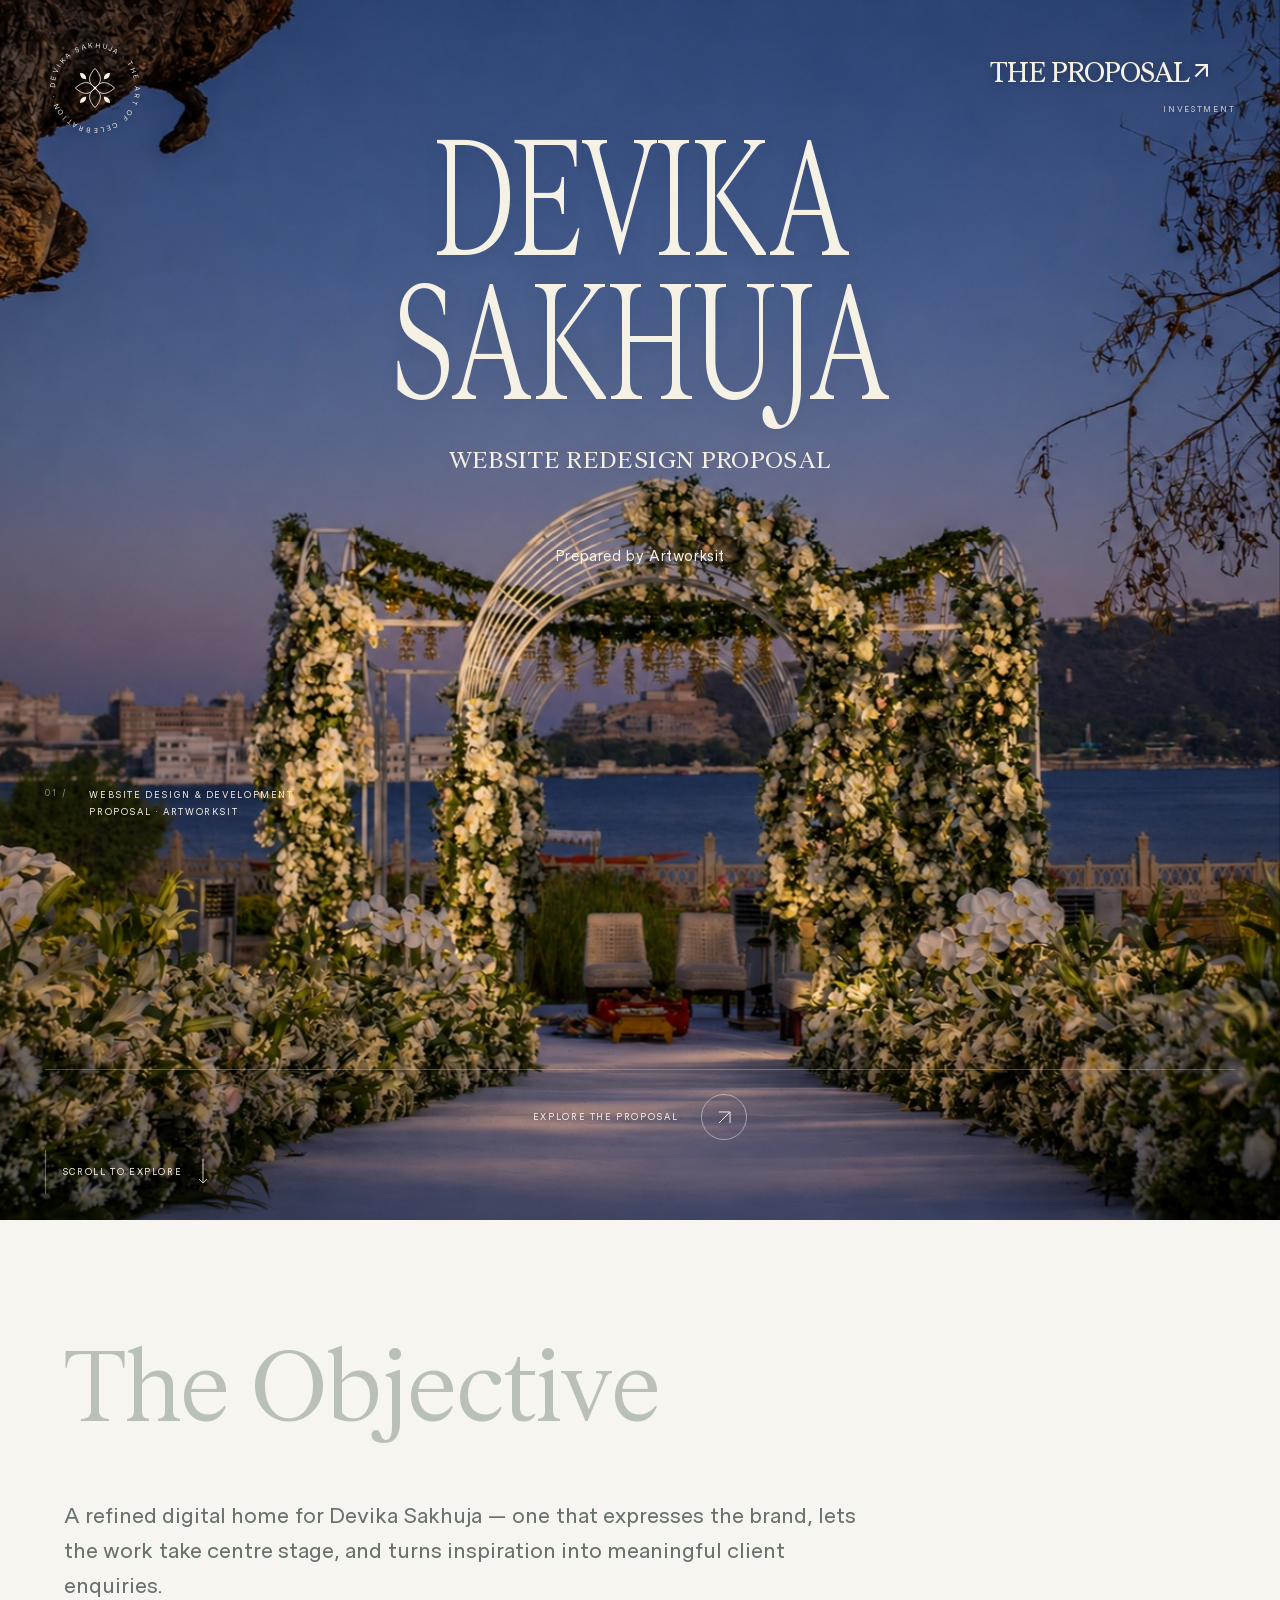
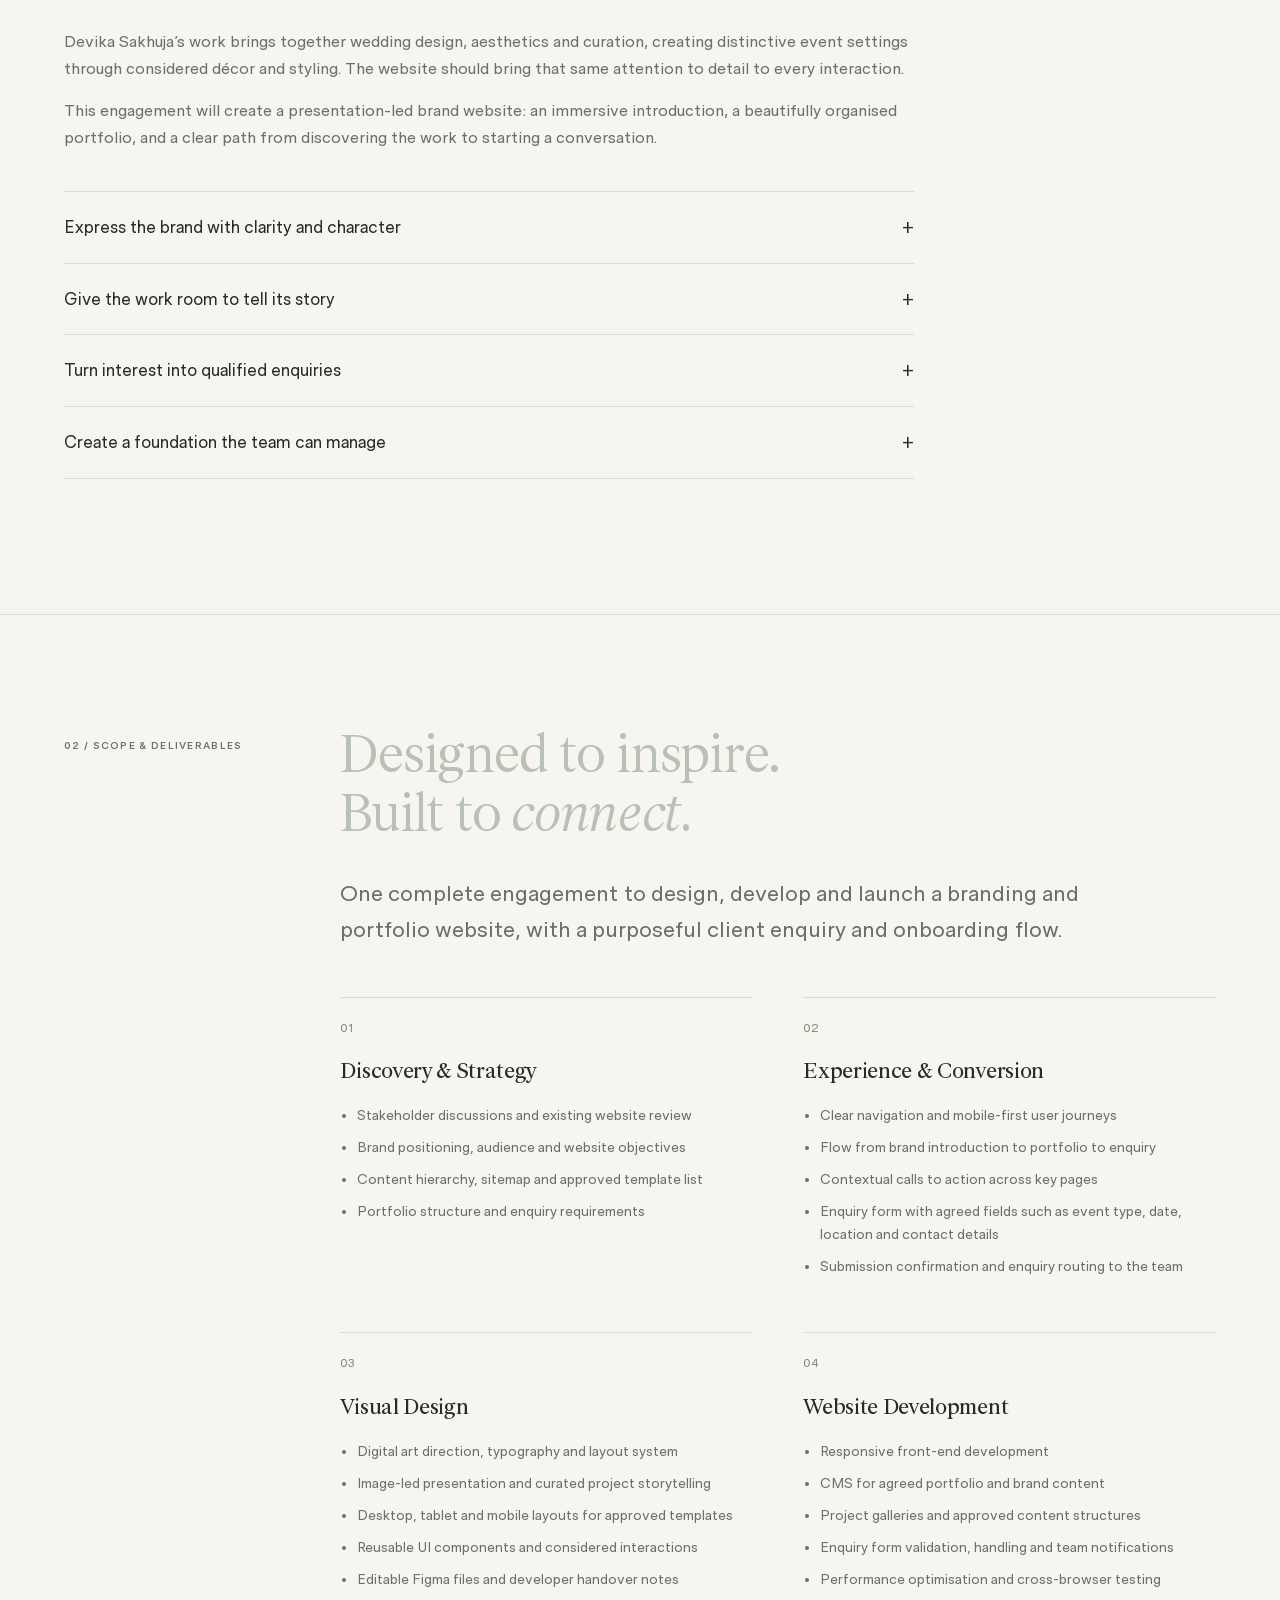
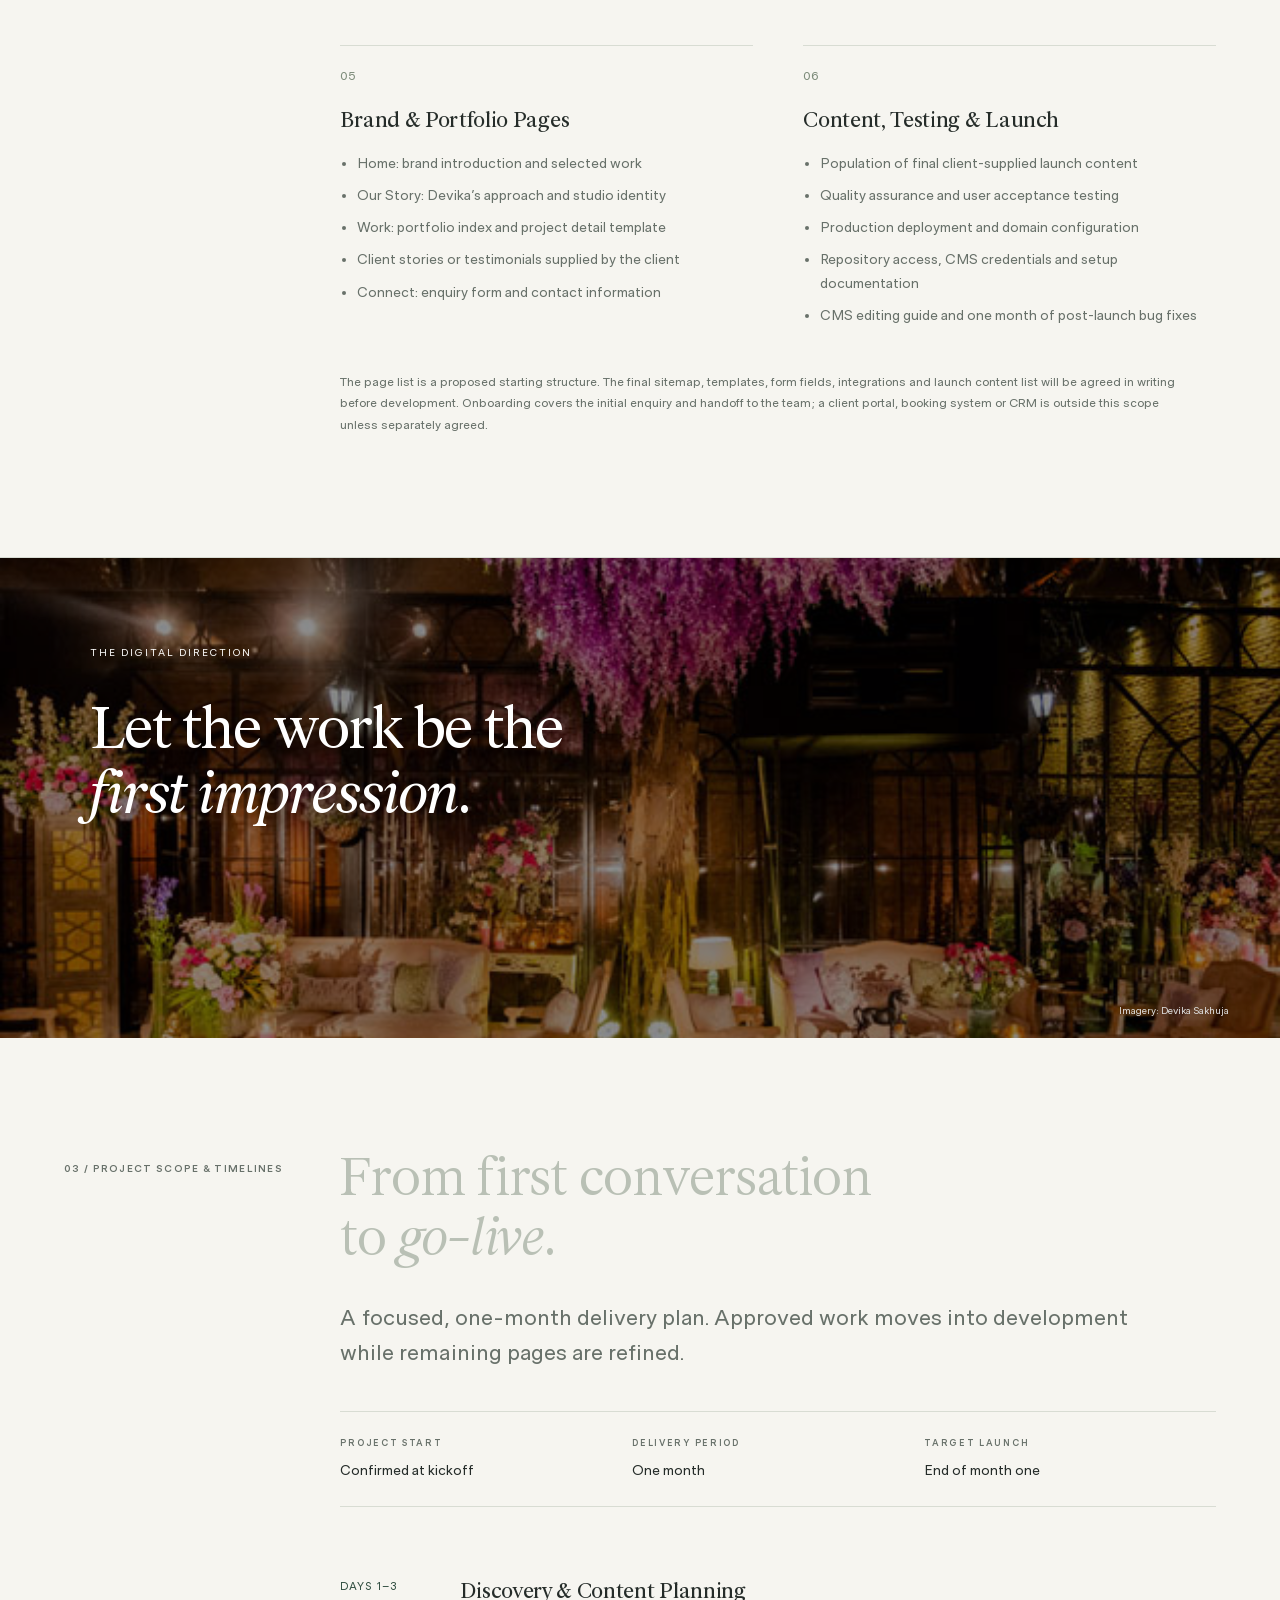
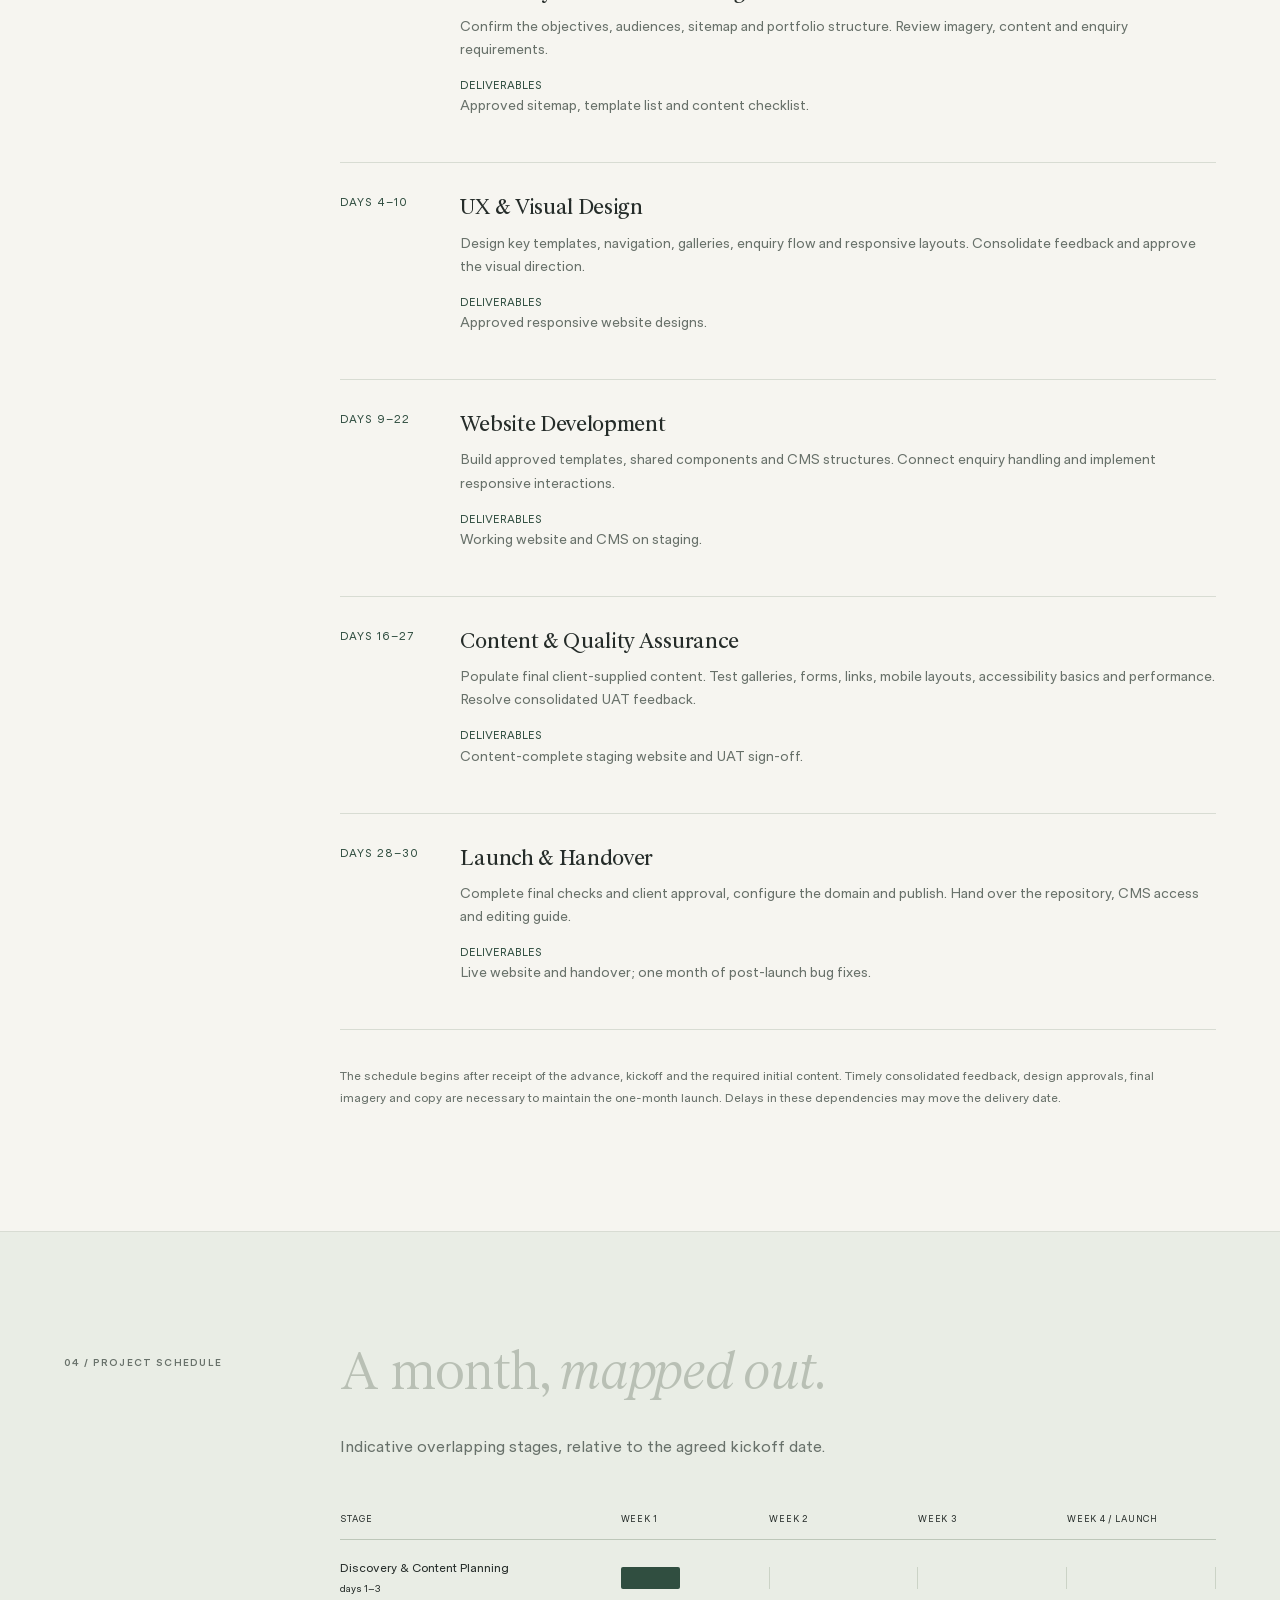
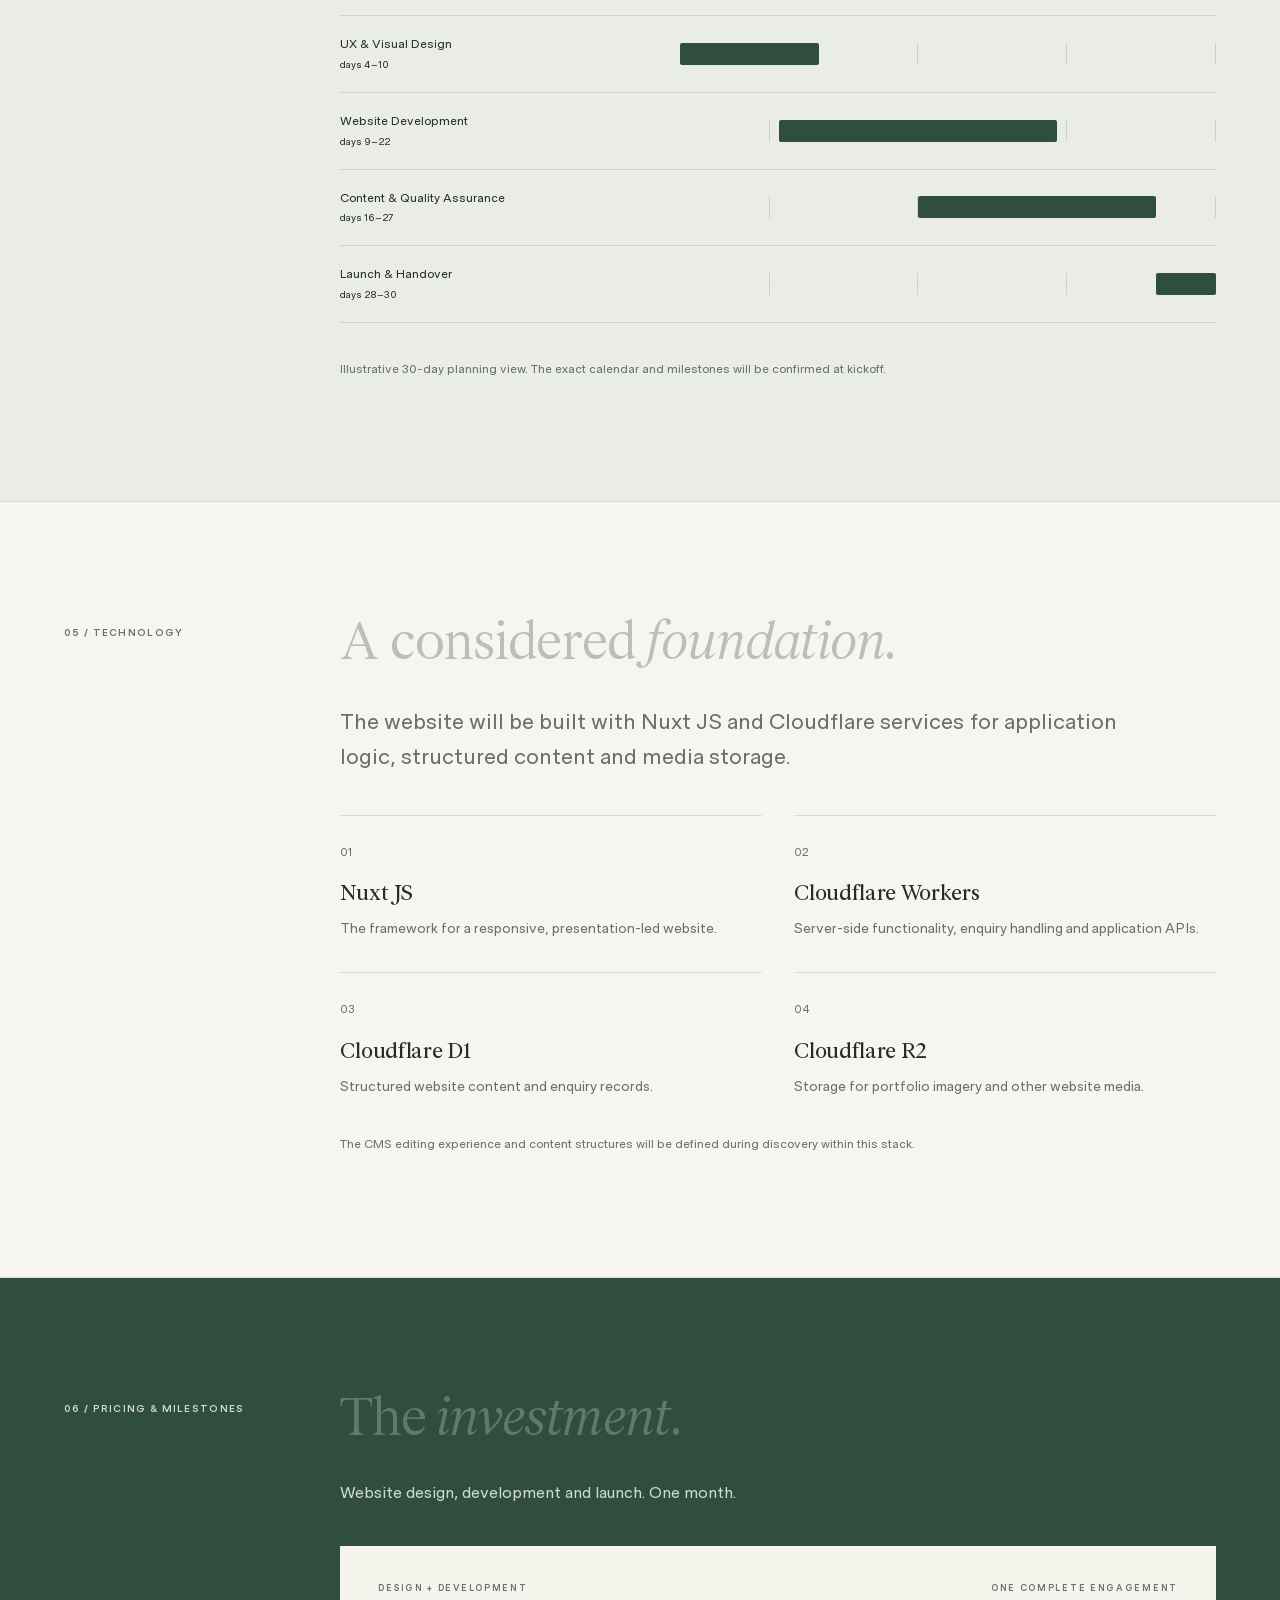
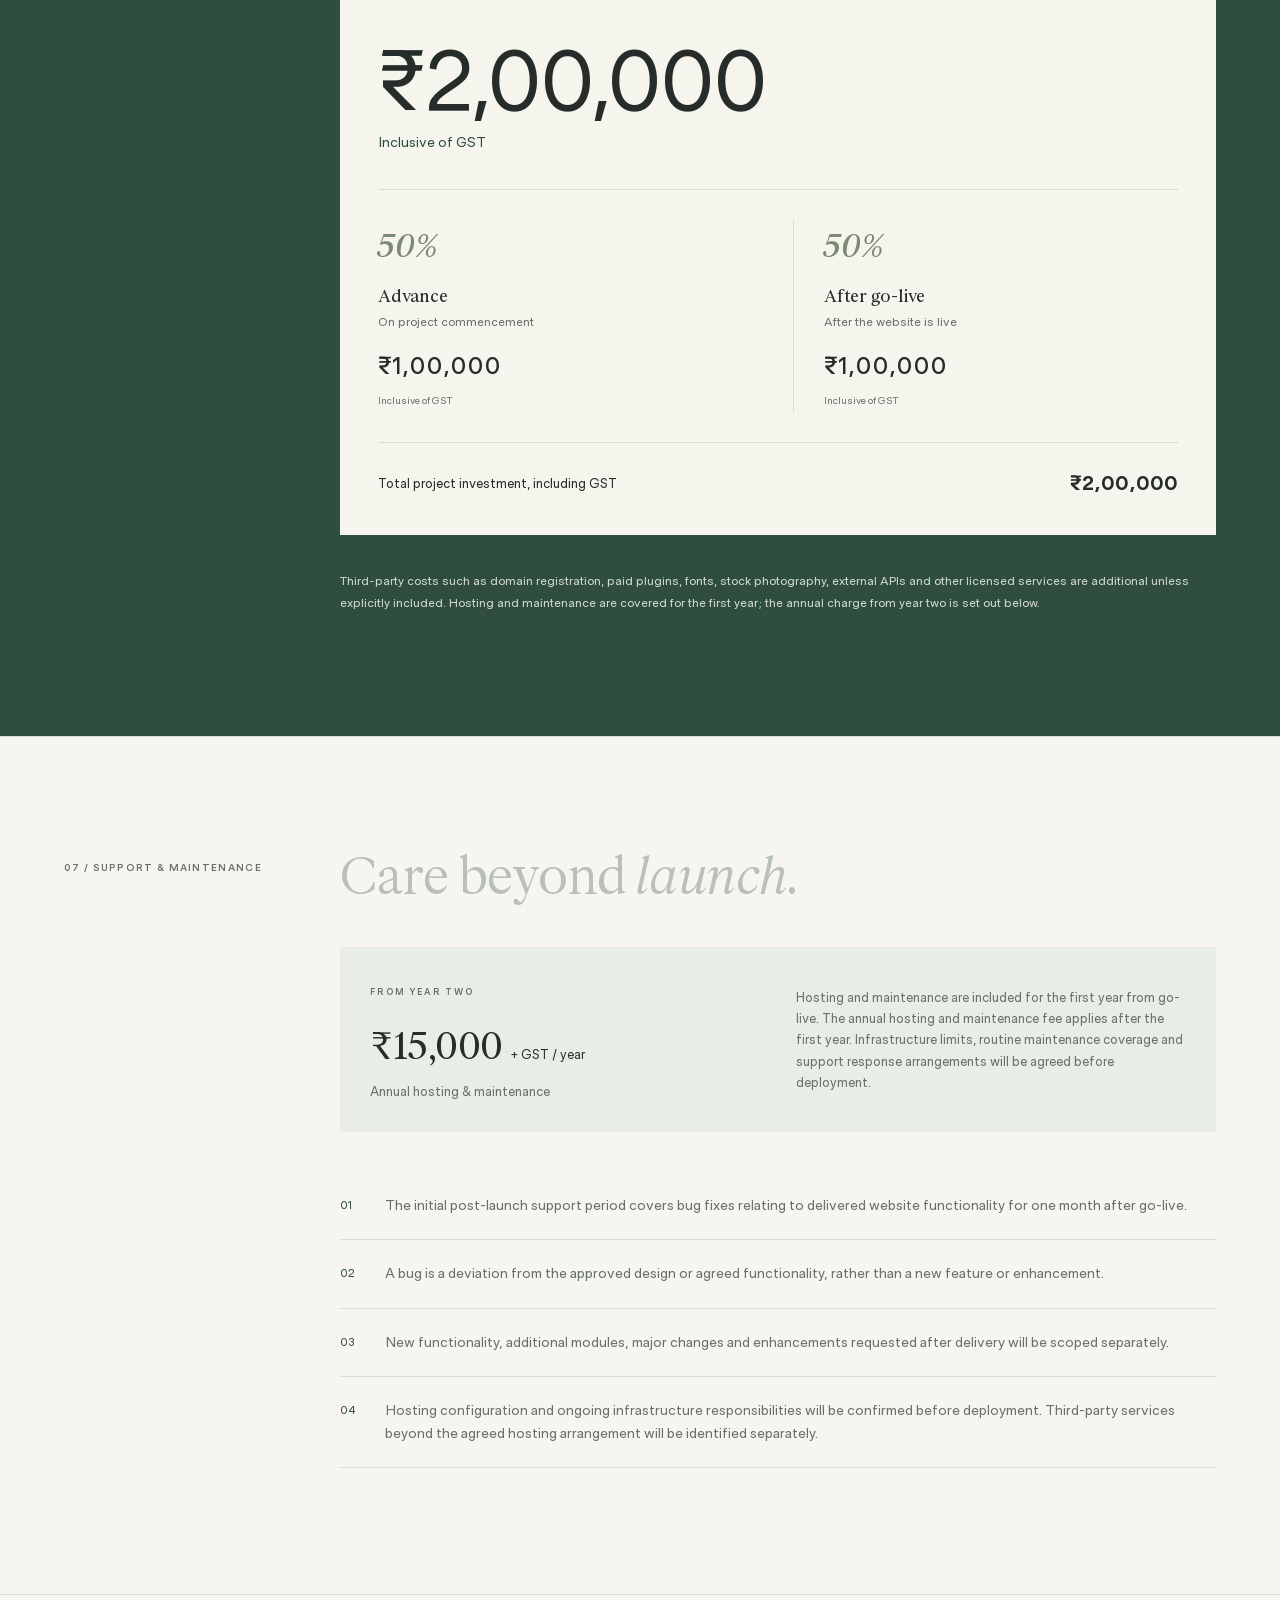
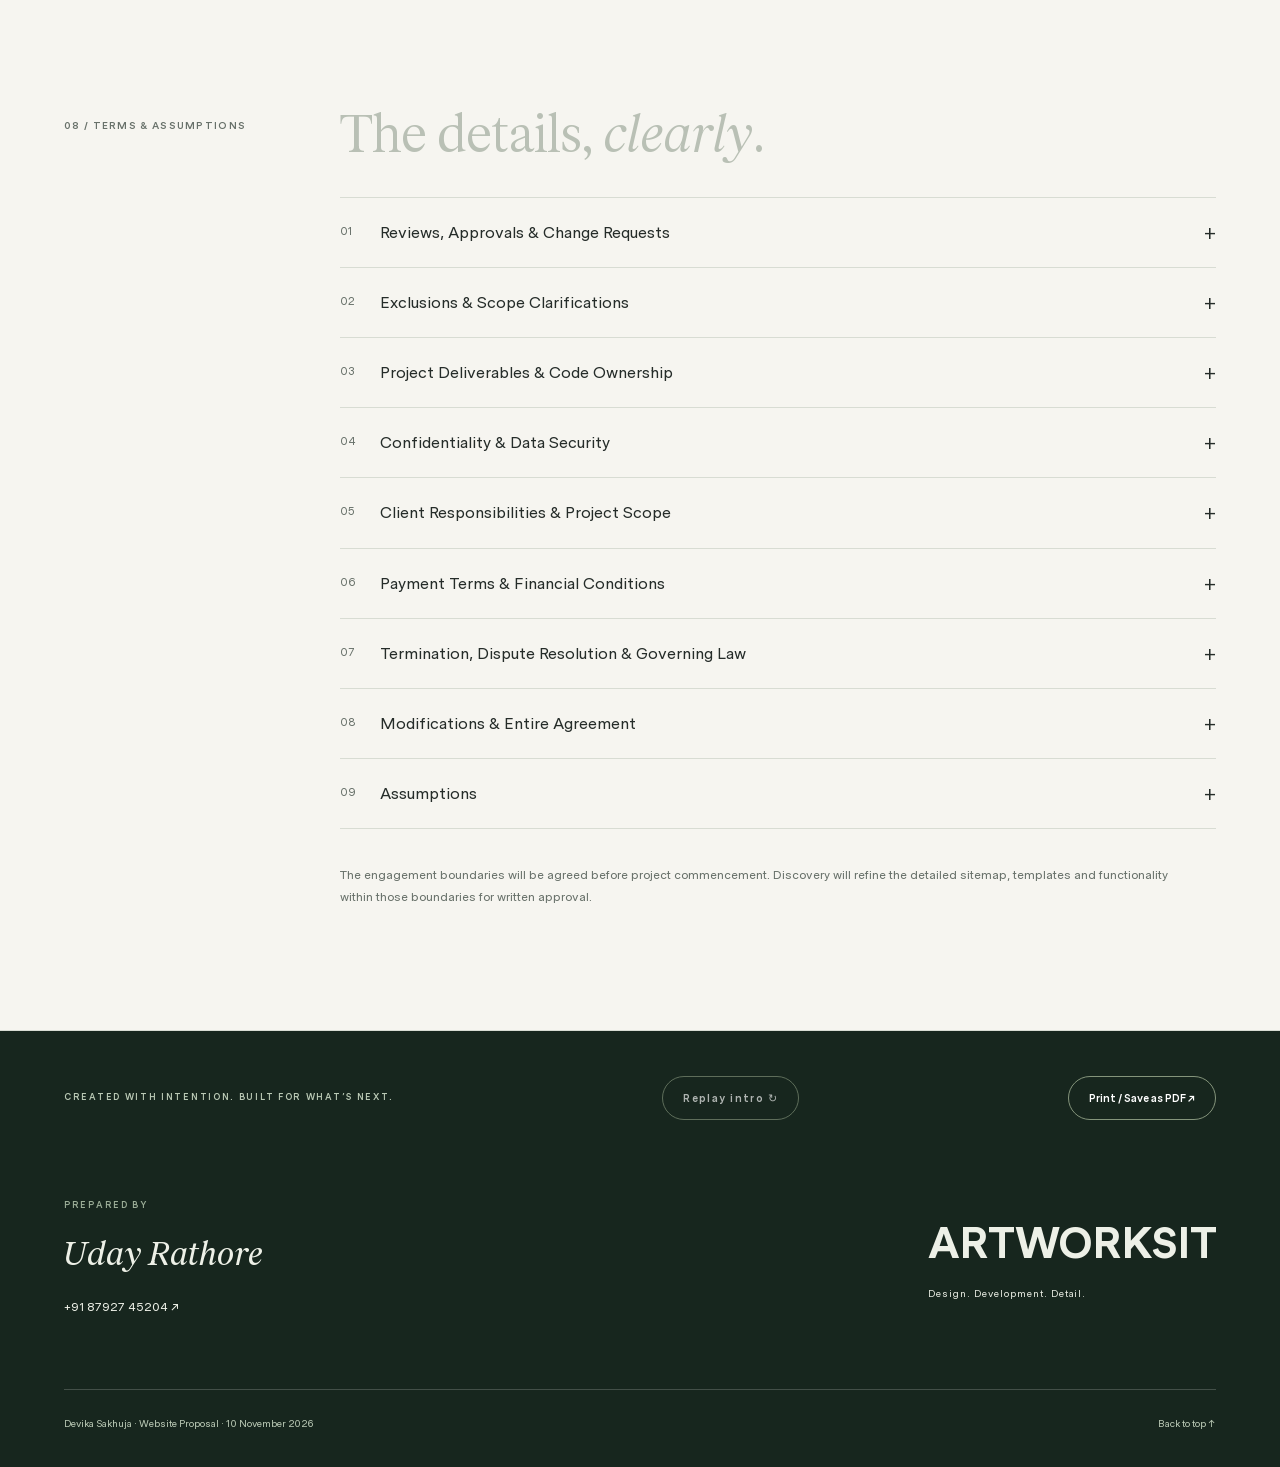
==== index.html @ 25ff5718 "Add Devika Sakhuja website redesign proposal" ====
<!doctype html><html lang="en"><head><script>document.documentElement.classList.add("has-loader","intro-running");</script><meta charset="utf-8"><meta name="viewport" content="width=device-width,initial-scale=1"><meta name="description" content="A website design and development proposal for Devika Sakhuja, prepared by ArtWorksIT. One month. ₹2,00,000 inclusive of GST."><title>Devika Sakhuja — Website Design & Development Proposal</title><link rel="stylesheet" href="fonts.css"><link rel="stylesheet" href="style.css"></head><body id="top">  <svg class="loader-svg-library" aria-hidden="true" xmlns="http://www.w3.org/2000/svg">
    <defs>
      <symbol id="flower" viewBox="0 0 100 100">
        <g fill="none" stroke="currentColor" stroke-width="1.8">
          <path id="petal" d="M50 49C33 38 36 23 50 8C64 23 67 38 50 49Z"/>
          <use href="#petal" transform="rotate(90 50 50)"/>
          <use href="#petal" transform="rotate(180 50 50)"/>
          <use href="#petal" transform="rotate(270 50 50)"/>
        </g>
        <g fill="currentColor">
          <path id="leaf" d="M31 31C22 31 18 26 18 18C26 18 31 22 31 31Z"/>
          <use href="#leaf" transform="rotate(90 50 50)"/>
          <use href="#leaf" transform="rotate(180 50 50)"/>
          <use href="#leaf" transform="rotate(270 50 50)"/>
          <circle cx="50" cy="50" r="2.7"/>
        </g>
      </symbol>
      <symbol id="arrow" viewBox="0 0 24 24">
        <path d="M5 19 19 5M5 5h14v14" fill="none" stroke="currentColor" stroke-width="1.2"/>
      </symbol>
    </defs>
  </svg><div class="intro" id="intro" data-phase="loading" aria-label="Welcome to Devika Sakhuja">
    <div class="intro-texture" aria-hidden="true"></div>
    <svg class="intro-border" preserveAspectRatio="none" aria-hidden="true"><path id="intro-border-path"/></svg>
    <svg class="intro-flower" aria-hidden="true"><use href="#flower"/></svg>
    <button class="skip-intro micro" type="button">Skip intro <span aria-hidden="true">↗</span></button>

    <div class="intro-composition">
      <span class="intro-side intro-side-left micro">Aesthete</span>
      <div class="intro-wordmark" aria-hidden="true">
        <div class="name-line"><span>Devika</span></div>
        <div class="name-line"><span>Sakhuja</span></div>
        <span class="intro-script script">Celebrations</span>
      </div>
      <span class="intro-side intro-side-right micro">Curator</span>
    </div>
    <div class="intro-bottom">
      <div class="loading-line" aria-hidden="true"><span></span></div>
      <p class="micro">A little imagination.<br>A lifetime of magic.</p>
    </div>
    <span class="visually-hidden" role="status" id="load-status">Preparing a little magic.</span>
  </div><div id="proposal-content">
    <div class="designer-hero-scroll-area" id="designer-hero">
    <section class="designer-hero" aria-labelledby="designer-hero-title">
      <div class="designer-hero-scene">
      <div class="designer-hero-image-wrap">
        <div class="designer-hero-image-set designer-hero-image-set--lake">
<img class="designer-hero-image designer-hero-night-image" src="lake-twilight.jpg" width="1374" height="1145" alt="A white floral wedding arch overlooking a lake, transitioning from twilight to daylight" fetchpriority="high">
<img class="designer-hero-image designer-hero-day-image" src="lake-day.jpg" width="1638" height="1365" alt="" aria-hidden="true" fetchpriority="high">
</div>

      </div>
      <div class="designer-hero-shade" aria-hidden="true"></div>

      <div class="designer-hero-footer reveal-element">
        <a class="begin-link micro" href="#objective"><span>Explore the proposal</span><span class="circle-arrow"><svg aria-hidden="true"><use href="#arrow"/></svg></span></a>
      </div>
      </div>
      <header class="designer-hero-header reveal-element">
        <a class="brand-seal" href="#top" aria-label="Devika Sakhuja proposal home">
          <svg viewBox="0 0 120 120" aria-hidden="true">
            <defs><path id="seal-circle" d="M60 60m-48 0a48 48 0 1 1 96 0a48 48 0 1 1-96 0"/></defs>
            <text><textPath href="#seal-circle" startOffset="0" textLength="295">DEVIKA SAKHUJA · THE ART OF CELEBRATION · </textPath></text>
            <use href="#flower" x="32" y="32" width="56" height="56"/>
          </svg>
        </a>
        <nav aria-label="Proposal navigation" class="designer-hero-nav"><a class="contact-link" href="#objective">The proposal ↗</a><a class="instagram-link" href="#pricing">INVESTMENT</a></nav>
      </header>
      <div class="designer-hero-copy">
      <div class="designer-hero-wordmark reveal-element">
        <h1 id="designer-hero-title"><span>Devika</span><span>Sakhuja</span></h1>
        <div class="designer-hero-introduction" aria-labelledby="designer-hero-intro-title">
          <h2 id="designer-hero-intro-title" class="designer-hero-subheading">Website redesign proposal</h2>
          <p class="designer-hero-description designer-hero-byline">Prepared by Artworksit</p>
        </div>
      </div>


        <div class="designer-hero-note reveal-element"><span class="note-number micro">01 /</span><p class="micro">WEBSITE DESIGN & DEVELOPMENT<br>PROPOSAL · ARTWORKSIT</p></div>
      </div>
      <div class="designer-hero-scroll-cue micro" aria-hidden="true"><span></span>Scroll to explore <svg viewBox="0 0 10 26"><path d="M5 0v24m-4-4 4 4 4-4" fill="none" stroke="currentColor" stroke-width=".8"/></svg></div>

    </section>
    </div>


<aside class="section-nav"><button id="nav-toggle" aria-expanded="false" aria-controls="section-links"><span id="current-section">01 / Overview</span><span id="nav-symbol">＋</span></button><div id="section-links" hidden><a href="#objective">01 Overview</a><a href="#scope">02 Scope & deliverables</a><a href="#process">03 Timeline</a><a href="#schedule">04 Schedule</a><a href="#technology">05 Technology</a><a href="#pricing">06 Investment</a><a href="#support">07 Support & maintenance</a><a href="#terms">08 Terms & assumptions</a></div></aside>
<main><section id="objective" class="section intro"><h2 data-gradient-wave-text data-gradient-wave-color-start="#b9c0b5" data-gradient-wave-color-wave="#a46d30" class="objective-title">The Objective</h2><div class="section-content"><p class="lead">A refined digital home for Devika Sakhuja — one that expresses the brand, lets the work take centre stage, and turns inspiration into meaningful client enquiries.</p><p>Devika Sakhuja’s work brings together wedding design, aesthetics and curation, creating distinctive event settings through considered décor and styling. The website should bring that same attention to detail to every interaction.</p><p>This engagement will create a presentation-led brand website: an immersive introduction, a beautifully organised portfolio, and a clear path from discovering the work to starting a conversation.</p><div class="objectives"><details><summary>Express the brand with clarity and character</summary><p>Translate the studio’s identity into a cohesive digital language through typography, imagery, layout and thoughtful motion.</p></details><details><summary>Give the work room to tell its story</summary><p>Present selected weddings and events through curated galleries and project stories, with a browsing experience that feels effortless.</p></details><details><summary>Turn interest into qualified enquiries</summary><p>Build a clear conversion journey with contextual calls to action and a considered enquiry form that captures the information needed for an initial conversation.</p></details><details><summary>Create a foundation the team can manage</summary><p>Provide structured content management for approved portfolio and brand content, with an editing guide at handover.</p></details></div></div></section>
<section id="scope" class="section"><div class="section-label">02 / SCOPE & DELIVERABLES</div><div class="section-content"><h2 data-gradient-wave-text data-gradient-wave-color-start="#b9c0b5" data-gradient-wave-color-wave="#a46d30">Designed to inspire.<br>Built to <em>connect.</em></h2><p class="lead">One complete engagement to design, develop and launch a branding and portfolio website, with a purposeful client enquiry and onboarding flow.</p><div class="scope-grid">
<article><span class="number">01</span><h3>Discovery & Strategy</h3><ul><li>Stakeholder discussions and existing website review</li><li>Brand positioning, audience and website objectives</li><li>Content hierarchy, sitemap and approved template list</li><li>Portfolio structure and enquiry requirements</li></ul></article>
<article><span class="number">02</span><h3>Experience & Conversion</h3><ul><li>Clear navigation and mobile-first user journeys</li><li>Flow from brand introduction to portfolio to enquiry</li><li>Contextual calls to action across key pages</li><li>Enquiry form with agreed fields such as event type, date, location and contact details</li><li>Submission confirmation and enquiry routing to the team</li></ul></article>
<article><span class="number">03</span><h3>Visual Design</h3><ul><li>Digital art direction, typography and layout system</li><li>Image-led presentation and curated project storytelling</li><li>Desktop, tablet and mobile layouts for approved templates</li><li>Reusable UI components and considered interactions</li><li>Editable Figma files and developer handover notes</li></ul></article>
<article><span class="number">04</span><h3>Website Development</h3><ul><li>Responsive front-end development</li><li>CMS for agreed portfolio and brand content</li><li>Project galleries and approved content structures</li><li>Enquiry form validation, handling and team notifications</li><li>Performance optimisation and cross-browser testing</li></ul></article>
<article><span class="number">05</span><h3>Brand & Portfolio Pages</h3><ul><li>Home: brand introduction and selected work</li><li>Our Story: Devika’s approach and studio identity</li><li>Work: portfolio index and project detail template</li><li>Client stories or testimonials supplied by the client</li><li>Connect: enquiry form and contact information</li></ul></article>
<article><span class="number">06</span><h3>Content, Testing & Launch</h3><ul><li>Population of final client-supplied launch content</li><li>Quality assurance and user acceptance testing</li><li>Production deployment and domain configuration</li><li>Repository access, CMS credentials and setup documentation</li><li>CMS editing guide and one month of post-launch bug fixes</li></ul></article></div><p class="note">The page list is a proposed starting structure. The final sitemap, templates, form fields, integrations and launch content list will be agreed in writing before development. Onboarding covers the initial enquiry and handoff to the team; a client portal, booking system or CRM is outside this scope unless separately agreed.</p></div></section>
<div class="image-break"><img src="celebration.jpg" alt="An event setting from Devika Sakhuja’s portfolio, with cascading flowers and warm lighting" loading="lazy"><div><span>THE DIGITAL DIRECTION</span><p>Let the work be the<br><em>first impression.</em></p></div><small>Imagery: Devika Sakhuja</small></div>
<section id="process" class="section"><div class="section-label">03 / PROJECT SCOPE & TIMELINES</div><div class="section-content"><h2 data-gradient-wave-text data-gradient-wave-color-start="#b9c0b5" data-gradient-wave-color-wave="#a46d30">From first conversation<br>to <em>go-live.</em></h2><p class="lead">A focused, one-month delivery plan. Approved work moves into development while remaining pages are refined.</p><div class="timeline-meta"><div><span>PROJECT START</span>Confirmed at kickoff</div><div><span>DELIVERY PERIOD</span>One month</div><div><span>TARGET LAUNCH</span>End of month one</div></div><div id="timeline"></div><p class="note">The schedule begins after receipt of the advance, kickoff and the required initial content. Timely consolidated feedback, design approvals, final imagery and copy are necessary to maintain the one-month launch. Delays in these dependencies may move the delivery date.</p></div></section>
<section id="schedule" class="section schedule-section"><div class="section-label">04 / PROJECT SCHEDULE</div><div class="section-content"><h2 data-gradient-wave-text data-gradient-wave-color-start="#b9c0b5" data-gradient-wave-color-wave="#a46d30">A month, <em>mapped out.</em></h2><p>Indicative overlapping stages, relative to the agreed kickoff date.</p><div class="gantt" role="img" aria-label="One month schedule: discovery days 1 to 3, design days 4 to 10, development days 9 to 22, content and QA days 16 to 27, launch days 28 to 30"><div class="gantt-head"><span>STAGE</span><span>WEEK 1</span><span>WEEK 2</span><span>WEEK 3</span><span>WEEK 4 / LAUNCH</span></div><div id="gantt-rows"></div></div><p class="note">Illustrative 30-day planning view. The exact calendar and milestones will be confirmed at kickoff.</p></div></section>
<section id="technology" class="section"><div class="section-label">05 / TECHNOLOGY</div><div class="section-content"><h2 data-gradient-wave-text data-gradient-wave-color-start="#b9c0b5" data-gradient-wave-color-wave="#a46d30">A considered <em>foundation.</em></h2><p class="lead">The website will be built with Nuxt JS and Cloudflare services for application logic, structured content and media storage.</p><div class="tech"><article><span>01</span><h3>Nuxt JS</h3><p>The framework for a responsive, presentation-led website.</p></article><article><span>02</span><h3>Cloudflare Workers</h3><p>Server-side functionality, enquiry handling and application APIs.</p></article><article><span>03</span><h3>Cloudflare D1</h3><p>Structured website content and enquiry records.</p></article><article><span>04</span><h3>Cloudflare R2</h3><p>Storage for portfolio imagery and other website media.</p></article></div><p class="note">The CMS editing experience and content structures will be defined during discovery within this stack.</p></div></section>
<section id="pricing" class="section pricing"><div class="section-label">06 / PRICING & MILESTONES</div><div class="section-content"><h2 data-gradient-wave-text data-gradient-wave-color-start="rgba(245, 246, 239, 0.25)" data-gradient-wave-color-wave="#dbc492">The <em>investment.</em></h2><p>Website design, development and launch. One month.</p><div class="price-card"><div class="price-top"><span>DESIGN + DEVELOPMENT</span><span>ONE COMPLETE ENGAGEMENT</span></div><div class="amount">₹2,00,000</div><p class="tax">Inclusive of GST</p><div class="payments"><div><span class="payment-percent">50%</span><h3>Advance</h3><p>On project commencement</p><strong>₹1,00,000</strong><small>Inclusive of GST</small></div><div><span class="payment-percent">50%</span><h3>After go-live</h3><p>After the website is live</p><strong>₹1,00,000</strong><small>Inclusive of GST</small></div></div><div class="total"><span>Total project investment, including GST</span><strong>₹2,00,000</strong></div></div><p class="note">Third-party costs such as domain registration, paid plugins, fonts, stock photography, external APIs and other licensed services are additional unless explicitly included. Hosting and maintenance are covered for the first year; the annual charge from year two is set out below.</p></div></section>
<section id="support" class="section"><div class="section-label">07 / SUPPORT & MAINTENANCE</div><div class="section-content"><h2 data-gradient-wave-text data-gradient-wave-color-start="#b9c0b5" data-gradient-wave-color-wave="#a46d30">Care beyond <em>launch.</em></h2><div class="maintenance"><div><span>FROM YEAR TWO</span><h3>₹15,000 <small>+ GST / year</small></h3><p>Annual hosting & maintenance</p></div><p>Hosting and maintenance are included for the first year from go-live. The annual hosting and maintenance fee applies after the first year. Infrastructure limits, routine maintenance coverage and support response arrangements will be agreed before deployment.</p></div><ol class="support-list"><li>The initial post-launch support period covers bug fixes relating to delivered website functionality for one month after go-live.</li><li>A bug is a deviation from the approved design or agreed functionality, rather than a new feature or enhancement.</li><li>New functionality, additional modules, major changes and enhancements requested after delivery will be scoped separately.</li><li>Hosting configuration and ongoing infrastructure responsibilities will be confirmed before deployment. Third-party services beyond the agreed hosting arrangement will be identified separately.</li></ol></div></section>
<section id="terms" class="section"><div class="section-label">08 / TERMS & ASSUMPTIONS</div><div class="section-content"><h2 data-gradient-wave-text data-gradient-wave-color-start="#b9c0b5" data-gradient-wave-color-wave="#a46d30">The details, <em>clearly.</em></h2><div id="terms-list"></div><p class="note">The engagement boundaries will be agreed before project commencement. Discovery will refine the detailed sitemap, templates and functionality within those boundaries for written approval.</p></div></section></main>
<footer><div class="footer-top"><span>CREATED WITH INTENTION. BUILT FOR WHAT’S NEXT.</span><button class="replay-intro" type="button">Replay intro ↻</button><button id="print">Print / Save as PDF ↗</button></div><div class="footer-main"><div><span class="prepared">PREPARED BY</span><p class="signature">Uday Rathore</p><a href="tel:+918792745204">+91 87927 45204 ↗</a></div><a class="studio" href="https://artworksit.com/" target="_blank" rel="noopener">ARTWORKSIT<span>Design. Development. Detail.</span></a></div><div class="footer-bottom"><span>Devika Sakhuja · Website Proposal · 10 November 2026</span><a href="#top">Back to top ↑</a></div></footer></div><script src="gsap.min.js"></script><script src="ScrollTrigger.min.js"></script><script src="SplitText.min.js"></script><script src="script.js"></script><script src="type-controls.js"></script><script src="gradient-wave.js"></script><script src="hero.js"></script><script src="loader.js"></script></body></html>
---- fonts.css ----
/* Timeless type family, copyright 2026 Timeless Ventures Private Limited.
   Used under the Timeless Free Font License. See fonts/Timeless-LICENSE.txt. */
@font-face{font-family:'Timeless Serif';font-style:normal;font-weight:200 700;font-display:swap;src:url(fonts/TimelessSerifVF.woff2) format('woff2')}
@font-face{font-family:'Timeless Serif';font-style:italic;font-weight:300 700;font-display:swap;src:url(fonts/TimelessSerifItalicVF.woff2) format('woff2')}
@font-face{font-family:'Timeless Sans';font-style:normal;font-weight:300 800;font-display:swap;src:url(fonts/TimelessSansVF.woff2) format('woff2')}
---- style.css ----
:root{--paper:#f6f5f0;--ink:#252c29;--muted:#68716a;--line:#d8dcd3;--green:#304e40;--soft:#e8ede5}*{box-sizing:border-box}html{scroll-behavior:smooth;scroll-padding-top:40px}body{margin:0;background:var(--paper);color:var(--ink);font-family:'Timeless Sans',sans-serif;font-size:16px;line-height:1.65}a{color:inherit}button,summary,a{-webkit-tap-highlight-color:transparent}button{font:inherit}button,a,summary{touch-action:manipulation}a:focus-visible,button:focus-visible,summary:focus-visible{outline:2px solid #b58d51;outline-offset:5px}.hero{min-height:780px;height:100svh;max-height:1100px;color:white;padding:0 4%;position:relative;background:#18251d;isolation:isolate}.hero-image{position:absolute;inset:0;z-index:-1;background:linear-gradient(90deg,rgba(8,21,15,.8),rgba(8,21,15,.28)),linear-gradient(0deg,rgba(8,21,15,.85),transparent 50%),url('celebration.jpg') center/cover}.hero:after{content:'';position:absolute;inset:0 4%;background:repeating-linear-gradient(90deg,#ffffff10 0,#ffffff10 1px,transparent 1px,transparent 25%);pointer-events:none;z-index:-1}.topbar{display:flex;align-items:center;justify-content:space-between;padding:30px 0}.brand{text-decoration:none;font-family:'Timeless Serif',serif;font-style:italic;font-size:28px;line-height:1.2}.brand span{display:block;font:8px 'Timeless Sans',sans-serif;letter-spacing:1.6px;margin-top:10px}.proposal,.date,.eyebrow,.section-label,.hero-meta span,.timeline-meta span,.price-top,.maintenance>div>span,.footer-top,.prepared{font-size:11px;font-weight:600;letter-spacing:1.7px}.hero-title{position:absolute;top:27%;left:4%;right:4%}.eyebrow{color:#d5deca;margin:0 0 30px}h1{font-weight:400;font-size:clamp(58px,7.1vw,108px);line-height:1.06;letter-spacing:-5px;margin:0 0 28px}em{font-family:'Timeless Serif',serif;font-weight:400}.hero-sub{font-size:17px;color:#e1e6dc;line-height:1.7}.hero-meta{position:absolute;bottom:45px;left:4%;right:4%;display:grid;grid-template-columns:repeat(4,1fr);border-top:1px solid #ffffff55;padding-top:24px;font-size:14px;font-weight:600}.hero-meta span{display:block;color:#c4cfc3;font-size:9px;margin-bottom:7px}.scroll{position:absolute;right:4%;bottom:160px;text-decoration:none;font-size:28px}.section{max-width:1440px;margin:auto;padding:110px 5%;display:grid;grid-template-columns:24% 76%;border-bottom:1px solid var(--line);scroll-margin-top:20px}.section-label{font-size:10px;padding-top:12px;color:var(--muted);letter-spacing:1.3px}.section-content{max-width:960px}h2{font-size:clamp(34px,4vw,57px);letter-spacing:-2px;font-weight:400;line-height:1.14;margin:0 0 32px}h3{font-weight:500;font-size:21px;letter-spacing:-.4px;line-height:1.3;margin:0 0 18px}.lead{font-size:22px;line-height:1.6;max-width:820px;margin:0 0 26px}p{color:var(--muted);max-width:850px}.objectives{margin:40px 0 25px}details{border-top:1px solid var(--line)}details:last-child{border-bottom:1px solid var(--line)}summary{cursor:pointer;list-style:none;padding:23px 32px 23px 0;position:relative;font-size:17px;line-height:1.45}summary::-webkit-details-marker{display:none}summary:after{content:'+';position:absolute;right:0;font-size:23px;top:18px;font-weight:300}details[open] summary:after{content:'−'}details p{margin:0 30px 25px 0;font-size:15px}.source{font-size:12px;text-underline-offset:4px;color:var(--muted)}.scope-grid{display:grid;grid-template-columns:1fr 1fr;gap:45px 50px;margin-top:50px}.scope-grid article{border-top:1px solid var(--line);padding-top:20px}.number{font-size:12px;color:#7c8b79;display:block;margin-bottom:20px}.scope-grid ul{padding-left:17px;color:var(--muted);font-size:14px;margin-bottom:0}.scope-grid li{margin:9px 0}.note{font-size:12px;line-height:1.8;margin-top:35px}.image-break{height:480px;position:relative;color:white;overflow:hidden}.image-break img{height:100%;width:100%;object-fit:cover;filter:brightness(.55)}.image-break>div{position:absolute;inset:80px 7%}.image-break span{font-size:10px;letter-spacing:2px}.image-break p{font-size:57px;line-height:1.15;color:white;letter-spacing:-2px;margin:30px 0}.image-break small{position:absolute;right:4%;bottom:20px;font-size:10px;color:#ddd}.timeline-meta{display:grid;grid-template-columns:repeat(3,1fr);padding:24px 0;border-block:1px solid var(--line);margin:40px 0}.timeline-meta div{font-size:14px}.timeline-meta span{display:block;font-size:9px;color:var(--muted);margin-bottom:8px}.timeline-row{display:grid;grid-template-columns:100px 1fr;gap:20px;padding:30px 0;border-bottom:1px solid var(--line)}.timeline-row>span{font-size:11px;letter-spacing:1px;color:var(--green)}.timeline-row h3{margin:0 0 10px}.timeline-row p{font-size:14px;margin:0 0 15px}.timeline-row small{font-size:11px;color:var(--green);display:block}.schedule-section{background:#e9ede5}.gantt{margin-top:40px;min-width:600px}.gantt-head{display:grid;grid-template-columns:32% repeat(4,17%);font-size:9px;letter-spacing:.7px;border-bottom:1px solid #bdc7b9;padding:12px 0}.gantt-row{display:grid;grid-template-columns:32% 68%;font-size:12px;padding:18px 0;border-bottom:1px solid #ced5c9;align-items:center}.gantt-row span{padding-right:15px}.track{height:22px;background:repeating-linear-gradient(90deg,transparent 0,transparent calc(25% - 1px),#cbd3c6 calc(25% - 1px),#cbd3c6 25%)}.bar{height:100%;background:var(--green);border-radius:2px}.tech{display:grid;grid-template-columns:1fr 1fr;gap:32px;margin-top:40px}.tech article{padding-top:22px;border-top:1px solid var(--line)}.tech span{font-size:11px;color:var(--muted)}.tech h3{margin:15px 0 10px}.tech p{font-size:14px;margin:0}.pricing{background:var(--green);color:#f5f6ef;max-width:none}.pricing .section-content{max-width:960px}.pricing .section-label,.pricing p{color:#cfdbcc}.price-card{background:#f5f5ed;color:var(--ink);margin-top:40px;padding:35px 38px}.price-top{display:flex;justify-content:space-between;font-size:9px;color:var(--muted)}.amount{font-size:clamp(50px,6.5vw,90px);letter-spacing:-4px;line-height:1.2;margin:35px 0 0}.pricing .tax{color:var(--green);margin:0 0 35px;font-size:14px}.payments{display:grid;grid-template-columns:1fr 1fr;border-block:1px solid var(--line);padding:30px 0;gap:30px}.payments>div+div{border-left:1px solid var(--line);padding-left:30px}.payment-percent{font-family:'Timeless Serif',serif;font-style:italic;font-size:32px;color:#7c8a73}.payments h3{font-size:17px;margin:12px 0 0}.payments p{color:var(--muted);font-size:12px;margin:4px 0 15px}.payments strong{display:block;font-size:24px;font-weight:500}.payments small{font-size:10px;color:var(--muted)}.total{display:flex;justify-content:space-between;gap:20px;align-items:center;padding-top:24px;font-size:13px}.total strong{font-size:20px}.maintenance{display:grid;grid-template-columns:1fr 1fr;gap:35px;background:var(--soft);padding:30px;margin:40px 0}.maintenance>div>span{font-size:9px;color:var(--muted)}.maintenance h3{font-size:37px;margin:18px 0 0;white-space:nowrap}.maintenance h3 small{font:13px 'Timeless Sans',sans-serif;letter-spacing:0}.maintenance p{font-size:13px;margin:10px 0 0}.support-list{padding:0;counter-reset:item;list-style:none}.support-list li{counter-increment:item;position:relative;padding:22px 0 22px 45px;border-bottom:1px solid var(--line);font-size:14px;color:var(--muted)}.support-list li:before{content:'0'counter(item);position:absolute;left:0;top:24px;font-size:11px;color:var(--green)}#terms-list summary{font-size:16px;padding-left:40px}#terms-list summary span{position:absolute;left:0;color:var(--muted);font-size:11px;top:26px}#terms-list details p{padding-left:40px}footer{padding:45px 5% 35px;background:#17261e;color:#edf0e7}.footer-top{display:flex;justify-content:space-between;align-items:center;font-size:9px;color:#bac9b5;gap:20px}.footer-top button{background:none;border:1px solid #84947b;color:white;border-radius:30px;padding:12px 20px;font-size:11px;cursor:pointer}.footer-main{display:flex;justify-content:space-between;align-items:center;padding:70px 0}.prepared{font-size:9px;color:#9bad97}.signature{font-family:'Timeless Serif',serif;font-style:italic;font-size:32px;color:#edf0e7;margin:12px 0}.footer-main a{text-decoration:none;font-size:12px}.footer-main .studio{font-size:43px;letter-spacing:-2px;font-weight:900}.studio span{display:block;font-size:10px;letter-spacing:1px;font-weight:400;margin-top:6px}.footer-bottom{border-top:1px solid #ffffff30;padding-top:25px;display:flex;justify-content:space-between;font-size:10px;color:#bac9b5}.footer-bottom a{text-decoration:none}.section-nav{position:fixed;bottom:22px;left:50%;transform:translateX(-50%);z-index:10;width:235px;filter:drop-shadow(0 3px 12px #0002)}#nav-toggle{width:100%;border:none;border-radius:30px;background:#edf0e8;color:var(--ink);padding:14px 22px;display:flex;justify-content:space-between;font-size:12px;cursor:pointer}#section-links{position:absolute;bottom:58px;background:#f5f5ef;width:275px;left:50%;transform:translateX(-50%);border:1px solid var(--line);border-radius:12px;padding:12px}#section-links a{display:block;text-decoration:none;padding:9px 10px;font-size:12px;border-radius:5px}#section-links a:hover{background:var(--soft)}[hidden]{display:none!important}@media(min-width:1500px){.pricing{padding-left:calc((100vw - 1296px)/2)}}@media(max-width:850px){.section{grid-template-columns:1fr;padding:70px 6%;gap:25px}.section-label{padding-top:0}.hero{min-height:720px}.hero-title{top:28%;left:6%;right:6%}h1{letter-spacing:-3px;font-size:64px}.topbar{padding-top:25px}.proposal{display:none}.brand{font-size:24px}.date{font-size:9px}.gantt{min-width:560px}.schedule-section .section-content{overflow:auto}.hero-meta{left:6%;right:6%}.maintenance h3{font-size:33px}.image-break{height:400px}}@media(max-width:540px){.hero{padding:0 6%;min-height:760px}.brand{font-size:21px}.brand span{font-size:6px}.date{font-size:8px;letter-spacing:1px}.hero-title{top:25%}h1{font-size:52px;letter-spacing:-2.8px}.eyebrow{font-size:9px}.hero-sub{font-size:14px}.hero-meta{grid-template-columns:1fr 1fr;gap:22px;bottom:40px;font-size:12px}.scroll{display:none}h2{font-size:36px;letter-spacing:-1.4px}.lead{font-size:18px}.scope-grid,.tech{grid-template-columns:1fr;gap:30px}.scope-grid{margin-top:35px}.section{padding:60px 6%}.scope-grid h3{font-size:21px}.timeline-meta{gap:15px}.timeline-meta div{font-size:11px}.timeline-meta span{font-size:8px;letter-spacing:.6px}.timeline-row{grid-template-columns:65px 1fr;gap:15px}.timeline-row h3{font-size:19px}.image-break p{font-size:43px}.image-break>div{inset:80px 6%}.price-card{padding:25px 22px}.price-top{font-size:8px;gap:20px}.amount{font-size:57px;letter-spacing:-3px}.payments{gap:15px}.payments>div+div{padding-left:15px}.payments h3{font-size:15px}.payments strong{font-size:21px}.total{font-size:11px}.total strong{font-size:17px;white-space:nowrap}.maintenance{grid-template-columns:1fr;gap:15px;padding:25px}.maintenance h3{font-size:36px}.footer-top{align-items:start;font-size:8px}.footer-top button{white-space:nowrap;padding:10px 13px}.footer-main{align-items:start;gap:35px;flex-direction:column;padding:45px 0}.footer-bottom{gap:25px;padding-bottom:55px}.section-nav{bottom:14px}.signature{font-size:28px}}@media(prefers-reduced-motion:reduce){html{scroll-behavior:auto}}@media print{body{font-size:11px;background:white}.section-nav,.scroll,#print{display:none}.hero{height:auto;min-height:500px;print-color-adjust:exact;-webkit-print-color-adjust:exact}.hero-title{top:140px}h1{font-size:58px}.hero-meta{bottom:25px}.section{padding:35px 0;grid-template-columns:20% 80%}.section-label{font-size:8px}h2{font-size:31px}.lead{font-size:15px}.scope-grid{gap:20px}.scope-grid article,.timeline-row,details,.price-card,.maintenance{break-inside:avoid}.image-break{height:250px}.image-break>div{inset:30px 5%}.image-break p{font-size:40px}.pricing{background:white;color:var(--ink)}.pricing p,.pricing .section-label{color:var(--muted)}.price-card{border:1px solid var(--line)}.amount{font-size:60px}footer{background:white;color:var(--ink)}.signature{color:var(--ink)}.gantt{min-width:0}details p{display:block!important}.footer-main{padding:25px 0}.section-content{overflow:visible!important}}

@media print{[data-gradient-wave-text] *{color:inherit!important}}

/* A coordinated Source superfamily: serif headings, sans body and navigation. */
h1,h2,h3,.image-break p{font-family:'Timeless Serif',serif;font-weight:400}
h1{letter-spacing:-.035em;line-height:1.08}
h2{letter-spacing:-.025em;line-height:1.17}
h3{letter-spacing:-.015em;line-height:1.35}
.brand,.signature,em,.payment-percent{font-family:'Timeless Serif',serif}
.brand span,.maintenance h3 small{font-family:'Timeless Sans',sans-serif}
.footer-main .studio{font-weight:700;letter-spacing:-1px}
@media(max-width:540px){h1{letter-spacing:-.035em}h2{letter-spacing:-.025em}}

/* Live heading controls. */
:root{--hero-weight:400;--hero-spacing:-.035em;--hero-height:1.08;--section-weight:400;--section-spacing:-.025em;--section-height:1.17}
.hero h1{font-weight:var(--hero-weight);letter-spacing:var(--hero-spacing);line-height:var(--hero-height)}
main section h2{font-weight:var(--section-weight);letter-spacing:var(--section-spacing);line-height:var(--section-height)}
.hero h1 em,main section h2 em{font-weight:inherit}
.type-controls{font-family:'Timeless Sans',sans-serif;color:#252c29;font-size:14px;line-height:1.4;position:relative;z-index:100}
.type-controls button,.type-controls input,.type-controls select{font-family:inherit}
.type-launcher{position:fixed;right:24px;bottom:22px;display:flex;align-items:center;gap:10px;border:1px solid #cbd3c6;border-radius:30px;background:#f5f5ef;color:#304e40;box-shadow:0 4px 20px #17261e18;padding:11px 18px;font-size:13px;cursor:pointer}
.type-launcher>span{font:italic 23px 'Timeless Serif',serif;line-height:1}
.type-panel{position:fixed;right:24px;bottom:82px;width:342px;max-height:calc(100svh - 105px);overflow-y:auto;overscroll-behavior:contain;border:1px solid #d0d8ca;border-radius:16px;background:#f8f8f2;box-shadow:0 12px 60px #17261e25;padding:22px;scrollbar-width:thin}
.type-panel-header{display:flex;align-items:center;justify-content:space-between;gap:15px}
.type-kicker{font-size:9px;letter-spacing:1.7px;font-weight:600;color:#75816d}
.type-panel h2{font-family:'Timeless Serif',serif;font-weight:400;font-size:29px;letter-spacing:-.02em;line-height:1.2;margin:5px 0 0}
.type-close{border:1px solid #d8dcd3;border-radius:50%;width:30px;height:30px;background:transparent;color:#52634d;font-size:22px;line-height:1;cursor:pointer}
.type-intro{font-size:13px;color:#68716a;margin:14px 0 22px;line-height:1.5}
.type-group{margin:0 0 24px;padding:0;border:0;min-width:0}
.type-group legend{font-size:17px;font-weight:600;padding:0;width:100%;border-top:1px solid #d8dcd3;padding-top:18px}
.type-group-sub{display:flex;justify-content:space-between;align-items:center;font-size:11px;color:#7a8275;margin:5px 0 16px}
.type-group-sub button,.type-reset-group{background:transparent;border:0;padding:0;color:#48613e;font-size:11px;cursor:pointer;text-underline-offset:3px}
.type-group-sub button:hover,.type-reset-group:hover{text-decoration:underline}
.type-field{margin:0 0 15px}.type-field label{font-size:12px;color:#52634d}
.type-weight,.type-field-top{display:flex;align-items:center;justify-content:space-between;gap:12px}
.type-weight select{border:1px solid #d4dbcd;border-radius:7px;padding:7px 8px;background:#fffefa;color:#304e40;font-size:12px;max-width:160px}
.type-number-wrap{display:flex;align-items:center;gap:5px;font-size:10px;color:#7a8275}
.type-number-wrap input{width:73px;border:1px solid #d4dbcd;border-radius:6px;padding:5px 6px;text-align:right;background:#fffefa;color:#304e40;font-size:12px;font-variant-numeric:tabular-nums}
.type-number-wrap span{min-width:17px}
.type-field input[type="range"]{appearance:none;-webkit-appearance:none;display:block;width:100%;height:4px;border-radius:3px;background:linear-gradient(to right,#526e45 0%,#526e45 var(--range-fill,0%),#d9dfd2 var(--range-fill,0%),#d9dfd2 100%);margin:16px 0;cursor:pointer;touch-action:pan-y}
.type-field input[type="range"]::-webkit-slider-thumb{appearance:none;-webkit-appearance:none;width:14px;height:14px;background:#f8f8f2;border:2px solid #526e45;border-radius:50%;box-shadow:0 1px 3px #17261e15}
.type-field input[type="range"]::-moz-range-thumb{width:11px;height:11px;background:#f8f8f2;border:2px solid #526e45;border-radius:50%}
.type-controls input:focus-visible,.type-controls select:focus-visible{outline:2px solid #a46d30;outline-offset:4px}
.type-reset-group{margin-top:0;color:#7b816e}
.type-panel-footer{display:flex;align-items:center;justify-content:space-between;gap:10px;border-top:1px solid #d8dcd3;padding-top:16px}
.type-reset-all{border:1px solid #cbd3c6;border-radius:7px;background:transparent;color:#304e40;padding:7px 12px;font-size:12px;cursor:pointer}
#type-save-status{font-size:10px;color:#7b816e}
@media(max-width:540px){.type-launcher{right:12px;bottom:73px;font-size:12px;padding:10px 14px}.type-panel{right:12px;bottom:129px;width:min(342px,calc(100vw - 24px));max-height:calc(100svh - 151px);padding:20px}}
@media print{.type-controls{display:none!important}}

/* Opening loader reused from the wedding designer project. */
#intro{display:none;position:fixed;inset:0;z-index:10;overflow:hidden;background:var(--loader-color);color:var(--loader-ink);will-change:clip-path}.has-loader #intro{display:block}#intro[hidden]{display:none}.intro-texture{position:absolute;inset:0;opacity:0;background:radial-gradient(ellipse at 20% 10%,transparent 30%,rgba(0,0,0,.18)),repeating-linear-gradient(135deg,transparent 0 10vw,rgba(246,241,229,.018) 11vw 12vw,transparent 13vw 25vw);transition:opacity 1.2s}#intro.is-ready .intro-texture{opacity:1}.intro-border{position:absolute;inset:24px;width:calc(100% - 48px);height:calc(100% - 48px);opacity:0;transition:opacity 1.2s}.intro-border path{fill:none;stroke:var(--loader-ink);stroke-opacity:.17;stroke-width:.65;vector-effect:non-scaling-stroke}#intro.is-ready .intro-border{opacity:1}.intro-flower{position:absolute;width:65px;height:65px;top:6.2%;left:50%;transform:translateX(-50%)}.skip-intro{position:absolute;top:40px;right:44px;opacity:.5;letter-spacing:.13em;font-size:9px;padding:8px}.skip-intro:hover{opacity:1}.skip-intro span{padding-left:7px}.intro-composition{position:absolute;top:29%;left:0;width:100%;display:grid;grid-template-columns:1fr minmax(320px,40%) 1fr;align-items:center;text-align:center}.intro-wordmark{position:relative;padding-bottom:44px}.name-line{height:87px;font-family:'Timeless Serif',Georgia,serif;text-transform:uppercase;font-size:100px;line-height:.87;letter-spacing:-.055em;overflow:visible}.name-line span{display:inline-block;transform:scaleX(.68);animation:name-in 1.4s cubic-bezier(.2,.7,.1,1) both}.name-line:nth-child(2) span{animation-delay:.1s}.intro-script{display:block;position:absolute;left:50%;bottom:-5px;font-size:73px;line-height:.8;transform:translateX(-54%) rotate(-11deg);white-space:nowrap;animation:script-in 1.7s .3s both}.intro-side{font-size:10px;letter-spacing:.4em;margin-top:-15px}.intro-side-left{padding-left:17%}.intro-side-right{padding-right:17%}.intro-bottom{position:absolute;bottom:7%;left:50%;transform:translateX(-50%);text-align:center;width:300px}.loading-line{margin:0 auto 29px;width:1px;height:82px;background:rgba(246,241,229,.17);overflow:hidden}.loading-line span{display:block;width:100%;height:100%;background:var(--loader-ink);transform:translateY(-101%)}.intro-bottom p{font-size:10px;line-height:1.6;letter-spacing:.17em;margin:0}.is-revealing .skip-intro{opacity:0;pointer-events:none}
@keyframes name-in{from{opacity:0;translate:0 40px}to{opacity:1;translate:0 0}}@keyframes script-in{from{opacity:0;translate:0 15px}to{opacity:1;translate:0 0}}

:root{--loader-color:#26351b;--loader-ink:#f6f1e5}
html.intro-running,html.intro-running body{overflow:hidden!important}
.loader-svg-library{position:absolute;width:0;height:0;overflow:hidden}
#intro{z-index:200;color:var(--loader-ink);font-family:'Timeless Sans',sans-serif}
#intro p{color:inherit}
#intro .script{font-family:'Timeless Serif',serif;font-weight:400;text-transform:none;letter-spacing:-.035em}
#intro .micro{font-size:10px;font-weight:500;line-height:1.7;letter-spacing:.18em;text-transform:uppercase}
#intro .skip-intro{background:none;border:0;color:inherit;cursor:pointer}
#intro .visually-hidden{position:absolute;width:1px;height:1px;padding:0;overflow:hidden;clip:rect(0,0,0,0);white-space:nowrap;border:0}
.intro-running .type-controls,.intro-running .section-nav{visibility:hidden}
.arch-edges{position:fixed;inset:0;width:100%;height:100%;z-index:201;pointer-events:none}
.arch-edges path{fill:none;stroke:var(--loader-ink);stroke-opacity:.2;stroke-width:1}
.hero{overflow:hidden}
.hero-image{transform:scale(1.04)}
#intro.is-short .intro-bottom,#intro.is-short .intro-flower{visibility:hidden}
@media(min-width:1800px){.intro-composition{top:30%}.name-line{font-size:125px;height:109px}.intro-script{font-size:90px}.intro-wordmark{padding-bottom:48px}.intro-flower{width:78px;height:78px}}
@media(max-width:900px){.intro-side{display:none}.intro-composition{grid-template-columns:1fr;top:34%}.intro-wordmark{justify-self:center}.name-line{font-size:103px;height:90px}.intro-script{font-size:75px}.intro-bottom{bottom:7%}.loading-line{height:100px}}
@media(max-width:600px){.intro-border{inset:14px;width:calc(100% - 28px);height:calc(100% - 28px)}.intro-flower{top:8.5%;width:62px;height:62px}#intro .skip-intro{right:24px;top:24px;font-size:7px;opacity:.45}.intro-composition{top:36%}.name-line{font-size:93px;height:80px}.intro-wordmark{padding-bottom:36px}.intro-script{font-size:64px}.intro-bottom{bottom:7%}.loading-line{height:94px;margin-bottom:24px}.intro-bottom p{font-size:8px;letter-spacing:.17em}}
@media(max-height:720px) and (min-width:901px){.intro-composition{top:27%}.name-line{font-size:85px;height:75px}.intro-script{font-size:62px}.loading-line{height:60px}.intro-bottom{bottom:6%}.intro-flower{width:52px;height:52px}}
@media(prefers-reduced-motion:reduce){#intro *{animation:none!important;transition:none!important}#intro{will-change:auto}}
@media print{#intro,.arch-edges,.loader-svg-library,.replay-intro{display:none!important}html.intro-running,html.intro-running body{overflow:visible!important}}

/* Hero reused from the wedding designer project. */
.designer-hero{position:relative;isolation:isolate;height:100svh;min-height:700px;width:100%;overflow:hidden;background:#26351b}.designer-hero-image-wrap,.designer-hero-shade{position:absolute;inset:0;z-index:-2;overflow:hidden}.designer-hero-image{width:100%;height:100%;object-fit:cover;object-position:50% 53%;display:block;transform:scale(var(--designer-hero-zoom));transform-origin:50% 50%;will-change:transform}.designer-hero-shade{z-index:-1;background:linear-gradient(180deg,rgba(14,26,13,.42) 0%,rgba(14,26,13,.12) 32%,rgba(14,26,13,.08) 48%,rgba(12,22,10,.36) 73%,rgba(10,20,9,.76) 100%),linear-gradient(90deg,rgba(13,27,12,.14),rgba(13,27,12,.04) 50%,rgba(13,27,12,.18));}.designer-hero-header{position:absolute;left:var(--designer-edge);right:var(--designer-edge);top:38px;display:flex;align-items:center;justify-content:space-between;z-index:2}.brand-seal{display:block;width:100px;height:100px}.brand-seal svg{width:100%;height:100%;overflow:visible}.brand-seal text{fill:currentColor;font:8.2px 'Timeless Sans',sans-serif;letter-spacing:2px}.brand-seal svg>use{transition:transform 1s;transform-origin:50% 50%}.brand-seal:hover svg>use{transform:rotate(90deg)}.designer-hero-nav{display:flex;align-items:flex-end;flex-direction:column;gap:17px}.contact-link{position:relative;font-family:'Timeless Serif',serif;font-size:27px;text-transform:uppercase;letter-spacing:-.04em;line-height:.96;text-align:right;padding-right:25px}.contact-link>span{border-bottom:1px solid rgba(246,241,229,.5);padding-bottom:3px}.contact-link svg{position:absolute;width:16px;height:16px;right:0;bottom:2px;transition:transform .35s}.contact-link:hover svg{transform:translate(3px,-3px)}.instagram-link{font-size:8px;opacity:.8;letter-spacing:.21em}.instagram-link:hover{opacity:1}.designer-hero-wordmark{position:absolute;left:50%;top:14%;transform:translateX(-50%);width:70%;text-align:center}.designer-hero-wordmark h1{margin:0;font:400 clamp(108px,12.5vw,207px)/.81 'Timeless Serif',serif;text-transform:uppercase;letter-spacing:-.06em;text-shadow:0 2px 28px rgba(20,30,10,.08)}.designer-hero-wordmark h1 span{display:block;transform:scaleX(.69)}.designer-hero-wordmark h1 span+span{margin-top:8px}.designer-hero-aside{position:absolute;top:61%;display:flex;align-items:center;gap:23px}.designer-hero-aside p{font-family:'Timeless Serif',serif;font-size:clamp(18px,1.7vw,29px);font-weight:400;margin:0;line-height:1.1;letter-spacing:-.03em}.designer-hero-aside-left{left:calc(var(--designer-edge) + 2px)}.designer-hero-aside-right{right:calc(var(--designer-edge) + 2px)}.small-rule{display:block;width:38px;height:1px;background:rgba(246,241,229,.27)}.designer-hero-footer{position:absolute;left:var(--designer-edge);right:var(--designer-edge);bottom:30px;display:grid;grid-template-columns:1fr 1fr 1fr;align-items:end;border-top:1px solid rgba(246,241,229,.27);padding-top:24px;gap:20px}.designer-hero-note{display:flex;gap:22px;align-items:start}.designer-hero-note p{font-size:9px;letter-spacing:.14em;margin:0;line-height:1.9}.note-number{font-size:9px;opacity:.5;white-space:nowrap}.begin-link{justify-self:center;display:flex;align-items:center;gap:23px;font-size:9px;letter-spacing:.2em}.begin-link>span:first-child{position:relative}.begin-link>span:first-child:after{content:'';position:absolute;left:0;bottom:-5px;width:100%;height:1px;background:currentColor;transform:scaleX(0);transform-origin:left;transition:transform .35s}.begin-link:hover>span:first-child:after{transform:scaleX(1)}.circle-arrow{width:46px;height:46px;border:1px solid rgba(246,241,229,.5);border-radius:50%;display:grid;place-items:center;transition:background .35s,transform .35s}.circle-arrow svg{width:19px;height:19px}.begin-link:hover .circle-arrow{background:rgba(246,241,229,.12);transform:rotate(7deg)}.replay-intro{justify-self:end;font-size:8px;letter-spacing:.13em;opacity:.65;padding:10px 0}.replay-intro:hover{opacity:1}.replay-intro>span{font-size:15px;margin-right:6px;vertical-align:-1px}.has-js:not(.is-revealed) .reveal-element{opacity:0}.has-js:not(.is-revealed) .designer-hero-image{transform:scale(1)}.is-revealed .reveal-element{animation:designer-hero-in 1.4s cubic-bezier(.2,.7,.1,1) both}.is-revealed .designer-hero-header{animation-delay:.06s}.is-revealed .designer-hero-wordmark{animation-name:wordmark-in;animation-delay:.12s}.is-revealed .designer-hero-aside{animation-delay:.3s}.is-revealed .designer-hero-footer{animation-delay:.4s}.arch-edges{position:fixed;inset:0;width:100%;height:100%;z-index:11;pointer-events:none}.arch-edges path{fill:none;stroke:#f6f1e5;stroke-opacity:.2;stroke-width:1}

:root{--designer-edge:clamp(24px,3.5vw,68px);--designer-hero-vh:100svh}
.designer-hero-scroll-area{position:relative;height:max(calc(100svh + 50vw),calc(100vw * 1113.75 / 1059));overflow:clip;color:#f6f1e5;background:#26351b}
.designer-hero{height:100%;min-height:0;overflow:visible;max-height:none}
.designer-hero-scene{position:absolute;inset:0 0 auto;height:100%;transform-origin:50% 75%;will-change:transform}
.designer-hero-image-wrap{position:relative;inset:auto;z-index:0;overflow:hidden;height:100%;width:100%;background:#070f1c}
.designer-hero-image-set{position:absolute;inset:0}
.designer-hero-image{position:absolute;inset:auto 0 0;width:100%;height:133.333333%;object-fit:cover;object-position:center bottom;transform:none}
.designer-hero-twilight-image{z-index:1;opacity:var(--twilight,0)}
.designer-hero-day-image{z-index:2;opacity:var(--daylight,0)}
.designer-hero-shade{display:none}
.designer-hero-wordmark{color:rgb(calc(246 - 208 * var(--daylight,0)) calc(241 - 188 * var(--daylight,0)) calc(229 - 202 * var(--daylight,0)))}
.designer-hero-copy{position:relative;height:100svh;z-index:2;pointer-events:none}
.designer-hero-wordmark h1{font-family:'Timeless Serif',serif;font-weight:var(--hero-weight);line-height:var(--hero-height);letter-spacing:var(--hero-spacing)}
.designer-hero-wordmark h1 span+span{margin-top:0}
.designer-hero-wordmark{top:14%;width:85%}
.designer-hero-introduction{width:min(100%,680px);margin:32px auto 0;padding-inline:12px}
.designer-hero-subheading{margin:0;font:400 clamp(23px,1.8vw,30px)/1.3 'Timeless Serif',serif;letter-spacing:.015em;text-transform:uppercase;text-wrap:balance}
.designer-hero-description{margin:18px auto 0;font:400 clamp(13px,1vw,15px)/1.8 'Timeless Sans',sans-serif;letter-spacing:.005em;text-wrap:pretty;color:inherit}
.designer-hero-header{z-index:4;color:#f6f1e5;text-shadow:0 1px 8px #0005}
.designer-hero .brand-seal,.designer-hero-nav a{text-decoration:none}
.designer-hero .micro{font-size:9px;letter-spacing:.18em;text-transform:uppercase}
.designer-hero-scene .designer-hero-footer{z-index:3;grid-template-columns:1fr;bottom:80px;background:transparent;padding:24px 0 0}
.designer-hero-scene .begin-link{justify-self:center;text-decoration:none;color:#f6f1e5}
.designer-hero-copy .designer-hero-note{position:absolute;left:var(--designer-edge);bottom:80px;color:#f6f1e5}
.designer-hero-copy .designer-hero-note p{color:inherit}
.designer-hero-scroll-cue{position:absolute;z-index:3;left:var(--designer-edge);bottom:26px;display:flex;align-items:center;gap:16px;font-size:8px;pointer-events:none}
.designer-hero-scroll-cue span{display:block;width:1px;height:44px;background:#f6f1e566}
.designer-hero-scroll-cue svg{width:10px;height:26px}
@media(max-width:900px){.designer-hero-wordmark{top:19%;width:100%}.designer-hero-wordmark h1{font-size:17vw}.designer-hero .brand-seal{width:82px;height:82px}.designer-hero-header{top:28px}.designer-hero-copy .designer-hero-note{bottom:100px}}
@media(max-width:600px){:root{--designer-edge:24px}.designer-hero-wordmark{top:24%}.designer-hero-wordmark h1{font-size:23vw}.designer-hero-wordmark h1 span{transform:scaleX(.8)}.designer-hero-introduction{margin-top:26px;padding-inline:24px}.designer-hero-subheading{font-size:21px}.designer-hero-description{font-size:13px;line-height:1.7;margin-top:14px}.designer-hero-copy .designer-hero-note{display:none}.designer-hero .brand-seal{width:72px;height:72px}.designer-hero-header{top:23px}.contact-link{font-size:23px}}
@media(prefers-reduced-motion:reduce){.designer-hero-scroll-area{height:100svh}.designer-hero-scene{will-change:auto}.designer-hero-image{height:100%}}
@media print{.designer-hero-scroll-area{height:700px;print-color-adjust:exact}.designer-hero-scene{transform:none!important}.designer-hero-copy{height:700px}.designer-hero-wordmark h1{font-size:110px}.designer-hero-wordmark{top:12%}.designer-hero-header{top:20px}.designer-hero-scroll-cue{display:none}}

:root{--hero-spacing:-.06em;--hero-height:.86}

/* Timeless variable cuts: Serif ↔ Text and Grotesk ↔ Sans. */
body{font-family:var(--body-font,'Timeless Sans',sans-serif);font-weight:var(--body-weight,420);font-style:var(--body-italic-style,normal);font-variation-settings:'STYL' var(--body-style,100),'ital' var(--body-italic,0);letter-spacing:var(--body-spacing,0em);line-height:var(--body-height,1.65);font-synthesis:none}
h1,h2,h3,.image-break p,.signature,.brand,.payment-percent,em{font-family:'Timeless Serif',serif;font-variation-settings:'STYL' 0}
.type-controls,.brand span,.maintenance h3 small,.intro-side,.skip-intro,#intro .micro{font-family:'Timeless Sans',sans-serif;font-variation-settings:'STYL' 100,'ital' 0;font-style:normal}
.designer-hero-description,.designer-hero .brand-seal text,.designer-hero-note,.designer-hero-nav .instagram-link,.designer-hero-scroll-cue{font-family:var(--body-font,'Timeless Sans',sans-serif);font-variation-settings:'STYL' var(--body-style,100),'ital' var(--body-italic,0)}
.designer-hero-wordmark h1{font-family:var(--hero-font,'Timeless Serif',serif);font-weight:var(--hero-weight,300);font-style:var(--hero-italic-style,normal);font-variation-settings:'STYL' var(--hero-style,0),'ital' var(--hero-italic,0);letter-spacing:var(--hero-spacing);line-height:var(--hero-height)}
main section h2{font-family:var(--section-font,'Timeless Serif',serif);font-weight:var(--section-weight,350);font-style:var(--section-italic-style,normal);font-variation-settings:'STYL' var(--section-style,0),'ital' var(--section-italic,0)}
main section h2 em{font-family:inherit;font-variation-settings:inherit}
#intro .name-line{font-family:'Timeless Serif',serif;font-weight:300;font-variation-settings:'STYL' 0}
#intro .intro-script.script{font-family:'Timeless Serif',serif;font-style:italic;font-weight:300;font-variation-settings:normal;font-size:56px;bottom:-10px;transform:translateX(-50%) rotate(-7deg)}
.type-panel{width:360px}.type-group-sub{margin-bottom:16px}.type-select-row{display:flex;align-items:center;justify-content:space-between;gap:12px;margin:0 0 15px}.type-select-row label{font-size:12px;color:#52634d}.type-select-row select{max-width:176px;border:1px solid #d4dbcd;border-radius:7px;padding:7px 8px;background:#fffefa;color:#304e40;font-size:12px}.type-axis-note{font-size:10px;color:#7a8275;margin:6px 0 12px;line-height:1.5}.type-field input:disabled{opacity:.35;cursor:default}.type-weight-label{display:block;font-size:10px;color:#7a8275;margin-top:-9px;margin-bottom:16px}
@media(max-width:540px){.type-panel{width:min(360px,calc(100vw - 24px))}#intro .intro-script.script{font-size:42px}}
.type-variations{border:1px solid #d8dcd3!important;border-radius:8px;padding:0 12px;margin:18px 0 14px}
.type-variations summary{font-family:'Timeless Sans',sans-serif;font-size:11px;padding:12px 22px 12px 0;color:#52634d;line-height:1.4}
.type-variations summary:after{font-size:17px;top:8px}
.type-variations .type-axis-note{font-size:10px;padding:0;margin:0 0 15px;color:#7a8275;line-height:1.5}
.type-variations .type-field{margin-bottom:18px}.type-controls input{font-variation-settings:'STYL' 100,'ital' 0}

/* Lakeside framing, matching the alternate hero from the source project. */
.designer-hero-scroll-area{height:max(calc(100svh + 25vw),calc(100vw * 5 / 6))}
.designer-hero-image-set--lake .designer-hero-image{height:100%;object-position:center bottom}
@media(max-width:991px){.designer-hero-scroll-area{height:calc(100svh + 50vw)}}
@media(prefers-reduced-motion:reduce){.designer-hero-scroll-area{height:100svh}}
@media print{.designer-hero-scroll-area{height:700px}}
/* Frosted glass proposal navigator. */
.section-nav{filter:none}
#nav-toggle{background:rgba(246,248,241,.6);border:1px solid rgba(255,255,255,.6);backdrop-filter:blur(18px) saturate(150%);-webkit-backdrop-filter:blur(18px) saturate(150%);box-shadow:inset 0 1px 0 #ffffff70,0 5px 24px #17261e14;transition:background .25s,color .25s,border-color .25s}
#section-links{background:rgba(246,248,241,.72);border:1px solid rgba(255,255,255,.6);backdrop-filter:blur(22px) saturate(150%);-webkit-backdrop-filter:blur(22px) saturate(150%);box-shadow:inset 0 1px 0 #ffffff60,0 8px 32px #17261e18}
.section-nav[data-on-hero="true"] #nav-toggle{background:rgba(246,248,241,.12);border-color:rgba(255,255,255,.35);color:#fffdf4;box-shadow:inset 0 1px 0 #ffffff30,0 5px 24px #0002;text-shadow:0 1px 4px #0003}
.section-nav[data-on-hero="true"] #section-links{background:rgba(34,48,34,.45);border-color:rgba(255,255,255,.28);color:#fffdf4}
.section-nav[data-on-hero="true"] #section-links a:hover{background:rgba(255,255,255,.12)}
@supports not ((backdrop-filter:blur(1px)) or (-webkit-backdrop-filter:blur(1px))){#nav-toggle,#section-links{background:rgba(246,248,241,.92)}.section-nav[data-on-hero="true"] #nav-toggle,.section-nav[data-on-hero="true"] #section-links{background:rgba(34,48,34,.9)}}

.designer-hero-byline{margin-top:clamp(36px,7.4svh,76px);font-size:15px;letter-spacing:.04em}
@media(max-width:600px){.designer-hero-byline{margin-top:34px;font-size:13px}}

/* Objective: oversized title on the left, narrative on the right. */
#objective{grid-template-columns:40% 54%;column-gap:6%;align-items:start}
#objective .objective-title{font-size:clamp(64px,7.6vw,112px);margin:0;max-width:100%;text-wrap:balance}
#objective .section-content{min-width:0}
#objective .lead{margin-top:0}
@media(max-width:850px){#objective{grid-template-columns:1fr;row-gap:36px}#objective .objective-title{font-size:clamp(60px,10vw,86px);max-width:650px}}
@media(max-width:540px){#objective .objective-title{font-size:64px}}
@media print{#objective{grid-template-columns:40% 54%;column-gap:6%}#objective .objective-title{font-size:58px}}

/* One-line objective title, followed by its content. */
#objective{grid-template-columns:minmax(0,1fr);row-gap:54px}
#objective .objective-title{white-space:nowrap;text-wrap:nowrap;font-size:clamp(44px,7.6vw,112px);width:100%;max-width:none}
#objective .section-content{width:100%;max-width:850px;margin-left:0}
@media(max-width:850px){#objective{row-gap:36px}#objective .objective-title{font-size:clamp(38px,7.6vw,70px)}}
@media(max-width:540px){#objective .objective-title{font-size:clamp(30px,7.6vw,42px)}}
@media print{#objective{grid-template-columns:minmax(0,1fr);row-gap:28px}#objective .objective-title{font-size:58px}}
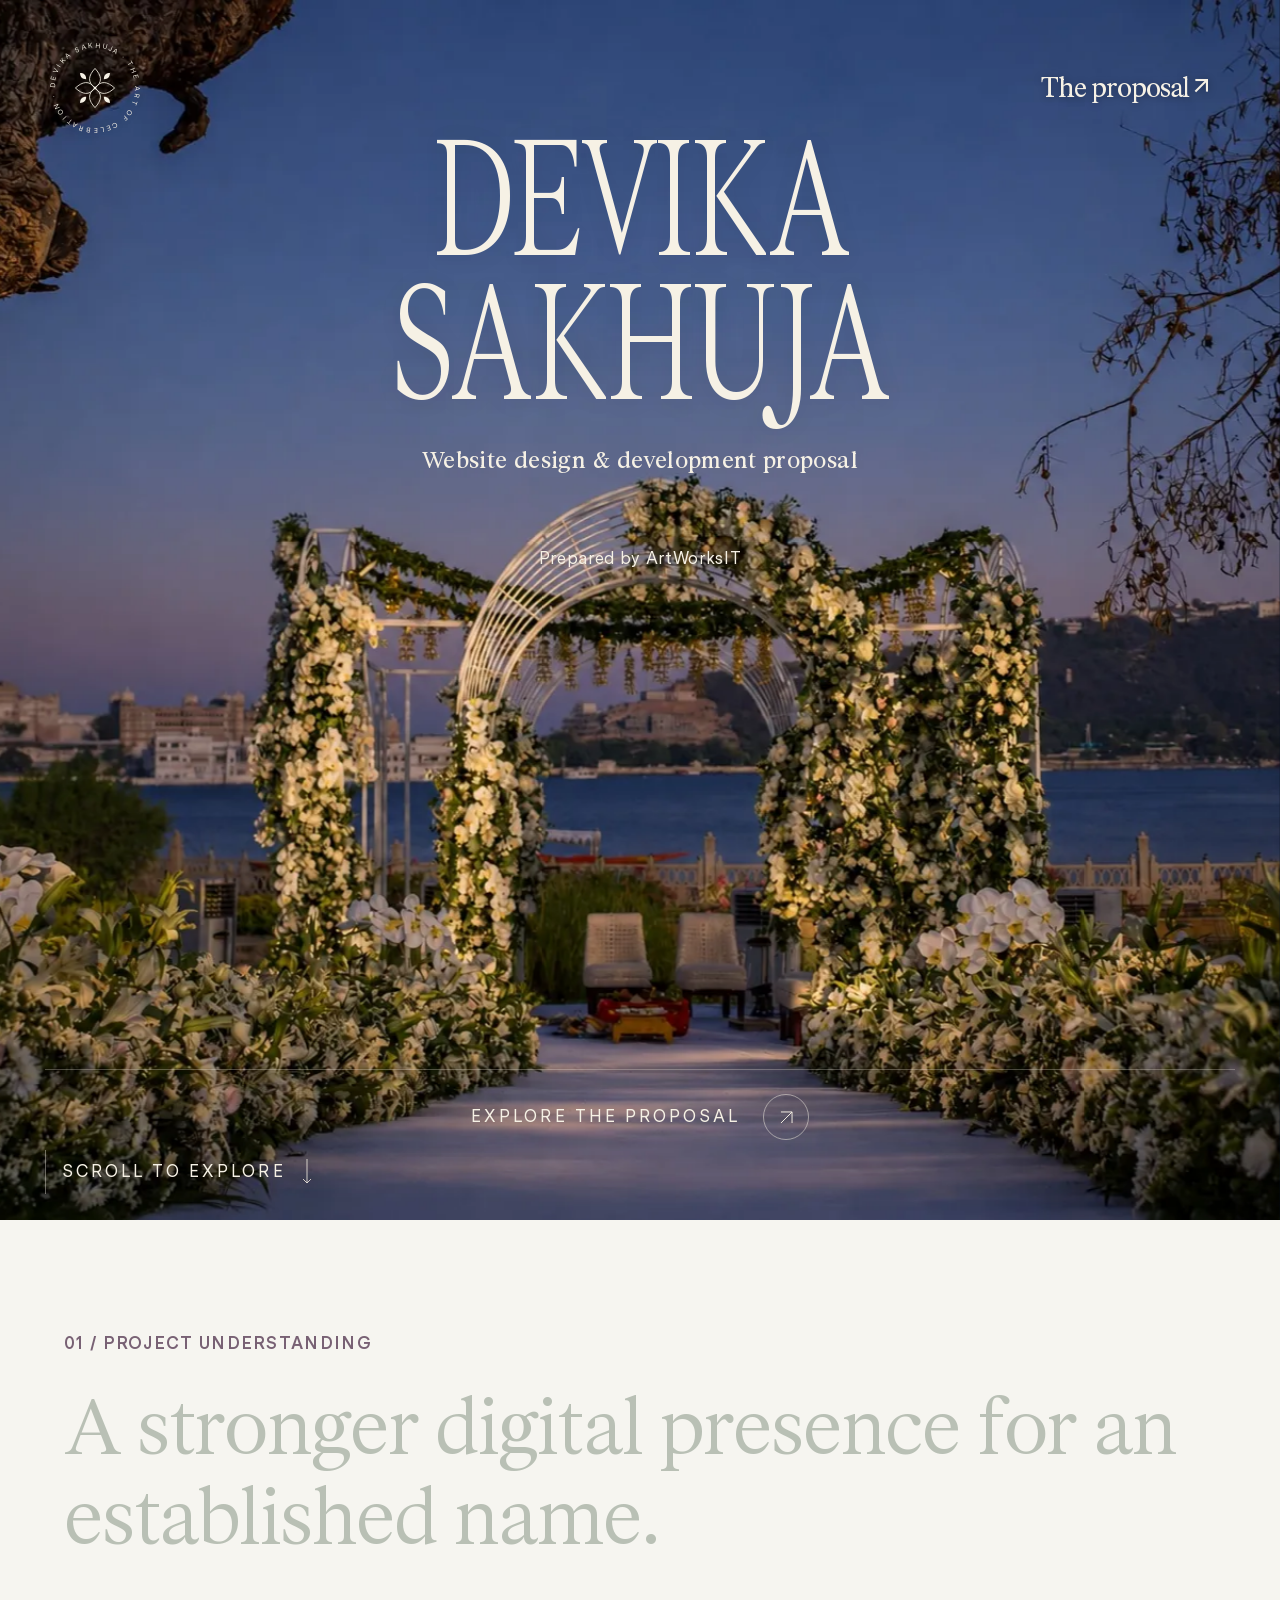
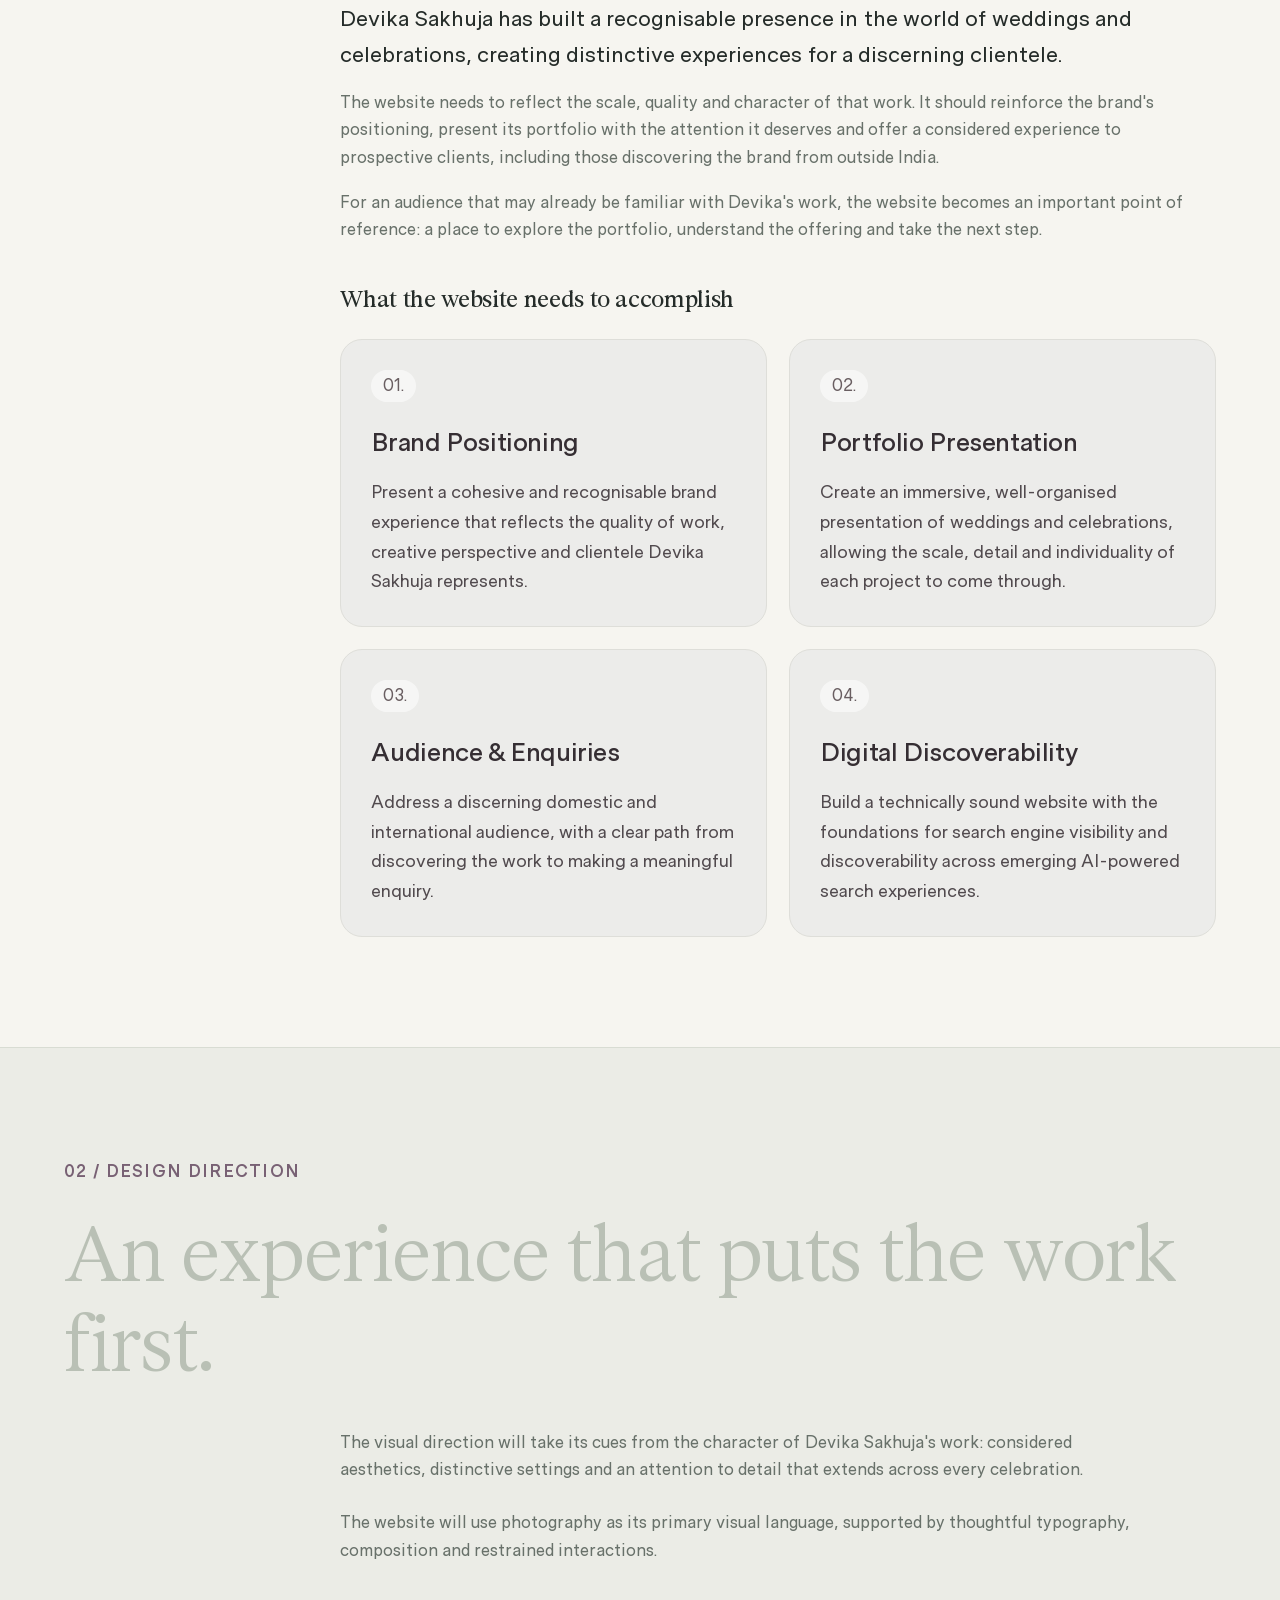
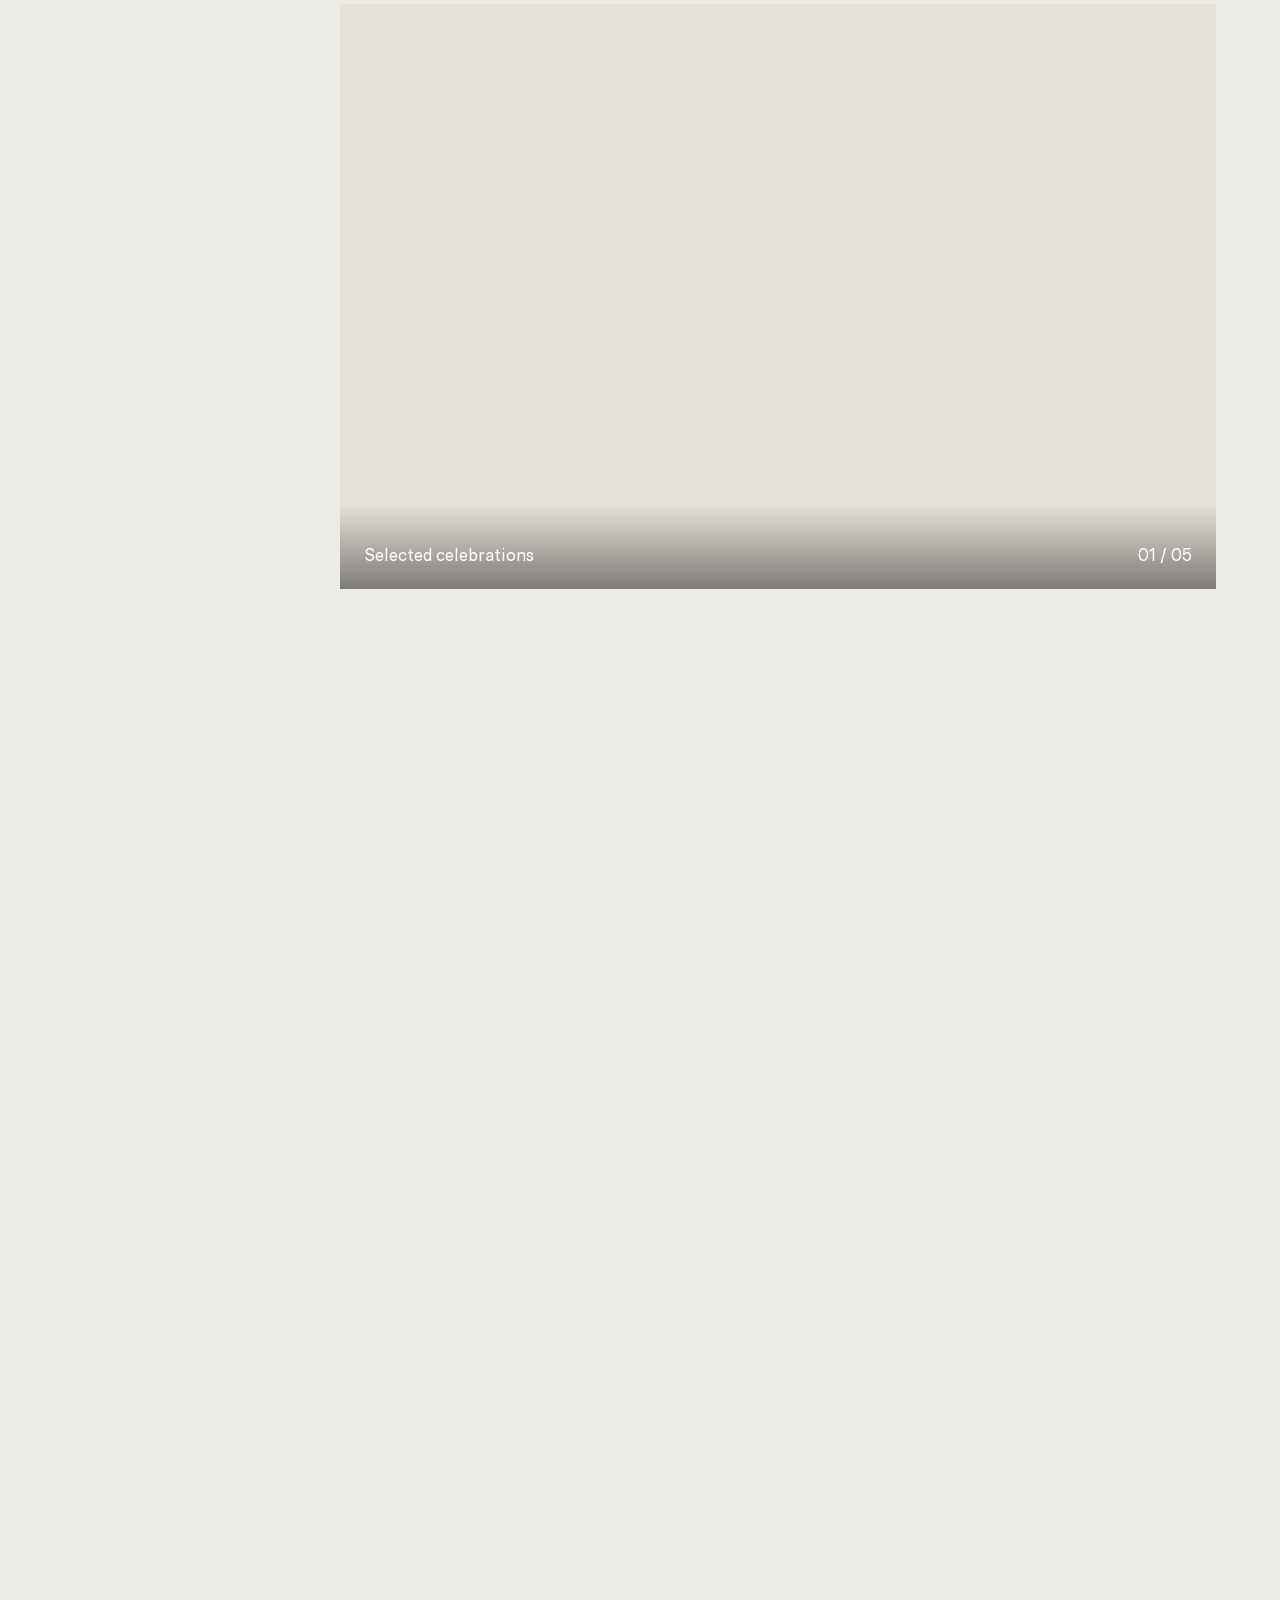
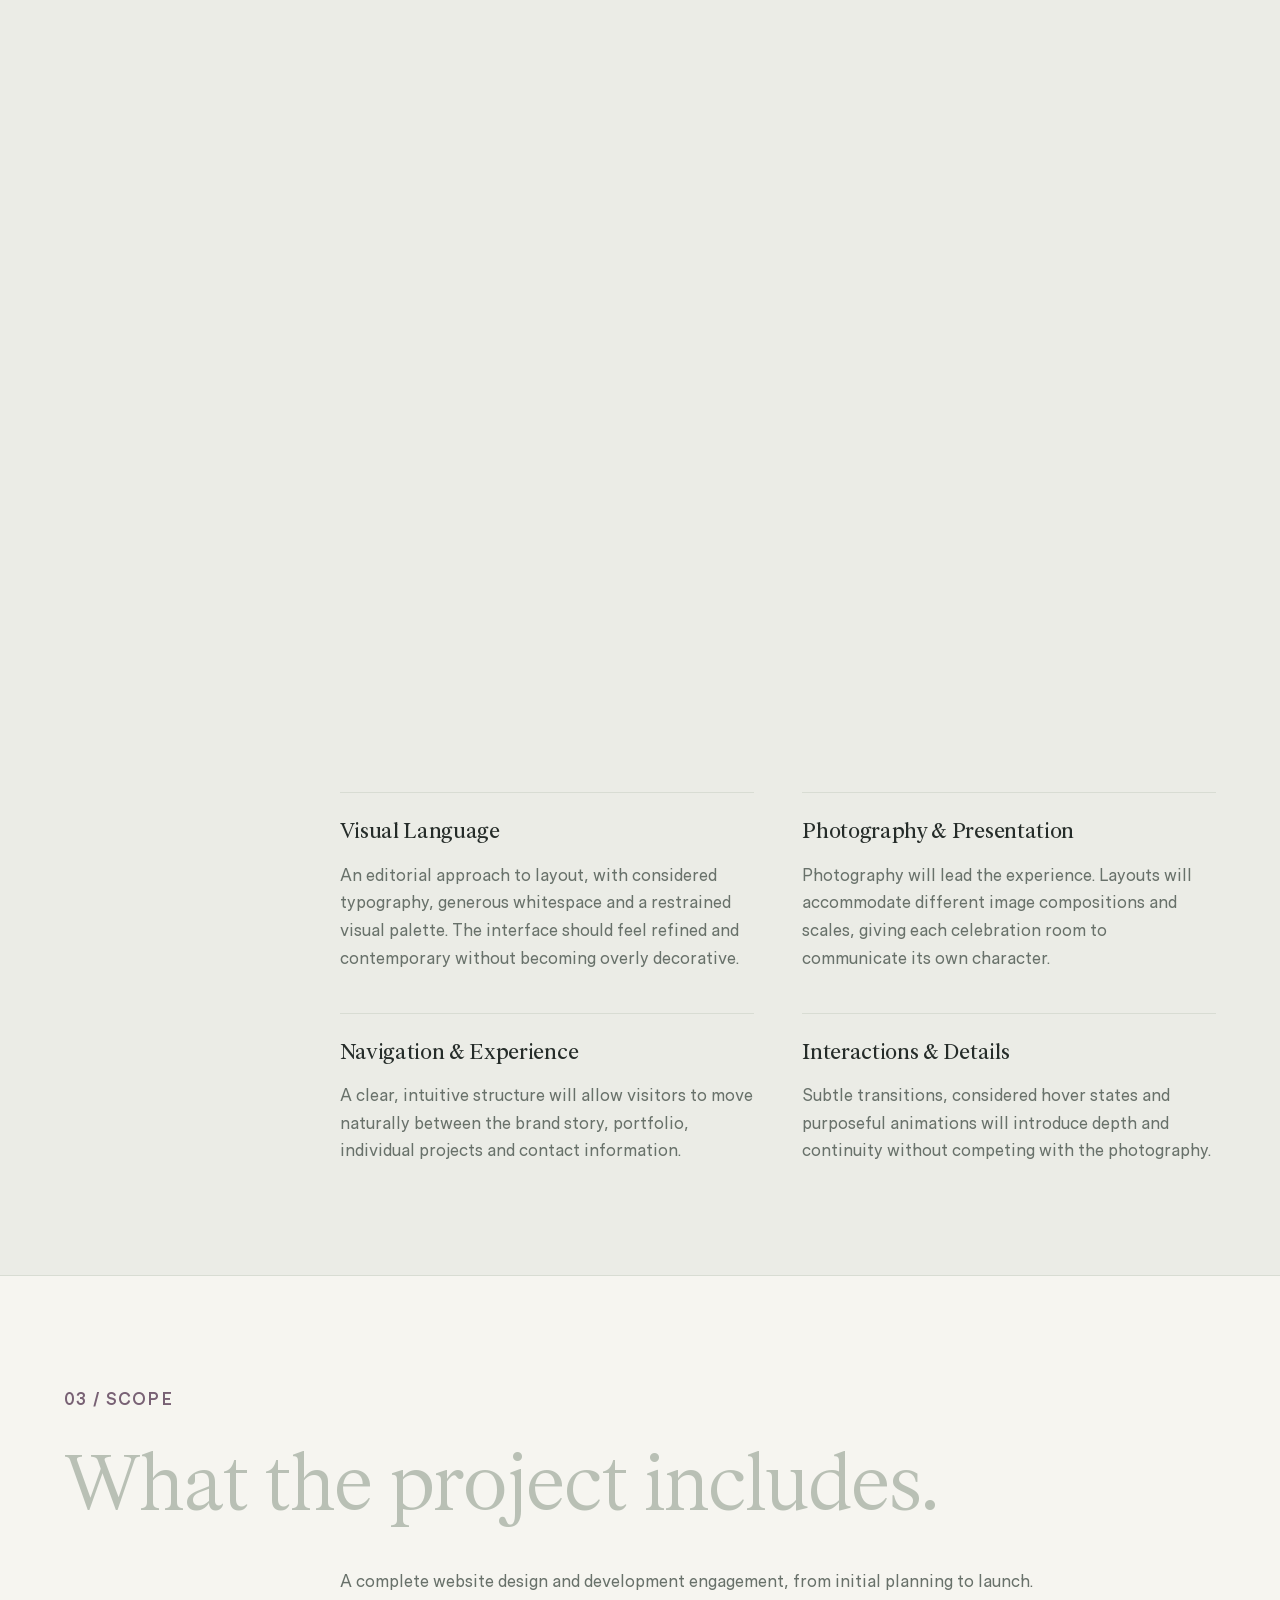
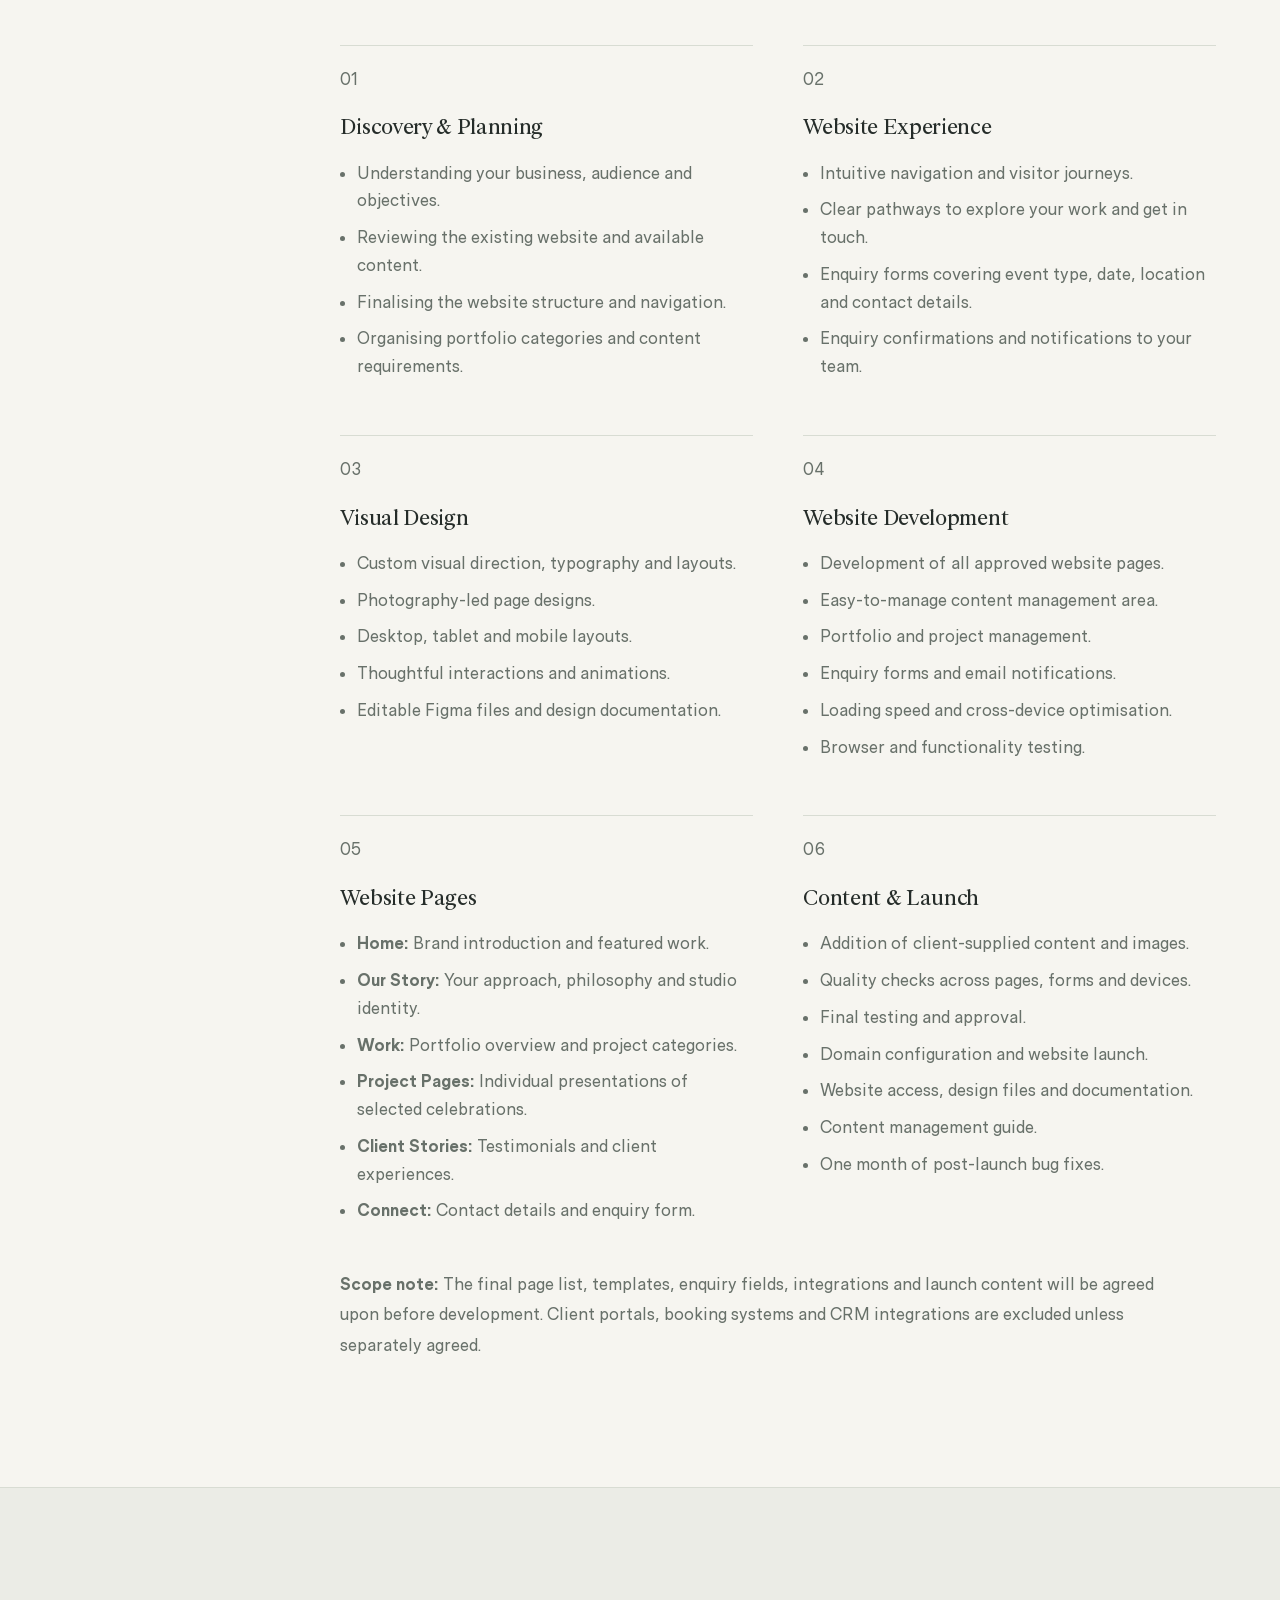
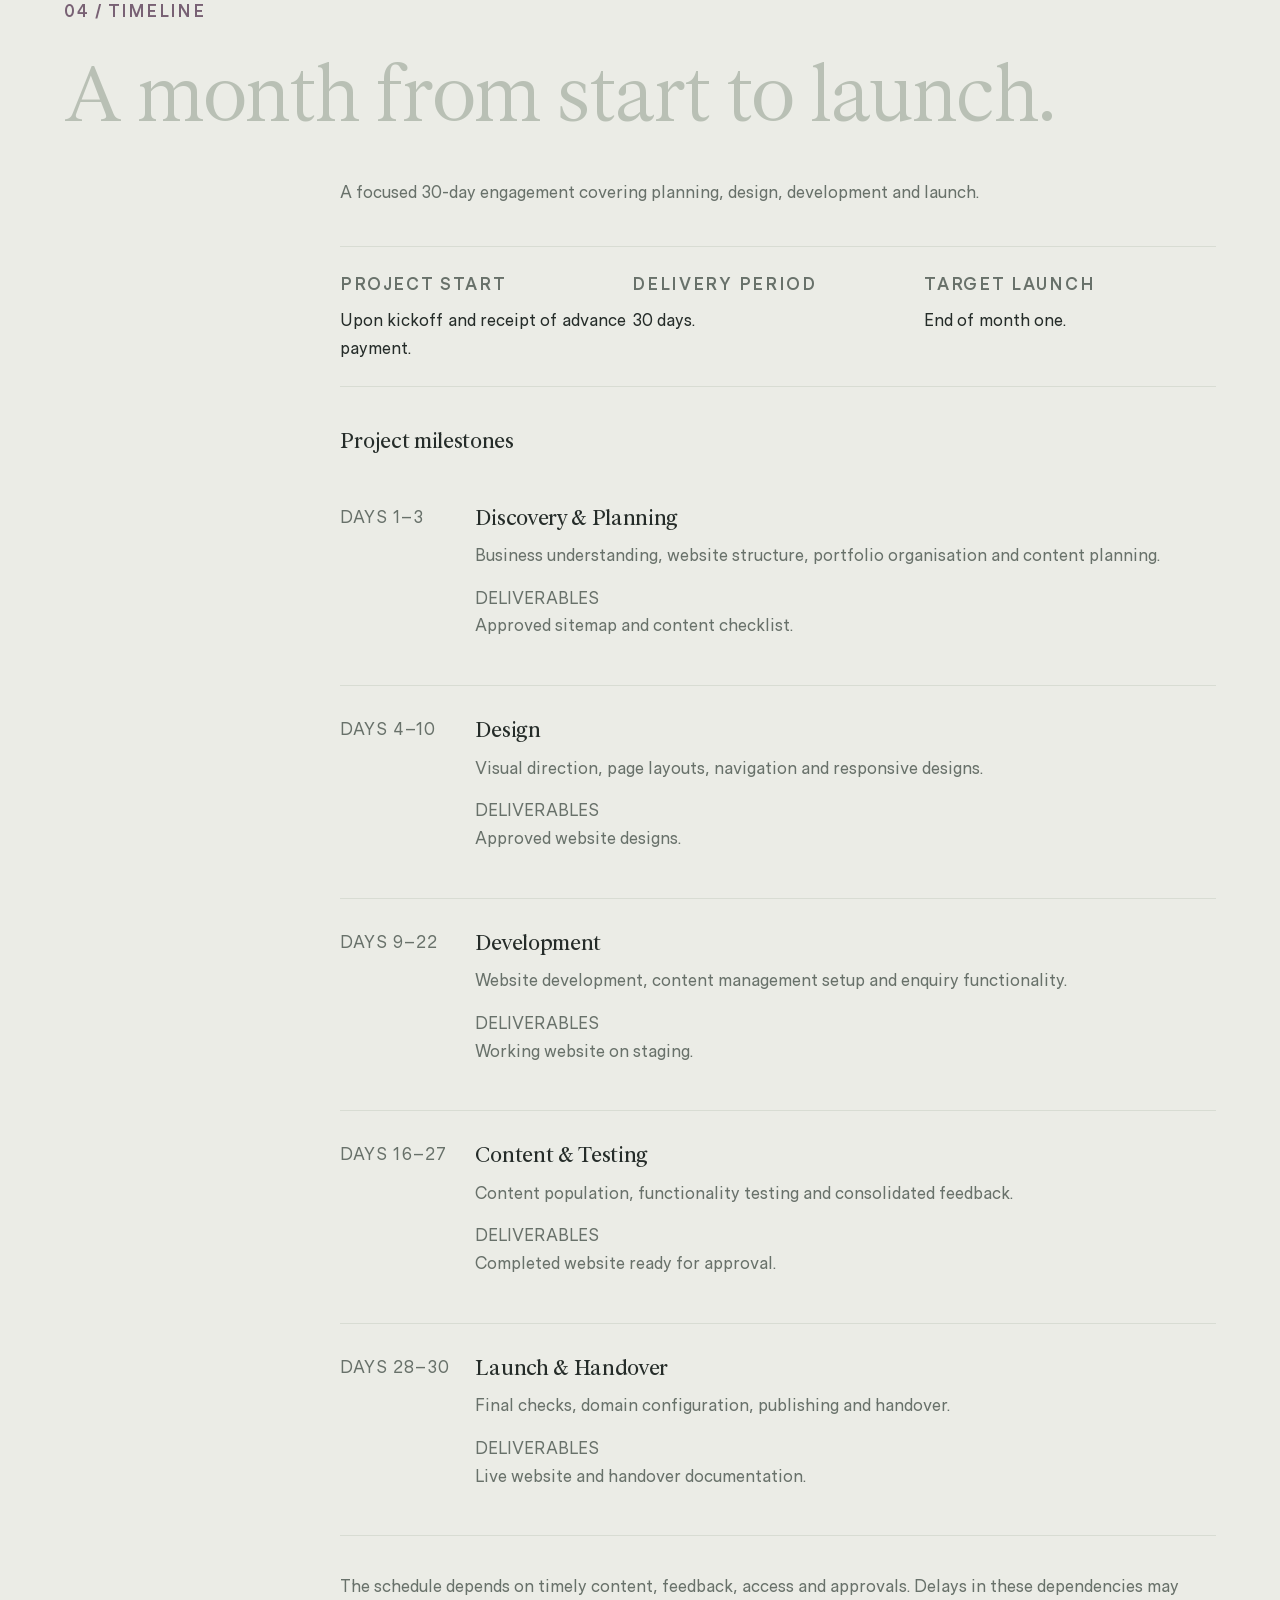
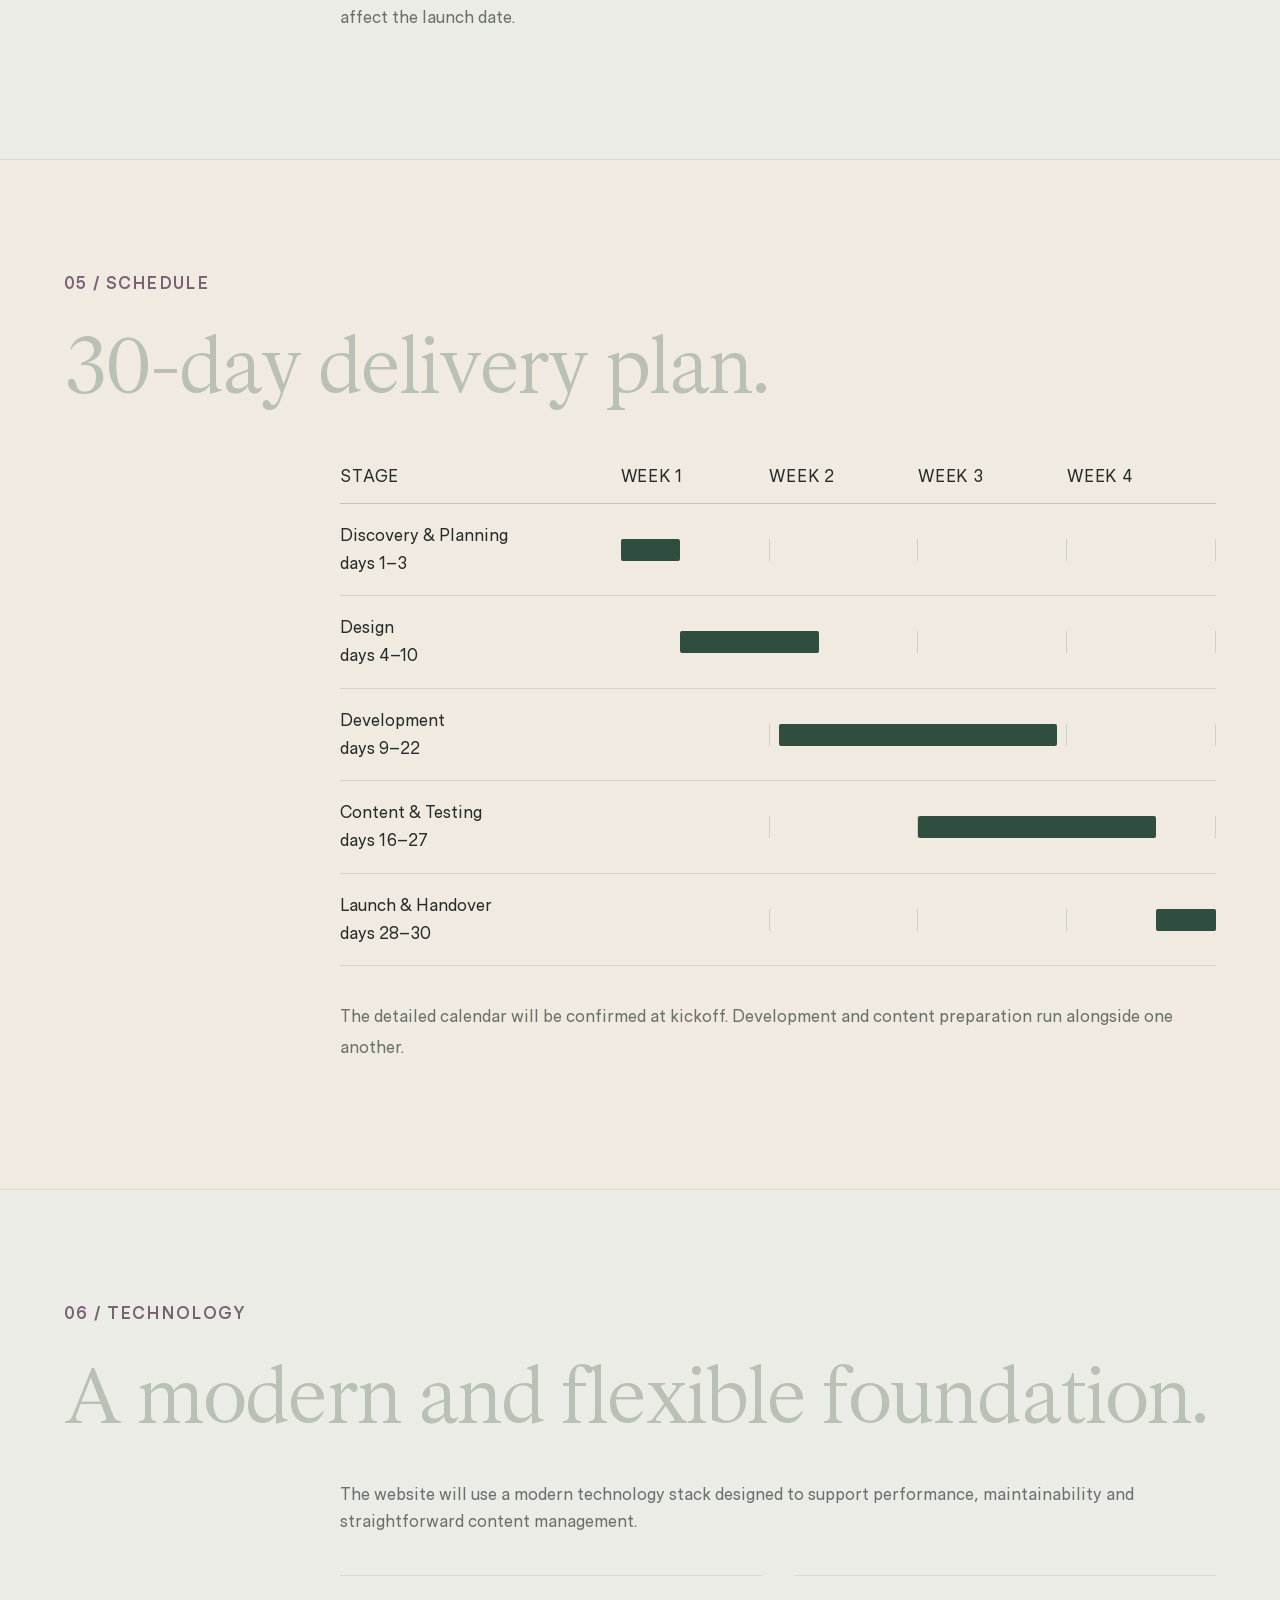
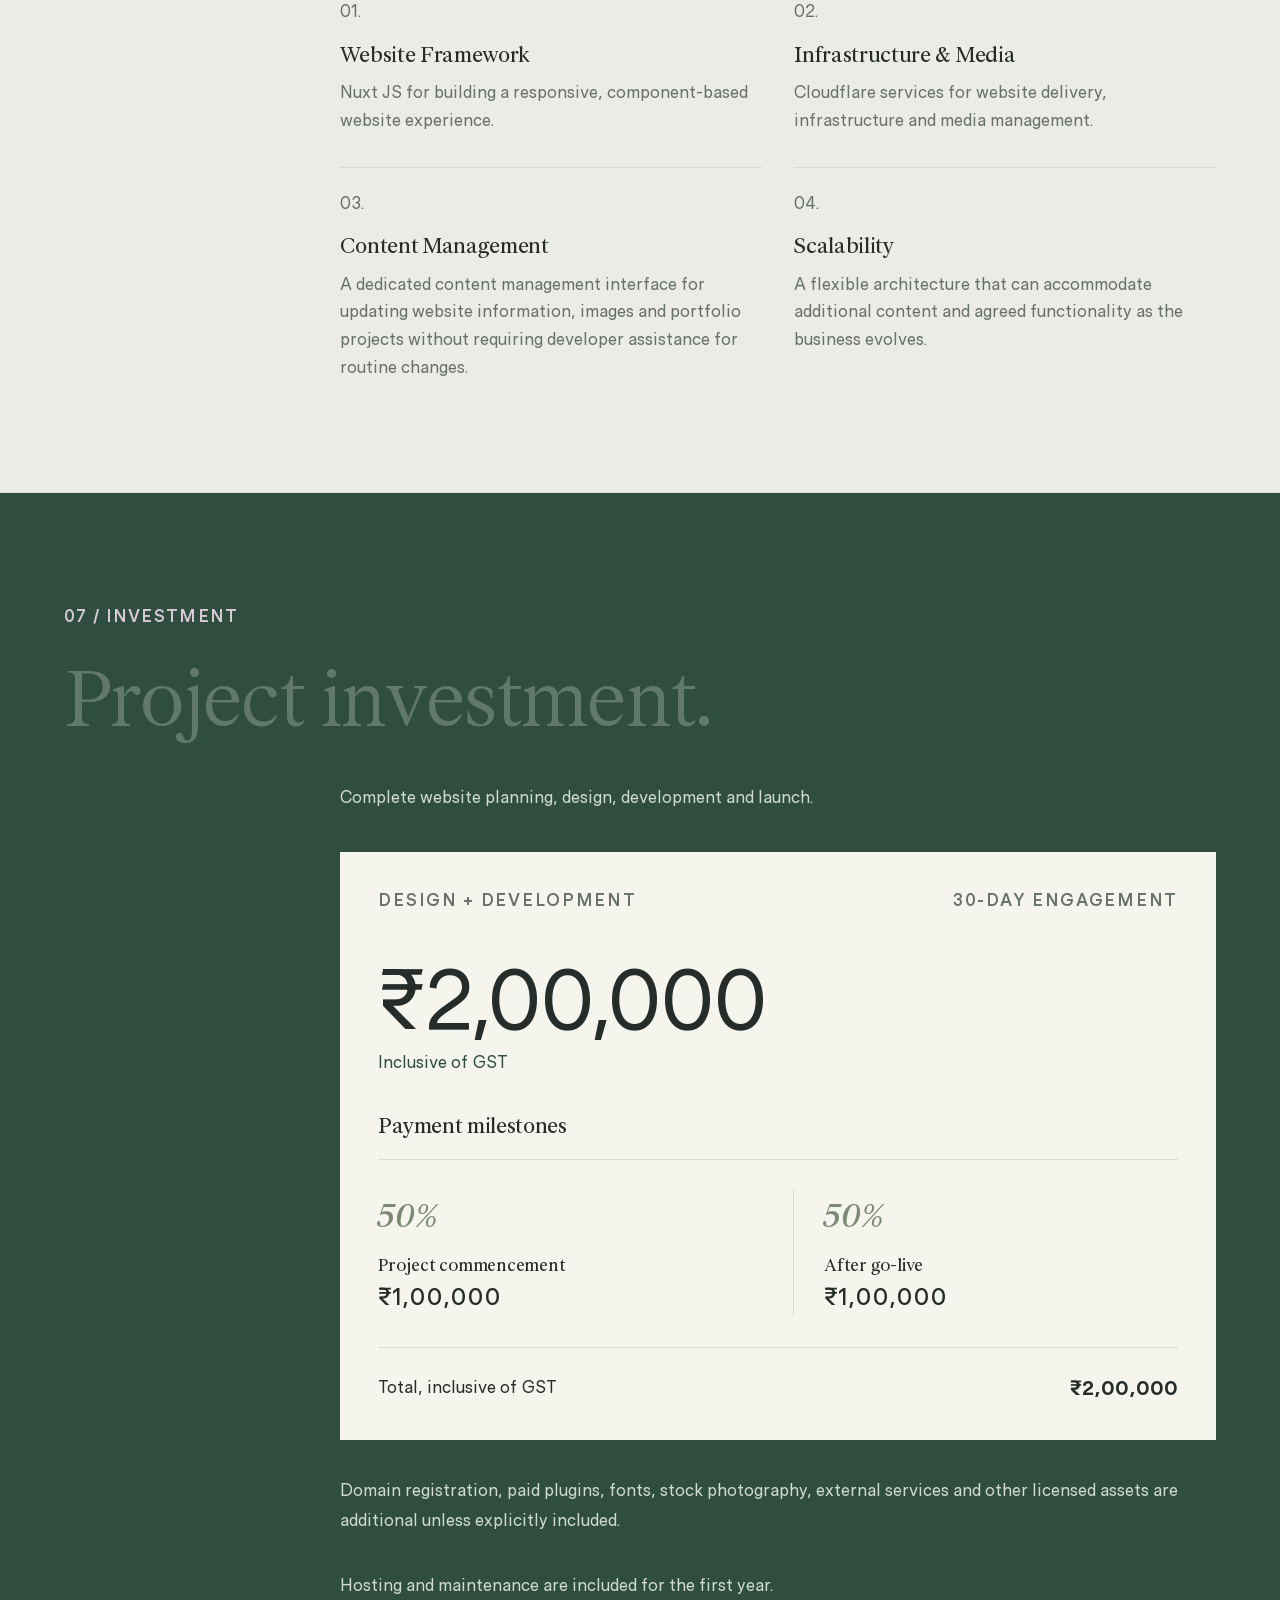
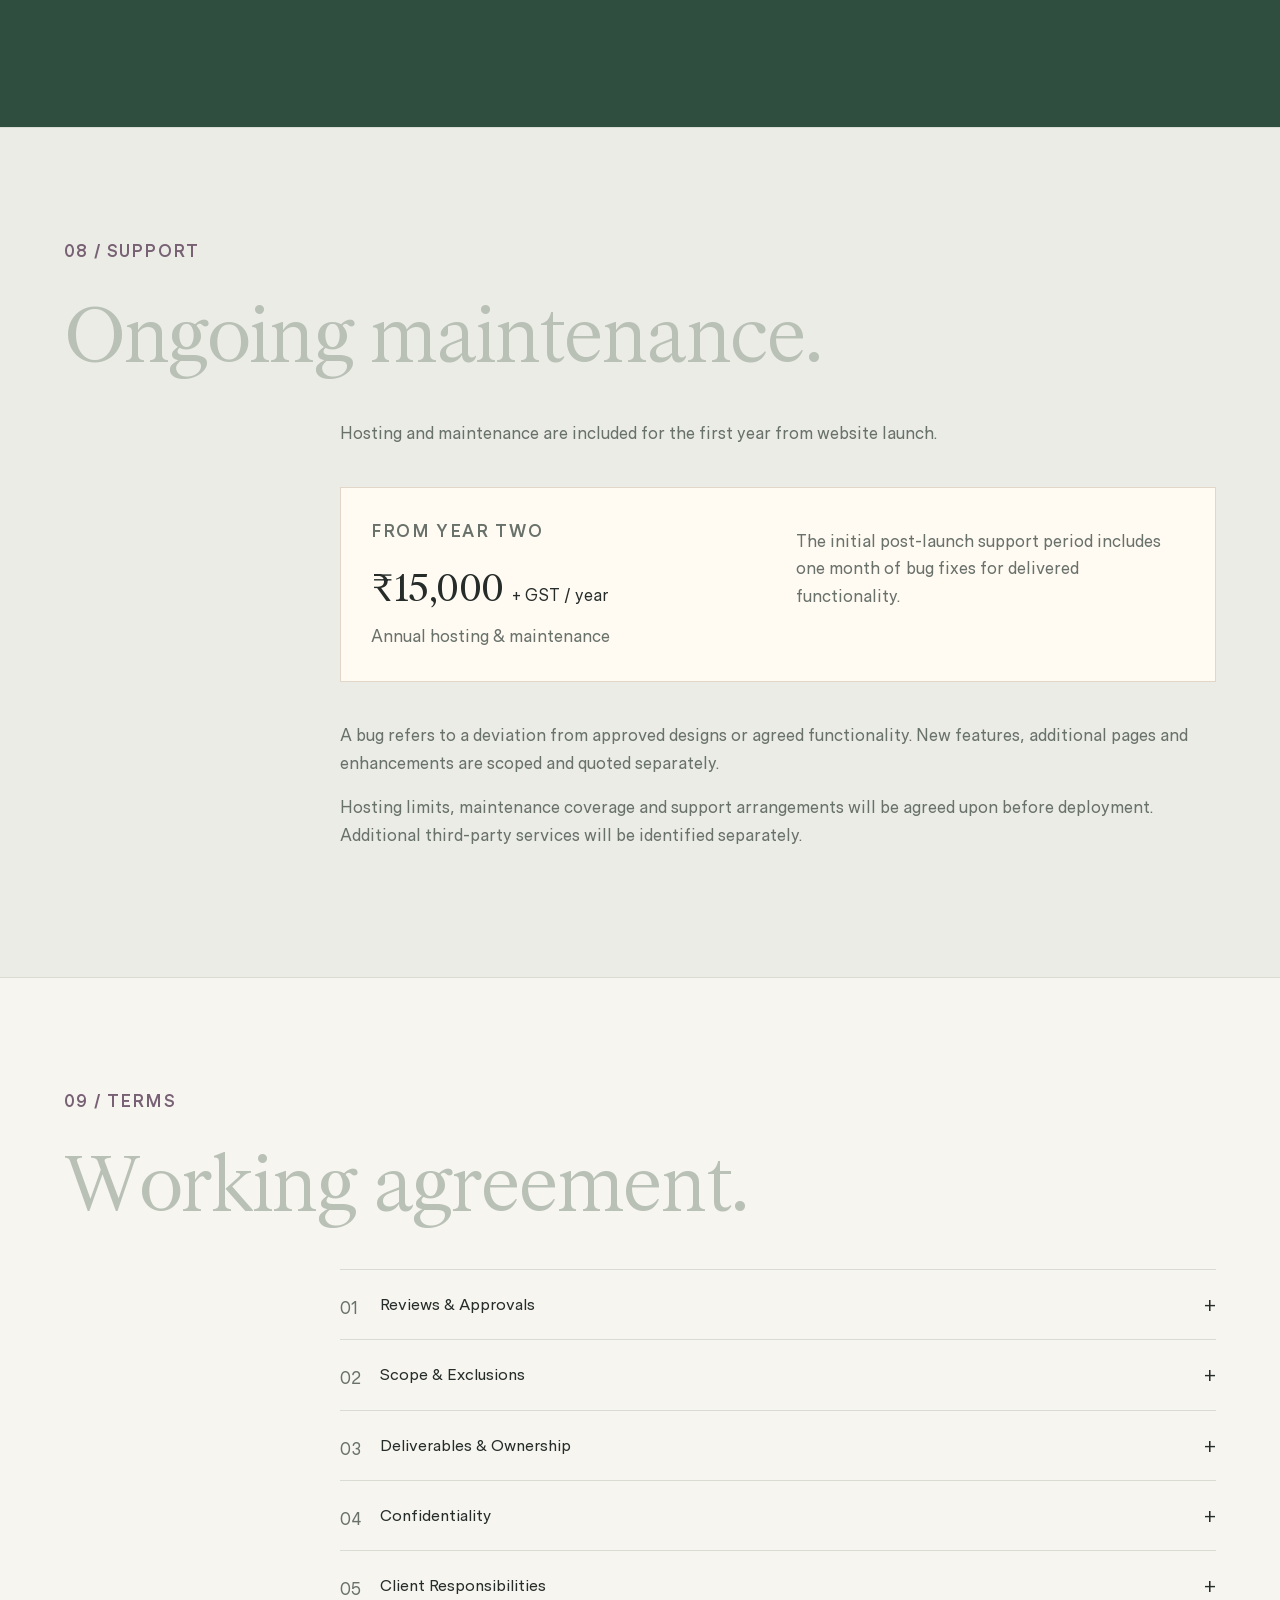
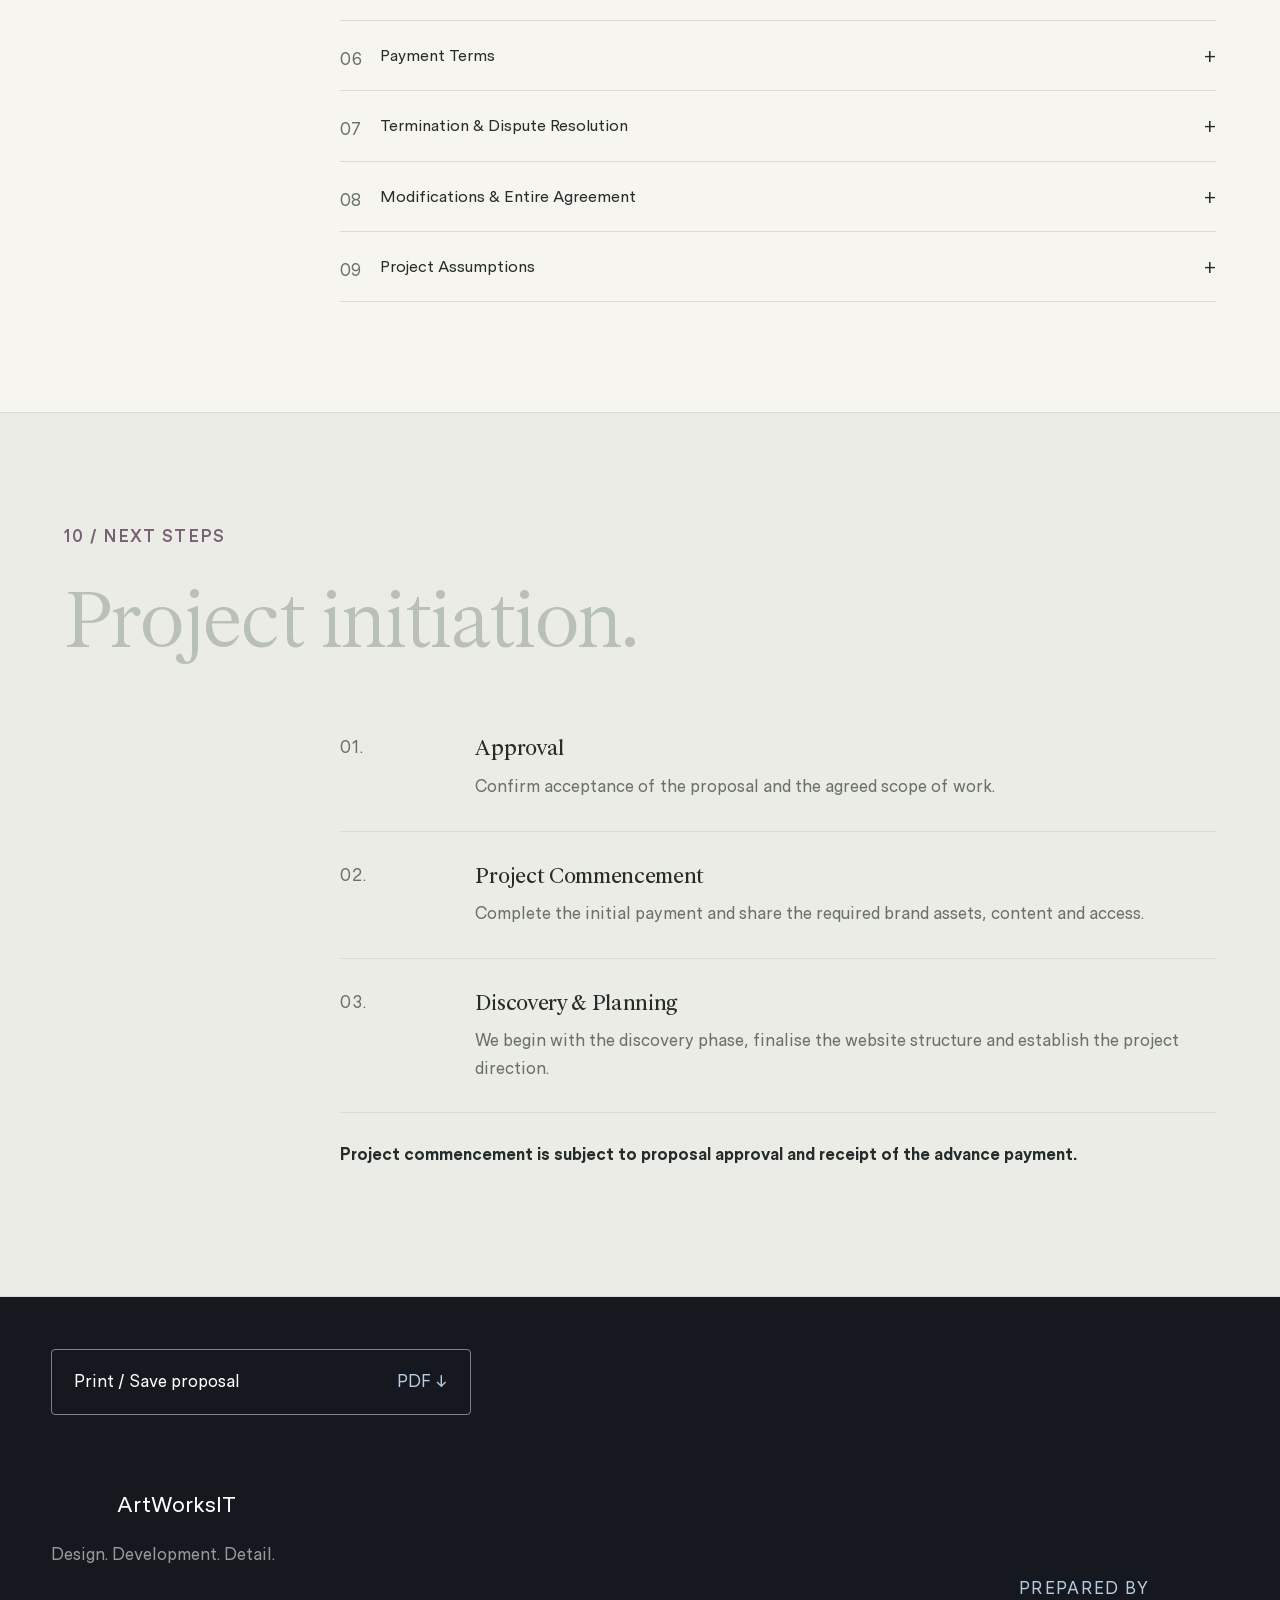
==== commit 201f0daf: "Optimize proposal assets, metadata and sharing preview; refresh footer" ====
--- a/index.html
+++ b/index.html
@@ -1,4 +1,39 @@
-<!doctype html><html lang="en"><head><script>document.documentElement.classList.add("has-loader","intro-running");</script><meta charset="utf-8"><meta name="viewport" content="width=device-width,initial-scale=1"><meta name="description" content="A website design and development proposal for Devika Sakhuja, prepared by ArtWorksIT. One month. ₹2,00,000 inclusive of GST."><title>Devika Sakhuja — Website Design & Development Proposal</title><link rel="stylesheet" href="fonts.css"><link rel="stylesheet" href="style.css"></head><body id="top">  <svg class="loader-svg-library" aria-hidden="true" xmlns="http://www.w3.org/2000/svg">
+<!doctype html>
+<html lang="en-IN">
+<head>
+<meta charset="utf-8">
+<meta name="viewport" content="width=device-width,initial-scale=1">
+<title>Devika Sakhuja — Website Redesign Proposal | ArtWorksIT</title>
+<meta name="description" content="Website redesign proposal for Devika Sakhuja by ArtWorksIT: a considered brand experience, immersive wedding portfolio, client enquiries, scope and delivery plan.">
+<meta name="author" content="ArtWorksIT">
+<meta name="theme-color" content="#f6f5f0">
+<meta name="color-scheme" content="light">
+<meta property="og:type" content="website">
+<meta property="og:locale" content="en_IN">
+<meta property="og:site_name" content="ArtWorksIT">
+<meta property="og:title" content="Devika Sakhuja — Website Redesign Proposal">
+<meta property="og:description" content="A stronger digital presence for an established name. A website design and development proposal prepared by ArtWorksIT.">
+<meta property="og:image" content="https://raw.githubusercontent.com/udayrathore/Devika/main/og-image.jpg">
+<meta property="og:image:secure_url" content="https://raw.githubusercontent.com/udayrathore/Devika/main/og-image.jpg">
+<meta property="og:image:type" content="image/jpeg">
+<meta property="og:image:width" content="1200">
+<meta property="og:image:height" content="630">
+<meta property="og:image:alt" content="Devika Sakhuja — Website redesign proposal, prepared by ArtWorksIT, with a floral wedding arch overlooking a lake.">
+<meta name="twitter:card" content="summary_large_image">
+<meta name="twitter:title" content="Devika Sakhuja — Website Redesign Proposal">
+<meta name="twitter:description" content="A stronger digital presence for an established name. Prepared by ArtWorksIT.">
+<meta name="twitter:image" content="https://raw.githubusercontent.com/udayrathore/Devika/main/og-image.jpg">
+<meta name="twitter:image:alt" content="Devika Sakhuja — Website redesign proposal by ArtWorksIT.">
+<link rel="icon" type="image/svg+xml" href="favicon.svg">
+<link rel="preload" as="font" type="font/woff2" href="fonts/TimelessSerifVF.woff2" crossorigin>
+<link rel="preload" as="font" type="font/woff2" href="fonts/TimelessSansVF.woff2" crossorigin>
+<link rel="preload" as="image" type="image/webp" href="lake-twilight.webp" fetchpriority="high">
+<link rel="stylesheet" href="fonts.css">
+<link rel="stylesheet" href="style.css">
+<script>document.documentElement.classList.add('has-loader','intro-running');try{document.documentElement.dataset.pageVersion=localStorage.getItem('devika-proposal-page-version')==='mesh'?'mesh':'original'}catch{document.documentElement.dataset.pageVersion='original'}</script>
+<script type="application/ld+json">{"@context": "https://schema.org", "@type": "CreativeWork", "name": "Devika Sakhuja — Website Redesign Proposal", "description": "A website design and development proposal for Devika Sakhuja, covering brand presentation, wedding portfolio and client enquiries.", "inLanguage": "en-IN", "author": {"@type": "Organization", "name": "ArtWorksIT", "url": "https://artworksit.com/"}, "about": {"@type": "Person", "name": "Devika Sakhuja", "url": "https://devikasakhuja.com/"}}</script>
+<script defer src="https://analytics.artworksit.com/script.js" data-website-id="0e8f7c25-c8f2-441e-a51a-011ba5fe3da7"></script>
+</head><body id="top"><div class="mesh-background" aria-hidden="true"><div class="mesh-field"><span class="mesh-blob mesh-blob-one"></span><span class="mesh-blob mesh-blob-two"></span><span class="mesh-blob mesh-blob-three"></span><span class="mesh-blob mesh-blob-four"></span></div><div class="mesh-grain"></div></div>  <svg class="loader-svg-library" aria-hidden="true" xmlns="http://www.w3.org/2000/svg">
     <defs>
       <symbol id="flower" viewBox="0 0 100 100">
         <g fill="none" stroke="currentColor" stroke-width="1.8">
@@ -22,7 +57,6 @@
   </svg><div class="intro" id="intro" data-phase="loading" aria-label="Welcome to Devika Sakhuja">
     <div class="intro-texture" aria-hidden="true"></div>
     <svg class="intro-border" preserveAspectRatio="none" aria-hidden="true"><path id="intro-border-path"/></svg>
-    <svg class="intro-flower" aria-hidden="true"><use href="#flower"/></svg>
     <button class="skip-intro micro" type="button">Skip intro <span aria-hidden="true">↗</span></button>
 
     <div class="intro-composition">
@@ -34,10 +68,6 @@
       </div>
       <span class="intro-side intro-side-right micro">Curator</span>
     </div>
-    <div class="intro-bottom">
-      <div class="loading-line" aria-hidden="true"><span></span></div>
-      <p class="micro">A little imagination.<br>A lifetime of magic.</p>
-    </div>
     <span class="visually-hidden" role="status" id="load-status">Preparing a little magic.</span>
   </div><div id="proposal-content">
     <div class="designer-hero-scroll-area" id="designer-hero">
@@ -45,8 +75,8 @@
       <div class="designer-hero-scene">
       <div class="designer-hero-image-wrap">
         <div class="designer-hero-image-set designer-hero-image-set--lake">
-<img class="designer-hero-image designer-hero-night-image" src="lake-twilight.jpg" width="1374" height="1145" alt="A white floral wedding arch overlooking a lake, transitioning from twilight to daylight" fetchpriority="high">
-<img class="designer-hero-image designer-hero-day-image" src="lake-day.jpg" width="1638" height="1365" alt="" aria-hidden="true" fetchpriority="high">
+<img class="designer-hero-image designer-hero-night-image" src="lake-twilight.webp" width="1374" height="1145" alt="A white floral wedding arch overlooking a lake, transitioning from twilight to daylight" fetchpriority="high">
+<img class="designer-hero-image designer-hero-day-image" src="lake-day.webp" width="1638" height="1365" alt="" aria-hidden="true" decoding="async" fetchpriority="auto">
 </div>
 
       </div>
@@ -64,19 +94,19 @@
             <use href="#flower" x="32" y="32" width="56" height="56"/>
           </svg>
         </a>
-        <nav aria-label="Proposal navigation" class="designer-hero-nav"><a class="contact-link" href="#objective">The proposal ↗</a><a class="instagram-link" href="#pricing">INVESTMENT</a></nav>
+        <nav aria-label="Proposal navigation" class="designer-hero-nav"><a class="contact-link" href="#objective">The proposal ↗</a></nav>
       </header>
       <div class="designer-hero-copy">
       <div class="designer-hero-wordmark reveal-element">
         <h1 id="designer-hero-title"><span>Devika</span><span>Sakhuja</span></h1>
         <div class="designer-hero-introduction" aria-labelledby="designer-hero-intro-title">
-          <h2 id="designer-hero-intro-title" class="designer-hero-subheading">Website redesign proposal</h2>
-          <p class="designer-hero-description designer-hero-byline">Prepared by Artworksit</p>
+          <h2 id="designer-hero-intro-title" class="designer-hero-subheading">Website design &amp; development proposal</h2>
+          <p class="designer-hero-description designer-hero-byline">Prepared by ArtWorksIT</p>
         </div>
       </div>
 
 
-        <div class="designer-hero-note reveal-element"><span class="note-number micro">01 /</span><p class="micro">WEBSITE DESIGN & DEVELOPMENT<br>PROPOSAL · ARTWORKSIT</p></div>
+
       </div>
       <div class="designer-hero-scroll-cue micro" aria-hidden="true"><span></span>Scroll to explore <svg viewBox="0 0 10 26"><path d="M5 0v24m-4-4 4 4 4-4" fill="none" stroke="currentColor" stroke-width=".8"/></svg></div>
 
@@ -84,20 +114,6 @@
     </div>
 
 
-<aside class="section-nav"><button id="nav-toggle" aria-expanded="false" aria-controls="section-links"><span id="current-section">01 / Overview</span><span id="nav-symbol">＋</span></button><div id="section-links" hidden><a href="#objective">01 Overview</a><a href="#scope">02 Scope & deliverables</a><a href="#process">03 Timeline</a><a href="#schedule">04 Schedule</a><a href="#technology">05 Technology</a><a href="#pricing">06 Investment</a><a href="#support">07 Support & maintenance</a><a href="#terms">08 Terms & assumptions</a></div></aside>
-<main><section id="objective" class="section intro"><h2 data-gradient-wave-text data-gradient-wave-color-start="#b9c0b5" data-gradient-wave-color-wave="#a46d30" class="objective-title">The Objective</h2><div class="section-content"><p class="lead">A refined digital home for Devika Sakhuja — one that expresses the brand, lets the work take centre stage, and turns inspiration into meaningful client enquiries.</p><p>Devika Sakhuja’s work brings together wedding design, aesthetics and curation, creating distinctive event settings through considered décor and styling. The website should bring that same attention to detail to every interaction.</p><p>This engagement will create a presentation-led brand website: an immersive introduction, a beautifully organised portfolio, and a clear path from discovering the work to starting a conversation.</p><div class="objectives"><details><summary>Express the brand with clarity and character</summary><p>Translate the studio’s identity into a cohesive digital language through typography, imagery, layout and thoughtful motion.</p></details><details><summary>Give the work room to tell its story</summary><p>Present selected weddings and events through curated galleries and project stories, with a browsing experience that feels effortless.</p></details><details><summary>Turn interest into qualified enquiries</summary><p>Build a clear conversion journey with contextual calls to action and a considered enquiry form that captures the information needed for an initial conversation.</p></details><details><summary>Create a foundation the team can manage</summary><p>Provide structured content management for approved portfolio and brand content, with an editing guide at handover.</p></details></div></div></section>
-<section id="scope" class="section"><div class="section-label">02 / SCOPE & DELIVERABLES</div><div class="section-content"><h2 data-gradient-wave-text data-gradient-wave-color-start="#b9c0b5" data-gradient-wave-color-wave="#a46d30">Designed to inspire.<br>Built to <em>connect.</em></h2><p class="lead">One complete engagement to design, develop and launch a branding and portfolio website, with a purposeful client enquiry and onboarding flow.</p><div class="scope-grid">
-<article><span class="number">01</span><h3>Discovery & Strategy</h3><ul><li>Stakeholder discussions and existing website review</li><li>Brand positioning, audience and website objectives</li><li>Content hierarchy, sitemap and approved template list</li><li>Portfolio structure and enquiry requirements</li></ul></article>
-<article><span class="number">02</span><h3>Experience & Conversion</h3><ul><li>Clear navigation and mobile-first user journeys</li><li>Flow from brand introduction to portfolio to enquiry</li><li>Contextual calls to action across key pages</li><li>Enquiry form with agreed fields such as event type, date, location and contact details</li><li>Submission confirmation and enquiry routing to the team</li></ul></article>
-<article><span class="number">03</span><h3>Visual Design</h3><ul><li>Digital art direction, typography and layout system</li><li>Image-led presentation and curated project storytelling</li><li>Desktop, tablet and mobile layouts for approved templates</li><li>Reusable UI components and considered interactions</li><li>Editable Figma files and developer handover notes</li></ul></article>
-<article><span class="number">04</span><h3>Website Development</h3><ul><li>Responsive front-end development</li><li>CMS for agreed portfolio and brand content</li><li>Project galleries and approved content structures</li><li>Enquiry form validation, handling and team notifications</li><li>Performance optimisation and cross-browser testing</li></ul></article>
-<article><span class="number">05</span><h3>Brand & Portfolio Pages</h3><ul><li>Home: brand introduction and selected work</li><li>Our Story: Devika’s approach and studio identity</li><li>Work: portfolio index and project detail template</li><li>Client stories or testimonials supplied by the client</li><li>Connect: enquiry form and contact information</li></ul></article>
-<article><span class="number">06</span><h3>Content, Testing & Launch</h3><ul><li>Population of final client-supplied launch content</li><li>Quality assurance and user acceptance testing</li><li>Production deployment and domain configuration</li><li>Repository access, CMS credentials and setup documentation</li><li>CMS editing guide and one month of post-launch bug fixes</li></ul></article></div><p class="note">The page list is a proposed starting structure. The final sitemap, templates, form fields, integrations and launch content list will be agreed in writing before development. Onboarding covers the initial enquiry and handoff to the team; a client portal, booking system or CRM is outside this scope unless separately agreed.</p></div></section>
-<div class="image-break"><img src="celebration.jpg" alt="An event setting from Devika Sakhuja’s portfolio, with cascading flowers and warm lighting" loading="lazy"><div><span>THE DIGITAL DIRECTION</span><p>Let the work be the<br><em>first impression.</em></p></div><small>Imagery: Devika Sakhuja</small></div>
-<section id="process" class="section"><div class="section-label">03 / PROJECT SCOPE & TIMELINES</div><div class="section-content"><h2 data-gradient-wave-text data-gradient-wave-color-start="#b9c0b5" data-gradient-wave-color-wave="#a46d30">From first conversation<br>to <em>go-live.</em></h2><p class="lead">A focused, one-month delivery plan. Approved work moves into development while remaining pages are refined.</p><div class="timeline-meta"><div><span>PROJECT START</span>Confirmed at kickoff</div><div><span>DELIVERY PERIOD</span>One month</div><div><span>TARGET LAUNCH</span>End of month one</div></div><div id="timeline"></div><p class="note">The schedule begins after receipt of the advance, kickoff and the required initial content. Timely consolidated feedback, design approvals, final imagery and copy are necessary to maintain the one-month launch. Delays in these dependencies may move the delivery date.</p></div></section>
-<section id="schedule" class="section schedule-section"><div class="section-label">04 / PROJECT SCHEDULE</div><div class="section-content"><h2 data-gradient-wave-text data-gradient-wave-color-start="#b9c0b5" data-gradient-wave-color-wave="#a46d30">A month, <em>mapped out.</em></h2><p>Indicative overlapping stages, relative to the agreed kickoff date.</p><div class="gantt" role="img" aria-label="One month schedule: discovery days 1 to 3, design days 4 to 10, development days 9 to 22, content and QA days 16 to 27, launch days 28 to 30"><div class="gantt-head"><span>STAGE</span><span>WEEK 1</span><span>WEEK 2</span><span>WEEK 3</span><span>WEEK 4 / LAUNCH</span></div><div id="gantt-rows"></div></div><p class="note">Illustrative 30-day planning view. The exact calendar and milestones will be confirmed at kickoff.</p></div></section>
-<section id="technology" class="section"><div class="section-label">05 / TECHNOLOGY</div><div class="section-content"><h2 data-gradient-wave-text data-gradient-wave-color-start="#b9c0b5" data-gradient-wave-color-wave="#a46d30">A considered <em>foundation.</em></h2><p class="lead">The website will be built with Nuxt JS and Cloudflare services for application logic, structured content and media storage.</p><div class="tech"><article><span>01</span><h3>Nuxt JS</h3><p>The framework for a responsive, presentation-led website.</p></article><article><span>02</span><h3>Cloudflare Workers</h3><p>Server-side functionality, enquiry handling and application APIs.</p></article><article><span>03</span><h3>Cloudflare D1</h3><p>Structured website content and enquiry records.</p></article><article><span>04</span><h3>Cloudflare R2</h3><p>Storage for portfolio imagery and other website media.</p></article></div><p class="note">The CMS editing experience and content structures will be defined during discovery within this stack.</p></div></section>
-<section id="pricing" class="section pricing"><div class="section-label">06 / PRICING & MILESTONES</div><div class="section-content"><h2 data-gradient-wave-text data-gradient-wave-color-start="rgba(245, 246, 239, 0.25)" data-gradient-wave-color-wave="#dbc492">The <em>investment.</em></h2><p>Website design, development and launch. One month.</p><div class="price-card"><div class="price-top"><span>DESIGN + DEVELOPMENT</span><span>ONE COMPLETE ENGAGEMENT</span></div><div class="amount">₹2,00,000</div><p class="tax">Inclusive of GST</p><div class="payments"><div><span class="payment-percent">50%</span><h3>Advance</h3><p>On project commencement</p><strong>₹1,00,000</strong><small>Inclusive of GST</small></div><div><span class="payment-percent">50%</span><h3>After go-live</h3><p>After the website is live</p><strong>₹1,00,000</strong><small>Inclusive of GST</small></div></div><div class="total"><span>Total project investment, including GST</span><strong>₹2,00,000</strong></div></div><p class="note">Third-party costs such as domain registration, paid plugins, fonts, stock photography, external APIs and other licensed services are additional unless explicitly included. Hosting and maintenance are covered for the first year; the annual charge from year two is set out below.</p></div></section>
-<section id="support" class="section"><div class="section-label">07 / SUPPORT & MAINTENANCE</div><div class="section-content"><h2 data-gradient-wave-text data-gradient-wave-color-start="#b9c0b5" data-gradient-wave-color-wave="#a46d30">Care beyond <em>launch.</em></h2><div class="maintenance"><div><span>FROM YEAR TWO</span><h3>₹15,000 <small>+ GST / year</small></h3><p>Annual hosting & maintenance</p></div><p>Hosting and maintenance are included for the first year from go-live. The annual hosting and maintenance fee applies after the first year. Infrastructure limits, routine maintenance coverage and support response arrangements will be agreed before deployment.</p></div><ol class="support-list"><li>The initial post-launch support period covers bug fixes relating to delivered website functionality for one month after go-live.</li><li>A bug is a deviation from the approved design or agreed functionality, rather than a new feature or enhancement.</li><li>New functionality, additional modules, major changes and enhancements requested after delivery will be scoped separately.</li><li>Hosting configuration and ongoing infrastructure responsibilities will be confirmed before deployment. Third-party services beyond the agreed hosting arrangement will be identified separately.</li></ol></div></section>
-<section id="terms" class="section"><div class="section-label">08 / TERMS & ASSUMPTIONS</div><div class="section-content"><h2 data-gradient-wave-text data-gradient-wave-color-start="#b9c0b5" data-gradient-wave-color-wave="#a46d30">The details, <em>clearly.</em></h2><div id="terms-list"></div><p class="note">The engagement boundaries will be agreed before project commencement. Discovery will refine the detailed sitemap, templates and functionality within those boundaries for written approval.</p></div></section></main>
-<footer><div class="footer-top"><span>CREATED WITH INTENTION. BUILT FOR WHAT’S NEXT.</span><button class="replay-intro" type="button">Replay intro ↻</button><button id="print">Print / Save as PDF ↗</button></div><div class="footer-main"><div><span class="prepared">PREPARED BY</span><p class="signature">Uday Rathore</p><a href="tel:+918792745204">+91 87927 45204 ↗</a></div><a class="studio" href="https://artworksit.com/" target="_blank" rel="noopener">ARTWORKSIT<span>Design. Development. Detail.</span></a></div><div class="footer-bottom"><span>Devika Sakhuja · Website Proposal · 10 November 2026</span><a href="#top">Back to top ↑</a></div></footer></div><script src="gsap.min.js"></script><script src="ScrollTrigger.min.js"></script><script src="SplitText.min.js"></script><script src="script.js"></script><script src="type-controls.js"></script><script src="gradient-wave.js"></script><script src="hero.js"></script><script src="loader.js"></script></body></html>
+<aside class="section-nav"><button id="nav-toggle" aria-expanded="false" aria-controls="section-links"><span id="current-section">01 / Understanding</span><span id="nav-symbol">＋</span></button><div id="section-links" hidden><a href="#objective">01 Understanding</a><a href="#design-direction">02 Design Direction</a><a href="#scope">03 Scope</a><a href="#process">04 Timeline</a><a href="#schedule">05 Schedule</a><a href="#technology">06 Technology</a><a href="#pricing">07 Investment</a><a href="#support">08 Support</a><a href="#terms">09 Terms</a><a href="#next-steps">10 Next Steps</a></div></aside>
+<main><section id="objective" class="section"><div class="section-label">01 / PROJECT UNDERSTANDING</div><div class="section-content"><h2 data-gradient-wave-text data-gradient-wave-color-start="#b9c0b5" data-gradient-wave-color-wave="#786174">A stronger digital presence for an established name.</h2><div class="section-body"><p class="lead objective-statement">Devika Sakhuja has built a recognisable presence in the world of weddings and celebrations, creating distinctive experiences for a discerning clientele.</p><p>The website needs to reflect the scale, quality and character of that work. It should reinforce the brand's positioning, present its portfolio with the attention it deserves and offer a considered experience to prospective clients, including those discovering the brand from outside India.</p><p>For an audience that may already be familiar with Devika's work, the website becomes an important point of reference: a place to explore the portfolio, understand the offering and take the next step.</p><h3 class="focus-title">What the website needs to accomplish</h3><div class="objective-cards"><article class="objective-card"><span class="objective-card-number">01.</span><h3>Brand Positioning</h3><p>Present a cohesive and recognisable brand experience that reflects the quality of work, creative perspective and clientele Devika Sakhuja represents.</p></article><article class="objective-card"><span class="objective-card-number">02.</span><h3>Portfolio Presentation</h3><p>Create an immersive, well-organised presentation of weddings and celebrations, allowing the scale, detail and individuality of each project to come through.</p></article><article class="objective-card"><span class="objective-card-number">03.</span><h3>Audience &amp; Enquiries</h3><p>Address a discerning domestic and international audience, with a clear path from discovering the work to making a meaningful enquiry.</p></article><article class="objective-card"><span class="objective-card-number">04.</span><h3>Digital Discoverability</h3><p>Build a technically sound website with the foundations for search engine visibility and discoverability across emerging AI-powered search experiences.</p></article></div></div></div></section><section id="design-direction" class="section design-direction"><div class="section-label">02 / DESIGN DIRECTION</div><div class="section-content"><h2 data-gradient-wave-text data-gradient-wave-color-start="#b9c0b5" data-gradient-wave-color-wave="#786174">An experience that puts the work first.</h2><div class="section-body"><p class="lead">The visual direction will take its cues from the character of Devika Sakhuja's work: considered aesthetics, distinctive settings and an attention to detail that extends across every celebration.</p><p>The website will use photography as its primary visual language, supported by thoughtful typography, composition and restrained interactions.</p><div class="direction-slider direction-scroll-stack" role="region" aria-label="Design direction photography"><div class="direction-stack-frame"><figure class="direction-slide"><img width="1600" height="982" src="direction-01.webp" alt="A garden setting with pastel chairs, white panelling and floral arrangements." loading="lazy" decoding="async"><figcaption>01 / 05 · Devika Sakhuja</figcaption></figure><figure class="direction-slide"><img width="1600" height="1066" src="direction-02.webp" alt="A courtyard celebration with yellow drapes and marigold flowers." loading="lazy" decoding="async"><figcaption>02 / 05 · Devika Sakhuja</figcaption></figure><figure class="direction-slide"><img width="1600" height="908" src="direction-03.webp" alt="An outdoor evening celebration with pastel tables and a floral bar." loading="lazy" decoding="async"><figcaption>03 / 05 · Devika Sakhuja</figcaption></figure><figure class="direction-slide"><img width="1440" height="1800" src="direction-04.webp" alt="A glasshouse lounge with cascading purple flowers and green patterned flooring." loading="lazy" decoding="async"><figcaption>04 / 05 · Devika Sakhuja</figcaption></figure><figure class="direction-slide"><img width="594" height="433" src="direction-05.webp" alt="A wedding couple framed by white flowers." loading="lazy" decoding="async"><figcaption>05 / 05 · Devika Sakhuja</figcaption></figure><div class="direction-stack-meta" aria-hidden="true"><span>Selected celebrations</span><span class="direction-stack-count">01 / 05</span></div></div></div><div class="direction-principles"><article><h3>Visual Language</h3><p>An editorial approach to layout, with considered typography, generous whitespace and a restrained visual palette. The interface should feel refined and contemporary without becoming overly decorative.</p></article><article><h3>Photography &amp; Presentation</h3><p>Photography will lead the experience. Layouts will accommodate different image compositions and scales, giving each celebration room to communicate its own character.</p></article><article><h3>Navigation &amp; Experience</h3><p>A clear, intuitive structure will allow visitors to move naturally between the brand story, portfolio, individual projects and contact information.</p></article><article><h3>Interactions &amp; Details</h3><p>Subtle transitions, considered hover states and purposeful animations will introduce depth and continuity without competing with the photography.</p></article></div></div></div></section><section id="scope" class="section "><div class="section-label">03 / SCOPE</div><div class="section-content"><h2 data-gradient-wave-text data-gradient-wave-color-start="#b9c0b5" data-gradient-wave-color-wave="#786174">What the project includes.</h2><div class="section-body"><p class="lead">A complete website design and development engagement, from initial planning to launch.</p><div class="scope-grid"><article><span class="number">01</span><h3>Discovery &amp; Planning</h3><ul><li>Understanding your business, audience and objectives.</li><li>Reviewing the existing website and available content.</li><li>Finalising the website structure and navigation.</li><li>Organising portfolio categories and content requirements.</li></ul></article><article><span class="number">02</span><h3>Website Experience</h3><ul><li>Intuitive navigation and visitor journeys.</li><li>Clear pathways to explore your work and get in touch.</li><li>Enquiry forms covering event type, date, location and contact details.</li><li>Enquiry confirmations and notifications to your team.</li></ul></article><article><span class="number">03</span><h3>Visual Design</h3><ul><li>Custom visual direction, typography and layouts.</li><li>Photography-led page designs.</li><li>Desktop, tablet and mobile layouts.</li><li>Thoughtful interactions and animations.</li><li>Editable Figma files and design documentation.</li></ul></article><article><span class="number">04</span><h3>Website Development</h3><ul><li>Development of all approved website pages.</li><li>Easy-to-manage content management area.</li><li>Portfolio and project management.</li><li>Enquiry forms and email notifications.</li><li>Loading speed and cross-device optimisation.</li><li>Browser and functionality testing.</li></ul></article><article><span class="number">05</span><h3>Website Pages</h3><ul><li><strong>Home:</strong> Brand introduction and featured work.</li><li><strong>Our Story:</strong> Your approach, philosophy and studio identity.</li><li><strong>Work:</strong> Portfolio overview and project categories.</li><li><strong>Project Pages:</strong> Individual presentations of selected celebrations.</li><li><strong>Client Stories:</strong> Testimonials and client experiences.</li><li><strong>Connect:</strong> Contact details and enquiry form.</li></ul></article><article><span class="number">06</span><h3>Content &amp; Launch</h3><ul><li>Addition of client-supplied content and images.</li><li>Quality checks across pages, forms and devices.</li><li>Final testing and approval.</li><li>Domain configuration and website launch.</li><li>Website access, design files and documentation.</li><li>Content management guide.</li><li>One month of post-launch bug fixes.</li></ul></article></div><p class="note"><strong>Scope note:</strong> The final page list, templates, enquiry fields, integrations and launch content will be agreed upon before development. Client portals, booking systems and CRM integrations are excluded unless separately agreed.</p></div></div></section><section id="process" class="section "><div class="section-label">04 / TIMELINE</div><div class="section-content"><h2 data-gradient-wave-text data-gradient-wave-color-start="#b9c0b5" data-gradient-wave-color-wave="#786174">A month from start to launch.</h2><div class="section-body"><p class="lead">A focused 30-day engagement covering planning, design, development and launch.</p><div class="timeline-meta"><div><span>PROJECT START</span>Upon kickoff and receipt of advance payment.</div><div><span>DELIVERY PERIOD</span>30 days.</div><div><span>TARGET LAUNCH</span>End of month one.</div></div><h3>Project milestones</h3><div id="timeline"><article class="timeline-row"><span>DAYS 1–3</span><div><h3>Discovery & Planning</h3><p>Business understanding, website structure, portfolio organisation and content planning.</p><small>DELIVERABLES</small><p>Approved sitemap and content checklist.</p></div></article><article class="timeline-row"><span>DAYS 4–10</span><div><h3>Design</h3><p>Visual direction, page layouts, navigation and responsive designs.</p><small>DELIVERABLES</small><p>Approved website designs.</p></div></article><article class="timeline-row"><span>DAYS 9–22</span><div><h3>Development</h3><p>Website development, content management setup and enquiry functionality.</p><small>DELIVERABLES</small><p>Working website on staging.</p></div></article><article class="timeline-row"><span>DAYS 16–27</span><div><h3>Content & Testing</h3><p>Content population, functionality testing and consolidated feedback.</p><small>DELIVERABLES</small><p>Completed website ready for approval.</p></div></article><article class="timeline-row"><span>DAYS 28–30</span><div><h3>Launch & Handover</h3><p>Final checks, domain configuration, publishing and handover.</p><small>DELIVERABLES</small><p>Live website and handover documentation.</p></div></article></div><p class="note">The schedule depends on timely content, feedback, access and approvals. Delays in these dependencies may affect the launch date.</p></div></div></section><section id="schedule" class="section schedule-section"><div class="section-label">05 / SCHEDULE</div><div class="section-content"><h2 data-gradient-wave-text data-gradient-wave-color-start="#b9c0b5" data-gradient-wave-color-wave="#786174">30-day delivery plan.</h2><div class="section-body"><div class="gantt" role="img" aria-label="30-day plan: Discovery and Planning days 1–3; Design days 4–10; Development days 9–22; Content and Testing days 16–27; Launch and Handover days 28–30."><div class="gantt-head"><span>STAGE</span><span>WEEK 1</span><span>WEEK 2</span><span>WEEK 3</span><span>WEEK 4</span></div><div id="gantt-rows"><div class="gantt-row"><span>Discovery & Planning<br><small>days 1–3</small></span><div class="track"><div class="bar" style="margin-left:0%;width:10%"></div></div></div><div class="gantt-row"><span>Design<br><small>days 4–10</small></span><div class="track"><div class="bar" style="margin-left:10%;width:23.33%"></div></div></div><div class="gantt-row"><span>Development<br><small>days 9–22</small></span><div class="track"><div class="bar" style="margin-left:26.67%;width:46.67%"></div></div></div><div class="gantt-row"><span>Content & Testing<br><small>days 16–27</small></span><div class="track"><div class="bar" style="margin-left:50%;width:40%"></div></div></div><div class="gantt-row"><span>Launch & Handover<br><small>days 28–30</small></span><div class="track"><div class="bar" style="margin-left:90%;width:10%"></div></div></div></div></div><p class="note">The detailed calendar will be confirmed at kickoff. Development and content preparation run alongside one another.</p></div></div></section><section id="technology" class="section"><div class="section-label">06 / TECHNOLOGY</div><div class="section-content"><h2 data-gradient-wave-text data-gradient-wave-color-start="#b9c0b5" data-gradient-wave-color-wave="#786174">A modern and flexible foundation.</h2><div class="section-body"><p class="lead">The website will use a modern technology stack designed to support performance, maintainability and straightforward content management.</p><div class="tech"><article><span>01.</span><h3>Website Framework</h3><p>Nuxt JS for building a responsive, component-based website experience.</p></article><article><span>02.</span><h3>Infrastructure &amp; Media</h3><p>Cloudflare services for website delivery, infrastructure and media management.</p></article><article><span>03.</span><h3>Content Management</h3><p>A dedicated content management interface for updating website information, images and portfolio projects without requiring developer assistance for routine changes.</p></article><article><span>04.</span><h3>Scalability</h3><p>A flexible architecture that can accommodate additional content and agreed functionality as the business evolves.</p></article></div></div></div></section><section id="pricing" class="section pricing"><div class="section-label">07 / INVESTMENT</div><div class="section-content"><h2 data-gradient-wave-text data-gradient-wave-color-start="rgba(245, 246, 239, 0.25)" data-gradient-wave-color-wave="#dbc492">Project investment.</h2><div class="section-body"><p>Complete website planning, design, development and launch.</p><div class="price-card"><div class="price-top"><span>DESIGN + DEVELOPMENT</span><span>30-DAY ENGAGEMENT</span></div><div class="amount">₹2,00,000</div><p class="tax">Inclusive of GST</p><h3>Payment milestones</h3><div class="payments"><div><span class="payment-percent">50%</span><h3>Project commencement</h3><strong>₹1,00,000</strong></div><div><span class="payment-percent">50%</span><h3>After go-live</h3><strong>₹1,00,000</strong></div></div><div class="total"><span>Total, inclusive of GST</span><strong>₹2,00,000</strong></div></div><p class="note">Domain registration, paid plugins, fonts, stock photography, external services and other licensed assets are additional unless explicitly included.</p><p class="note">Hosting and maintenance are included for the first year.</p></div></div></section><section id="support" class="section "><div class="section-label">08 / SUPPORT</div><div class="section-content"><h2 data-gradient-wave-text data-gradient-wave-color-start="#b9c0b5" data-gradient-wave-color-wave="#786174">Ongoing maintenance.</h2><div class="section-body"><p class="lead">Hosting and maintenance are included for the first year from website launch.</p><div class="maintenance"><div><span>FROM YEAR TWO</span><h3>₹15,000 <small>+ GST / year</small></h3><p>Annual hosting &amp; maintenance</p></div><p>The initial post-launch support period includes one month of bug fixes for delivered functionality.</p></div><p>A bug refers to a deviation from approved designs or agreed functionality. New features, additional pages and enhancements are scoped and quoted separately.</p><p>Hosting limits, maintenance coverage and support arrangements will be agreed upon before deployment. Additional third-party services will be identified separately.</p></div></div></section><section id="terms" class="section "><div class="section-label">09 / TERMS</div><div class="section-content"><h2 data-gradient-wave-text data-gradient-wave-color-start="#b9c0b5" data-gradient-wave-color-wave="#786174">Working agreement.</h2><div class="section-body"><div id="terms-list"><details><summary><span>01</span>Reviews & Approvals</summary><p>The engagement includes up to two consolidated design review rounds and two consolidated testing feedback rounds.</p><p>One designated representative will coordinate feedback and approvals.</p><p>The website structure, page list and designs must be approved in writing before development. Launch will follow written approval of the completed website.</p><p>The review limits do not restrict fixes required to deliver the agreed scope. Changes to approved work or additional requirements will be documented and agreed upon separately.</p></details><details><summary><span>02</span>Scope & Exclusions</summary><p>The engagement covers one website for Devika Sakhuja, including the agreed portfolio presentation and client enquiry journey.</p><p>Additional websites, client portals, online booking, payment collection, CRM implementation and complex workflow automation are excluded unless separately agreed.</p><p>The final website structure, integrations and content requirements will be confirmed before development.</p></details><details><summary><span>03</span>Deliverables & Ownership</summary><p>Final handover includes:</p><ul><li>Editable Figma design files.</li><li>Custom website code and project-specific designs.</li><li>GitHub repository access.</li><li>Website and content management administrator access.</li><li>Setup documentation and content management guide.</li></ul><p>Live CMS training is not included unless separately agreed.</p><p>Upon receipt of full payment, ownership of the custom website code, design files and project-specific deliverables created by ArtWorksIT transfers to the Client.</p><p>Third-party software, libraries, frameworks, fonts, plugins and licensed assets remain subject to their respective licences.</p></details><details><summary><span>04</span>Confidentiality</summary><p>Both parties agree to keep shared project information confidential and not disclose it to third parties without prior written consent. This obligation continues after project completion.</p></details><details><summary><span>05</span>Client Responsibilities</summary><p>The Client will provide:</p><ul><li>Final website content and business information.</li><li>Approved photographs and portfolio material.</li><li>Relevant brand assets.</li><li>Access to required accounts and services.</li><li>Timely feedback and approvals.</li></ul><p>The Client is responsible for permissions relating to supplied content and imagery.</p><p>Delays in content, access, feedback or approvals may affect the project timeline.</p></details><details><summary><span>06</span>Payment Terms</summary><p>The total project fee is ₹2,00,000 inclusive of GST.</p><ul><li>50% advance (₹1,00,000) at project commencement.</li><li>50% final payment (₹1,00,000) after go-live.</li></ul><p>Invoices are payable within seven days of the invoice date. Work begins after receipt of the advance.</p><p>Payment delays may result in work being paused until outstanding amounts are cleared.</p><p>Hosting and maintenance are included for the first year. From year two, the annual fee is ₹15,000 plus GST.</p><p>External services and licensed assets are additional unless expressly included.</p></details><details><summary><span>07</span>Termination & Dispute Resolution</summary><p>Either party may terminate the agreement in the event of a material breach by providing written notice.</p><p>Upon termination, the Client will compensate ArtWorksIT for services rendered and applicable expenses.</p><p>Disputes will first be addressed through good-faith negotiations. If unresolved, the courts in Bangalore will have exclusive jurisdiction.</p><p>This agreement is governed by the laws of India.</p></details><details><summary><span>08</span>Modifications & Entire Agreement</summary><p>This proposal represents the complete understanding between both parties and supersedes previous agreements relating to this engagement.</p><p>Modifications must be documented in writing and signed by both parties.</p></details><details><summary><span>09</span>Project Assumptions</summary><p>The Client will supply final copy, approved images and other required assets.</p><p>ArtWorksIT will populate the client-supplied content included in the agreed launch content list.</p><p>Bulk content migration, copywriting, translation and asset production are excluded unless expressly included.</p><p>The one-month timeline depends on timely content, access and approvals. Hosting arrangements, infrastructure limits and maintenance responsibilities will be agreed upon before deployment.</p><p>Any requirements beyond the agreed scope will require separate written approval.</p></details></div></div></div></section><section id="next-steps" class="section"><div class="section-label">10 / NEXT STEPS</div><div class="section-content"><h2 data-gradient-wave-text data-gradient-wave-color-start="#b9c0b5" data-gradient-wave-color-wave="#786174">Project initiation.</h2><div class="section-body"><ol class="next-steps-list"><li class="timeline-row"><span>01.</span><div><h3>Approval</h3><p>Confirm acceptance of the proposal and the agreed scope of work.</p></div></li><li class="timeline-row"><span>02.</span><div><h3>Project Commencement</h3><p>Complete the initial payment and share the required brand assets, content and access.</p></div></li><li class="timeline-row"><span>03.</span><div><h3>Discovery &amp; Planning</h3><p>We begin with the discovery phase, finalise the website structure and establish the project direction.</p></div></li></ol><p class="next-steps-note"><strong>Project commencement is subject to proposal approval and receipt of the advance payment.</strong></p></div></div></section></main>
+<footer class="proposal-footer" id="proposal-footer"><button class="proposal-print" id="print" type="button"><span>Print / Save proposal</span><span>PDF ↓</span></button><div class="proposal-footer-top"><div class="footer-agency"><a href="https://artworksit.com/" target="_blank" rel="noopener"><img src="artworksit-logo.webp" alt="" width="56" height="56" loading="lazy"><span>ArtWorksIT</span></a><span>Design. Development. Detail.</span></div><div class="footer-signatory"><img class="footer-signature" src="signature.webp" alt="Signature of Uday Rathore" width="540" height="296" loading="lazy"><span class="footer-prepared">Prepared by</span><strong>Uday Rathore</strong><a class="footer-phone" href="tel:+918792745204">+91 87927 45204 ↗</a></div></div><a class="footer-wordmark" href="https://artworksit.com/" target="_blank" rel="noopener" aria-label="ArtWorksIT">ARTWORKSIT</a><div class="footer-utility"><span>Devika Sakhuja · Website redesign proposal</span><div><button class="replay-intro" type="button">Replay intro ↻</button><a href="#top">Back to top ↑</a></div></div></footer></div><script defer src="gsap.min.js"></script><script defer src="ScrollTrigger.min.js"></script><script defer src="SplitText.min.js"></script><script defer src="script.js"></script><script defer src="type-controls.js"></script><script defer src="gradient-wave.js"></script><script defer src="hero.js"></script><script defer src="loader.js"></script></body></html>
--- a/style.css
+++ b/style.css
@@ -1,167 +1 @@
-:root{--paper:#f6f5f0;--ink:#252c29;--muted:#68716a;--line:#d8dcd3;--green:#304e40;--soft:#e8ede5}*{box-sizing:border-box}html{scroll-behavior:smooth;scroll-padding-top:40px}body{margin:0;background:var(--paper);color:var(--ink);font-family:'Timeless Sans',sans-serif;font-size:16px;line-height:1.65}a{color:inherit}button,summary,a{-webkit-tap-highlight-color:transparent}button{font:inherit}button,a,summary{touch-action:manipulation}a:focus-visible,button:focus-visible,summary:focus-visible{outline:2px solid #b58d51;outline-offset:5px}.hero{min-height:780px;height:100svh;max-height:1100px;color:white;padding:0 4%;position:relative;background:#18251d;isolation:isolate}.hero-image{position:absolute;inset:0;z-index:-1;background:linear-gradient(90deg,rgba(8,21,15,.8),rgba(8,21,15,.28)),linear-gradient(0deg,rgba(8,21,15,.85),transparent 50%),url('celebration.jpg') center/cover}.hero:after{content:'';position:absolute;inset:0 4%;background:repeating-linear-gradient(90deg,#ffffff10 0,#ffffff10 1px,transparent 1px,transparent 25%);pointer-events:none;z-index:-1}.topbar{display:flex;align-items:center;justify-content:space-between;padding:30px 0}.brand{text-decoration:none;font-family:'Timeless Serif',serif;font-style:italic;font-size:28px;line-height:1.2}.brand span{display:block;font:8px 'Timeless Sans',sans-serif;letter-spacing:1.6px;margin-top:10px}.proposal,.date,.eyebrow,.section-label,.hero-meta span,.timeline-meta span,.price-top,.maintenance>div>span,.footer-top,.prepared{font-size:11px;font-weight:600;letter-spacing:1.7px}.hero-title{position:absolute;top:27%;left:4%;right:4%}.eyebrow{color:#d5deca;margin:0 0 30px}h1{font-weight:400;font-size:clamp(58px,7.1vw,108px);line-height:1.06;letter-spacing:-5px;margin:0 0 28px}em{font-family:'Timeless Serif',serif;font-weight:400}.hero-sub{font-size:17px;color:#e1e6dc;line-height:1.7}.hero-meta{position:absolute;bottom:45px;left:4%;right:4%;display:grid;grid-template-columns:repeat(4,1fr);border-top:1px solid #ffffff55;padding-top:24px;font-size:14px;font-weight:600}.hero-meta span{display:block;color:#c4cfc3;font-size:9px;margin-bottom:7px}.scroll{position:absolute;right:4%;bottom:160px;text-decoration:none;font-size:28px}.section{max-width:1440px;margin:auto;padding:110px 5%;display:grid;grid-template-columns:24% 76%;border-bottom:1px solid var(--line);scroll-margin-top:20px}.section-label{font-size:10px;padding-top:12px;color:var(--muted);letter-spacing:1.3px}.section-content{max-width:960px}h2{font-size:clamp(34px,4vw,57px);letter-spacing:-2px;font-weight:400;line-height:1.14;margin:0 0 32px}h3{font-weight:500;font-size:21px;letter-spacing:-.4px;line-height:1.3;margin:0 0 18px}.lead{font-size:22px;line-height:1.6;max-width:820px;margin:0 0 26px}p{color:var(--muted);max-width:850px}.objectives{margin:40px 0 25px}details{border-top:1px solid var(--line)}details:last-child{border-bottom:1px solid var(--line)}summary{cursor:pointer;list-style:none;padding:23px 32px 23px 0;position:relative;font-size:17px;line-height:1.45}summary::-webkit-details-marker{display:none}summary:after{content:'+';position:absolute;right:0;font-size:23px;top:18px;font-weight:300}details[open] summary:after{content:'−'}details p{margin:0 30px 25px 0;font-size:15px}.source{font-size:12px;text-underline-offset:4px;color:var(--muted)}.scope-grid{display:grid;grid-template-columns:1fr 1fr;gap:45px 50px;margin-top:50px}.scope-grid article{border-top:1px solid var(--line);padding-top:20px}.number{font-size:12px;color:#7c8b79;display:block;margin-bottom:20px}.scope-grid ul{padding-left:17px;color:var(--muted);font-size:14px;margin-bottom:0}.scope-grid li{margin:9px 0}.note{font-size:12px;line-height:1.8;margin-top:35px}.image-break{height:480px;position:relative;color:white;overflow:hidden}.image-break img{height:100%;width:100%;object-fit:cover;filter:brightness(.55)}.image-break>div{position:absolute;inset:80px 7%}.image-break span{font-size:10px;letter-spacing:2px}.image-break p{font-size:57px;line-height:1.15;color:white;letter-spacing:-2px;margin:30px 0}.image-break small{position:absolute;right:4%;bottom:20px;font-size:10px;color:#ddd}.timeline-meta{display:grid;grid-template-columns:repeat(3,1fr);padding:24px 0;border-block:1px solid var(--line);margin:40px 0}.timeline-meta div{font-size:14px}.timeline-meta span{display:block;font-size:9px;color:var(--muted);margin-bottom:8px}.timeline-row{display:grid;grid-template-columns:100px 1fr;gap:20px;padding:30px 0;border-bottom:1px solid var(--line)}.timeline-row>span{font-size:11px;letter-spacing:1px;color:var(--green)}.timeline-row h3{margin:0 0 10px}.timeline-row p{font-size:14px;margin:0 0 15px}.timeline-row small{font-size:11px;color:var(--green);display:block}.schedule-section{background:#e9ede5}.gantt{margin-top:40px;min-width:600px}.gantt-head{display:grid;grid-template-columns:32% repeat(4,17%);font-size:9px;letter-spacing:.7px;border-bottom:1px solid #bdc7b9;padding:12px 0}.gantt-row{display:grid;grid-template-columns:32% 68%;font-size:12px;padding:18px 0;border-bottom:1px solid #ced5c9;align-items:center}.gantt-row span{padding-right:15px}.track{height:22px;background:repeating-linear-gradient(90deg,transparent 0,transparent calc(25% - 1px),#cbd3c6 calc(25% - 1px),#cbd3c6 25%)}.bar{height:100%;background:var(--green);border-radius:2px}.tech{display:grid;grid-template-columns:1fr 1fr;gap:32px;margin-top:40px}.tech article{padding-top:22px;border-top:1px solid var(--line)}.tech span{font-size:11px;color:var(--muted)}.tech h3{margin:15px 0 10px}.tech p{font-size:14px;margin:0}.pricing{background:var(--green);color:#f5f6ef;max-width:none}.pricing .section-content{max-width:960px}.pricing .section-label,.pricing p{color:#cfdbcc}.price-card{background:#f5f5ed;color:var(--ink);margin-top:40px;padding:35px 38px}.price-top{display:flex;justify-content:space-between;font-size:9px;color:var(--muted)}.amount{font-size:clamp(50px,6.5vw,90px);letter-spacing:-4px;line-height:1.2;margin:35px 0 0}.pricing .tax{color:var(--green);margin:0 0 35px;font-size:14px}.payments{display:grid;grid-template-columns:1fr 1fr;border-block:1px solid var(--line);padding:30px 0;gap:30px}.payments>div+div{border-left:1px solid var(--line);padding-left:30px}.payment-percent{font-family:'Timeless Serif',serif;font-style:italic;font-size:32px;color:#7c8a73}.payments h3{font-size:17px;margin:12px 0 0}.payments p{color:var(--muted);font-size:12px;margin:4px 0 15px}.payments strong{display:block;font-size:24px;font-weight:500}.payments small{font-size:10px;color:var(--muted)}.total{display:flex;justify-content:space-between;gap:20px;align-items:center;padding-top:24px;font-size:13px}.total strong{font-size:20px}.maintenance{display:grid;grid-template-columns:1fr 1fr;gap:35px;background:var(--soft);padding:30px;margin:40px 0}.maintenance>div>span{font-size:9px;color:var(--muted)}.maintenance h3{font-size:37px;margin:18px 0 0;white-space:nowrap}.maintenance h3 small{font:13px 'Timeless Sans',sans-serif;letter-spacing:0}.maintenance p{font-size:13px;margin:10px 0 0}.support-list{padding:0;counter-reset:item;list-style:none}.support-list li{counter-increment:item;position:relative;padding:22px 0 22px 45px;border-bottom:1px solid var(--line);font-size:14px;color:var(--muted)}.support-list li:before{content:'0'counter(item);position:absolute;left:0;top:24px;font-size:11px;color:var(--green)}#terms-list summary{font-size:16px;padding-left:40px}#terms-list summary span{position:absolute;left:0;color:var(--muted);font-size:11px;top:26px}#terms-list details p{padding-left:40px}footer{padding:45px 5% 35px;background:#17261e;color:#edf0e7}.footer-top{display:flex;justify-content:space-between;align-items:center;font-size:9px;color:#bac9b5;gap:20px}.footer-top button{background:none;border:1px solid #84947b;color:white;border-radius:30px;padding:12px 20px;font-size:11px;cursor:pointer}.footer-main{display:flex;justify-content:space-between;align-items:center;padding:70px 0}.prepared{font-size:9px;color:#9bad97}.signature{font-family:'Timeless Serif',serif;font-style:italic;font-size:32px;color:#edf0e7;margin:12px 0}.footer-main a{text-decoration:none;font-size:12px}.footer-main .studio{font-size:43px;letter-spacing:-2px;font-weight:900}.studio span{display:block;font-size:10px;letter-spacing:1px;font-weight:400;margin-top:6px}.footer-bottom{border-top:1px solid #ffffff30;padding-top:25px;display:flex;justify-content:space-between;font-size:10px;color:#bac9b5}.footer-bottom a{text-decoration:none}.section-nav{position:fixed;bottom:22px;left:50%;transform:translateX(-50%);z-index:10;width:235px;filter:drop-shadow(0 3px 12px #0002)}#nav-toggle{width:100%;border:none;border-radius:30px;background:#edf0e8;color:var(--ink);padding:14px 22px;display:flex;justify-content:space-between;font-size:12px;cursor:pointer}#section-links{position:absolute;bottom:58px;background:#f5f5ef;width:275px;left:50%;transform:translateX(-50%);border:1px solid var(--line);border-radius:12px;padding:12px}#section-links a{display:block;text-decoration:none;padding:9px 10px;font-size:12px;border-radius:5px}#section-links a:hover{background:var(--soft)}[hidden]{display:none!important}@media(min-width:1500px){.pricing{padding-left:calc((100vw - 1296px)/2)}}@media(max-width:850px){.section{grid-template-columns:1fr;padding:70px 6%;gap:25px}.section-label{padding-top:0}.hero{min-height:720px}.hero-title{top:28%;left:6%;right:6%}h1{letter-spacing:-3px;font-size:64px}.topbar{padding-top:25px}.proposal{display:none}.brand{font-size:24px}.date{font-size:9px}.gantt{min-width:560px}.schedule-section .section-content{overflow:auto}.hero-meta{left:6%;right:6%}.maintenance h3{font-size:33px}.image-break{height:400px}}@media(max-width:540px){.hero{padding:0 6%;min-height:760px}.brand{font-size:21px}.brand span{font-size:6px}.date{font-size:8px;letter-spacing:1px}.hero-title{top:25%}h1{font-size:52px;letter-spacing:-2.8px}.eyebrow{font-size:9px}.hero-sub{font-size:14px}.hero-meta{grid-template-columns:1fr 1fr;gap:22px;bottom:40px;font-size:12px}.scroll{display:none}h2{font-size:36px;letter-spacing:-1.4px}.lead{font-size:18px}.scope-grid,.tech{grid-template-columns:1fr;gap:30px}.scope-grid{margin-top:35px}.section{padding:60px 6%}.scope-grid h3{font-size:21px}.timeline-meta{gap:15px}.timeline-meta div{font-size:11px}.timeline-meta span{font-size:8px;letter-spacing:.6px}.timeline-row{grid-template-columns:65px 1fr;gap:15px}.timeline-row h3{font-size:19px}.image-break p{font-size:43px}.image-break>div{inset:80px 6%}.price-card{padding:25px 22px}.price-top{font-size:8px;gap:20px}.amount{font-size:57px;letter-spacing:-3px}.payments{gap:15px}.payments>div+div{padding-left:15px}.payments h3{font-size:15px}.payments strong{font-size:21px}.total{font-size:11px}.total strong{font-size:17px;white-space:nowrap}.maintenance{grid-template-columns:1fr;gap:15px;padding:25px}.maintenance h3{font-size:36px}.footer-top{align-items:start;font-size:8px}.footer-top button{white-space:nowrap;padding:10px 13px}.footer-main{align-items:start;gap:35px;flex-direction:column;padding:45px 0}.footer-bottom{gap:25px;padding-bottom:55px}.section-nav{bottom:14px}.signature{font-size:28px}}@media(prefers-reduced-motion:reduce){html{scroll-behavior:auto}}@media print{body{font-size:11px;background:white}.section-nav,.scroll,#print{display:none}.hero{height:auto;min-height:500px;print-color-adjust:exact;-webkit-print-color-adjust:exact}.hero-title{top:140px}h1{font-size:58px}.hero-meta{bottom:25px}.section{padding:35px 0;grid-template-columns:20% 80%}.section-label{font-size:8px}h2{font-size:31px}.lead{font-size:15px}.scope-grid{gap:20px}.scope-grid article,.timeline-row,details,.price-card,.maintenance{break-inside:avoid}.image-break{height:250px}.image-break>div{inset:30px 5%}.image-break p{font-size:40px}.pricing{background:white;color:var(--ink)}.pricing p,.pricing .section-label{color:var(--muted)}.price-card{border:1px solid var(--line)}.amount{font-size:60px}footer{background:white;color:var(--ink)}.signature{color:var(--ink)}.gantt{min-width:0}details p{display:block!important}.footer-main{padding:25px 0}.section-content{overflow:visible!important}}
-
-@media print{[data-gradient-wave-text] *{color:inherit!important}}
-
-/* A coordinated Source superfamily: serif headings, sans body and navigation. */
-h1,h2,h3,.image-break p{font-family:'Timeless Serif',serif;font-weight:400}
-h1{letter-spacing:-.035em;line-height:1.08}
-h2{letter-spacing:-.025em;line-height:1.17}
-h3{letter-spacing:-.015em;line-height:1.35}
-.brand,.signature,em,.payment-percent{font-family:'Timeless Serif',serif}
-.brand span,.maintenance h3 small{font-family:'Timeless Sans',sans-serif}
-.footer-main .studio{font-weight:700;letter-spacing:-1px}
-@media(max-width:540px){h1{letter-spacing:-.035em}h2{letter-spacing:-.025em}}
-
-/* Live heading controls. */
-:root{--hero-weight:400;--hero-spacing:-.035em;--hero-height:1.08;--section-weight:400;--section-spacing:-.025em;--section-height:1.17}
-.hero h1{font-weight:var(--hero-weight);letter-spacing:var(--hero-spacing);line-height:var(--hero-height)}
-main section h2{font-weight:var(--section-weight);letter-spacing:var(--section-spacing);line-height:var(--section-height)}
-.hero h1 em,main section h2 em{font-weight:inherit}
-.type-controls{font-family:'Timeless Sans',sans-serif;color:#252c29;font-size:14px;line-height:1.4;position:relative;z-index:100}
-.type-controls button,.type-controls input,.type-controls select{font-family:inherit}
-.type-launcher{position:fixed;right:24px;bottom:22px;display:flex;align-items:center;gap:10px;border:1px solid #cbd3c6;border-radius:30px;background:#f5f5ef;color:#304e40;box-shadow:0 4px 20px #17261e18;padding:11px 18px;font-size:13px;cursor:pointer}
-.type-launcher>span{font:italic 23px 'Timeless Serif',serif;line-height:1}
-.type-panel{position:fixed;right:24px;bottom:82px;width:342px;max-height:calc(100svh - 105px);overflow-y:auto;overscroll-behavior:contain;border:1px solid #d0d8ca;border-radius:16px;background:#f8f8f2;box-shadow:0 12px 60px #17261e25;padding:22px;scrollbar-width:thin}
-.type-panel-header{display:flex;align-items:center;justify-content:space-between;gap:15px}
-.type-kicker{font-size:9px;letter-spacing:1.7px;font-weight:600;color:#75816d}
-.type-panel h2{font-family:'Timeless Serif',serif;font-weight:400;font-size:29px;letter-spacing:-.02em;line-height:1.2;margin:5px 0 0}
-.type-close{border:1px solid #d8dcd3;border-radius:50%;width:30px;height:30px;background:transparent;color:#52634d;font-size:22px;line-height:1;cursor:pointer}
-.type-intro{font-size:13px;color:#68716a;margin:14px 0 22px;line-height:1.5}
-.type-group{margin:0 0 24px;padding:0;border:0;min-width:0}
-.type-group legend{font-size:17px;font-weight:600;padding:0;width:100%;border-top:1px solid #d8dcd3;padding-top:18px}
-.type-group-sub{display:flex;justify-content:space-between;align-items:center;font-size:11px;color:#7a8275;margin:5px 0 16px}
-.type-group-sub button,.type-reset-group{background:transparent;border:0;padding:0;color:#48613e;font-size:11px;cursor:pointer;text-underline-offset:3px}
-.type-group-sub button:hover,.type-reset-group:hover{text-decoration:underline}
-.type-field{margin:0 0 15px}.type-field label{font-size:12px;color:#52634d}
-.type-weight,.type-field-top{display:flex;align-items:center;justify-content:space-between;gap:12px}
-.type-weight select{border:1px solid #d4dbcd;border-radius:7px;padding:7px 8px;background:#fffefa;color:#304e40;font-size:12px;max-width:160px}
-.type-number-wrap{display:flex;align-items:center;gap:5px;font-size:10px;color:#7a8275}
-.type-number-wrap input{width:73px;border:1px solid #d4dbcd;border-radius:6px;padding:5px 6px;text-align:right;background:#fffefa;color:#304e40;font-size:12px;font-variant-numeric:tabular-nums}
-.type-number-wrap span{min-width:17px}
-.type-field input[type="range"]{appearance:none;-webkit-appearance:none;display:block;width:100%;height:4px;border-radius:3px;background:linear-gradient(to right,#526e45 0%,#526e45 var(--range-fill,0%),#d9dfd2 var(--range-fill,0%),#d9dfd2 100%);margin:16px 0;cursor:pointer;touch-action:pan-y}
-.type-field input[type="range"]::-webkit-slider-thumb{appearance:none;-webkit-appearance:none;width:14px;height:14px;background:#f8f8f2;border:2px solid #526e45;border-radius:50%;box-shadow:0 1px 3px #17261e15}
-.type-field input[type="range"]::-moz-range-thumb{width:11px;height:11px;background:#f8f8f2;border:2px solid #526e45;border-radius:50%}
-.type-controls input:focus-visible,.type-controls select:focus-visible{outline:2px solid #a46d30;outline-offset:4px}
-.type-reset-group{margin-top:0;color:#7b816e}
-.type-panel-footer{display:flex;align-items:center;justify-content:space-between;gap:10px;border-top:1px solid #d8dcd3;padding-top:16px}
-.type-reset-all{border:1px solid #cbd3c6;border-radius:7px;background:transparent;color:#304e40;padding:7px 12px;font-size:12px;cursor:pointer}
-#type-save-status{font-size:10px;color:#7b816e}
-@media(max-width:540px){.type-launcher{right:12px;bottom:73px;font-size:12px;padding:10px 14px}.type-panel{right:12px;bottom:129px;width:min(342px,calc(100vw - 24px));max-height:calc(100svh - 151px);padding:20px}}
-@media print{.type-controls{display:none!important}}
-
-/* Opening loader reused from the wedding designer project. */
-#intro{display:none;position:fixed;inset:0;z-index:10;overflow:hidden;background:var(--loader-color);color:var(--loader-ink);will-change:clip-path}.has-loader #intro{display:block}#intro[hidden]{display:none}.intro-texture{position:absolute;inset:0;opacity:0;background:radial-gradient(ellipse at 20% 10%,transparent 30%,rgba(0,0,0,.18)),repeating-linear-gradient(135deg,transparent 0 10vw,rgba(246,241,229,.018) 11vw 12vw,transparent 13vw 25vw);transition:opacity 1.2s}#intro.is-ready .intro-texture{opacity:1}.intro-border{position:absolute;inset:24px;width:calc(100% - 48px);height:calc(100% - 48px);opacity:0;transition:opacity 1.2s}.intro-border path{fill:none;stroke:var(--loader-ink);stroke-opacity:.17;stroke-width:.65;vector-effect:non-scaling-stroke}#intro.is-ready .intro-border{opacity:1}.intro-flower{position:absolute;width:65px;height:65px;top:6.2%;left:50%;transform:translateX(-50%)}.skip-intro{position:absolute;top:40px;right:44px;opacity:.5;letter-spacing:.13em;font-size:9px;padding:8px}.skip-intro:hover{opacity:1}.skip-intro span{padding-left:7px}.intro-composition{position:absolute;top:29%;left:0;width:100%;display:grid;grid-template-columns:1fr minmax(320px,40%) 1fr;align-items:center;text-align:center}.intro-wordmark{position:relative;padding-bottom:44px}.name-line{height:87px;font-family:'Timeless Serif',Georgia,serif;text-transform:uppercase;font-size:100px;line-height:.87;letter-spacing:-.055em;overflow:visible}.name-line span{display:inline-block;transform:scaleX(.68);animation:name-in 1.4s cubic-bezier(.2,.7,.1,1) both}.name-line:nth-child(2) span{animation-delay:.1s}.intro-script{display:block;position:absolute;left:50%;bottom:-5px;font-size:73px;line-height:.8;transform:translateX(-54%) rotate(-11deg);white-space:nowrap;animation:script-in 1.7s .3s both}.intro-side{font-size:10px;letter-spacing:.4em;margin-top:-15px}.intro-side-left{padding-left:17%}.intro-side-right{padding-right:17%}.intro-bottom{position:absolute;bottom:7%;left:50%;transform:translateX(-50%);text-align:center;width:300px}.loading-line{margin:0 auto 29px;width:1px;height:82px;background:rgba(246,241,229,.17);overflow:hidden}.loading-line span{display:block;width:100%;height:100%;background:var(--loader-ink);transform:translateY(-101%)}.intro-bottom p{font-size:10px;line-height:1.6;letter-spacing:.17em;margin:0}.is-revealing .skip-intro{opacity:0;pointer-events:none}
-@keyframes name-in{from{opacity:0;translate:0 40px}to{opacity:1;translate:0 0}}@keyframes script-in{from{opacity:0;translate:0 15px}to{opacity:1;translate:0 0}}
-
-:root{--loader-color:#26351b;--loader-ink:#f6f1e5}
-html.intro-running,html.intro-running body{overflow:hidden!important}
-.loader-svg-library{position:absolute;width:0;height:0;overflow:hidden}
-#intro{z-index:200;color:var(--loader-ink);font-family:'Timeless Sans',sans-serif}
-#intro p{color:inherit}
-#intro .script{font-family:'Timeless Serif',serif;font-weight:400;text-transform:none;letter-spacing:-.035em}
-#intro .micro{font-size:10px;font-weight:500;line-height:1.7;letter-spacing:.18em;text-transform:uppercase}
-#intro .skip-intro{background:none;border:0;color:inherit;cursor:pointer}
-#intro .visually-hidden{position:absolute;width:1px;height:1px;padding:0;overflow:hidden;clip:rect(0,0,0,0);white-space:nowrap;border:0}
-.intro-running .type-controls,.intro-running .section-nav{visibility:hidden}
-.arch-edges{position:fixed;inset:0;width:100%;height:100%;z-index:201;pointer-events:none}
-.arch-edges path{fill:none;stroke:var(--loader-ink);stroke-opacity:.2;stroke-width:1}
-.hero{overflow:hidden}
-.hero-image{transform:scale(1.04)}
-#intro.is-short .intro-bottom,#intro.is-short .intro-flower{visibility:hidden}
-@media(min-width:1800px){.intro-composition{top:30%}.name-line{font-size:125px;height:109px}.intro-script{font-size:90px}.intro-wordmark{padding-bottom:48px}.intro-flower{width:78px;height:78px}}
-@media(max-width:900px){.intro-side{display:none}.intro-composition{grid-template-columns:1fr;top:34%}.intro-wordmark{justify-self:center}.name-line{font-size:103px;height:90px}.intro-script{font-size:75px}.intro-bottom{bottom:7%}.loading-line{height:100px}}
-@media(max-width:600px){.intro-border{inset:14px;width:calc(100% - 28px);height:calc(100% - 28px)}.intro-flower{top:8.5%;width:62px;height:62px}#intro .skip-intro{right:24px;top:24px;font-size:7px;opacity:.45}.intro-composition{top:36%}.name-line{font-size:93px;height:80px}.intro-wordmark{padding-bottom:36px}.intro-script{font-size:64px}.intro-bottom{bottom:7%}.loading-line{height:94px;margin-bottom:24px}.intro-bottom p{font-size:8px;letter-spacing:.17em}}
-@media(max-height:720px) and (min-width:901px){.intro-composition{top:27%}.name-line{font-size:85px;height:75px}.intro-script{font-size:62px}.loading-line{height:60px}.intro-bottom{bottom:6%}.intro-flower{width:52px;height:52px}}
-@media(prefers-reduced-motion:reduce){#intro *{animation:none!important;transition:none!important}#intro{will-change:auto}}
-@media print{#intro,.arch-edges,.loader-svg-library,.replay-intro{display:none!important}html.intro-running,html.intro-running body{overflow:visible!important}}
-
-/* Hero reused from the wedding designer project. */
-.designer-hero{position:relative;isolation:isolate;height:100svh;min-height:700px;width:100%;overflow:hidden;background:#26351b}.designer-hero-image-wrap,.designer-hero-shade{position:absolute;inset:0;z-index:-2;overflow:hidden}.designer-hero-image{width:100%;height:100%;object-fit:cover;object-position:50% 53%;display:block;transform:scale(var(--designer-hero-zoom));transform-origin:50% 50%;will-change:transform}.designer-hero-shade{z-index:-1;background:linear-gradient(180deg,rgba(14,26,13,.42) 0%,rgba(14,26,13,.12) 32%,rgba(14,26,13,.08) 48%,rgba(12,22,10,.36) 73%,rgba(10,20,9,.76) 100%),linear-gradient(90deg,rgba(13,27,12,.14),rgba(13,27,12,.04) 50%,rgba(13,27,12,.18));}.designer-hero-header{position:absolute;left:var(--designer-edge);right:var(--designer-edge);top:38px;display:flex;align-items:center;justify-content:space-between;z-index:2}.brand-seal{display:block;width:100px;height:100px}.brand-seal svg{width:100%;height:100%;overflow:visible}.brand-seal text{fill:currentColor;font:8.2px 'Timeless Sans',sans-serif;letter-spacing:2px}.brand-seal svg>use{transition:transform 1s;transform-origin:50% 50%}.brand-seal:hover svg>use{transform:rotate(90deg)}.designer-hero-nav{display:flex;align-items:flex-end;flex-direction:column;gap:17px}.contact-link{position:relative;font-family:'Timeless Serif',serif;font-size:27px;text-transform:uppercase;letter-spacing:-.04em;line-height:.96;text-align:right;padding-right:25px}.contact-link>span{border-bottom:1px solid rgba(246,241,229,.5);padding-bottom:3px}.contact-link svg{position:absolute;width:16px;height:16px;right:0;bottom:2px;transition:transform .35s}.contact-link:hover svg{transform:translate(3px,-3px)}.instagram-link{font-size:8px;opacity:.8;letter-spacing:.21em}.instagram-link:hover{opacity:1}.designer-hero-wordmark{position:absolute;left:50%;top:14%;transform:translateX(-50%);width:70%;text-align:center}.designer-hero-wordmark h1{margin:0;font:400 clamp(108px,12.5vw,207px)/.81 'Timeless Serif',serif;text-transform:uppercase;letter-spacing:-.06em;text-shadow:0 2px 28px rgba(20,30,10,.08)}.designer-hero-wordmark h1 span{display:block;transform:scaleX(.69)}.designer-hero-wordmark h1 span+span{margin-top:8px}.designer-hero-aside{position:absolute;top:61%;display:flex;align-items:center;gap:23px}.designer-hero-aside p{font-family:'Timeless Serif',serif;font-size:clamp(18px,1.7vw,29px);font-weight:400;margin:0;line-height:1.1;letter-spacing:-.03em}.designer-hero-aside-left{left:calc(var(--designer-edge) + 2px)}.designer-hero-aside-right{right:calc(var(--designer-edge) + 2px)}.small-rule{display:block;width:38px;height:1px;background:rgba(246,241,229,.27)}.designer-hero-footer{position:absolute;left:var(--designer-edge);right:var(--designer-edge);bottom:30px;display:grid;grid-template-columns:1fr 1fr 1fr;align-items:end;border-top:1px solid rgba(246,241,229,.27);padding-top:24px;gap:20px}.designer-hero-note{display:flex;gap:22px;align-items:start}.designer-hero-note p{font-size:9px;letter-spacing:.14em;margin:0;line-height:1.9}.note-number{font-size:9px;opacity:.5;white-space:nowrap}.begin-link{justify-self:center;display:flex;align-items:center;gap:23px;font-size:9px;letter-spacing:.2em}.begin-link>span:first-child{position:relative}.begin-link>span:first-child:after{content:'';position:absolute;left:0;bottom:-5px;width:100%;height:1px;background:currentColor;transform:scaleX(0);transform-origin:left;transition:transform .35s}.begin-link:hover>span:first-child:after{transform:scaleX(1)}.circle-arrow{width:46px;height:46px;border:1px solid rgba(246,241,229,.5);border-radius:50%;display:grid;place-items:center;transition:background .35s,transform .35s}.circle-arrow svg{width:19px;height:19px}.begin-link:hover .circle-arrow{background:rgba(246,241,229,.12);transform:rotate(7deg)}.replay-intro{justify-self:end;font-size:8px;letter-spacing:.13em;opacity:.65;padding:10px 0}.replay-intro:hover{opacity:1}.replay-intro>span{font-size:15px;margin-right:6px;vertical-align:-1px}.has-js:not(.is-revealed) .reveal-element{opacity:0}.has-js:not(.is-revealed) .designer-hero-image{transform:scale(1)}.is-revealed .reveal-element{animation:designer-hero-in 1.4s cubic-bezier(.2,.7,.1,1) both}.is-revealed .designer-hero-header{animation-delay:.06s}.is-revealed .designer-hero-wordmark{animation-name:wordmark-in;animation-delay:.12s}.is-revealed .designer-hero-aside{animation-delay:.3s}.is-revealed .designer-hero-footer{animation-delay:.4s}.arch-edges{position:fixed;inset:0;width:100%;height:100%;z-index:11;pointer-events:none}.arch-edges path{fill:none;stroke:#f6f1e5;stroke-opacity:.2;stroke-width:1}
-
-:root{--designer-edge:clamp(24px,3.5vw,68px);--designer-hero-vh:100svh}
-.designer-hero-scroll-area{position:relative;height:max(calc(100svh + 50vw),calc(100vw * 1113.75 / 1059));overflow:clip;color:#f6f1e5;background:#26351b}
-.designer-hero{height:100%;min-height:0;overflow:visible;max-height:none}
-.designer-hero-scene{position:absolute;inset:0 0 auto;height:100%;transform-origin:50% 75%;will-change:transform}
-.designer-hero-image-wrap{position:relative;inset:auto;z-index:0;overflow:hidden;height:100%;width:100%;background:#070f1c}
-.designer-hero-image-set{position:absolute;inset:0}
-.designer-hero-image{position:absolute;inset:auto 0 0;width:100%;height:133.333333%;object-fit:cover;object-position:center bottom;transform:none}
-.designer-hero-twilight-image{z-index:1;opacity:var(--twilight,0)}
-.designer-hero-day-image{z-index:2;opacity:var(--daylight,0)}
-.designer-hero-shade{display:none}
-.designer-hero-wordmark{color:rgb(calc(246 - 208 * var(--daylight,0)) calc(241 - 188 * var(--daylight,0)) calc(229 - 202 * var(--daylight,0)))}
-.designer-hero-copy{position:relative;height:100svh;z-index:2;pointer-events:none}
-.designer-hero-wordmark h1{font-family:'Timeless Serif',serif;font-weight:var(--hero-weight);line-height:var(--hero-height);letter-spacing:var(--hero-spacing)}
-.designer-hero-wordmark h1 span+span{margin-top:0}
-.designer-hero-wordmark{top:14%;width:85%}
-.designer-hero-introduction{width:min(100%,680px);margin:32px auto 0;padding-inline:12px}
-.designer-hero-subheading{margin:0;font:400 clamp(23px,1.8vw,30px)/1.3 'Timeless Serif',serif;letter-spacing:.015em;text-transform:uppercase;text-wrap:balance}
-.designer-hero-description{margin:18px auto 0;font:400 clamp(13px,1vw,15px)/1.8 'Timeless Sans',sans-serif;letter-spacing:.005em;text-wrap:pretty;color:inherit}
-.designer-hero-header{z-index:4;color:#f6f1e5;text-shadow:0 1px 8px #0005}
-.designer-hero .brand-seal,.designer-hero-nav a{text-decoration:none}
-.designer-hero .micro{font-size:9px;letter-spacing:.18em;text-transform:uppercase}
-.designer-hero-scene .designer-hero-footer{z-index:3;grid-template-columns:1fr;bottom:80px;background:transparent;padding:24px 0 0}
-.designer-hero-scene .begin-link{justify-self:center;text-decoration:none;color:#f6f1e5}
-.designer-hero-copy .designer-hero-note{position:absolute;left:var(--designer-edge);bottom:80px;color:#f6f1e5}
-.designer-hero-copy .designer-hero-note p{color:inherit}
-.designer-hero-scroll-cue{position:absolute;z-index:3;left:var(--designer-edge);bottom:26px;display:flex;align-items:center;gap:16px;font-size:8px;pointer-events:none}
-.designer-hero-scroll-cue span{display:block;width:1px;height:44px;background:#f6f1e566}
-.designer-hero-scroll-cue svg{width:10px;height:26px}
-@media(max-width:900px){.designer-hero-wordmark{top:19%;width:100%}.designer-hero-wordmark h1{font-size:17vw}.designer-hero .brand-seal{width:82px;height:82px}.designer-hero-header{top:28px}.designer-hero-copy .designer-hero-note{bottom:100px}}
-@media(max-width:600px){:root{--designer-edge:24px}.designer-hero-wordmark{top:24%}.designer-hero-wordmark h1{font-size:23vw}.designer-hero-wordmark h1 span{transform:scaleX(.8)}.designer-hero-introduction{margin-top:26px;padding-inline:24px}.designer-hero-subheading{font-size:21px}.designer-hero-description{font-size:13px;line-height:1.7;margin-top:14px}.designer-hero-copy .designer-hero-note{display:none}.designer-hero .brand-seal{width:72px;height:72px}.designer-hero-header{top:23px}.contact-link{font-size:23px}}
-@media(prefers-reduced-motion:reduce){.designer-hero-scroll-area{height:100svh}.designer-hero-scene{will-change:auto}.designer-hero-image{height:100%}}
-@media print{.designer-hero-scroll-area{height:700px;print-color-adjust:exact}.designer-hero-scene{transform:none!important}.designer-hero-copy{height:700px}.designer-hero-wordmark h1{font-size:110px}.designer-hero-wordmark{top:12%}.designer-hero-header{top:20px}.designer-hero-scroll-cue{display:none}}
-
-:root{--hero-spacing:-.06em;--hero-height:.86}
-
-/* Timeless variable cuts: Serif ↔ Text and Grotesk ↔ Sans. */
-body{font-family:var(--body-font,'Timeless Sans',sans-serif);font-weight:var(--body-weight,420);font-style:var(--body-italic-style,normal);font-variation-settings:'STYL' var(--body-style,100),'ital' var(--body-italic,0);letter-spacing:var(--body-spacing,0em);line-height:var(--body-height,1.65);font-synthesis:none}
-h1,h2,h3,.image-break p,.signature,.brand,.payment-percent,em{font-family:'Timeless Serif',serif;font-variation-settings:'STYL' 0}
-.type-controls,.brand span,.maintenance h3 small,.intro-side,.skip-intro,#intro .micro{font-family:'Timeless Sans',sans-serif;font-variation-settings:'STYL' 100,'ital' 0;font-style:normal}
-.designer-hero-description,.designer-hero .brand-seal text,.designer-hero-note,.designer-hero-nav .instagram-link,.designer-hero-scroll-cue{font-family:var(--body-font,'Timeless Sans',sans-serif);font-variation-settings:'STYL' var(--body-style,100),'ital' var(--body-italic,0)}
-.designer-hero-wordmark h1{font-family:var(--hero-font,'Timeless Serif',serif);font-weight:var(--hero-weight,300);font-style:var(--hero-italic-style,normal);font-variation-settings:'STYL' var(--hero-style,0),'ital' var(--hero-italic,0);letter-spacing:var(--hero-spacing);line-height:var(--hero-height)}
-main section h2{font-family:var(--section-font,'Timeless Serif',serif);font-weight:var(--section-weight,350);font-style:var(--section-italic-style,normal);font-variation-settings:'STYL' var(--section-style,0),'ital' var(--section-italic,0)}
-main section h2 em{font-family:inherit;font-variation-settings:inherit}
-#intro .name-line{font-family:'Timeless Serif',serif;font-weight:300;font-variation-settings:'STYL' 0}
-#intro .intro-script.script{font-family:'Timeless Serif',serif;font-style:italic;font-weight:300;font-variation-settings:normal;font-size:56px;bottom:-10px;transform:translateX(-50%) rotate(-7deg)}
-.type-panel{width:360px}.type-group-sub{margin-bottom:16px}.type-select-row{display:flex;align-items:center;justify-content:space-between;gap:12px;margin:0 0 15px}.type-select-row label{font-size:12px;color:#52634d}.type-select-row select{max-width:176px;border:1px solid #d4dbcd;border-radius:7px;padding:7px 8px;background:#fffefa;color:#304e40;font-size:12px}.type-axis-note{font-size:10px;color:#7a8275;margin:6px 0 12px;line-height:1.5}.type-field input:disabled{opacity:.35;cursor:default}.type-weight-label{display:block;font-size:10px;color:#7a8275;margin-top:-9px;margin-bottom:16px}
-@media(max-width:540px){.type-panel{width:min(360px,calc(100vw - 24px))}#intro .intro-script.script{font-size:42px}}
-.type-variations{border:1px solid #d8dcd3!important;border-radius:8px;padding:0 12px;margin:18px 0 14px}
-.type-variations summary{font-family:'Timeless Sans',sans-serif;font-size:11px;padding:12px 22px 12px 0;color:#52634d;line-height:1.4}
-.type-variations summary:after{font-size:17px;top:8px}
-.type-variations .type-axis-note{font-size:10px;padding:0;margin:0 0 15px;color:#7a8275;line-height:1.5}
-.type-variations .type-field{margin-bottom:18px}.type-controls input{font-variation-settings:'STYL' 100,'ital' 0}
-
-/* Lakeside framing, matching the alternate hero from the source project. */
-.designer-hero-scroll-area{height:max(calc(100svh + 25vw),calc(100vw * 5 / 6))}
-.designer-hero-image-set--lake .designer-hero-image{height:100%;object-position:center bottom}
-@media(max-width:991px){.designer-hero-scroll-area{height:calc(100svh + 50vw)}}
-@media(prefers-reduced-motion:reduce){.designer-hero-scroll-area{height:100svh}}
-@media print{.designer-hero-scroll-area{height:700px}}
-/* Frosted glass proposal navigator. */
-.section-nav{filter:none}
-#nav-toggle{background:rgba(246,248,241,.6);border:1px solid rgba(255,255,255,.6);backdrop-filter:blur(18px) saturate(150%);-webkit-backdrop-filter:blur(18px) saturate(150%);box-shadow:inset 0 1px 0 #ffffff70,0 5px 24px #17261e14;transition:background .25s,color .25s,border-color .25s}
-#section-links{background:rgba(246,248,241,.72);border:1px solid rgba(255,255,255,.6);backdrop-filter:blur(22px) saturate(150%);-webkit-backdrop-filter:blur(22px) saturate(150%);box-shadow:inset 0 1px 0 #ffffff60,0 8px 32px #17261e18}
-.section-nav[data-on-hero="true"] #nav-toggle{background:rgba(246,248,241,.12);border-color:rgba(255,255,255,.35);color:#fffdf4;box-shadow:inset 0 1px 0 #ffffff30,0 5px 24px #0002;text-shadow:0 1px 4px #0003}
-.section-nav[data-on-hero="true"] #section-links{background:rgba(34,48,34,.45);border-color:rgba(255,255,255,.28);color:#fffdf4}
-.section-nav[data-on-hero="true"] #section-links a:hover{background:rgba(255,255,255,.12)}
-@supports not ((backdrop-filter:blur(1px)) or (-webkit-backdrop-filter:blur(1px))){#nav-toggle,#section-links{background:rgba(246,248,241,.92)}.section-nav[data-on-hero="true"] #nav-toggle,.section-nav[data-on-hero="true"] #section-links{background:rgba(34,48,34,.9)}}
-
-.designer-hero-byline{margin-top:clamp(36px,7.4svh,76px);font-size:15px;letter-spacing:.04em}
-@media(max-width:600px){.designer-hero-byline{margin-top:34px;font-size:13px}}
-
-/* Objective: oversized title on the left, narrative on the right. */
-#objective{grid-template-columns:40% 54%;column-gap:6%;align-items:start}
-#objective .objective-title{font-size:clamp(64px,7.6vw,112px);margin:0;max-width:100%;text-wrap:balance}
-#objective .section-content{min-width:0}
-#objective .lead{margin-top:0}
-@media(max-width:850px){#objective{grid-template-columns:1fr;row-gap:36px}#objective .objective-title{font-size:clamp(60px,10vw,86px);max-width:650px}}
-@media(max-width:540px){#objective .objective-title{font-size:64px}}
-@media print{#objective{grid-template-columns:40% 54%;column-gap:6%}#objective .objective-title{font-size:58px}}
-
-/* One-line objective title, followed by its content. */
-#objective{grid-template-columns:minmax(0,1fr);row-gap:54px}
-#objective .objective-title{white-space:nowrap;text-wrap:nowrap;font-size:clamp(44px,7.6vw,112px);width:100%;max-width:none}
-#objective .section-content{width:100%;max-width:850px;margin-left:0}
-@media(max-width:850px){#objective{row-gap:36px}#objective .objective-title{font-size:clamp(38px,7.6vw,70px)}}
-@media(max-width:540px){#objective .objective-title{font-size:clamp(30px,7.6vw,42px)}}
-@media print{#objective{grid-template-columns:minmax(0,1fr);row-gap:28px}#objective .objective-title{font-size:58px}}
+:root{--paper:#f6f5f0;--ink:#252c29;--muted:#68716a;--line:#d8dcd3;--green:#304e40;--soft:#e8ede5;--hero-weight:400;--section-weight:400;--section-spacing:-.025em;--section-height:1.17}*{box-sizing:border-box}html{scroll-behavior:smooth;scroll-padding-top:40px}body{margin:0;background:var(--paper);color:var(--ink);font-size:16px}a{color:inherit}a,button,summary{-webkit-tap-highlight-color:transparent;touch-action:manipulation}button{font:inherit}a:focus-visible{outline:2px solid #b58d51;outline-offset:5px}button:focus-visible{outline:2px solid #b58d51;outline-offset:5px}summary:focus-visible{outline:2px solid #b58d51;outline-offset:5px}.section-label{font-weight:600}.maintenance>div>span,.price-top,.timeline-meta span{font-weight:600;letter-spacing:1.7px}h1{font-size:calc(clamp(58px,7.1vw,108px));margin:0 0 28px}.section{max-width:1440px;margin:auto;padding:110px 5%;display:grid;grid-template-columns:24% 76%;border-bottom:1px solid var(--line);scroll-margin-top:20px}.section-label{font-size:10px;padding-top:12px;color:var(--muted);letter-spacing:1.3px}.section-content{max-width:960px}h2{font-size:calc(clamp(34px,4vw,57px));margin:0 0 32px}h3{font-size:21px;margin:0 0 18px}.lead{font-size:22px;line-height:1.6;max-width:820px;margin:0 0 26px}p{color:var(--muted);max-width:850px}.scope-grid article,details{border-top:1px solid var(--line)}details:last-child{border-bottom:1px solid var(--line)}summary{cursor:pointer;list-style:none;padding:23px 32px 23px 0;position:relative;font-size:17px;line-height:1.45}summary::-webkit-details-marker{display:none}summary:after{content:"+";position:absolute;right:0;font-size:23px;top:18px;font-weight:300}details[open] summary:after{content:"−"}details p{margin:0 30px 25px 0;font-size:15px}.scope-grid{display:grid;grid-template-columns:1fr 1fr;gap:45px 50px;margin-top:50px}.scope-grid article{padding-top:20px}.number{font-size:12px;color:#7c8b79;display:block;margin-bottom:20px}.scope-grid ul{padding-left:17px;color:var(--muted);font-size:14px;margin-bottom:0}.scope-grid li{margin:9px 0}.note{font-size:12px;line-height:1.8;margin-top:35px}.timeline-meta{display:grid;grid-template-columns:repeat(3,1fr);padding:24px 0;border-block:1px solid var(--line);margin:40px 0}.timeline-meta div{font-size:14px}.timeline-meta span{display:block;font-size:9px;color:var(--muted);margin-bottom:8px}.timeline-row{display:grid;grid-template-columns:100px 1fr;gap:20px;padding:30px 0;border-bottom:1px solid var(--line)}.timeline-row>span{font-size:11px;letter-spacing:1px;color:var(--green)}.timeline-row h3{margin:0 0 10px}.timeline-row p{font-size:14px;margin:0 0 15px}.timeline-row small{font-size:11px;color:var(--green);display:block}.schedule-section{background:#e9ede5}.gantt{margin-top:40px;min-width:600px}.gantt-head{display:grid;grid-template-columns:32% repeat(4,17%);font-size:9px;letter-spacing:.7px;border-bottom:1px solid #bdc7b9;padding:12px 0}.gantt-row{display:grid;grid-template-columns:32% 68%;font-size:12px;padding:18px 0;border-bottom:1px solid #ced5c9;align-items:center}.gantt-row span{padding-right:15px}.track{height:22px;background:repeating-linear-gradient(90deg,transparent,transparent calc(25% - 1px),#cbd3c6 calc(25% - 1px),#cbd3c6 25%)}.bar{height:100%;background:var(--green);border-radius:2px}.tech{display:grid;grid-template-columns:1fr 1fr;gap:32px;margin-top:40px}.tech article{padding-top:22px;border-top:1px solid var(--line)}.tech span{font-size:11px;color:var(--muted)}.tech h3{margin:15px 0 10px}.tech p{font-size:14px;margin:0}.pricing{background:var(--green);color:#f5f6ef;max-width:none}.pricing .section-content{max-width:960px}.pricing .section-label,.pricing p{color:#cfdbcc}.price-card{background:#f5f5ed;color:var(--ink);margin-top:40px;padding:35px 38px}.price-top{display:flex;justify-content:space-between;font-size:9px;color:var(--muted)}.amount{font-size:calc(clamp(50px,6.5vw,90px));letter-spacing:-4px;line-height:1.2;margin:35px 0 0}.pricing .tax{color:var(--green);margin:0 0 35px;font-size:14px}.payments{display:grid;grid-template-columns:1fr 1fr;border-block:1px solid var(--line);padding:30px 0;gap:30px}.payments>div+div{border-left:1px solid var(--line);padding-left:30px}.payment-percent{font-style:italic;font-size:32px;color:#7c8a73}.payments h3{font-size:17px;margin:12px 0 0}.payments p{color:var(--muted);font-size:12px;margin:4px 0 15px}.payments strong{display:block;font-size:24px;font-weight:500}.payments small{font-size:10px;color:var(--muted)}.total{display:flex;justify-content:space-between;gap:20px;align-items:center;padding-top:24px;font-size:13px}.total strong{font-size:20px}.maintenance{display:grid;grid-template-columns:1fr 1fr;gap:35px;background:var(--soft);padding:30px;margin:40px 0}.maintenance>div>span{font-size:9px;color:var(--muted)}.maintenance h3{font-size:37px;margin:18px 0 0;white-space:nowrap}.maintenance h3 small{font:13px Timeless Sans,sans-serif;letter-spacing:0}.maintenance p{font-size:13px;margin:10px 0 0}#terms-list summary{font-size:16px;padding-left:40px}#terms-list summary span{position:absolute;left:0;color:var(--muted);font-size:11px;top:26px}footer{padding:45px 5% 35px;background:#17261e;color:#edf0e7}.section-nav{position:fixed;bottom:22px;left:50%;transform:translateX(-50%);z-index:10;width:235px}#nav-toggle{width:100%;border-radius:30px;color:var(--ink);padding:14px 22px;display:flex;justify-content:space-between;font-size:12px;cursor:pointer}#section-links{position:absolute;bottom:58px;width:275px;left:50%;transform:translateX(-50%);border-radius:12px;padding:12px}#section-links a{text-decoration:none;display:block;padding:9px 10px;font-size:12px;border-radius:5px}#section-links a:hover{background:var(--soft)}[hidden]{display:none!important}@media(min-width:1500px){.pricing{padding-left:calc(50vw - 648px)}}@media(max-width:850px){.section{grid-template-columns:1fr;padding:70px 6%;gap:25px}.section-label{padding-top:0}h1{letter-spacing:-3px;font-size:64px}.gantt{min-width:560px}.schedule-section .section-content{overflow:auto}.maintenance h3{font-size:33px}}@media(max-width:540px){h1{font-size:52px}h2{font-size:36px}.lead{font-size:18px}.scope-grid,.tech{grid-template-columns:1fr;gap:30px}.scope-grid{margin-top:35px}.section{padding:60px 6%}.scope-grid h3{font-size:21px}.timeline-meta{gap:15px}.timeline-meta div{font-size:11px}.timeline-meta span{font-size:8px;letter-spacing:.6px}.timeline-row{grid-template-columns:65px 1fr;gap:15px}.timeline-row h3{font-size:19px}.price-card{padding:25px 22px}.price-top{font-size:8px;gap:20px}.amount{font-size:57px;letter-spacing:-3px}.payments{gap:15px}.payments>div+div{padding-left:15px}.payments h3{font-size:15px}.payments strong{font-size:21px}.total{font-size:11px}.total strong{font-size:17px;white-space:nowrap}.maintenance{grid-template-columns:1fr;gap:15px;padding:25px}.maintenance h3{font-size:36px}.section-nav{bottom:14px}}@media(prefers-reduced-motion:reduce){html{scroll-behavior:auto}}@media print{body{font-size:11px;background:#fff}#print,.section-nav{display:none}h1{font-size:58px}.section{padding:35px 0;grid-template-columns:20% 80%}.section-label{font-size:8px}h2{font-size:31px}.lead{font-size:15px}.scope-grid{gap:20px}.maintenance,.price-card,.scope-grid article,.timeline-row,details{break-inside:avoid}.pricing{background:#fff;color:var(--ink)}.pricing .section-label,.pricing p{color:var(--muted)}.price-card{border:1px solid var(--line)}.amount{font-size:60px}footer{background:#fff;color:var(--ink)}.gantt{min-width:0}details p{display:block!important}.section-content{overflow:visible!important}[data-gradient-wave-text] *{color:inherit!important}}h1,h2,h3{font-weight:400}h1{letter-spacing:-.035em;line-height:1.08}h2{letter-spacing:-.025em;line-height:1.17}h3{letter-spacing:-.015em;line-height:1.35}@media(max-width:540px){h1{letter-spacing:-.035em}h2{letter-spacing:-.025em}}main section h2{letter-spacing:var(--section-spacing);line-height:var(--section-height)}.type-controls{color:#252c29;font-size:14px;line-height:1.4;position:relative;z-index:100}.type-controls button,.type-controls input,.type-controls select{font-family:inherit}.type-launcher{position:fixed;right:24px;bottom:22px;display:flex;align-items:center;gap:10px;border:1px solid #cbd3c6;border-radius:30px;background:#f5f5ef;color:#304e40;box-shadow:0 4px 20px #17261e18;padding:11px 18px;font-size:13px;cursor:pointer}.type-launcher>span{font:italic 23px "Timeless Serif",serif;line-height:1}.type-panel{position:fixed;right:24px;bottom:82px;max-height:calc(100svh - 105px);overflow-y:auto;overscroll-behavior:contain;border:1px solid #d0d8ca;border-radius:16px;background:#f8f8f2;box-shadow:0 12px 60px #17261e25;padding:22px;scrollbar-width:thin}.type-panel-header{display:flex;align-items:center;justify-content:space-between;gap:15px}.type-kicker{font-size:9px;letter-spacing:1.7px;font-weight:600;color:#75816d}.type-panel h2{font-family:"Timeless Serif",serif;font-weight:400;font-size:29px;letter-spacing:-.02em;line-height:1.2;margin:5px 0 0}.type-close{border:1px solid #d8dcd3;border-radius:50%;width:30px;height:30px;background:transparent;color:#52634d;font-size:22px;line-height:1;cursor:pointer}.type-intro{font-size:13px;color:#68716a;margin:14px 0 22px;line-height:1.5}.type-group{margin:0 0 24px;padding:0;border:0;min-width:0}.type-group legend{font-size:17px;font-weight:600;width:100%;border-top:1px solid #d8dcd3;padding:18px 0 0}.type-group-sub{display:flex;justify-content:space-between;align-items:center;font-size:11px;color:#7a8275;margin:5px 0 16px}.type-group-sub button{color:#48613e}.type-group-sub button,.type-reset-group{background:transparent;border:0;padding:0;font-size:11px;cursor:pointer;text-underline-offset:3px}.type-group-sub button:hover,.type-reset-group:hover{text-decoration:underline}.type-field{margin:0 0 15px}.type-field label{font-size:12px;color:#52634d}.type-field-top{display:flex;align-items:center;justify-content:space-between;gap:12px}.type-number-wrap{display:flex;align-items:center;gap:5px;font-size:10px;color:#7a8275}.type-number-wrap input{width:73px;border:1px solid #d4dbcd;border-radius:6px;padding:5px 6px;text-align:right;background:#fffefa;color:#304e40;font-size:12px;font-variant-numeric:tabular-nums}.type-number-wrap span{min-width:17px}.type-field input[type=range]{appearance:none;-webkit-appearance:none;display:block;width:100%;height:4px;border-radius:3px;background:linear-gradient(to right,#526e45 0,#526e45 var(--range-fill,0),#d9dfd2 var(--range-fill,0),#d9dfd2 100%);margin:16px 0;cursor:pointer;touch-action:pan-y}.type-field input[type=range]::-webkit-slider-thumb{appearance:none;-webkit-appearance:none;width:14px;height:14px;background:#f8f8f2;border:2px solid #526e45;border-radius:50%;box-shadow:0 1px 3px #17261e15}.type-field input[type=range]::-moz-range-thumb{width:11px;height:11px;background:#f8f8f2;border:2px solid #526e45;border-radius:50%}.type-controls input:focus-visible{outline:2px solid #a46d30;outline-offset:4px}.type-controls select:focus-visible{outline:2px solid #a46d30;outline-offset:4px}.type-reset-group{margin-top:0;color:#7b816e}.type-panel-footer{display:flex;align-items:center;justify-content:space-between;gap:10px;border-top:1px solid #d8dcd3;padding-top:16px}.type-reset-all{border:1px solid #cbd3c6;border-radius:7px;background:transparent;color:#304e40;padding:7px 12px;font-size:12px;cursor:pointer}#type-save-status{font-size:10px;color:#7b816e}@media(max-width:540px){.type-launcher{right:12px;bottom:73px;font-size:12px;padding:10px 14px}.type-panel{right:12px;bottom:129px;max-height:calc(100svh - 151px);padding:20px}}@media print{.type-controls{display:none!important}}#intro{display:none;position:fixed;inset:0;overflow:hidden;background:var(--loader-color);will-change:clip-path}.has-loader #intro{display:block}#intro[hidden]{display:none}.intro-texture{position:absolute;inset:0;opacity:0;background:radial-gradient(ellipse at 20% 10%,transparent 30%,rgba(0,0,0,.18)),repeating-linear-gradient(135deg,transparent 0 10vw,rgba(246,241,229,.018) 11vw 12vw,transparent 13vw 25vw);transition:opacity 1.2s}#intro.is-ready .intro-texture{opacity:1}.intro-border{position:absolute;inset:24px;width:calc(100% - 48px);height:calc(100% - 48px);opacity:0;transition:opacity 1.2s}.intro-border path{fill:none;stroke:var(--loader-ink);stroke-opacity:.17;stroke-width:.65;vector-effect:non-scaling-stroke}#intro.is-ready .intro-border{opacity:1}.skip-intro{position:absolute;top:40px;right:44px;opacity:.5;letter-spacing:.13em;font-size:9px;padding:8px}.skip-intro:hover{opacity:1}.skip-intro span{padding-left:7px}.intro-composition{position:absolute;top:29%;left:0;width:100%;display:grid;grid-template-columns:1fr minmax(320px,40%) 1fr;align-items:center;text-align:center}.intro-wordmark{position:relative;padding-bottom:44px}.name-line{height:87px;font-family:"Timeless Serif",Georgia,serif;text-transform:uppercase;font-size:100px;line-height:.87;letter-spacing:-.055em;overflow:visible}.name-line span{display:inline-block;transform:scaleX(.68);animation:name-in 1.4s cubic-bezier(.2,.7,.1,1) both}.name-line:nth-child(2) span{animation-delay:.1s}.intro-script{display:block;position:absolute;left:50%;bottom:-5px;font-size:73px;line-height:.8;transform:translateX(-54%) rotate(-11deg);white-space:nowrap;animation:script-in 1.7s .3s both}.intro-side{font-size:10px;letter-spacing:.4em;margin-top:-15px}.intro-side-left{padding-left:17%}.intro-side-right{padding-right:17%}.is-revealing .skip-intro{opacity:0;pointer-events:none}@keyframes name-in{0%{opacity:0;translate:0 40px}to{opacity:1;translate:0 0}}@keyframes script-in{0%{opacity:0;translate:0 15px}to{opacity:1;translate:0 0}}:root{--loader-color:#26351b;--loader-ink:#f6f1e5;--designer-edge:calc(clamp(24px, 3.5vw, 68px));--designer-hero-vh:100svh;--hero-spacing:-.06em;--hero-height:.86}html.intro-running,html.intro-running body{overflow:hidden!important}.loader-svg-library{position:absolute;width:0;height:0;overflow:hidden}#intro{z-index:200;color:var(--loader-ink);font-family:Timeless Sans,sans-serif}#intro p{color:inherit}#intro .script{font-family:"Timeless Serif",serif;font-weight:400;text-transform:none;letter-spacing:-.035em}#intro .micro{font-size:10px;font-weight:500;line-height:1.7;letter-spacing:.18em;text-transform:uppercase}#intro .skip-intro{background:none;border:0;color:inherit;cursor:pointer}#intro .visually-hidden{position:absolute;width:1px;height:1px;padding:0;overflow:hidden;clip:rect(0,0,0,0);white-space:nowrap;border:0}.intro-running .section-nav,.intro-running .type-controls{visibility:hidden}@media(min-width:1800px){.intro-composition{top:30%}.name-line{font-size:125px;height:109px}.intro-script{font-size:90px}.intro-wordmark{padding-bottom:48px}}@media(max-width:900px){.intro-side{display:none}.intro-composition{grid-template-columns:1fr;top:34%}.intro-wordmark{justify-self:center}.name-line{font-size:103px;height:90px}.intro-script{font-size:75px}}@media(max-width:600px){.intro-border{inset:14px;width:calc(100% - 28px);height:calc(100% - 28px)}#intro .skip-intro{right:24px;top:24px;font-size:7px;opacity:.45}.intro-composition{top:36%}.name-line{font-size:93px;height:80px}.intro-wordmark{padding-bottom:36px}.intro-script{font-size:64px}}@media(max-height:720px) and (min-width:901px){.intro-composition{top:27%}.name-line{font-size:85px;height:75px}.intro-script{font-size:62px}}@media(prefers-reduced-motion:reduce){#intro *{animation:none!important;transition:none!important}#intro{will-change:auto}}@media print{#intro,.arch-edges,.loader-svg-library,.replay-intro{display:none!important}html.intro-running,html.intro-running body{overflow:visible!important}}.designer-hero{position:relative;isolation:isolate;width:100%;background:#26351b}.designer-hero-shade{position:absolute;inset:0;overflow:hidden;z-index:-1;background:linear-gradient(180deg,rgba(14,26,13,.42),rgba(14,26,13,.12) 32%,rgba(14,26,13,.08) 48%,rgba(12,22,10,.36) 73%,rgba(10,20,9,.76)),linear-gradient(90deg,rgba(13,27,12,.14),rgba(13,27,12,.04) 50%,rgba(13,27,12,.18))}.designer-hero-image{display:block;transform-origin:50% 50%;will-change:transform}.designer-hero-header{position:absolute;left:var(--designer-edge);right:var(--designer-edge);top:38px;display:flex;align-items:center;justify-content:space-between}.brand-seal{display:block;width:100px;height:100px}.brand-seal svg{width:100%;height:100%;overflow:visible}.brand-seal text{fill:currentColor;font:8.2px Timeless Sans,sans-serif;letter-spacing:2px}.brand-seal svg>use{transition:transform 1s;transform-origin:50% 50%}.brand-seal:hover svg>use{transform:rotate(90deg)}.designer-hero-nav{display:flex;align-items:flex-end;flex-direction:column;gap:17px}.contact-link{position:relative;font-family:"Timeless Serif",serif;font-size:27px;text-transform:uppercase;letter-spacing:-.04em;line-height:.96;text-align:right;padding-right:25px}.contact-link>span{border-bottom:1px solid rgba(246,241,229,.5);padding-bottom:3px}.contact-link svg{position:absolute;width:16px;height:16px;right:0;bottom:2px;transition:transform .35s}.contact-link:hover svg{transform:translate(3px,-3px)}.designer-hero-wordmark{position:absolute;left:50%;transform:translateX(-50%);text-align:center}.designer-hero-wordmark h1{margin:0;font:400 calc(clamp(108px,12.5vw,207px))/.81 "Timeless Serif",serif;text-transform:uppercase;text-shadow:0 2px 28px rgba(20,30,10,.08)}.designer-hero-wordmark h1 span{display:block;transform:scaleX(.69)}.designer-hero-footer{position:absolute;left:var(--designer-edge);right:var(--designer-edge);bottom:30px;display:grid;grid-template-columns:1fr 1fr 1fr;align-items:end;border-top:1px solid rgba(246,241,229,.27);padding-top:24px;gap:20px}.begin-link{justify-self:center;display:flex;align-items:center;gap:23px;font-size:9px;letter-spacing:.2em}.begin-link>span:first-child{position:relative}.begin-link>span:first-child:after{content:"";position:absolute;left:0;bottom:-5px;width:100%;height:1px;background:currentColor;transform:scaleX(0);transform-origin:left;transition:transform .35s}.begin-link:hover>span:first-child:after{transform:scaleX(1)}.circle-arrow{width:46px;height:46px;border:1px solid rgba(246,241,229,.5);border-radius:50%;display:grid;place-items:center;transition:background .35s,transform .35s}.circle-arrow svg{width:19px;height:19px}.begin-link:hover .circle-arrow{background:rgba(246,241,229,.12);transform:rotate(7deg)}.replay-intro{justify-self:end;font-size:8px;letter-spacing:.13em;opacity:.65;padding:10px 0}.replay-intro:hover{opacity:1}.replay-intro>span{font-size:15px;margin-right:6px;vertical-align:-1px}.is-revealed .reveal-element{animation:designer-hero-in 1.4s cubic-bezier(.2,.7,.1,1) both}.arch-edges{position:fixed;inset:0;width:100%;height:100%;pointer-events:none}.arch-edges path{fill:none;stroke:#f6f1e5;stroke-opacity:.2;stroke-width:1}.designer-hero-scroll-area{position:relative;overflow:clip;color:#f6f1e5;background:#26351b}.designer-hero{height:100%;min-height:0;overflow:visible;max-height:none}.designer-hero-scene{position:absolute;inset:0 0 auto;height:100%;transform-origin:50% 75%;will-change:transform}.designer-hero-image-wrap{position:relative;inset:auto;z-index:0;overflow:hidden;height:100%;width:100%;background:#070f1c}.designer-hero-image-set{position:absolute;inset:0}.designer-hero-image{position:absolute;inset:auto 0 0;width:100%;height:133.333333%;object-fit:cover;object-position:center bottom;transform:none}.designer-hero-day-image{z-index:2;opacity:var(--daylight,0)}.designer-hero-shade{display:none}.designer-hero-wordmark{color:rgb(calc(246 - 208 * var(--daylight,0)) calc(241 - 188 * var(--daylight,0)) calc(229 - 202 * var(--daylight,0)));top:14%;width:85%}.designer-hero-copy{position:relative;height:100svh;z-index:2;pointer-events:none}.designer-hero-wordmark h1 span+span{margin-top:0}.designer-hero-introduction{width:min(100%,680px);margin:32px auto 0;padding-inline:12px}.designer-hero-subheading{margin:0;font:400 calc(clamp(23px,1.8vw,30px))/1.3 "Timeless Serif",serif;letter-spacing:.015em;text-wrap:balance}.designer-hero-description{margin:18px auto 0;font:400 calc(clamp(13px,1vw,15px))/1.8 Timeless Sans,sans-serif;letter-spacing:.005em;text-wrap:pretty;color:inherit}.designer-hero-header{z-index:4;color:#f6f1e5;text-shadow:0 1px 8px #0005}.designer-hero .brand-seal,.designer-hero-nav a{text-decoration:none}.designer-hero .micro{font-size:9px;letter-spacing:.18em;text-transform:uppercase}.designer-hero-scene .designer-hero-footer{z-index:3;grid-template-columns:1fr;bottom:80px;background:transparent;padding:24px 0 0}.designer-hero-scene .begin-link{justify-self:center;text-decoration:none;color:#f6f1e5}.designer-hero-scroll-cue{position:absolute;z-index:3;left:var(--designer-edge);bottom:26px;display:flex;align-items:center;gap:16px;font-size:8px;pointer-events:none}.designer-hero-scroll-cue span{display:block;width:1px;height:44px;background:#f6f1e566}.designer-hero-scroll-cue svg{width:10px;height:26px}@media(max-width:900px){.designer-hero-wordmark{top:19%;width:100%}.designer-hero-wordmark h1{font-size:17vw}.designer-hero .brand-seal{width:82px;height:82px}.designer-hero-header{top:28px}}@media(max-width:600px){:root{--designer-edge:24px}.designer-hero-wordmark{top:24%}.designer-hero-wordmark h1{font-size:23vw}.designer-hero-wordmark h1 span{transform:scaleX(.8)}.designer-hero-introduction{margin-top:26px;padding-inline:24px}.designer-hero-subheading{font-size:21px}.designer-hero-description{font-size:13px;line-height:1.7;margin-top:14px}.designer-hero .brand-seal{width:72px;height:72px}.designer-hero-header{top:23px}.contact-link{font-size:23px}}@media(prefers-reduced-motion:reduce){.designer-hero-scene{will-change:auto}.designer-hero-image{height:100%}}@media print{.designer-hero-scroll-area{print-color-adjust:exact}.designer-hero-scene{transform:none!important}.designer-hero-copy{height:700px}.designer-hero-wordmark h1{font-size:110px}.designer-hero-wordmark{top:12%}.designer-hero-header{top:20px}.designer-hero-scroll-cue{display:none}}body{font-family:var(--body-font,"Timeless Sans",sans-serif);font-weight:var(--body-weight,420);font-style:var(--body-italic-style,normal);font-variation-settings:"STYL" var(--body-style,100),"ital" var(--body-italic,0);letter-spacing:var(--body-spacing,0);line-height:var(--body-height,1.65);font-synthesis:none}.payment-percent,h1,h2,h3{font-family:"Timeless Serif",serif;font-variation-settings:"STYL" 0}#intro .micro,.intro-side,.maintenance h3 small,.skip-intro,.type-controls{font-family:Timeless Sans,sans-serif;font-variation-settings:"STYL" 100,"ital" 0;font-style:normal}.designer-hero .brand-seal text,.designer-hero-description,.designer-hero-scroll-cue{font-family:var(--body-font,"Timeless Sans",sans-serif);font-variation-settings:"STYL" var(--body-style,100),"ital" var(--body-italic,0)}.designer-hero-wordmark h1{font-family:var(--hero-font,"Timeless Serif",serif);font-weight:var(--hero-weight,300);font-style:var(--hero-italic-style,normal);font-variation-settings:"STYL" var(--hero-style,0),"ital" var(--hero-italic,0);letter-spacing:var(--hero-spacing);line-height:var(--hero-height)}main section h2{font-family:var(--section-font,"Timeless Serif",serif);font-weight:var(--section-weight,350);font-style:var(--section-italic-style,normal);font-variation-settings:"STYL" var(--section-style,0),"ital" var(--section-italic,0)}#intro .name-line{font-variation-settings:"STYL" 0}#intro .intro-script.script,#intro .name-line{font-family:"Timeless Serif",serif;font-weight:300}#intro .intro-script.script{font-style:italic;font-variation-settings:normal;font-size:56px;bottom:-10px;transform:translateX(-50%) rotate(-7deg)}.type-panel{width:360px}.type-group-sub{margin-bottom:16px}.type-select-row{display:flex;align-items:center;justify-content:space-between;gap:12px;margin:0 0 15px}.type-select-row label{font-size:12px;color:#52634d}.type-select-row select{max-width:176px;border:1px solid #d4dbcd;border-radius:7px;padding:7px 8px;background:#fffefa;color:#304e40;font-size:12px}.type-axis-note{font-size:10px;color:#7a8275;margin:6px 0 12px;line-height:1.5}.type-field input:disabled{opacity:.35;cursor:default}.type-weight-label{display:block;font-size:10px;color:#7a8275;margin-top:-9px;margin-bottom:16px}@media(max-width:540px){.type-panel{width:calc(min(360px,100vw - 24px))}#intro .intro-script.script{font-size:42px}}.type-variations{border:1px solid #d8dcd3!important;border-radius:8px;padding:0 12px;margin:18px 0 14px}.type-variations summary{font-family:Timeless Sans,sans-serif;font-size:11px;padding:12px 22px 12px 0;color:#52634d;line-height:1.4}.type-variations summary:after{font-size:17px;top:8px}.type-variations .type-axis-note{font-size:10px;padding:0;margin:0 0 15px;color:#7a8275;line-height:1.5}.type-variations .type-field{margin-bottom:18px}.type-controls input{font-variation-settings:"STYL" 100,"ital" 0}.designer-hero-scroll-area{height:calc(max(100svh + 25vw,250vw / 3))}.designer-hero-image-set--lake .designer-hero-image{height:100%;object-position:center bottom}@media(max-width:991px){.designer-hero-scroll-area{height:calc(100svh + 50vw)}}@media(prefers-reduced-motion:reduce){.designer-hero-scroll-area{height:100svh}}.section-nav{filter:none}#nav-toggle{background:hsla(77,33%,96%,.6);backdrop-filter:blur(18px) saturate(150%);-webkit-backdrop-filter:blur(18px) saturate(150%);box-shadow:inset 0 1px #ffffff70,0 5px 24px #17261e14;transition:background .25s,color .25s,border-color .25s}#nav-toggle,#section-links{border:1px solid hsla(0,0%,100%,.6)}#section-links{background:hsla(77,33%,96%,.72);backdrop-filter:blur(22px) saturate(150%);-webkit-backdrop-filter:blur(22px) saturate(150%);box-shadow:inset 0 1px #ffffff60,0 8px 32px #17261e18}.section-nav[data-on-hero=true] #nav-toggle{background:hsla(77,33%,96%,.12);border-color:hsla(0,0%,100%,.35);color:#fffdf4;box-shadow:inset 0 1px #ffffff30,0 5px 24px #0002;text-shadow:0 1px 4px #0003}.section-nav[data-on-hero=true] #section-links{background:rgba(34,48,34,.45);border-color:hsla(0,0%,100%,.28);color:#fffdf4}.section-nav[data-on-hero=true] #section-links a:hover{background:hsla(0,0%,100%,.12)}@supports not ((backdrop-filter:blur(1px)) or (-webkit-backdrop-filter:blur(1px))){#nav-toggle,#section-links{background:hsla(77,33%,96%,.92)}.section-nav[data-on-hero=true] #nav-toggle,.section-nav[data-on-hero=true] #section-links{background:rgba(34,48,34,.9)}}.designer-hero-byline{margin-top:calc(clamp(36px,7.4svh,76px));font-size:15px;letter-spacing:.04em}@media(max-width:600px){.designer-hero-byline{margin-top:34px;font-size:13px}}#objective .section-content{max-width:none}#objective .objective-statement{color:var(--ink);margin:0}#objective .objective-statement strong{font-weight:650}.objective-cards{display:grid;grid-template-columns:repeat(3,minmax(0,1fr));gap:22px;margin-top:46px}.objective-card{background:#e9eee4;border:1px solid #d6dfcf;border-radius:10px;min-width:0;min-height:340px;padding:36px;display:flex;flex-direction:column}.objective-card:nth-child(2){background:#edf0e9}.objective-card:nth-child(3){background:#f0f1e9}.objective-card h3{margin:0 0 22px}.objective-card p{margin:0}@media(max-width:850px){.objective-cards{gap:16px}.objective-card h3{font-size:24px}}@media(max-width:650px){.objective-cards{grid-template-columns:1fr;margin-top:30px;gap:14px}.objective-card h3{max-width:none;margin-bottom:14px}}@media print{.designer-hero-scroll-area{height:700px}.objective-cards{gap:14px;margin-top:25px}.objective-card{break-inside:avoid;print-color-adjust:exact}}#objective .objective-statement{font-family:var(--statement-font,"Timeless Sans",sans-serif);font-weight:var(--statement-weight,420);font-style:var(--statement-italic-style,normal);font-variation-settings:"STYL" var(--statement-style,100),"ital" var(--statement-italic,0);letter-spacing:var(--statement-spacing,-.015em)}.objective-card h3{font-family:var(--cardHeading-font,"Timeless Sans",sans-serif);font-size:var(--cardHeading-size,26px);font-weight:var(--cardHeading-weight,500);font-style:var(--cardHeading-italic-style,normal);font-variation-settings:"STYL" var(--cardHeading-style,100),"ital" var(--cardHeading-italic,0);letter-spacing:var(--cardHeading-spacing,-.015em);line-height:var(--cardHeading-height,1.2);color:var(--card-ink,#253820);margin-bottom:30px;max-width:none}.objective-card p{font-family:var(--cardCopy-font,"Timeless Sans",sans-serif);font-size:var(--cardCopy-size,19px);font-weight:var(--cardCopy-weight,420);font-style:var(--cardCopy-italic-style,normal);font-variation-settings:"STYL" var(--cardCopy-style,100),"ital" var(--cardCopy-italic,0);letter-spacing:var(--cardCopy-spacing,0);line-height:var(--cardCopy-height,1.65);color:var(--card-ink,#253820);opacity:.85}.type-target-row{padding:14px 0 20px;margin-bottom:0;border-bottom:1px solid #d8dcd3}.type-target-row select{max-width:220px}.type-panel-fields .type-group legend{border-top:0}.card-color-control{margin:22px 0}.card-color-control>label{display:block;font-size:12px;margin-bottom:10px;color:#52634d}.card-color-inputs{display:flex;gap:10px;align-items:center}.card-color-inputs input[type=color]{appearance:none;-webkit-appearance:none;width:44px;height:36px;border:1px solid #cbd3c6;border-radius:7px;background:transparent;padding:3px;cursor:pointer}.card-color-inputs input[type=color]::-webkit-color-swatch-wrapper{padding:0}.card-color-inputs input[type=color]::-webkit-color-swatch{border:0;border-radius:4px}.card-color-inputs input[type=text]{width:112px;background:#fffefa;border:1px solid #d4dbcd;border-radius:7px;padding:8px 10px;font-size:12px;color:#304e40}@media(max-width:850px){.objective-card{padding:28px;min-height:360px}}@media(max-width:650px){#objective .objective-statement{font-size:min(var(--statement-size,34px),7vw)}.objective-card{min-height:290px;padding:30px}}@media print{.objective-card{min-height:280px;padding:24px}#objective .objective-statement{font-size:24px}.objective-card h3{font-size:22px}.objective-card p{font-size:15px}}#objective{grid-template-columns:24% minmax(0,76%);column-gap:0;row-gap:0;align-items:start}#objective>.section-content{width:100%;max-width:960px;margin:0}#objective h2{white-space:normal;text-wrap:wrap;font-size:calc(clamp(34px,4vw,57px));max-width:none;margin:0 0 32px}#objective .objective-statement{font-size:var(--statement-size,22px);line-height:var(--statement-height,1.6);max-width:850px}#objective .focus-title{margin:40px 0 0;font-size:23px}#objective .objective-cards{grid-template-columns:repeat(2,minmax(0,1fr));margin-top:24px}#objective .objective-card{min-height:260px;padding:30px}#objective .objective-card h3{margin-bottom:20px}#terms-list details p{padding-left:40px}#terms-list details p,#terms-list details ul{font-size:14px;color:var(--muted);margin-top:0;margin-bottom:20px}#terms-list details ul{padding-left:58px}#terms-list details li{margin:7px 0}@media(max-width:850px){#objective{grid-template-columns:minmax(0,1fr);row-gap:25px}#objective h2{font-size:calc(clamp(34px,4vw,57px))}}@media(max-width:540px){#objective h2{font-size:36px}#objective .objective-cards{grid-template-columns:1fr}#objective .objective-card{min-height:220px;padding:26px}}@media print{#objective{grid-template-columns:20% 80%;row-gap:0}#objective h2{font-size:31px}#objective .objective-card{min-height:190px;padding:20px}}#proposal-content{position:relative;z-index:1}.mesh-background{display:none;position:fixed;inset:0;overflow:hidden;z-index:0;pointer-events:none;background:#f2ede4}.mesh-blob,html[data-page-version=mesh] .mesh-background{display:block}.mesh-field{position:absolute;inset:-20%;filter:blur(62px);transform:translateZ(0)}.mesh-blob{position:absolute;border-radius:50%;will-change:transform}.mesh-blob-one{width:100%;height:100%;left:-34%;top:16%;background:radial-gradient(ellipse,rgba(215,143,111,.68),rgba(233,174,142,.48) 34%,hsla(32,61%,87%,.12) 62%,transparent 75%);animation:mesh-drift-one 26s ease-in-out infinite alternate}.mesh-blob-two{width:105%;height:90%;right:-35%;top:-28%;background:radial-gradient(ellipse,rgba(228,180,148,.62),rgba(237,202,177,.38) 38%,transparent 72%);animation:mesh-drift-two 31s ease-in-out infinite alternate}.mesh-blob-three{width:95%;height:105%;right:-18%;bottom:-38%;background:radial-gradient(ellipse,rgba(251,249,242,.98),rgba(250,246,238,.82) 38%,transparent 72%);animation:mesh-drift-three 23s ease-in-out infinite alternate}.mesh-blob-four{width:90%;height:85%;left:-25%;top:-35%;background:radial-gradient(ellipse,rgba(255,253,246,.94),rgba(249,244,233,.6) 40%,transparent 74%);animation:mesh-drift-four 34s ease-in-out infinite alternate}.mesh-grain{position:absolute;inset:0;background-image:url("data:image/svg+xml,%3Csvg%20xmlns%3D%22http%3A%2F%2Fwww.w3.org%2F2000%2Fsvg%22%20width%3D%22180%22%20height%3D%22180%22%20viewBox%3D%220%200%20180%20180%22%3E%3Cfilter%20id%3D%22n%22%3E%3CfeTurbulence%20type%3D%22fractalNoise%22%20baseFrequency%3D%22.82%22%20numOctaves%3D%223%22%20stitchTiles%3D%22stitch%22%20seed%3D%2212%22%2F%3E%3CfeColorMatrix%20type%3D%22saturate%22%20values%3D%220%22%2F%3E%3C%2Ffilter%3E%3Crect%20width%3D%22100%25%22%20height%3D%22100%25%22%20filter%3D%22url%28%23n%29%22%20opacity%3D%22.62%22%2F%3E%3C%2Fsvg%3E");background-repeat:repeat;opacity:.2;mix-blend-mode:multiply}@keyframes mesh-drift-one{0%{transform:translate(-6%,9%) rotate(-16deg) scale(1)}to{transform:translate(24%,-16%) rotate(20deg) scale(1.18)}}@keyframes mesh-drift-two{0%{transform:translate(8%,-4%) rotate(12deg) scale(1.05)}to{transform:translate(-26%,22%) rotate(-15deg) scale(1.2)}}@keyframes mesh-drift-three{0%{transform:translate(2%,4%) scale(1)}to{transform:translate(-21%,-28%) scale(1.2)}}@keyframes mesh-drift-four{0%{transform:translate(-4%,-2%) scale(1)}to{transform:translate(32%,18%) scale(1.1)}}html[data-page-version=mesh]{--paper:#f2ede4;--ink:#32392f;--muted:#606357;--line:rgba(83,76,54,.18);--loader-color:#f2ede4;--loader-ink:#394032}html[data-page-version=mesh] .designer-hero,html[data-page-version=mesh] .designer-hero-image-wrap,html[data-page-version=mesh] .designer-hero-scroll-area,html[data-page-version=mesh] body{background:transparent}html[data-page-version=mesh] .designer-hero-image{visibility:hidden}html[data-page-version=mesh] .designer-hero-header,html[data-page-version=mesh] .designer-hero-scene .begin-link,html[data-page-version=mesh] .designer-hero-scroll-cue,html[data-page-version=mesh] .designer-hero-wordmark{color:#394032;text-shadow:none}html[data-page-version=mesh] .designer-hero-scroll-cue span{background:#39403255}html[data-page-version=mesh] .designer-hero-footer{border-color:#39403233}html[data-page-version=mesh] .circle-arrow{border-color:#39403266}html[data-page-version=mesh] .section{border-color:var(--line)}html[data-page-version=mesh] .pricing,html[data-page-version=mesh] .schedule-section{background:rgba(255,253,247,.2);color:var(--ink)}html[data-page-version=mesh] .pricing .section-label,html[data-page-version=mesh] .pricing p{color:var(--muted)}html[data-page-version=mesh] .maintenance,html[data-page-version=mesh] .price-card{background:rgba(255,253,247,.46);backdrop-filter:blur(12px);-webkit-backdrop-filter:blur(12px);border:1px solid #ffffff66}html[data-page-version=mesh] .objective-card{background-color:color-mix(in srgb,var(--card-color,#f8f4eb) 62%,transparent)!important;border-color:rgba(105,99,73,.16);backdrop-filter:blur(9px);-webkit-backdrop-filter:blur(9px)}html[data-page-version=mesh] footer{background:rgba(255,253,247,.18);color:#394032}html[data-page-version=mesh] .section-nav[data-on-hero=true] #nav-toggle{background:rgba(255,253,247,.28);color:#394032;border-color:#ffffff88;text-shadow:none}html[data-page-version=mesh] .section-nav[data-on-hero=true] #section-links{background:rgba(255,253,247,.66);color:#394032;border-color:#ffffff88}html[data-page-version=mesh] .section-nav[data-on-hero=true] #section-links a:hover{background:hsla(0,0%,100%,.4)}.version-control{padding-top:22px;padding-bottom:5px}.version-label{font-size:9px;letter-spacing:1.4px;font-weight:600;color:#75816d}.version-switch{display:grid;grid-template-columns:1fr 1fr;gap:9px;margin-top:10px}.version-switch button{display:flex;align-items:center;gap:9px;border:1px solid #d6ddcf;background:#f3f4ed;border-radius:9px;padding:10px 8px;color:#65715c;font-size:12px;cursor:pointer;line-height:1.3;text-align:left}.version-switch button[aria-pressed=true]{background:#e9eee2;border-color:#728562;color:#304e40;box-shadow:0 0 0 1px #72856233}.version-swatch{display:block;flex:0 0 28px;width:28px;height:30px;border:1px solid #39403220;border-radius:5px}.version-swatch-original{background:linear-gradient(150deg,#33483d,#4e6653 50%,#f6f5f0 51%)}.version-swatch-mesh{background:radial-gradient(ellipse at 80% 10%,#faf6e9,transparent 65%),radial-gradient(ellipse at 10% 75%,#d99b7e,transparent 70%),#efdfcb}.version-note{font-size:11px;color:#7a8275;margin:10px 0 0;line-height:1.5}@media(prefers-reduced-motion:reduce){.mesh-blob{animation:none!important;will-change:auto}}@media print{.mesh-background{display:none!important}html[data-page-version=mesh] body{background:#f5f0e7}.direction-principles article,.direction-slider{break-inside:avoid}}.arch-edges{z-index:201}.intro-running #designer-hero-intro-title,.intro-running #designer-hero-title,.intro-running .designer-hero-byline{opacity:0}:root{--reading-size:calc(clamp(16px, 14px + .22vw, 18px));--accent:#786174;--accent-on-dark:#d9c8d5}@media screen{#intro .micro,#intro .skip-intro,#nav-toggle,#section-links a,#terms-list details p,#terms-list details ul,#terms-list summary span,#type-save-status,.begin-link,.card-color-control>label,.card-color-inputs input[type=text],.designer-hero .micro,.designer-hero-byline,.designer-hero-description,.designer-hero-scroll-cue,.gantt-head,.gantt-row,.intro-side,.lead,.maintenance h3 small,.maintenance p,.maintenance>div>span,.note,.number,.payments p,.payments small,.price-top,.pricing .tax,.replay-intro,.replay-intro>span,.scope-grid ul,.section-label,.skip-intro,.tech p,.tech span,.timeline-meta div,.timeline-meta span,.timeline-row p,.timeline-row small,.timeline-row>span,.total,.type-axis-note,.type-controls,.type-field label,.type-group-sub,.type-group-sub button,.type-intro,.type-kicker,.type-launcher,.type-number-wrap,.type-number-wrap input,.type-reset-all,.type-reset-group,.type-select-row label,.type-select-row select,.type-variations .type-axis-note,.type-variations summary,.type-weight-label,.version-label,.version-note,.version-switch button,body,details p,small{font-size:var(--reading-size)}.objective-card p{font-size:clamp(16px,var(--cardCopy-size,var(--reading-size)),18px)}.payments h3{font-size:max(16px,var(--reading-size))}.type-panel{width:420px}.type-number-wrap input{width:90px}.type-number-wrap span{min-width:24px}.price-top,.total{flex-wrap:wrap}.timeline-row{grid-template-columns:115px minmax(0,1fr)}.type-close{flex-shrink:0}}@media screen and (max-width:540px){.type-panel{width:calc(min(420px,100vw - 24px))}.timeline-row{grid-template-columns:minmax(0,1fr);gap:10px}.type-select-row select{max-width:190px}.type-target-row select{max-width:210px}.type-panel-footer{flex-wrap:wrap}}.next-steps-list{list-style:none;padding:0;margin:40px 0 28px}.next-steps-list .timeline-row p{margin-bottom:0}.next-steps-note{color:var(--ink)}@media screen{main .section{display:block}main .section.pricing{padding-inline:calc(max(5vw,55vw - 720px))}main .section>.section-label{padding-top:0;margin:0 0 24px;text-align:left}main #objective>.section-content,main .section>.section-content{width:100%;max-width:none;margin:0;min-width:0}main #objective h2,main .section>.section-content>h2{font-size:calc(clamp(51px,6vw,85.5px));margin:0 0 40px;text-align:left;text-wrap:pretty}main .section-body{width:76%;margin-left:24%;min-width:0}main .section-body>:first-child{margin-top:40px}main>.section:nth-of-type(2n):not(.pricing){position:relative;isolation:isolate;background:transparent}main>.section:nth-of-type(2n):not(.pricing):before{content:"";position:absolute;inset:0 calc(50% - 50vw);z-index:-1;pointer-events:none;background:rgba(48,78,64,.055)}html[data-page-version=mesh] main>.section:nth-of-type(2n):not(.pricing):before{background:rgba(255,253,247,.32)}}@media screen and (max-width:540px){main .section>.section-label{margin-bottom:20px}main #objective h2,main .section>.section-content>h2{font-size:54px;margin-bottom:30px;overflow-wrap:break-word}}@media screen and (max-width:850px){main .section.pricing{padding-inline:6%}main .section-body{width:100%;margin-left:0}}main .section-label{color:var(--accent)}main .pricing .section-body>h3,main .pricing .section-label{color:var(--accent-on-dark)}html[data-page-version=mesh] main .pricing .section-body>h3,html[data-page-version=mesh] main .pricing .section-label{color:var(--accent)}main .section-body h3{color:var(--ink)}main .maintenance>div>span,main .section-body .number,main .tech article>span,main .timeline-meta span,main .timeline-row small,main .timeline-row>span{color:var(--muted)}.objective-card-number,main .objective-card h3{color:var(--card-ink,#253820)}.objective-card-number{display:block;font-size:var(--reading-size,16px);opacity:.6;margin-bottom:18px}main .pricing .price-card h3{color:var(--ink)}.direction-principles{display:grid;grid-template-columns:repeat(2,minmax(0,1fr));gap:40px 48px}.direction-principles article{padding-top:24px;border-top:1px solid var(--line)}.direction-principles h3{margin:0 0 16px}.direction-principles p{margin:0}.direction-slider{margin:40px 0 48px;touch-action:pan-y}.direction-slide{margin:0}.direction-slide img{display:block;width:100%;height:auto;aspect-ratio:3/2;object-fit:contain;background:#e5e2db}.direction-slide figcaption{font-size:var(--reading-size,16px);color:var(--muted);margin-top:12px}.direction-slider button{width:48px;height:48px;border:1px solid var(--line);border-radius:50%;background:transparent;color:var(--ink);font-size:24px;cursor:pointer;transition:background .2s}.direction-slider button:hover{background:rgba(120,97,116,.1)}@media screen{main>#schedule.section{position:relative;isolation:isolate;background:transparent}main>#schedule.section:before{content:"";position:absolute;inset:0 calc(50% - 50vw);z-index:-1;pointer-events:none;background:#f1eae0}html[data-page-version=mesh] main>#schedule.section:before{background:rgba(245,231,212,.65)}}@media(max-width:650px){.direction-principles{grid-template-columns:1fr;gap:28px}.direction-slider{margin:30px 0}.direction-slide img{aspect-ratio:4/3}}#support .maintenance,html[data-page-version=mesh] #support .maintenance{background:#fffaf2;border:1px solid #e1d6c8;backdrop-filter:none;-webkit-backdrop-filter:none}.designer-hero .contact-link,.designer-hero-subheading{text-transform:none}.direction-scroll-stack{margin:40px 0 48px;touch-action:auto}.direction-stack-frame{display:grid;grid-template-columns:repeat(2,minmax(0,1fr));gap:16px}.direction-scroll-stack .direction-slide{display:block;margin:0;min-width:0}.direction-scroll-stack .direction-slide img{display:block;width:100%;height:auto;aspect-ratio:4/3;object-fit:cover;background:none}.direction-scroll-stack .direction-slide figcaption,.direction-stack-meta{display:none}.direction-scroll-stack.is-scroll-driven{height:260svh;position:relative}.is-scroll-driven .direction-stack-frame{position:sticky;top:18svh;height:65svh;min-height:300px;display:block;overflow:hidden;isolation:isolate;background:#e6e1d9}.is-scroll-driven .direction-slide{position:absolute;inset:0;will-change:clip-path}.is-scroll-driven .direction-slide img{width:100%;height:100%;aspect-ratio:auto;object-fit:cover}.is-scroll-driven .direction-stack-meta{position:absolute;inset:auto 0 0;z-index:6;display:flex;justify-content:space-between;gap:20px;padding:38px 24px 20px;color:#fff;background:linear-gradient(transparent,rgba(0,0,0,.45));font-size:var(--reading-size,16px);pointer-events:none}.direction-slide:nth-child(4) img{object-position:50% 58%}.direction-slide:nth-child(5) img{object-position:50% 42%}@media(max-width:650px){.direction-scroll-stack.is-scroll-driven{height:230svh}.is-scroll-driven .direction-stack-frame{height:60svh;top:18svh}.is-scroll-driven .direction-stack-meta{padding:30px 16px 16px}.direction-stack-frame{grid-template-columns:1fr}}@media print{.direction-scroll-stack.is-scroll-driven{height:auto}.is-scroll-driven .direction-stack-frame{position:static;height:auto;display:grid;grid-template-columns:1fr 1fr;gap:12px;overflow:visible;background:none}.is-scroll-driven .direction-slide{position:static;clip-path:none!important}.is-scroll-driven .direction-slide img{height:auto;aspect-ratio:4/3;transform:none!important}.is-scroll-driven .direction-stack-meta{display:none}}#objective .objective-card{position:relative;isolation:isolate;overflow:hidden;border-radius:22px;border:1px solid #deded9;box-shadow:none;background:var(--card-color,#ececea)}#objective .objective-card-number{align-self:flex-start;border-radius:30px;padding:5px 12px;margin-bottom:24px;background:hsla(0,0%,100%,.55);line-height:1.3}#objective .objective-card h3{color:var(--card-ink,#352e33)}#objective .objective-card p{opacity:1}html[data-page-version=mesh] #objective .objective-card{background:var(--card-color,#ececea)!important;backdrop-filter:none;-webkit-backdrop-filter:none}.proposal-footer{padding:52px 4vw 24px;background:#15191f;color:#fff;overflow:hidden;display:flex;flex-direction:column;gap:64px}.proposal-print{display:flex;justify-content:space-between;align-items:center;gap:24px;width:min(100%,420px);min-height:60px;padding:18px 22px;border:1px solid #ffffff73;border-radius:4px;background:transparent;color:#fff;font-size:var(--reading-size);cursor:pointer;text-align:left}.proposal-print>span:last-child{color:#b8cce1;white-space:nowrap}.proposal-print:hover{background:#ffffff14;border-color:#fff}.proposal-footer-top{display:flex;justify-content:space-between;align-items:flex-start;gap:48px}.footer-agency>a{display:flex;align-items:center;gap:16px;color:#fff;text-decoration:none;font-size:22px}.footer-agency img{width:50px;height:50px;object-fit:contain}.footer-agency>span{display:block;margin:12px 0 0;color:#ffffff8f;font-size:var(--reading-size)}.footer-signatory{display:flex;flex-direction:column;align-items:flex-start;gap:7px;min-width:200px}.footer-signature{width:210px;height:115px;object-fit:contain;object-position:left center;margin-top:-26px}.footer-prepared{font-size:var(--reading-size);color:#b8cce1;letter-spacing:.08em;text-transform:uppercase}.footer-signatory strong{font-weight:500;font-size:22px}.footer-phone{font-size:var(--reading-size);color:#ffffffad;text-decoration:none;margin-top:4px}.footer-phone:hover{color:#b8cce1}.footer-wordmark{display:block;width:100%;font-family:Timeless Sans,sans-serif;font-weight:800;font-variation-settings:"STYL" 0;font-size:calc(clamp(60px,14.8vw,284px));line-height:.83;letter-spacing:-.075em;color:#ffffffbf;text-align:center;text-decoration:none;white-space:nowrap;margin-top:16px}.footer-utility{justify-content:space-between;border-top:1px solid #ffffff26;padding-top:24px;font-size:var(--reading-size);color:#ffffff8f}.footer-utility,.footer-utility>div{display:flex;align-items:center;gap:24px}.footer-utility .replay-intro,.footer-utility a{color:inherit;text-decoration:none;font-size:inherit;letter-spacing:0;text-transform:none;background:none;border:0;padding:0;cursor:pointer}html[data-page-version=mesh] .proposal-footer{background:#15191f;color:#fff}@media(max-width:650px){.proposal-footer{padding:38px 6% 125px;gap:46px}.proposal-footer-top{flex-direction:column;gap:46px}.footer-signature{margin-top:0}.footer-wordmark{font-size:14vw}.footer-utility{flex-direction:column;align-items:flex-start}.footer-utility>div{flex-wrap:wrap}}@media print{.proposal-footer{background:#15191f!important;color:#fff;print-color-adjust:exact;break-inside:avoid}.footer-utility,.proposal-print{display:none}.footer-wordmark{font-size:72px}.proposal-footer-top{flex-direction:row}}#objective .objective-card-number{color:var(--card-label-ink,#695e61);opacity:1}#objective .objective-card p{color:var(--card-copy-ink,#514a4e)}.proposal-footer .footer-wordmark{font-size:calc(clamp(52px,13.5vw,260px))}@media(max-width:650px){.proposal-footer .footer-wordmark{font-size:13.2vw}}
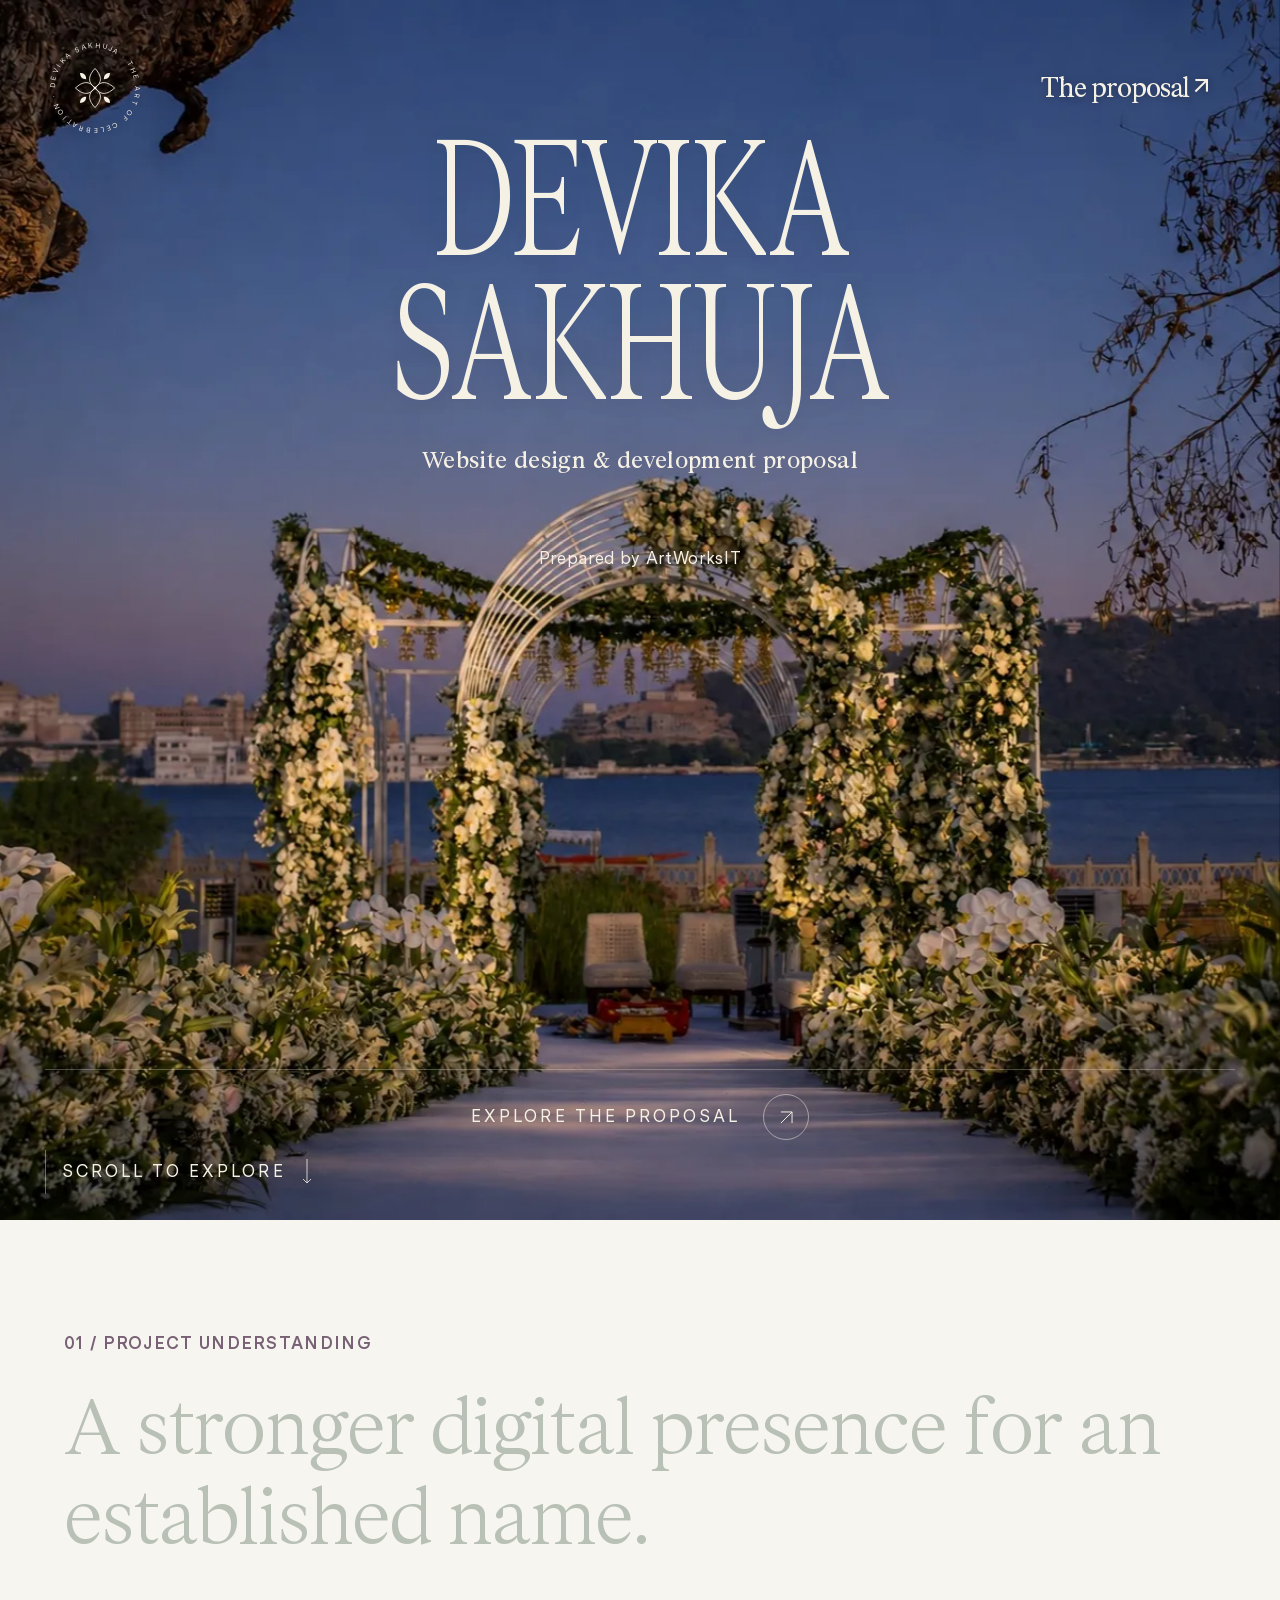
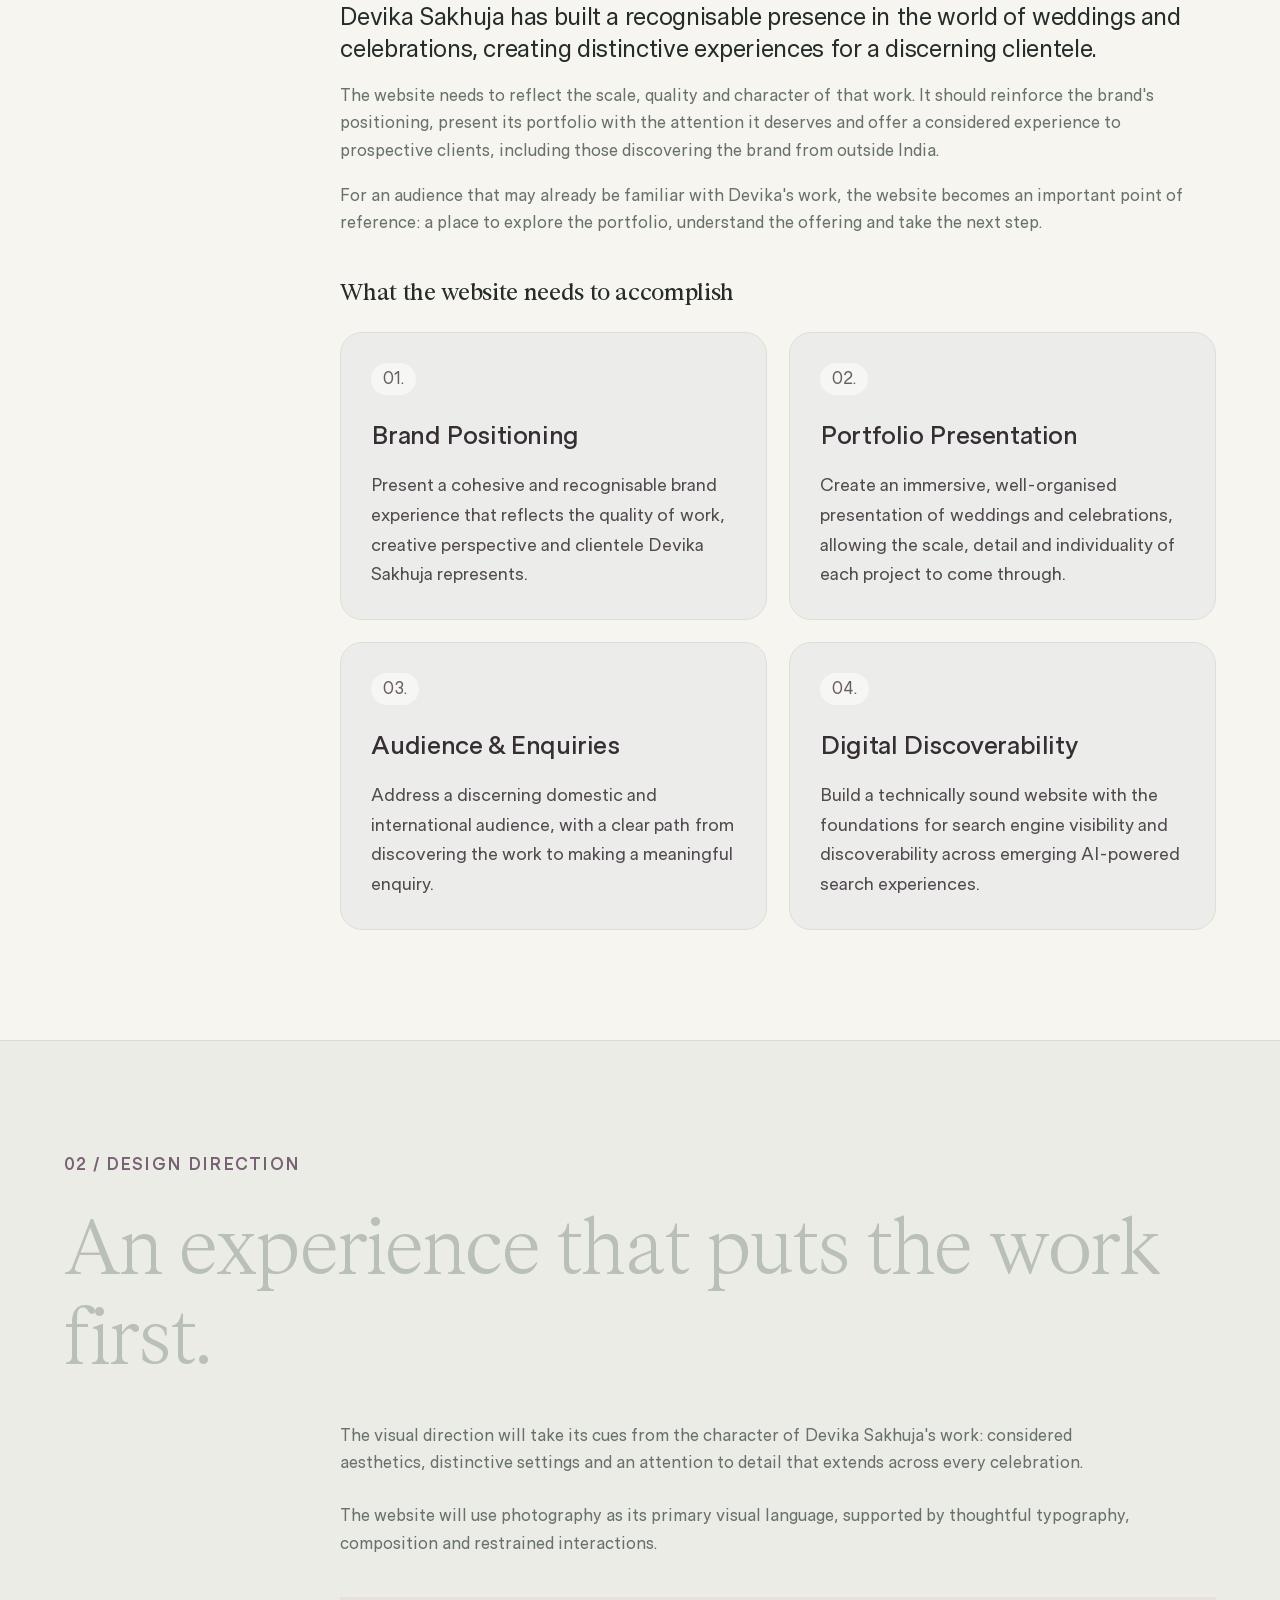
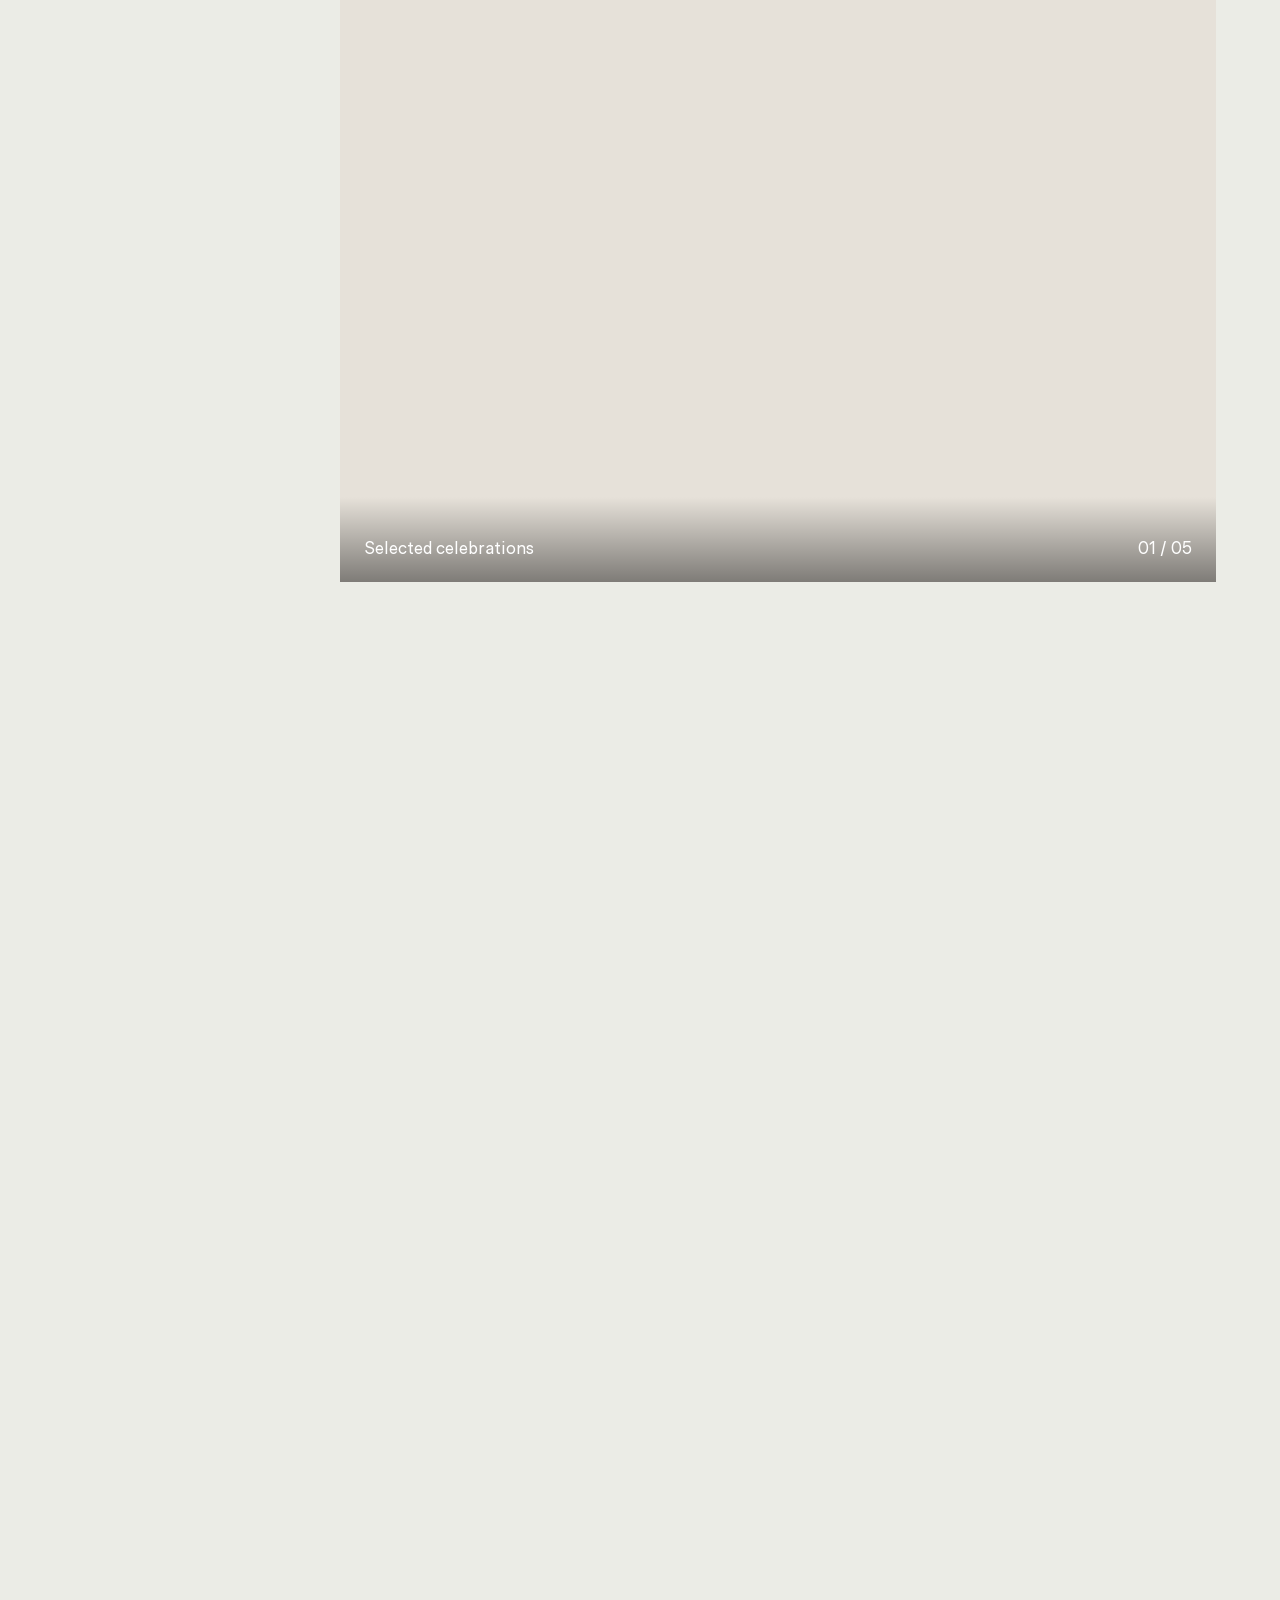
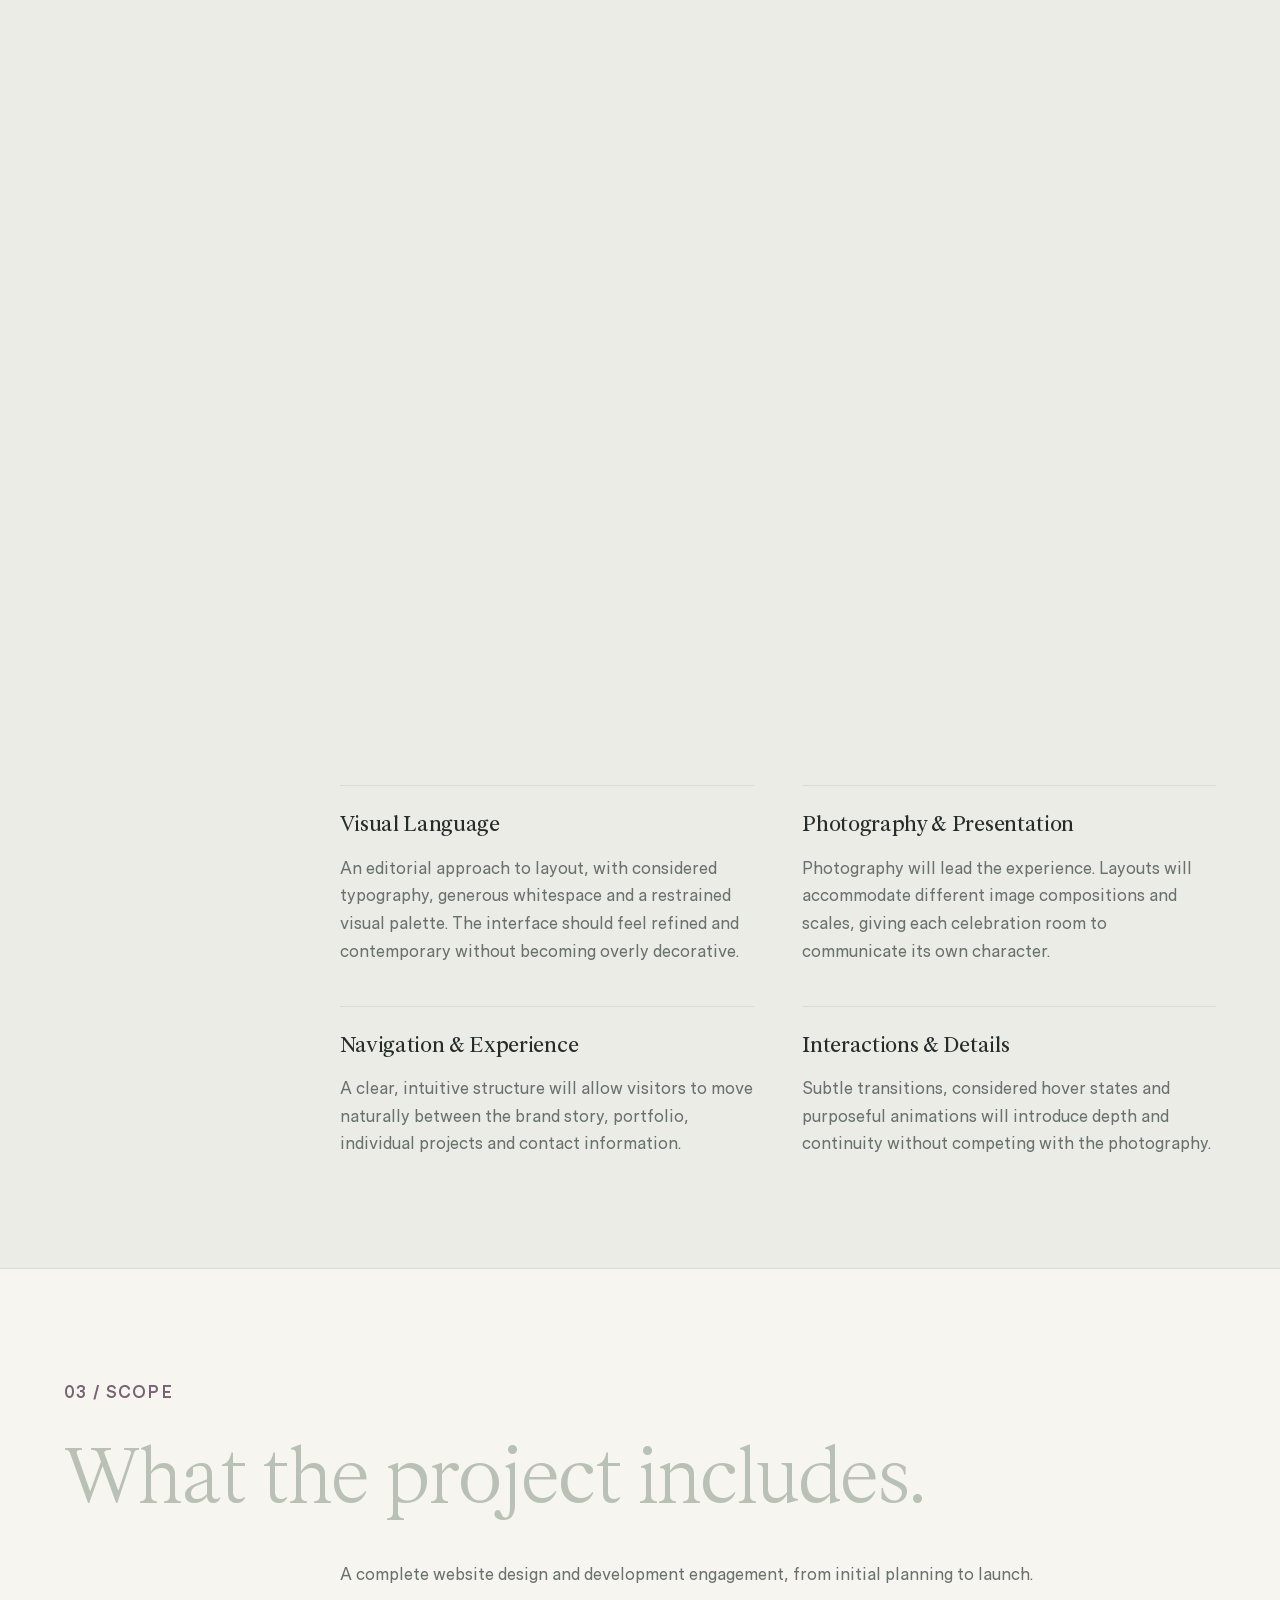
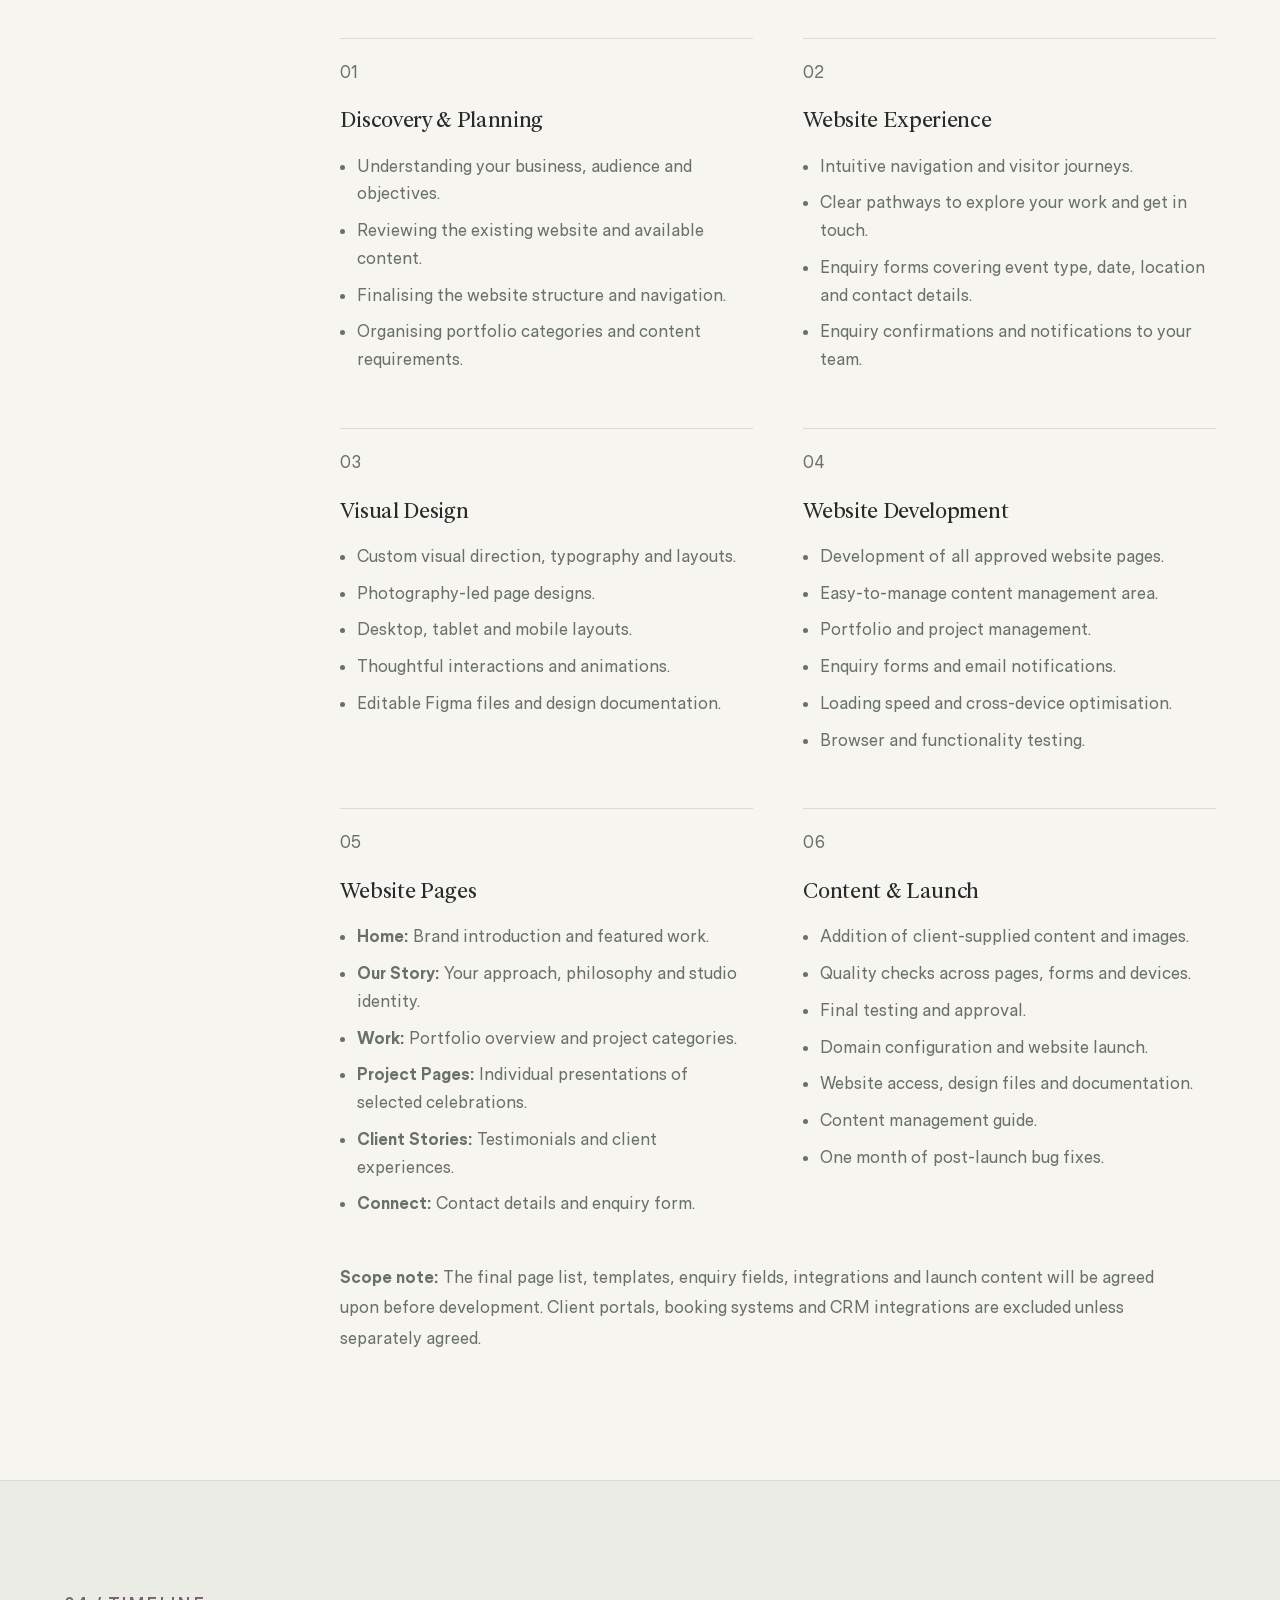
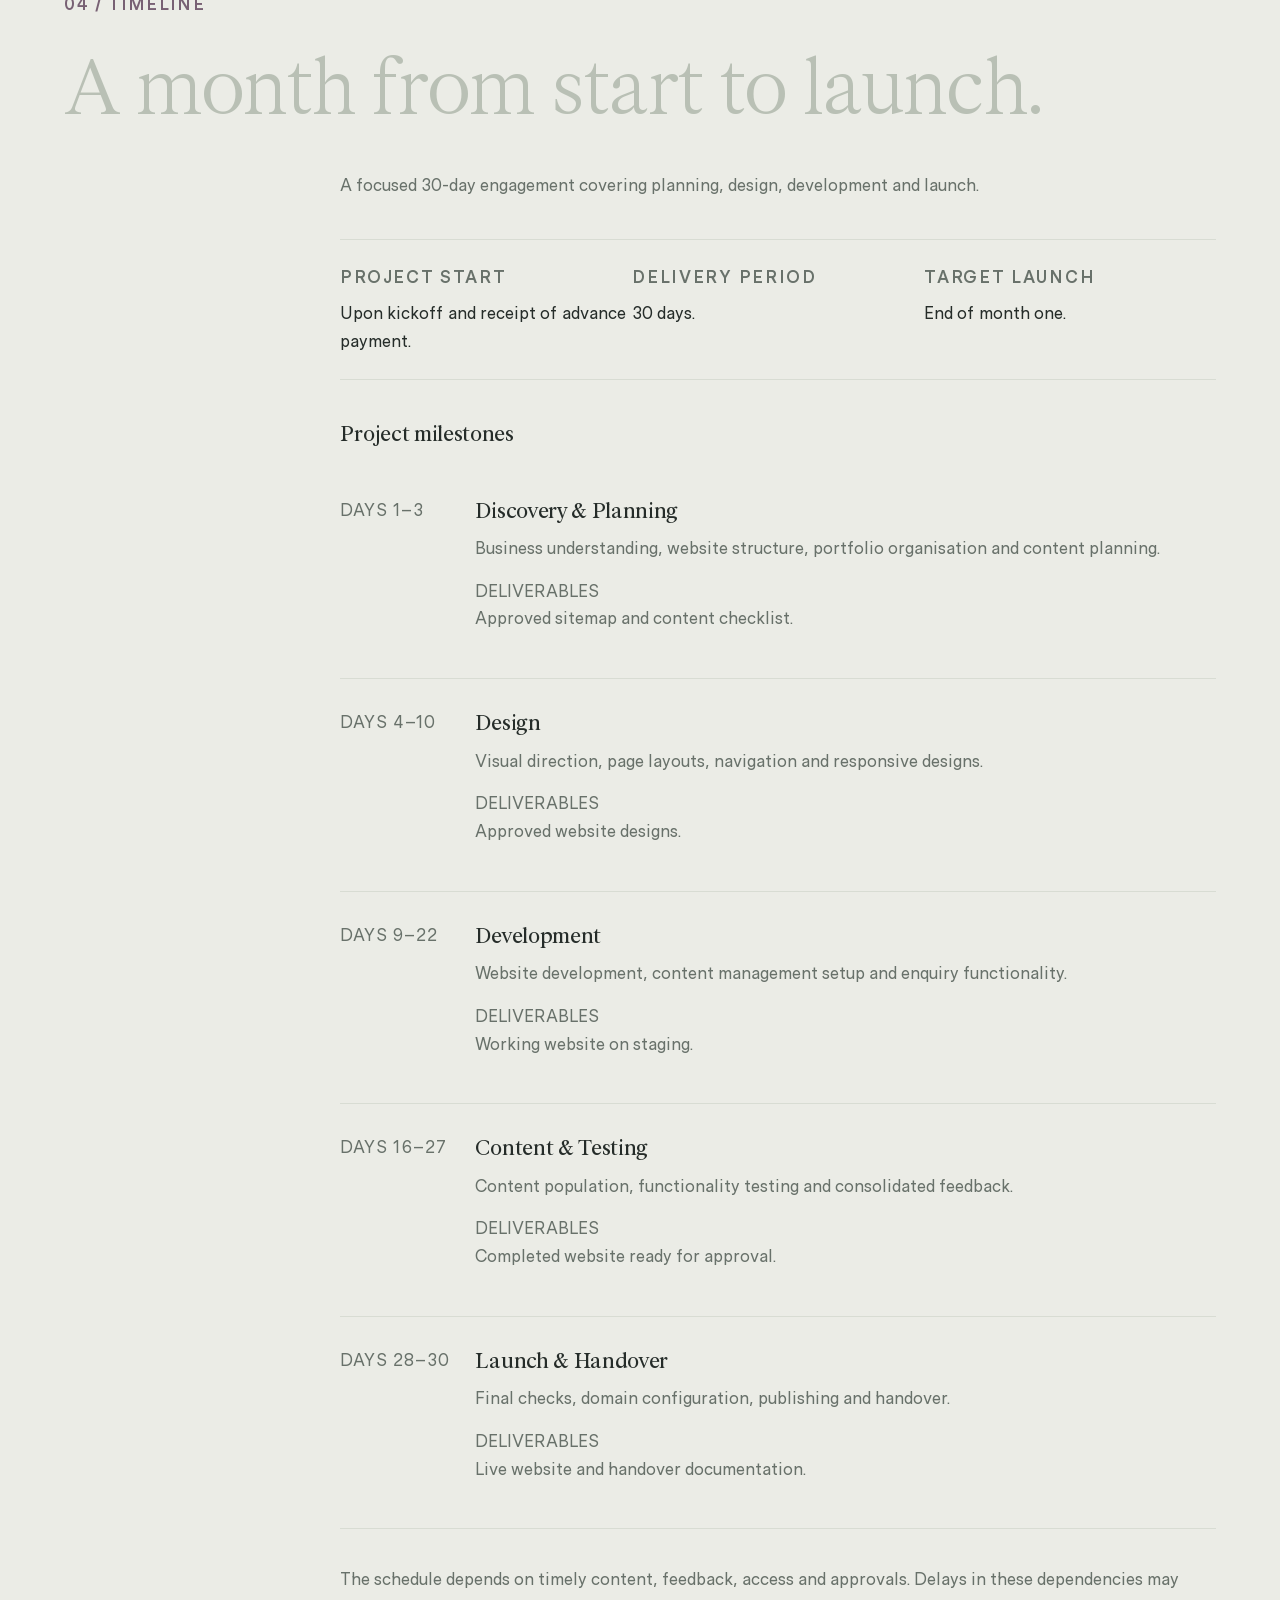
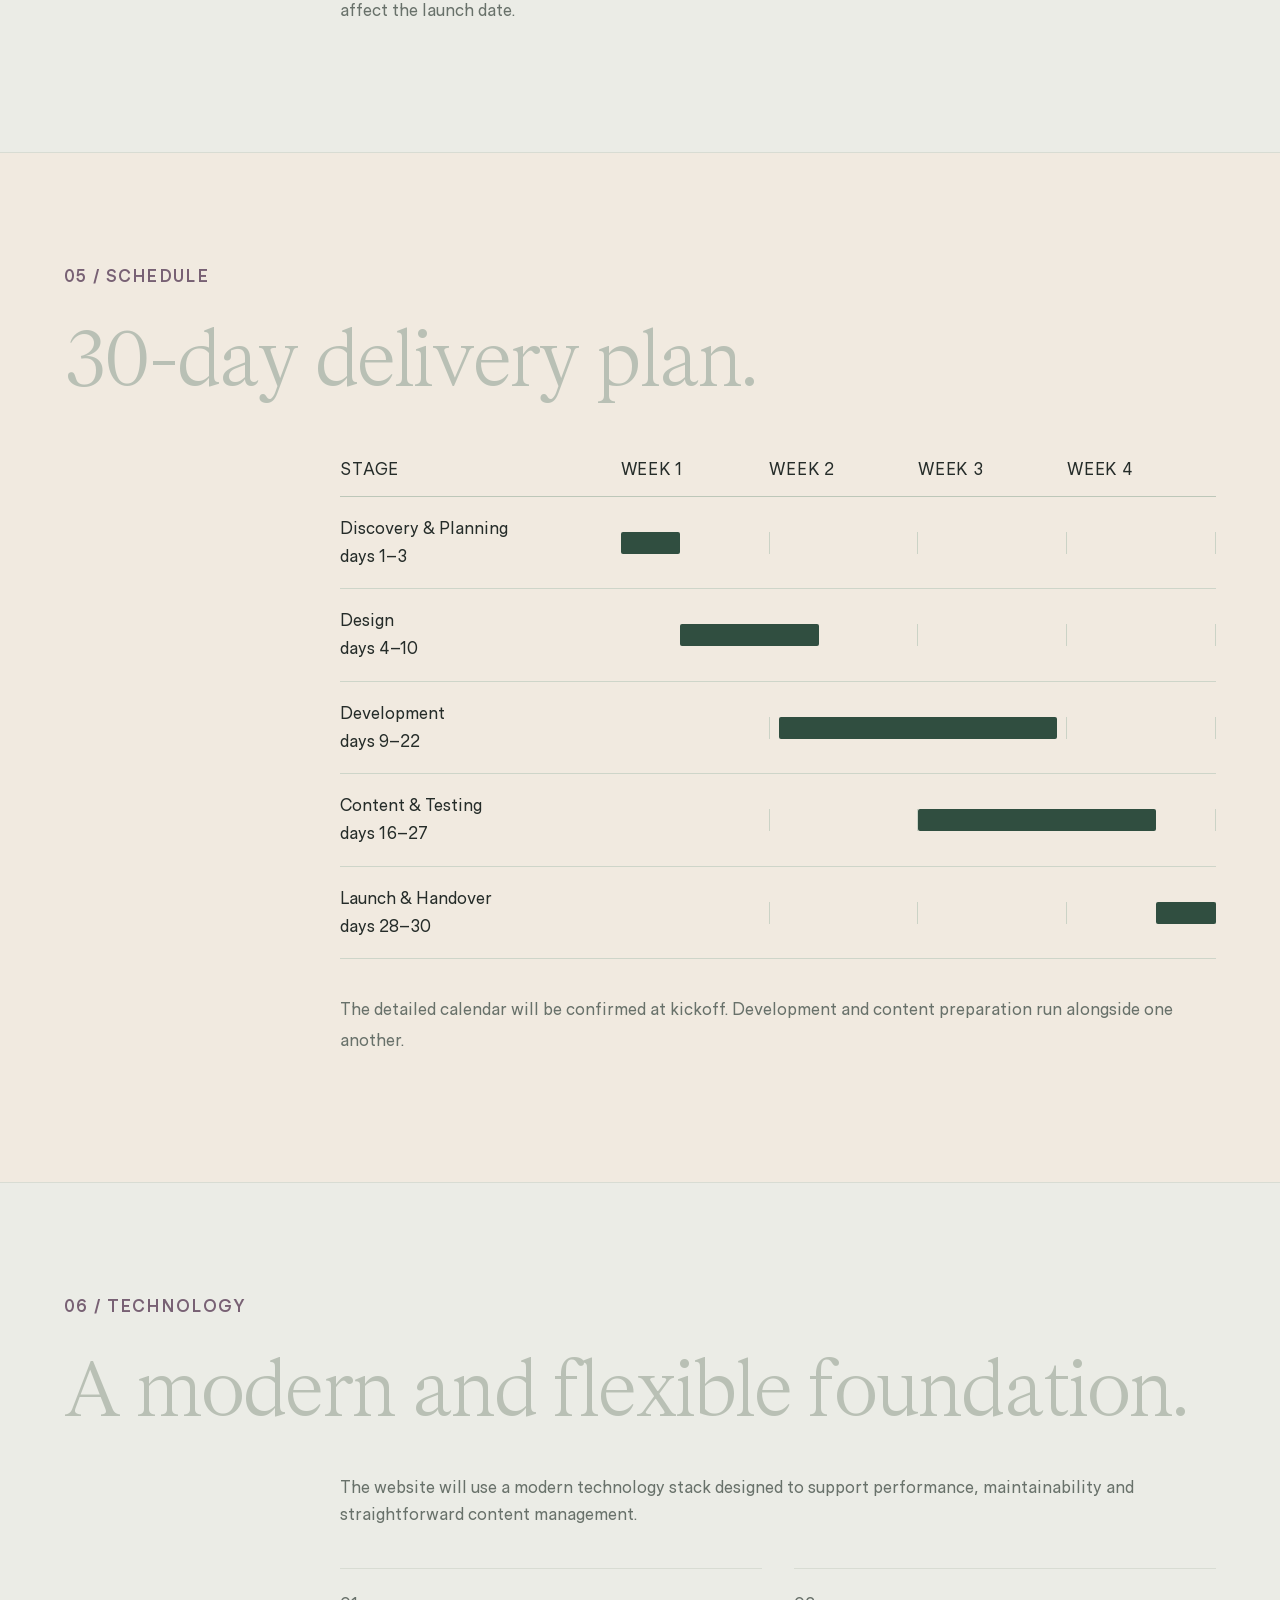
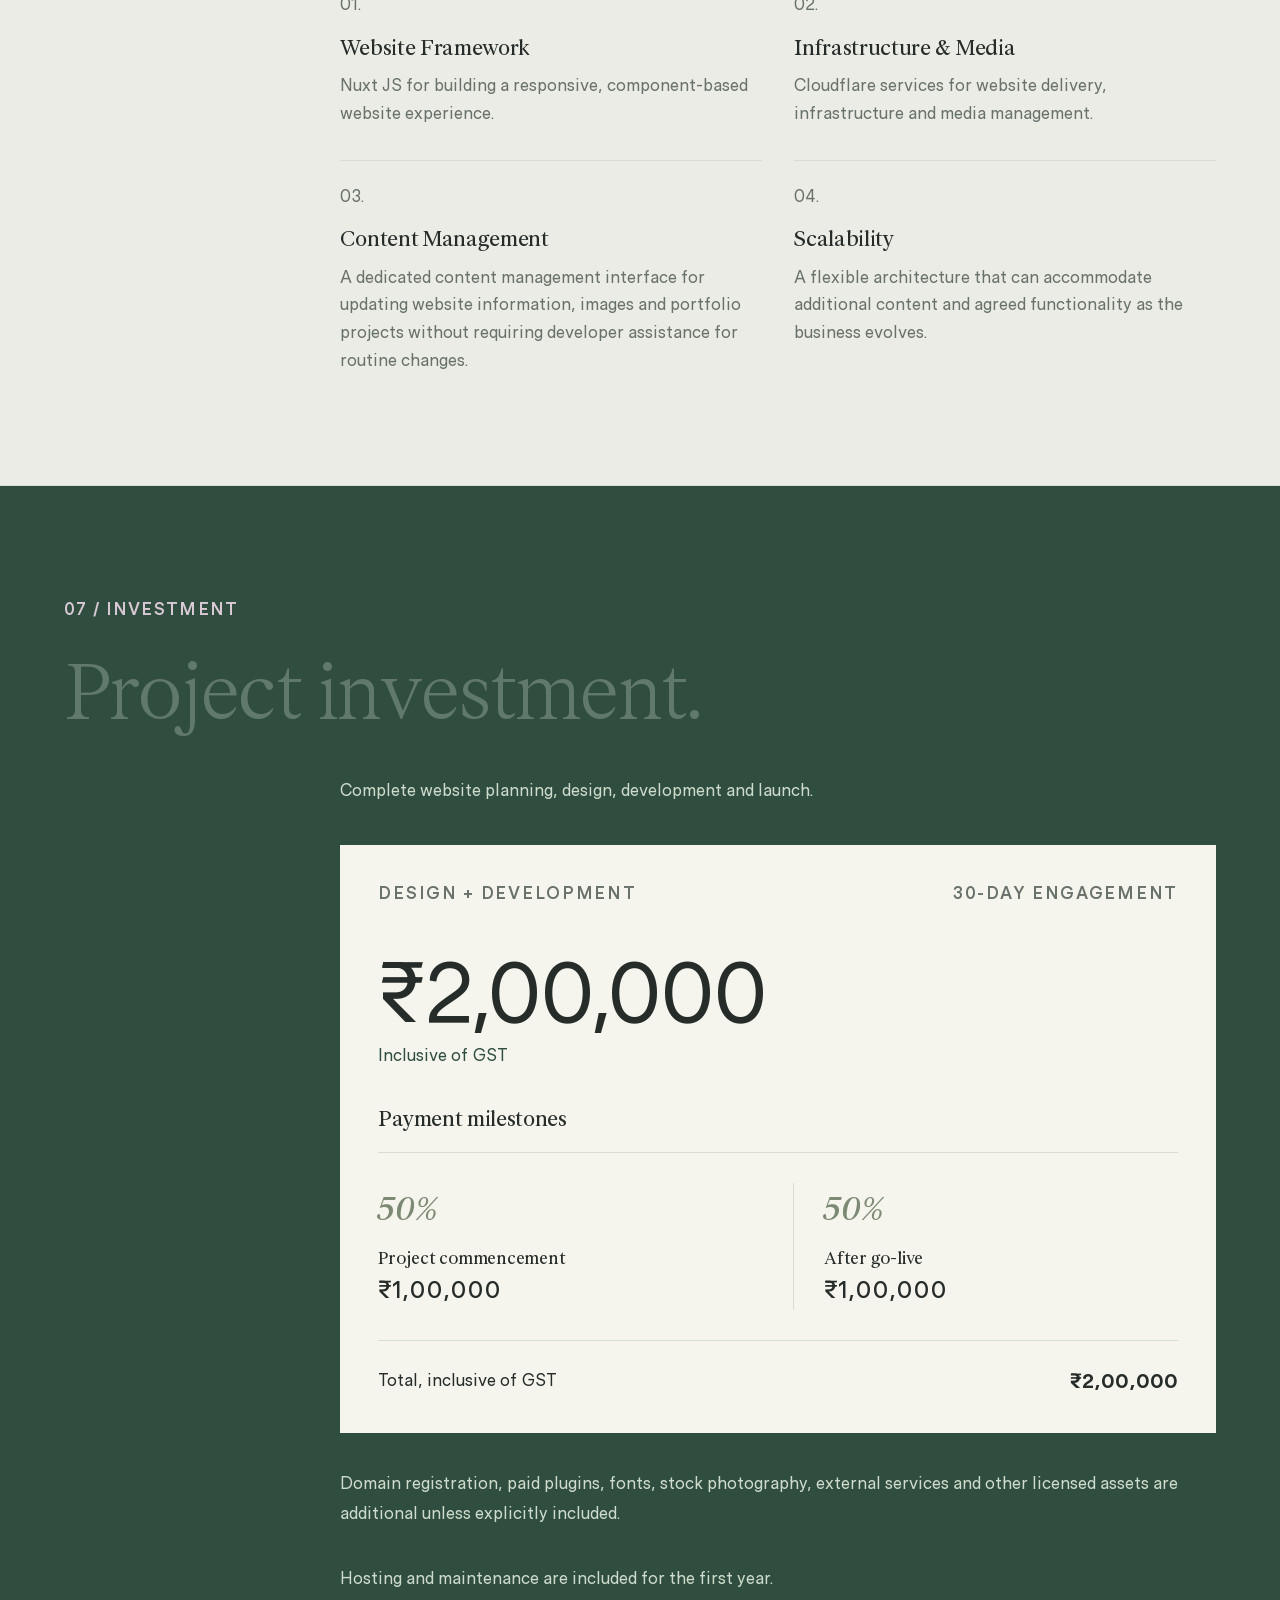
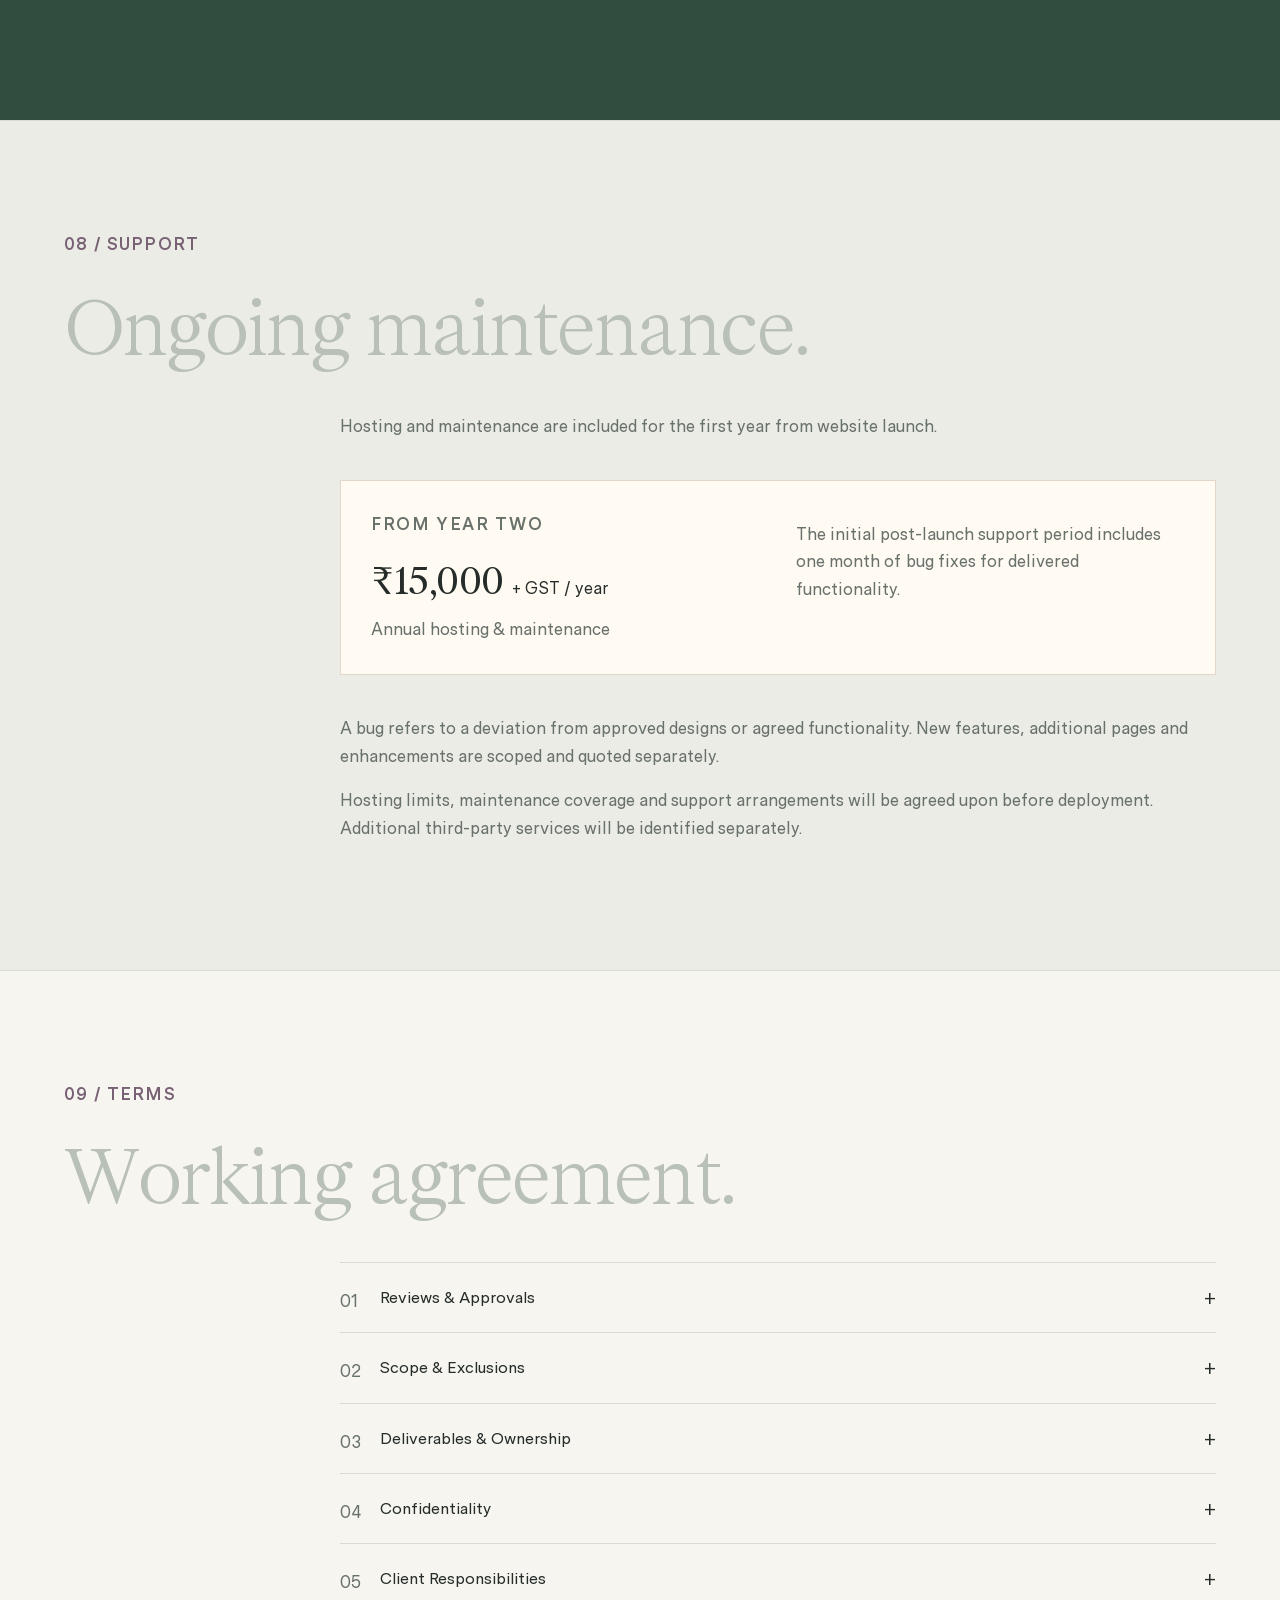
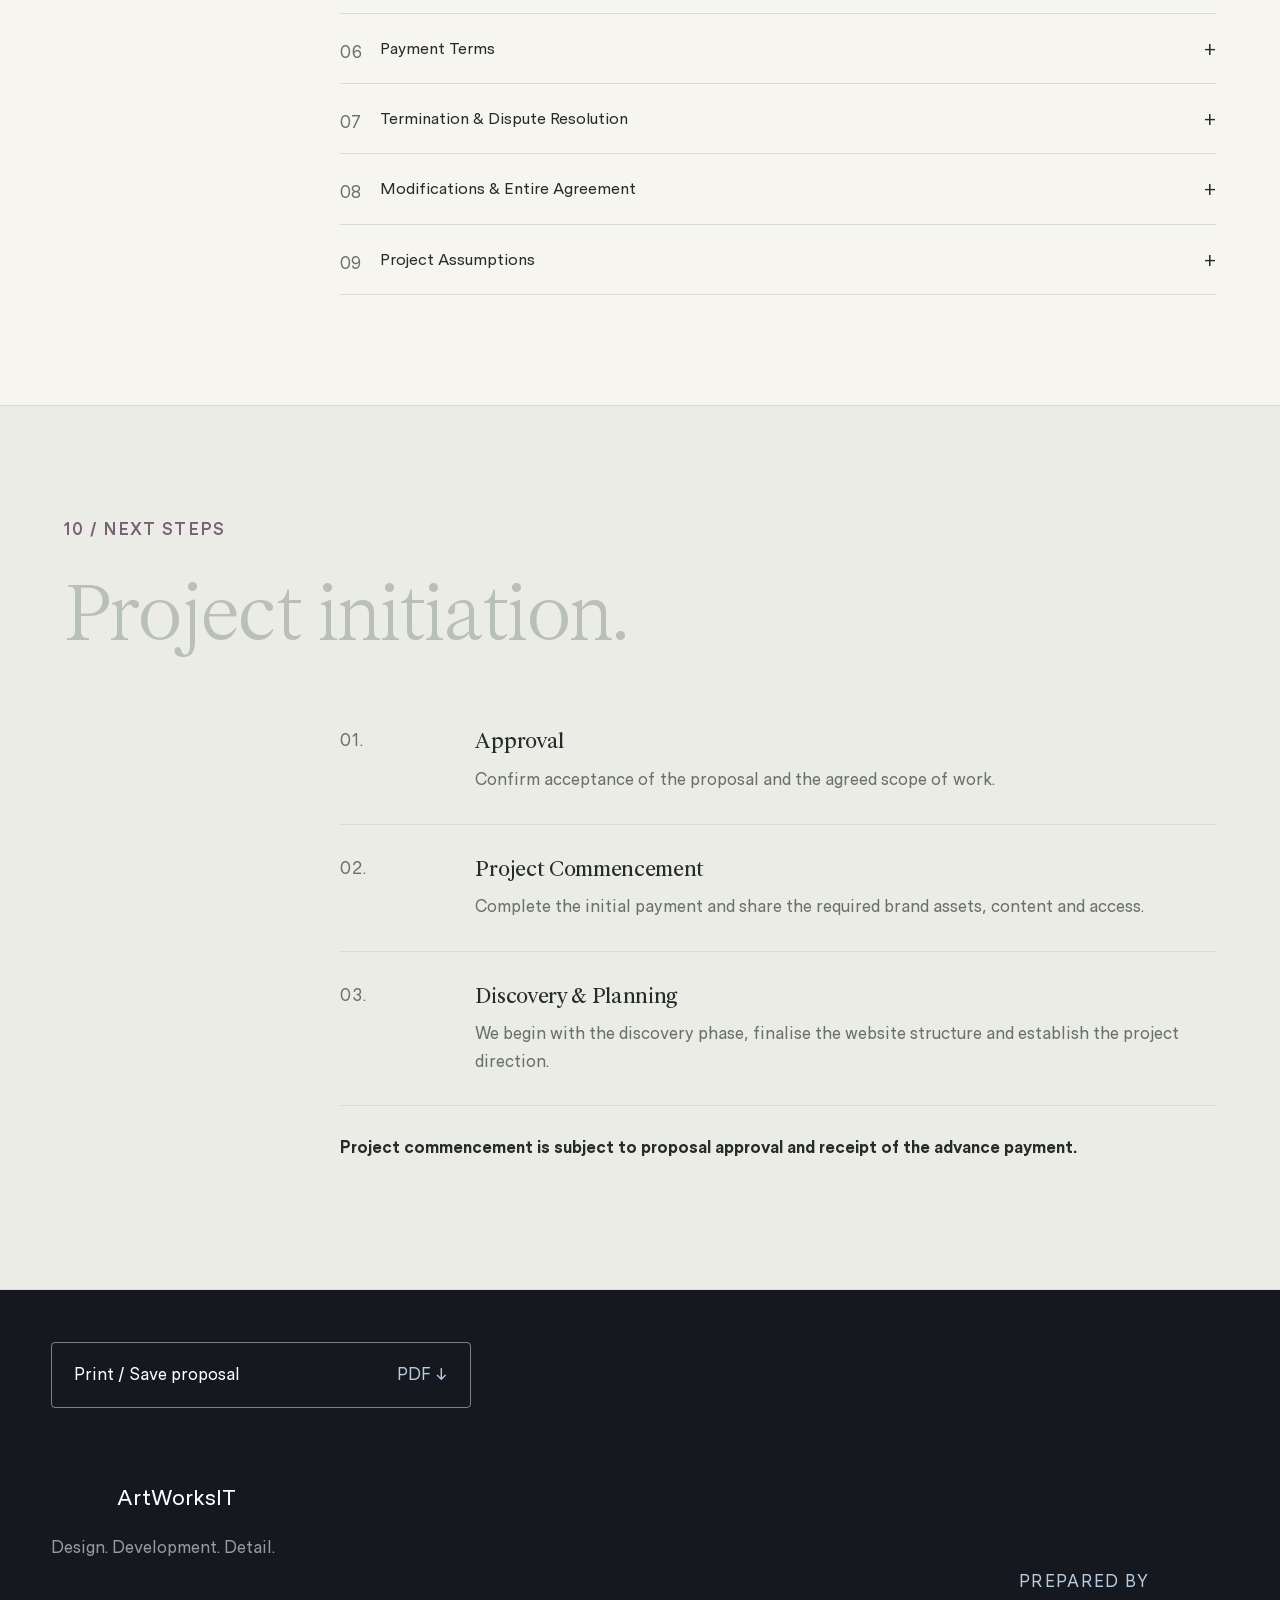
==== commit ca96b3ab: "Make current typography standard and remove editing controls" ====
--- a/index.html
+++ b/index.html
@@ -30,10 +30,10 @@
 <link rel="preload" as="image" type="image/webp" href="lake-twilight.webp" fetchpriority="high">
 <link rel="stylesheet" href="fonts.css">
 <link rel="stylesheet" href="style.css">
-<script>document.documentElement.classList.add('has-loader','intro-running');try{document.documentElement.dataset.pageVersion=localStorage.getItem('devika-proposal-page-version')==='mesh'?'mesh':'original'}catch{document.documentElement.dataset.pageVersion='original'}</script>
+<script>document.documentElement.classList.add('has-loader','intro-running');</script>
 <script type="application/ld+json">{"@context": "https://schema.org", "@type": "CreativeWork", "name": "Devika Sakhuja — Website Redesign Proposal", "description": "A website design and development proposal for Devika Sakhuja, covering brand presentation, wedding portfolio and client enquiries.", "inLanguage": "en-IN", "author": {"@type": "Organization", "name": "ArtWorksIT", "url": "https://artworksit.com/"}, "about": {"@type": "Person", "name": "Devika Sakhuja", "url": "https://devikasakhuja.com/"}}</script>
 <script defer src="https://analytics.artworksit.com/script.js" data-website-id="0e8f7c25-c8f2-441e-a51a-011ba5fe3da7"></script>
-</head><body id="top"><div class="mesh-background" aria-hidden="true"><div class="mesh-field"><span class="mesh-blob mesh-blob-one"></span><span class="mesh-blob mesh-blob-two"></span><span class="mesh-blob mesh-blob-three"></span><span class="mesh-blob mesh-blob-four"></span></div><div class="mesh-grain"></div></div>  <svg class="loader-svg-library" aria-hidden="true" xmlns="http://www.w3.org/2000/svg">
+</head><body id="top">  <svg class="loader-svg-library" aria-hidden="true" xmlns="http://www.w3.org/2000/svg">
     <defs>
       <symbol id="flower" viewBox="0 0 100 100">
         <g fill="none" stroke="currentColor" stroke-width="1.8">
@@ -116,4 +116,4 @@
 
 <aside class="section-nav"><button id="nav-toggle" aria-expanded="false" aria-controls="section-links"><span id="current-section">01 / Understanding</span><span id="nav-symbol">＋</span></button><div id="section-links" hidden><a href="#objective">01 Understanding</a><a href="#design-direction">02 Design Direction</a><a href="#scope">03 Scope</a><a href="#process">04 Timeline</a><a href="#schedule">05 Schedule</a><a href="#technology">06 Technology</a><a href="#pricing">07 Investment</a><a href="#support">08 Support</a><a href="#terms">09 Terms</a><a href="#next-steps">10 Next Steps</a></div></aside>
 <main><section id="objective" class="section"><div class="section-label">01 / PROJECT UNDERSTANDING</div><div class="section-content"><h2 data-gradient-wave-text data-gradient-wave-color-start="#b9c0b5" data-gradient-wave-color-wave="#786174">A stronger digital presence for an established name.</h2><div class="section-body"><p class="lead objective-statement">Devika Sakhuja has built a recognisable presence in the world of weddings and celebrations, creating distinctive experiences for a discerning clientele.</p><p>The website needs to reflect the scale, quality and character of that work. It should reinforce the brand's positioning, present its portfolio with the attention it deserves and offer a considered experience to prospective clients, including those discovering the brand from outside India.</p><p>For an audience that may already be familiar with Devika's work, the website becomes an important point of reference: a place to explore the portfolio, understand the offering and take the next step.</p><h3 class="focus-title">What the website needs to accomplish</h3><div class="objective-cards"><article class="objective-card"><span class="objective-card-number">01.</span><h3>Brand Positioning</h3><p>Present a cohesive and recognisable brand experience that reflects the quality of work, creative perspective and clientele Devika Sakhuja represents.</p></article><article class="objective-card"><span class="objective-card-number">02.</span><h3>Portfolio Presentation</h3><p>Create an immersive, well-organised presentation of weddings and celebrations, allowing the scale, detail and individuality of each project to come through.</p></article><article class="objective-card"><span class="objective-card-number">03.</span><h3>Audience &amp; Enquiries</h3><p>Address a discerning domestic and international audience, with a clear path from discovering the work to making a meaningful enquiry.</p></article><article class="objective-card"><span class="objective-card-number">04.</span><h3>Digital Discoverability</h3><p>Build a technically sound website with the foundations for search engine visibility and discoverability across emerging AI-powered search experiences.</p></article></div></div></div></section><section id="design-direction" class="section design-direction"><div class="section-label">02 / DESIGN DIRECTION</div><div class="section-content"><h2 data-gradient-wave-text data-gradient-wave-color-start="#b9c0b5" data-gradient-wave-color-wave="#786174">An experience that puts the work first.</h2><div class="section-body"><p class="lead">The visual direction will take its cues from the character of Devika Sakhuja's work: considered aesthetics, distinctive settings and an attention to detail that extends across every celebration.</p><p>The website will use photography as its primary visual language, supported by thoughtful typography, composition and restrained interactions.</p><div class="direction-slider direction-scroll-stack" role="region" aria-label="Design direction photography"><div class="direction-stack-frame"><figure class="direction-slide"><img width="1600" height="982" src="direction-01.webp" alt="A garden setting with pastel chairs, white panelling and floral arrangements." loading="lazy" decoding="async"><figcaption>01 / 05 · Devika Sakhuja</figcaption></figure><figure class="direction-slide"><img width="1600" height="1066" src="direction-02.webp" alt="A courtyard celebration with yellow drapes and marigold flowers." loading="lazy" decoding="async"><figcaption>02 / 05 · Devika Sakhuja</figcaption></figure><figure class="direction-slide"><img width="1600" height="908" src="direction-03.webp" alt="An outdoor evening celebration with pastel tables and a floral bar." loading="lazy" decoding="async"><figcaption>03 / 05 · Devika Sakhuja</figcaption></figure><figure class="direction-slide"><img width="1440" height="1800" src="direction-04.webp" alt="A glasshouse lounge with cascading purple flowers and green patterned flooring." loading="lazy" decoding="async"><figcaption>04 / 05 · Devika Sakhuja</figcaption></figure><figure class="direction-slide"><img width="594" height="433" src="direction-05.webp" alt="A wedding couple framed by white flowers." loading="lazy" decoding="async"><figcaption>05 / 05 · Devika Sakhuja</figcaption></figure><div class="direction-stack-meta" aria-hidden="true"><span>Selected celebrations</span><span class="direction-stack-count">01 / 05</span></div></div></div><div class="direction-principles"><article><h3>Visual Language</h3><p>An editorial approach to layout, with considered typography, generous whitespace and a restrained visual palette. The interface should feel refined and contemporary without becoming overly decorative.</p></article><article><h3>Photography &amp; Presentation</h3><p>Photography will lead the experience. Layouts will accommodate different image compositions and scales, giving each celebration room to communicate its own character.</p></article><article><h3>Navigation &amp; Experience</h3><p>A clear, intuitive structure will allow visitors to move naturally between the brand story, portfolio, individual projects and contact information.</p></article><article><h3>Interactions &amp; Details</h3><p>Subtle transitions, considered hover states and purposeful animations will introduce depth and continuity without competing with the photography.</p></article></div></div></div></section><section id="scope" class="section "><div class="section-label">03 / SCOPE</div><div class="section-content"><h2 data-gradient-wave-text data-gradient-wave-color-start="#b9c0b5" data-gradient-wave-color-wave="#786174">What the project includes.</h2><div class="section-body"><p class="lead">A complete website design and development engagement, from initial planning to launch.</p><div class="scope-grid"><article><span class="number">01</span><h3>Discovery &amp; Planning</h3><ul><li>Understanding your business, audience and objectives.</li><li>Reviewing the existing website and available content.</li><li>Finalising the website structure and navigation.</li><li>Organising portfolio categories and content requirements.</li></ul></article><article><span class="number">02</span><h3>Website Experience</h3><ul><li>Intuitive navigation and visitor journeys.</li><li>Clear pathways to explore your work and get in touch.</li><li>Enquiry forms covering event type, date, location and contact details.</li><li>Enquiry confirmations and notifications to your team.</li></ul></article><article><span class="number">03</span><h3>Visual Design</h3><ul><li>Custom visual direction, typography and layouts.</li><li>Photography-led page designs.</li><li>Desktop, tablet and mobile layouts.</li><li>Thoughtful interactions and animations.</li><li>Editable Figma files and design documentation.</li></ul></article><article><span class="number">04</span><h3>Website Development</h3><ul><li>Development of all approved website pages.</li><li>Easy-to-manage content management area.</li><li>Portfolio and project management.</li><li>Enquiry forms and email notifications.</li><li>Loading speed and cross-device optimisation.</li><li>Browser and functionality testing.</li></ul></article><article><span class="number">05</span><h3>Website Pages</h3><ul><li><strong>Home:</strong> Brand introduction and featured work.</li><li><strong>Our Story:</strong> Your approach, philosophy and studio identity.</li><li><strong>Work:</strong> Portfolio overview and project categories.</li><li><strong>Project Pages:</strong> Individual presentations of selected celebrations.</li><li><strong>Client Stories:</strong> Testimonials and client experiences.</li><li><strong>Connect:</strong> Contact details and enquiry form.</li></ul></article><article><span class="number">06</span><h3>Content &amp; Launch</h3><ul><li>Addition of client-supplied content and images.</li><li>Quality checks across pages, forms and devices.</li><li>Final testing and approval.</li><li>Domain configuration and website launch.</li><li>Website access, design files and documentation.</li><li>Content management guide.</li><li>One month of post-launch bug fixes.</li></ul></article></div><p class="note"><strong>Scope note:</strong> The final page list, templates, enquiry fields, integrations and launch content will be agreed upon before development. Client portals, booking systems and CRM integrations are excluded unless separately agreed.</p></div></div></section><section id="process" class="section "><div class="section-label">04 / TIMELINE</div><div class="section-content"><h2 data-gradient-wave-text data-gradient-wave-color-start="#b9c0b5" data-gradient-wave-color-wave="#786174">A month from start to launch.</h2><div class="section-body"><p class="lead">A focused 30-day engagement covering planning, design, development and launch.</p><div class="timeline-meta"><div><span>PROJECT START</span>Upon kickoff and receipt of advance payment.</div><div><span>DELIVERY PERIOD</span>30 days.</div><div><span>TARGET LAUNCH</span>End of month one.</div></div><h3>Project milestones</h3><div id="timeline"><article class="timeline-row"><span>DAYS 1–3</span><div><h3>Discovery & Planning</h3><p>Business understanding, website structure, portfolio organisation and content planning.</p><small>DELIVERABLES</small><p>Approved sitemap and content checklist.</p></div></article><article class="timeline-row"><span>DAYS 4–10</span><div><h3>Design</h3><p>Visual direction, page layouts, navigation and responsive designs.</p><small>DELIVERABLES</small><p>Approved website designs.</p></div></article><article class="timeline-row"><span>DAYS 9–22</span><div><h3>Development</h3><p>Website development, content management setup and enquiry functionality.</p><small>DELIVERABLES</small><p>Working website on staging.</p></div></article><article class="timeline-row"><span>DAYS 16–27</span><div><h3>Content & Testing</h3><p>Content population, functionality testing and consolidated feedback.</p><small>DELIVERABLES</small><p>Completed website ready for approval.</p></div></article><article class="timeline-row"><span>DAYS 28–30</span><div><h3>Launch & Handover</h3><p>Final checks, domain configuration, publishing and handover.</p><small>DELIVERABLES</small><p>Live website and handover documentation.</p></div></article></div><p class="note">The schedule depends on timely content, feedback, access and approvals. Delays in these dependencies may affect the launch date.</p></div></div></section><section id="schedule" class="section schedule-section"><div class="section-label">05 / SCHEDULE</div><div class="section-content"><h2 data-gradient-wave-text data-gradient-wave-color-start="#b9c0b5" data-gradient-wave-color-wave="#786174">30-day delivery plan.</h2><div class="section-body"><div class="gantt" role="img" aria-label="30-day plan: Discovery and Planning days 1–3; Design days 4–10; Development days 9–22; Content and Testing days 16–27; Launch and Handover days 28–30."><div class="gantt-head"><span>STAGE</span><span>WEEK 1</span><span>WEEK 2</span><span>WEEK 3</span><span>WEEK 4</span></div><div id="gantt-rows"><div class="gantt-row"><span>Discovery & Planning<br><small>days 1–3</small></span><div class="track"><div class="bar" style="margin-left:0%;width:10%"></div></div></div><div class="gantt-row"><span>Design<br><small>days 4–10</small></span><div class="track"><div class="bar" style="margin-left:10%;width:23.33%"></div></div></div><div class="gantt-row"><span>Development<br><small>days 9–22</small></span><div class="track"><div class="bar" style="margin-left:26.67%;width:46.67%"></div></div></div><div class="gantt-row"><span>Content & Testing<br><small>days 16–27</small></span><div class="track"><div class="bar" style="margin-left:50%;width:40%"></div></div></div><div class="gantt-row"><span>Launch & Handover<br><small>days 28–30</small></span><div class="track"><div class="bar" style="margin-left:90%;width:10%"></div></div></div></div></div><p class="note">The detailed calendar will be confirmed at kickoff. Development and content preparation run alongside one another.</p></div></div></section><section id="technology" class="section"><div class="section-label">06 / TECHNOLOGY</div><div class="section-content"><h2 data-gradient-wave-text data-gradient-wave-color-start="#b9c0b5" data-gradient-wave-color-wave="#786174">A modern and flexible foundation.</h2><div class="section-body"><p class="lead">The website will use a modern technology stack designed to support performance, maintainability and straightforward content management.</p><div class="tech"><article><span>01.</span><h3>Website Framework</h3><p>Nuxt JS for building a responsive, component-based website experience.</p></article><article><span>02.</span><h3>Infrastructure &amp; Media</h3><p>Cloudflare services for website delivery, infrastructure and media management.</p></article><article><span>03.</span><h3>Content Management</h3><p>A dedicated content management interface for updating website information, images and portfolio projects without requiring developer assistance for routine changes.</p></article><article><span>04.</span><h3>Scalability</h3><p>A flexible architecture that can accommodate additional content and agreed functionality as the business evolves.</p></article></div></div></div></section><section id="pricing" class="section pricing"><div class="section-label">07 / INVESTMENT</div><div class="section-content"><h2 data-gradient-wave-text data-gradient-wave-color-start="rgba(245, 246, 239, 0.25)" data-gradient-wave-color-wave="#dbc492">Project investment.</h2><div class="section-body"><p>Complete website planning, design, development and launch.</p><div class="price-card"><div class="price-top"><span>DESIGN + DEVELOPMENT</span><span>30-DAY ENGAGEMENT</span></div><div class="amount">₹2,00,000</div><p class="tax">Inclusive of GST</p><h3>Payment milestones</h3><div class="payments"><div><span class="payment-percent">50%</span><h3>Project commencement</h3><strong>₹1,00,000</strong></div><div><span class="payment-percent">50%</span><h3>After go-live</h3><strong>₹1,00,000</strong></div></div><div class="total"><span>Total, inclusive of GST</span><strong>₹2,00,000</strong></div></div><p class="note">Domain registration, paid plugins, fonts, stock photography, external services and other licensed assets are additional unless explicitly included.</p><p class="note">Hosting and maintenance are included for the first year.</p></div></div></section><section id="support" class="section "><div class="section-label">08 / SUPPORT</div><div class="section-content"><h2 data-gradient-wave-text data-gradient-wave-color-start="#b9c0b5" data-gradient-wave-color-wave="#786174">Ongoing maintenance.</h2><div class="section-body"><p class="lead">Hosting and maintenance are included for the first year from website launch.</p><div class="maintenance"><div><span>FROM YEAR TWO</span><h3>₹15,000 <small>+ GST / year</small></h3><p>Annual hosting &amp; maintenance</p></div><p>The initial post-launch support period includes one month of bug fixes for delivered functionality.</p></div><p>A bug refers to a deviation from approved designs or agreed functionality. New features, additional pages and enhancements are scoped and quoted separately.</p><p>Hosting limits, maintenance coverage and support arrangements will be agreed upon before deployment. Additional third-party services will be identified separately.</p></div></div></section><section id="terms" class="section "><div class="section-label">09 / TERMS</div><div class="section-content"><h2 data-gradient-wave-text data-gradient-wave-color-start="#b9c0b5" data-gradient-wave-color-wave="#786174">Working agreement.</h2><div class="section-body"><div id="terms-list"><details><summary><span>01</span>Reviews & Approvals</summary><p>The engagement includes up to two consolidated design review rounds and two consolidated testing feedback rounds.</p><p>One designated representative will coordinate feedback and approvals.</p><p>The website structure, page list and designs must be approved in writing before development. Launch will follow written approval of the completed website.</p><p>The review limits do not restrict fixes required to deliver the agreed scope. Changes to approved work or additional requirements will be documented and agreed upon separately.</p></details><details><summary><span>02</span>Scope & Exclusions</summary><p>The engagement covers one website for Devika Sakhuja, including the agreed portfolio presentation and client enquiry journey.</p><p>Additional websites, client portals, online booking, payment collection, CRM implementation and complex workflow automation are excluded unless separately agreed.</p><p>The final website structure, integrations and content requirements will be confirmed before development.</p></details><details><summary><span>03</span>Deliverables & Ownership</summary><p>Final handover includes:</p><ul><li>Editable Figma design files.</li><li>Custom website code and project-specific designs.</li><li>GitHub repository access.</li><li>Website and content management administrator access.</li><li>Setup documentation and content management guide.</li></ul><p>Live CMS training is not included unless separately agreed.</p><p>Upon receipt of full payment, ownership of the custom website code, design files and project-specific deliverables created by ArtWorksIT transfers to the Client.</p><p>Third-party software, libraries, frameworks, fonts, plugins and licensed assets remain subject to their respective licences.</p></details><details><summary><span>04</span>Confidentiality</summary><p>Both parties agree to keep shared project information confidential and not disclose it to third parties without prior written consent. This obligation continues after project completion.</p></details><details><summary><span>05</span>Client Responsibilities</summary><p>The Client will provide:</p><ul><li>Final website content and business information.</li><li>Approved photographs and portfolio material.</li><li>Relevant brand assets.</li><li>Access to required accounts and services.</li><li>Timely feedback and approvals.</li></ul><p>The Client is responsible for permissions relating to supplied content and imagery.</p><p>Delays in content, access, feedback or approvals may affect the project timeline.</p></details><details><summary><span>06</span>Payment Terms</summary><p>The total project fee is ₹2,00,000 inclusive of GST.</p><ul><li>50% advance (₹1,00,000) at project commencement.</li><li>50% final payment (₹1,00,000) after go-live.</li></ul><p>Invoices are payable within seven days of the invoice date. Work begins after receipt of the advance.</p><p>Payment delays may result in work being paused until outstanding amounts are cleared.</p><p>Hosting and maintenance are included for the first year. From year two, the annual fee is ₹15,000 plus GST.</p><p>External services and licensed assets are additional unless expressly included.</p></details><details><summary><span>07</span>Termination & Dispute Resolution</summary><p>Either party may terminate the agreement in the event of a material breach by providing written notice.</p><p>Upon termination, the Client will compensate ArtWorksIT for services rendered and applicable expenses.</p><p>Disputes will first be addressed through good-faith negotiations. If unresolved, the courts in Bangalore will have exclusive jurisdiction.</p><p>This agreement is governed by the laws of India.</p></details><details><summary><span>08</span>Modifications & Entire Agreement</summary><p>This proposal represents the complete understanding between both parties and supersedes previous agreements relating to this engagement.</p><p>Modifications must be documented in writing and signed by both parties.</p></details><details><summary><span>09</span>Project Assumptions</summary><p>The Client will supply final copy, approved images and other required assets.</p><p>ArtWorksIT will populate the client-supplied content included in the agreed launch content list.</p><p>Bulk content migration, copywriting, translation and asset production are excluded unless expressly included.</p><p>The one-month timeline depends on timely content, access and approvals. Hosting arrangements, infrastructure limits and maintenance responsibilities will be agreed upon before deployment.</p><p>Any requirements beyond the agreed scope will require separate written approval.</p></details></div></div></div></section><section id="next-steps" class="section"><div class="section-label">10 / NEXT STEPS</div><div class="section-content"><h2 data-gradient-wave-text data-gradient-wave-color-start="#b9c0b5" data-gradient-wave-color-wave="#786174">Project initiation.</h2><div class="section-body"><ol class="next-steps-list"><li class="timeline-row"><span>01.</span><div><h3>Approval</h3><p>Confirm acceptance of the proposal and the agreed scope of work.</p></div></li><li class="timeline-row"><span>02.</span><div><h3>Project Commencement</h3><p>Complete the initial payment and share the required brand assets, content and access.</p></div></li><li class="timeline-row"><span>03.</span><div><h3>Discovery &amp; Planning</h3><p>We begin with the discovery phase, finalise the website structure and establish the project direction.</p></div></li></ol><p class="next-steps-note"><strong>Project commencement is subject to proposal approval and receipt of the advance payment.</strong></p></div></div></section></main>
-<footer class="proposal-footer" id="proposal-footer"><button class="proposal-print" id="print" type="button"><span>Print / Save proposal</span><span>PDF ↓</span></button><div class="proposal-footer-top"><div class="footer-agency"><a href="https://artworksit.com/" target="_blank" rel="noopener"><img src="artworksit-logo.webp" alt="" width="56" height="56" loading="lazy"><span>ArtWorksIT</span></a><span>Design. Development. Detail.</span></div><div class="footer-signatory"><img class="footer-signature" src="signature.webp" alt="Signature of Uday Rathore" width="540" height="296" loading="lazy"><span class="footer-prepared">Prepared by</span><strong>Uday Rathore</strong><a class="footer-phone" href="tel:+918792745204">+91 87927 45204 ↗</a></div></div><a class="footer-wordmark" href="https://artworksit.com/" target="_blank" rel="noopener" aria-label="ArtWorksIT">ARTWORKSIT</a><div class="footer-utility"><span>Devika Sakhuja · Website redesign proposal</span><div><button class="replay-intro" type="button">Replay intro ↻</button><a href="#top">Back to top ↑</a></div></div></footer></div><script defer src="gsap.min.js"></script><script defer src="ScrollTrigger.min.js"></script><script defer src="SplitText.min.js"></script><script defer src="script.js"></script><script defer src="type-controls.js"></script><script defer src="gradient-wave.js"></script><script defer src="hero.js"></script><script defer src="loader.js"></script></body></html>
+<footer class="proposal-footer" id="proposal-footer"><button class="proposal-print" id="print" type="button"><span>Print / Save proposal</span><span>PDF ↓</span></button><div class="proposal-footer-top"><div class="footer-agency"><a href="https://artworksit.com/" target="_blank" rel="noopener"><img src="artworksit-logo.webp" alt="" width="56" height="56" loading="lazy"><span>ArtWorksIT</span></a><span>Design. Development. Detail.</span></div><div class="footer-signatory"><img class="footer-signature" src="signature.webp" alt="Signature of Uday Rathore" width="540" height="296" loading="lazy"><span class="footer-prepared">Prepared by</span><strong>Uday Rathore</strong><a class="footer-phone" href="tel:+918792745204">+91 87927 45204 ↗</a></div></div><a class="footer-wordmark" href="https://artworksit.com/" target="_blank" rel="noopener" aria-label="ArtWorksIT">ARTWORKSIT</a><div class="footer-utility"><span>Devika Sakhuja · Website redesign proposal</span><div><button class="replay-intro" type="button">Replay intro ↻</button><a href="#top">Back to top ↑</a></div></div></footer></div><script defer src="gsap.min.js"></script><script defer src="ScrollTrigger.min.js"></script><script defer src="SplitText.min.js"></script><script defer src="script.js"></script><script defer src="gradient-wave.js"></script><script defer src="hero.js"></script><script defer src="loader.js"></script></body></html>
--- a/style.css
+++ b/style.css
@@ -1 +1 @@
-:root{--paper:#f6f5f0;--ink:#252c29;--muted:#68716a;--line:#d8dcd3;--green:#304e40;--soft:#e8ede5;--hero-weight:400;--section-weight:400;--section-spacing:-.025em;--section-height:1.17}*{box-sizing:border-box}html{scroll-behavior:smooth;scroll-padding-top:40px}body{margin:0;background:var(--paper);color:var(--ink);font-size:16px}a{color:inherit}a,button,summary{-webkit-tap-highlight-color:transparent;touch-action:manipulation}button{font:inherit}a:focus-visible{outline:2px solid #b58d51;outline-offset:5px}button:focus-visible{outline:2px solid #b58d51;outline-offset:5px}summary:focus-visible{outline:2px solid #b58d51;outline-offset:5px}.section-label{font-weight:600}.maintenance>div>span,.price-top,.timeline-meta span{font-weight:600;letter-spacing:1.7px}h1{font-size:calc(clamp(58px,7.1vw,108px));margin:0 0 28px}.section{max-width:1440px;margin:auto;padding:110px 5%;display:grid;grid-template-columns:24% 76%;border-bottom:1px solid var(--line);scroll-margin-top:20px}.section-label{font-size:10px;padding-top:12px;color:var(--muted);letter-spacing:1.3px}.section-content{max-width:960px}h2{font-size:calc(clamp(34px,4vw,57px));margin:0 0 32px}h3{font-size:21px;margin:0 0 18px}.lead{font-size:22px;line-height:1.6;max-width:820px;margin:0 0 26px}p{color:var(--muted);max-width:850px}.scope-grid article,details{border-top:1px solid var(--line)}details:last-child{border-bottom:1px solid var(--line)}summary{cursor:pointer;list-style:none;padding:23px 32px 23px 0;position:relative;font-size:17px;line-height:1.45}summary::-webkit-details-marker{display:none}summary:after{content:"+";position:absolute;right:0;font-size:23px;top:18px;font-weight:300}details[open] summary:after{content:"−"}details p{margin:0 30px 25px 0;font-size:15px}.scope-grid{display:grid;grid-template-columns:1fr 1fr;gap:45px 50px;margin-top:50px}.scope-grid article{padding-top:20px}.number{font-size:12px;color:#7c8b79;display:block;margin-bottom:20px}.scope-grid ul{padding-left:17px;color:var(--muted);font-size:14px;margin-bottom:0}.scope-grid li{margin:9px 0}.note{font-size:12px;line-height:1.8;margin-top:35px}.timeline-meta{display:grid;grid-template-columns:repeat(3,1fr);padding:24px 0;border-block:1px solid var(--line);margin:40px 0}.timeline-meta div{font-size:14px}.timeline-meta span{display:block;font-size:9px;color:var(--muted);margin-bottom:8px}.timeline-row{display:grid;grid-template-columns:100px 1fr;gap:20px;padding:30px 0;border-bottom:1px solid var(--line)}.timeline-row>span{font-size:11px;letter-spacing:1px;color:var(--green)}.timeline-row h3{margin:0 0 10px}.timeline-row p{font-size:14px;margin:0 0 15px}.timeline-row small{font-size:11px;color:var(--green);display:block}.schedule-section{background:#e9ede5}.gantt{margin-top:40px;min-width:600px}.gantt-head{display:grid;grid-template-columns:32% repeat(4,17%);font-size:9px;letter-spacing:.7px;border-bottom:1px solid #bdc7b9;padding:12px 0}.gantt-row{display:grid;grid-template-columns:32% 68%;font-size:12px;padding:18px 0;border-bottom:1px solid #ced5c9;align-items:center}.gantt-row span{padding-right:15px}.track{height:22px;background:repeating-linear-gradient(90deg,transparent,transparent calc(25% - 1px),#cbd3c6 calc(25% - 1px),#cbd3c6 25%)}.bar{height:100%;background:var(--green);border-radius:2px}.tech{display:grid;grid-template-columns:1fr 1fr;gap:32px;margin-top:40px}.tech article{padding-top:22px;border-top:1px solid var(--line)}.tech span{font-size:11px;color:var(--muted)}.tech h3{margin:15px 0 10px}.tech p{font-size:14px;margin:0}.pricing{background:var(--green);color:#f5f6ef;max-width:none}.pricing .section-content{max-width:960px}.pricing .section-label,.pricing p{color:#cfdbcc}.price-card{background:#f5f5ed;color:var(--ink);margin-top:40px;padding:35px 38px}.price-top{display:flex;justify-content:space-between;font-size:9px;color:var(--muted)}.amount{font-size:calc(clamp(50px,6.5vw,90px));letter-spacing:-4px;line-height:1.2;margin:35px 0 0}.pricing .tax{color:var(--green);margin:0 0 35px;font-size:14px}.payments{display:grid;grid-template-columns:1fr 1fr;border-block:1px solid var(--line);padding:30px 0;gap:30px}.payments>div+div{border-left:1px solid var(--line);padding-left:30px}.payment-percent{font-style:italic;font-size:32px;color:#7c8a73}.payments h3{font-size:17px;margin:12px 0 0}.payments p{color:var(--muted);font-size:12px;margin:4px 0 15px}.payments strong{display:block;font-size:24px;font-weight:500}.payments small{font-size:10px;color:var(--muted)}.total{display:flex;justify-content:space-between;gap:20px;align-items:center;padding-top:24px;font-size:13px}.total strong{font-size:20px}.maintenance{display:grid;grid-template-columns:1fr 1fr;gap:35px;background:var(--soft);padding:30px;margin:40px 0}.maintenance>div>span{font-size:9px;color:var(--muted)}.maintenance h3{font-size:37px;margin:18px 0 0;white-space:nowrap}.maintenance h3 small{font:13px Timeless Sans,sans-serif;letter-spacing:0}.maintenance p{font-size:13px;margin:10px 0 0}#terms-list summary{font-size:16px;padding-left:40px}#terms-list summary span{position:absolute;left:0;color:var(--muted);font-size:11px;top:26px}footer{padding:45px 5% 35px;background:#17261e;color:#edf0e7}.section-nav{position:fixed;bottom:22px;left:50%;transform:translateX(-50%);z-index:10;width:235px}#nav-toggle{width:100%;border-radius:30px;color:var(--ink);padding:14px 22px;display:flex;justify-content:space-between;font-size:12px;cursor:pointer}#section-links{position:absolute;bottom:58px;width:275px;left:50%;transform:translateX(-50%);border-radius:12px;padding:12px}#section-links a{text-decoration:none;display:block;padding:9px 10px;font-size:12px;border-radius:5px}#section-links a:hover{background:var(--soft)}[hidden]{display:none!important}@media(min-width:1500px){.pricing{padding-left:calc(50vw - 648px)}}@media(max-width:850px){.section{grid-template-columns:1fr;padding:70px 6%;gap:25px}.section-label{padding-top:0}h1{letter-spacing:-3px;font-size:64px}.gantt{min-width:560px}.schedule-section .section-content{overflow:auto}.maintenance h3{font-size:33px}}@media(max-width:540px){h1{font-size:52px}h2{font-size:36px}.lead{font-size:18px}.scope-grid,.tech{grid-template-columns:1fr;gap:30px}.scope-grid{margin-top:35px}.section{padding:60px 6%}.scope-grid h3{font-size:21px}.timeline-meta{gap:15px}.timeline-meta div{font-size:11px}.timeline-meta span{font-size:8px;letter-spacing:.6px}.timeline-row{grid-template-columns:65px 1fr;gap:15px}.timeline-row h3{font-size:19px}.price-card{padding:25px 22px}.price-top{font-size:8px;gap:20px}.amount{font-size:57px;letter-spacing:-3px}.payments{gap:15px}.payments>div+div{padding-left:15px}.payments h3{font-size:15px}.payments strong{font-size:21px}.total{font-size:11px}.total strong{font-size:17px;white-space:nowrap}.maintenance{grid-template-columns:1fr;gap:15px;padding:25px}.maintenance h3{font-size:36px}.section-nav{bottom:14px}}@media(prefers-reduced-motion:reduce){html{scroll-behavior:auto}}@media print{body{font-size:11px;background:#fff}#print,.section-nav{display:none}h1{font-size:58px}.section{padding:35px 0;grid-template-columns:20% 80%}.section-label{font-size:8px}h2{font-size:31px}.lead{font-size:15px}.scope-grid{gap:20px}.maintenance,.price-card,.scope-grid article,.timeline-row,details{break-inside:avoid}.pricing{background:#fff;color:var(--ink)}.pricing .section-label,.pricing p{color:var(--muted)}.price-card{border:1px solid var(--line)}.amount{font-size:60px}footer{background:#fff;color:var(--ink)}.gantt{min-width:0}details p{display:block!important}.section-content{overflow:visible!important}[data-gradient-wave-text] *{color:inherit!important}}h1,h2,h3{font-weight:400}h1{letter-spacing:-.035em;line-height:1.08}h2{letter-spacing:-.025em;line-height:1.17}h3{letter-spacing:-.015em;line-height:1.35}@media(max-width:540px){h1{letter-spacing:-.035em}h2{letter-spacing:-.025em}}main section h2{letter-spacing:var(--section-spacing);line-height:var(--section-height)}.type-controls{color:#252c29;font-size:14px;line-height:1.4;position:relative;z-index:100}.type-controls button,.type-controls input,.type-controls select{font-family:inherit}.type-launcher{position:fixed;right:24px;bottom:22px;display:flex;align-items:center;gap:10px;border:1px solid #cbd3c6;border-radius:30px;background:#f5f5ef;color:#304e40;box-shadow:0 4px 20px #17261e18;padding:11px 18px;font-size:13px;cursor:pointer}.type-launcher>span{font:italic 23px "Timeless Serif",serif;line-height:1}.type-panel{position:fixed;right:24px;bottom:82px;max-height:calc(100svh - 105px);overflow-y:auto;overscroll-behavior:contain;border:1px solid #d0d8ca;border-radius:16px;background:#f8f8f2;box-shadow:0 12px 60px #17261e25;padding:22px;scrollbar-width:thin}.type-panel-header{display:flex;align-items:center;justify-content:space-between;gap:15px}.type-kicker{font-size:9px;letter-spacing:1.7px;font-weight:600;color:#75816d}.type-panel h2{font-family:"Timeless Serif",serif;font-weight:400;font-size:29px;letter-spacing:-.02em;line-height:1.2;margin:5px 0 0}.type-close{border:1px solid #d8dcd3;border-radius:50%;width:30px;height:30px;background:transparent;color:#52634d;font-size:22px;line-height:1;cursor:pointer}.type-intro{font-size:13px;color:#68716a;margin:14px 0 22px;line-height:1.5}.type-group{margin:0 0 24px;padding:0;border:0;min-width:0}.type-group legend{font-size:17px;font-weight:600;width:100%;border-top:1px solid #d8dcd3;padding:18px 0 0}.type-group-sub{display:flex;justify-content:space-between;align-items:center;font-size:11px;color:#7a8275;margin:5px 0 16px}.type-group-sub button{color:#48613e}.type-group-sub button,.type-reset-group{background:transparent;border:0;padding:0;font-size:11px;cursor:pointer;text-underline-offset:3px}.type-group-sub button:hover,.type-reset-group:hover{text-decoration:underline}.type-field{margin:0 0 15px}.type-field label{font-size:12px;color:#52634d}.type-field-top{display:flex;align-items:center;justify-content:space-between;gap:12px}.type-number-wrap{display:flex;align-items:center;gap:5px;font-size:10px;color:#7a8275}.type-number-wrap input{width:73px;border:1px solid #d4dbcd;border-radius:6px;padding:5px 6px;text-align:right;background:#fffefa;color:#304e40;font-size:12px;font-variant-numeric:tabular-nums}.type-number-wrap span{min-width:17px}.type-field input[type=range]{appearance:none;-webkit-appearance:none;display:block;width:100%;height:4px;border-radius:3px;background:linear-gradient(to right,#526e45 0,#526e45 var(--range-fill,0),#d9dfd2 var(--range-fill,0),#d9dfd2 100%);margin:16px 0;cursor:pointer;touch-action:pan-y}.type-field input[type=range]::-webkit-slider-thumb{appearance:none;-webkit-appearance:none;width:14px;height:14px;background:#f8f8f2;border:2px solid #526e45;border-radius:50%;box-shadow:0 1px 3px #17261e15}.type-field input[type=range]::-moz-range-thumb{width:11px;height:11px;background:#f8f8f2;border:2px solid #526e45;border-radius:50%}.type-controls input:focus-visible{outline:2px solid #a46d30;outline-offset:4px}.type-controls select:focus-visible{outline:2px solid #a46d30;outline-offset:4px}.type-reset-group{margin-top:0;color:#7b816e}.type-panel-footer{display:flex;align-items:center;justify-content:space-between;gap:10px;border-top:1px solid #d8dcd3;padding-top:16px}.type-reset-all{border:1px solid #cbd3c6;border-radius:7px;background:transparent;color:#304e40;padding:7px 12px;font-size:12px;cursor:pointer}#type-save-status{font-size:10px;color:#7b816e}@media(max-width:540px){.type-launcher{right:12px;bottom:73px;font-size:12px;padding:10px 14px}.type-panel{right:12px;bottom:129px;max-height:calc(100svh - 151px);padding:20px}}@media print{.type-controls{display:none!important}}#intro{display:none;position:fixed;inset:0;overflow:hidden;background:var(--loader-color);will-change:clip-path}.has-loader #intro{display:block}#intro[hidden]{display:none}.intro-texture{position:absolute;inset:0;opacity:0;background:radial-gradient(ellipse at 20% 10%,transparent 30%,rgba(0,0,0,.18)),repeating-linear-gradient(135deg,transparent 0 10vw,rgba(246,241,229,.018) 11vw 12vw,transparent 13vw 25vw);transition:opacity 1.2s}#intro.is-ready .intro-texture{opacity:1}.intro-border{position:absolute;inset:24px;width:calc(100% - 48px);height:calc(100% - 48px);opacity:0;transition:opacity 1.2s}.intro-border path{fill:none;stroke:var(--loader-ink);stroke-opacity:.17;stroke-width:.65;vector-effect:non-scaling-stroke}#intro.is-ready .intro-border{opacity:1}.skip-intro{position:absolute;top:40px;right:44px;opacity:.5;letter-spacing:.13em;font-size:9px;padding:8px}.skip-intro:hover{opacity:1}.skip-intro span{padding-left:7px}.intro-composition{position:absolute;top:29%;left:0;width:100%;display:grid;grid-template-columns:1fr minmax(320px,40%) 1fr;align-items:center;text-align:center}.intro-wordmark{position:relative;padding-bottom:44px}.name-line{height:87px;font-family:"Timeless Serif",Georgia,serif;text-transform:uppercase;font-size:100px;line-height:.87;letter-spacing:-.055em;overflow:visible}.name-line span{display:inline-block;transform:scaleX(.68);animation:name-in 1.4s cubic-bezier(.2,.7,.1,1) both}.name-line:nth-child(2) span{animation-delay:.1s}.intro-script{display:block;position:absolute;left:50%;bottom:-5px;font-size:73px;line-height:.8;transform:translateX(-54%) rotate(-11deg);white-space:nowrap;animation:script-in 1.7s .3s both}.intro-side{font-size:10px;letter-spacing:.4em;margin-top:-15px}.intro-side-left{padding-left:17%}.intro-side-right{padding-right:17%}.is-revealing .skip-intro{opacity:0;pointer-events:none}@keyframes name-in{0%{opacity:0;translate:0 40px}to{opacity:1;translate:0 0}}@keyframes script-in{0%{opacity:0;translate:0 15px}to{opacity:1;translate:0 0}}:root{--loader-color:#26351b;--loader-ink:#f6f1e5;--designer-edge:calc(clamp(24px, 3.5vw, 68px));--designer-hero-vh:100svh;--hero-spacing:-.06em;--hero-height:.86}html.intro-running,html.intro-running body{overflow:hidden!important}.loader-svg-library{position:absolute;width:0;height:0;overflow:hidden}#intro{z-index:200;color:var(--loader-ink);font-family:Timeless Sans,sans-serif}#intro p{color:inherit}#intro .script{font-family:"Timeless Serif",serif;font-weight:400;text-transform:none;letter-spacing:-.035em}#intro .micro{font-size:10px;font-weight:500;line-height:1.7;letter-spacing:.18em;text-transform:uppercase}#intro .skip-intro{background:none;border:0;color:inherit;cursor:pointer}#intro .visually-hidden{position:absolute;width:1px;height:1px;padding:0;overflow:hidden;clip:rect(0,0,0,0);white-space:nowrap;border:0}.intro-running .section-nav,.intro-running .type-controls{visibility:hidden}@media(min-width:1800px){.intro-composition{top:30%}.name-line{font-size:125px;height:109px}.intro-script{font-size:90px}.intro-wordmark{padding-bottom:48px}}@media(max-width:900px){.intro-side{display:none}.intro-composition{grid-template-columns:1fr;top:34%}.intro-wordmark{justify-self:center}.name-line{font-size:103px;height:90px}.intro-script{font-size:75px}}@media(max-width:600px){.intro-border{inset:14px;width:calc(100% - 28px);height:calc(100% - 28px)}#intro .skip-intro{right:24px;top:24px;font-size:7px;opacity:.45}.intro-composition{top:36%}.name-line{font-size:93px;height:80px}.intro-wordmark{padding-bottom:36px}.intro-script{font-size:64px}}@media(max-height:720px) and (min-width:901px){.intro-composition{top:27%}.name-line{font-size:85px;height:75px}.intro-script{font-size:62px}}@media(prefers-reduced-motion:reduce){#intro *{animation:none!important;transition:none!important}#intro{will-change:auto}}@media print{#intro,.arch-edges,.loader-svg-library,.replay-intro{display:none!important}html.intro-running,html.intro-running body{overflow:visible!important}}.designer-hero{position:relative;isolation:isolate;width:100%;background:#26351b}.designer-hero-shade{position:absolute;inset:0;overflow:hidden;z-index:-1;background:linear-gradient(180deg,rgba(14,26,13,.42),rgba(14,26,13,.12) 32%,rgba(14,26,13,.08) 48%,rgba(12,22,10,.36) 73%,rgba(10,20,9,.76)),linear-gradient(90deg,rgba(13,27,12,.14),rgba(13,27,12,.04) 50%,rgba(13,27,12,.18))}.designer-hero-image{display:block;transform-origin:50% 50%;will-change:transform}.designer-hero-header{position:absolute;left:var(--designer-edge);right:var(--designer-edge);top:38px;display:flex;align-items:center;justify-content:space-between}.brand-seal{display:block;width:100px;height:100px}.brand-seal svg{width:100%;height:100%;overflow:visible}.brand-seal text{fill:currentColor;font:8.2px Timeless Sans,sans-serif;letter-spacing:2px}.brand-seal svg>use{transition:transform 1s;transform-origin:50% 50%}.brand-seal:hover svg>use{transform:rotate(90deg)}.designer-hero-nav{display:flex;align-items:flex-end;flex-direction:column;gap:17px}.contact-link{position:relative;font-family:"Timeless Serif",serif;font-size:27px;text-transform:uppercase;letter-spacing:-.04em;line-height:.96;text-align:right;padding-right:25px}.contact-link>span{border-bottom:1px solid rgba(246,241,229,.5);padding-bottom:3px}.contact-link svg{position:absolute;width:16px;height:16px;right:0;bottom:2px;transition:transform .35s}.contact-link:hover svg{transform:translate(3px,-3px)}.designer-hero-wordmark{position:absolute;left:50%;transform:translateX(-50%);text-align:center}.designer-hero-wordmark h1{margin:0;font:400 calc(clamp(108px,12.5vw,207px))/.81 "Timeless Serif",serif;text-transform:uppercase;text-shadow:0 2px 28px rgba(20,30,10,.08)}.designer-hero-wordmark h1 span{display:block;transform:scaleX(.69)}.designer-hero-footer{position:absolute;left:var(--designer-edge);right:var(--designer-edge);bottom:30px;display:grid;grid-template-columns:1fr 1fr 1fr;align-items:end;border-top:1px solid rgba(246,241,229,.27);padding-top:24px;gap:20px}.begin-link{justify-self:center;display:flex;align-items:center;gap:23px;font-size:9px;letter-spacing:.2em}.begin-link>span:first-child{position:relative}.begin-link>span:first-child:after{content:"";position:absolute;left:0;bottom:-5px;width:100%;height:1px;background:currentColor;transform:scaleX(0);transform-origin:left;transition:transform .35s}.begin-link:hover>span:first-child:after{transform:scaleX(1)}.circle-arrow{width:46px;height:46px;border:1px solid rgba(246,241,229,.5);border-radius:50%;display:grid;place-items:center;transition:background .35s,transform .35s}.circle-arrow svg{width:19px;height:19px}.begin-link:hover .circle-arrow{background:rgba(246,241,229,.12);transform:rotate(7deg)}.replay-intro{justify-self:end;font-size:8px;letter-spacing:.13em;opacity:.65;padding:10px 0}.replay-intro:hover{opacity:1}.replay-intro>span{font-size:15px;margin-right:6px;vertical-align:-1px}.is-revealed .reveal-element{animation:designer-hero-in 1.4s cubic-bezier(.2,.7,.1,1) both}.arch-edges{position:fixed;inset:0;width:100%;height:100%;pointer-events:none}.arch-edges path{fill:none;stroke:#f6f1e5;stroke-opacity:.2;stroke-width:1}.designer-hero-scroll-area{position:relative;overflow:clip;color:#f6f1e5;background:#26351b}.designer-hero{height:100%;min-height:0;overflow:visible;max-height:none}.designer-hero-scene{position:absolute;inset:0 0 auto;height:100%;transform-origin:50% 75%;will-change:transform}.designer-hero-image-wrap{position:relative;inset:auto;z-index:0;overflow:hidden;height:100%;width:100%;background:#070f1c}.designer-hero-image-set{position:absolute;inset:0}.designer-hero-image{position:absolute;inset:auto 0 0;width:100%;height:133.333333%;object-fit:cover;object-position:center bottom;transform:none}.designer-hero-day-image{z-index:2;opacity:var(--daylight,0)}.designer-hero-shade{display:none}.designer-hero-wordmark{color:rgb(calc(246 - 208 * var(--daylight,0)) calc(241 - 188 * var(--daylight,0)) calc(229 - 202 * var(--daylight,0)));top:14%;width:85%}.designer-hero-copy{position:relative;height:100svh;z-index:2;pointer-events:none}.designer-hero-wordmark h1 span+span{margin-top:0}.designer-hero-introduction{width:min(100%,680px);margin:32px auto 0;padding-inline:12px}.designer-hero-subheading{margin:0;font:400 calc(clamp(23px,1.8vw,30px))/1.3 "Timeless Serif",serif;letter-spacing:.015em;text-wrap:balance}.designer-hero-description{margin:18px auto 0;font:400 calc(clamp(13px,1vw,15px))/1.8 Timeless Sans,sans-serif;letter-spacing:.005em;text-wrap:pretty;color:inherit}.designer-hero-header{z-index:4;color:#f6f1e5;text-shadow:0 1px 8px #0005}.designer-hero .brand-seal,.designer-hero-nav a{text-decoration:none}.designer-hero .micro{font-size:9px;letter-spacing:.18em;text-transform:uppercase}.designer-hero-scene .designer-hero-footer{z-index:3;grid-template-columns:1fr;bottom:80px;background:transparent;padding:24px 0 0}.designer-hero-scene .begin-link{justify-self:center;text-decoration:none;color:#f6f1e5}.designer-hero-scroll-cue{position:absolute;z-index:3;left:var(--designer-edge);bottom:26px;display:flex;align-items:center;gap:16px;font-size:8px;pointer-events:none}.designer-hero-scroll-cue span{display:block;width:1px;height:44px;background:#f6f1e566}.designer-hero-scroll-cue svg{width:10px;height:26px}@media(max-width:900px){.designer-hero-wordmark{top:19%;width:100%}.designer-hero-wordmark h1{font-size:17vw}.designer-hero .brand-seal{width:82px;height:82px}.designer-hero-header{top:28px}}@media(max-width:600px){:root{--designer-edge:24px}.designer-hero-wordmark{top:24%}.designer-hero-wordmark h1{font-size:23vw}.designer-hero-wordmark h1 span{transform:scaleX(.8)}.designer-hero-introduction{margin-top:26px;padding-inline:24px}.designer-hero-subheading{font-size:21px}.designer-hero-description{font-size:13px;line-height:1.7;margin-top:14px}.designer-hero .brand-seal{width:72px;height:72px}.designer-hero-header{top:23px}.contact-link{font-size:23px}}@media(prefers-reduced-motion:reduce){.designer-hero-scene{will-change:auto}.designer-hero-image{height:100%}}@media print{.designer-hero-scroll-area{print-color-adjust:exact}.designer-hero-scene{transform:none!important}.designer-hero-copy{height:700px}.designer-hero-wordmark h1{font-size:110px}.designer-hero-wordmark{top:12%}.designer-hero-header{top:20px}.designer-hero-scroll-cue{display:none}}body{font-family:var(--body-font,"Timeless Sans",sans-serif);font-weight:var(--body-weight,420);font-style:var(--body-italic-style,normal);font-variation-settings:"STYL" var(--body-style,100),"ital" var(--body-italic,0);letter-spacing:var(--body-spacing,0);line-height:var(--body-height,1.65);font-synthesis:none}.payment-percent,h1,h2,h3{font-family:"Timeless Serif",serif;font-variation-settings:"STYL" 0}#intro .micro,.intro-side,.maintenance h3 small,.skip-intro,.type-controls{font-family:Timeless Sans,sans-serif;font-variation-settings:"STYL" 100,"ital" 0;font-style:normal}.designer-hero .brand-seal text,.designer-hero-description,.designer-hero-scroll-cue{font-family:var(--body-font,"Timeless Sans",sans-serif);font-variation-settings:"STYL" var(--body-style,100),"ital" var(--body-italic,0)}.designer-hero-wordmark h1{font-family:var(--hero-font,"Timeless Serif",serif);font-weight:var(--hero-weight,300);font-style:var(--hero-italic-style,normal);font-variation-settings:"STYL" var(--hero-style,0),"ital" var(--hero-italic,0);letter-spacing:var(--hero-spacing);line-height:var(--hero-height)}main section h2{font-family:var(--section-font,"Timeless Serif",serif);font-weight:var(--section-weight,350);font-style:var(--section-italic-style,normal);font-variation-settings:"STYL" var(--section-style,0),"ital" var(--section-italic,0)}#intro .name-line{font-variation-settings:"STYL" 0}#intro .intro-script.script,#intro .name-line{font-family:"Timeless Serif",serif;font-weight:300}#intro .intro-script.script{font-style:italic;font-variation-settings:normal;font-size:56px;bottom:-10px;transform:translateX(-50%) rotate(-7deg)}.type-panel{width:360px}.type-group-sub{margin-bottom:16px}.type-select-row{display:flex;align-items:center;justify-content:space-between;gap:12px;margin:0 0 15px}.type-select-row label{font-size:12px;color:#52634d}.type-select-row select{max-width:176px;border:1px solid #d4dbcd;border-radius:7px;padding:7px 8px;background:#fffefa;color:#304e40;font-size:12px}.type-axis-note{font-size:10px;color:#7a8275;margin:6px 0 12px;line-height:1.5}.type-field input:disabled{opacity:.35;cursor:default}.type-weight-label{display:block;font-size:10px;color:#7a8275;margin-top:-9px;margin-bottom:16px}@media(max-width:540px){.type-panel{width:calc(min(360px,100vw - 24px))}#intro .intro-script.script{font-size:42px}}.type-variations{border:1px solid #d8dcd3!important;border-radius:8px;padding:0 12px;margin:18px 0 14px}.type-variations summary{font-family:Timeless Sans,sans-serif;font-size:11px;padding:12px 22px 12px 0;color:#52634d;line-height:1.4}.type-variations summary:after{font-size:17px;top:8px}.type-variations .type-axis-note{font-size:10px;padding:0;margin:0 0 15px;color:#7a8275;line-height:1.5}.type-variations .type-field{margin-bottom:18px}.type-controls input{font-variation-settings:"STYL" 100,"ital" 0}.designer-hero-scroll-area{height:calc(max(100svh + 25vw,250vw / 3))}.designer-hero-image-set--lake .designer-hero-image{height:100%;object-position:center bottom}@media(max-width:991px){.designer-hero-scroll-area{height:calc(100svh + 50vw)}}@media(prefers-reduced-motion:reduce){.designer-hero-scroll-area{height:100svh}}.section-nav{filter:none}#nav-toggle{background:hsla(77,33%,96%,.6);backdrop-filter:blur(18px) saturate(150%);-webkit-backdrop-filter:blur(18px) saturate(150%);box-shadow:inset 0 1px #ffffff70,0 5px 24px #17261e14;transition:background .25s,color .25s,border-color .25s}#nav-toggle,#section-links{border:1px solid hsla(0,0%,100%,.6)}#section-links{background:hsla(77,33%,96%,.72);backdrop-filter:blur(22px) saturate(150%);-webkit-backdrop-filter:blur(22px) saturate(150%);box-shadow:inset 0 1px #ffffff60,0 8px 32px #17261e18}.section-nav[data-on-hero=true] #nav-toggle{background:hsla(77,33%,96%,.12);border-color:hsla(0,0%,100%,.35);color:#fffdf4;box-shadow:inset 0 1px #ffffff30,0 5px 24px #0002;text-shadow:0 1px 4px #0003}.section-nav[data-on-hero=true] #section-links{background:rgba(34,48,34,.45);border-color:hsla(0,0%,100%,.28);color:#fffdf4}.section-nav[data-on-hero=true] #section-links a:hover{background:hsla(0,0%,100%,.12)}@supports not ((backdrop-filter:blur(1px)) or (-webkit-backdrop-filter:blur(1px))){#nav-toggle,#section-links{background:hsla(77,33%,96%,.92)}.section-nav[data-on-hero=true] #nav-toggle,.section-nav[data-on-hero=true] #section-links{background:rgba(34,48,34,.9)}}.designer-hero-byline{margin-top:calc(clamp(36px,7.4svh,76px));font-size:15px;letter-spacing:.04em}@media(max-width:600px){.designer-hero-byline{margin-top:34px;font-size:13px}}#objective .section-content{max-width:none}#objective .objective-statement{color:var(--ink);margin:0}#objective .objective-statement strong{font-weight:650}.objective-cards{display:grid;grid-template-columns:repeat(3,minmax(0,1fr));gap:22px;margin-top:46px}.objective-card{background:#e9eee4;border:1px solid #d6dfcf;border-radius:10px;min-width:0;min-height:340px;padding:36px;display:flex;flex-direction:column}.objective-card:nth-child(2){background:#edf0e9}.objective-card:nth-child(3){background:#f0f1e9}.objective-card h3{margin:0 0 22px}.objective-card p{margin:0}@media(max-width:850px){.objective-cards{gap:16px}.objective-card h3{font-size:24px}}@media(max-width:650px){.objective-cards{grid-template-columns:1fr;margin-top:30px;gap:14px}.objective-card h3{max-width:none;margin-bottom:14px}}@media print{.designer-hero-scroll-area{height:700px}.objective-cards{gap:14px;margin-top:25px}.objective-card{break-inside:avoid;print-color-adjust:exact}}#objective .objective-statement{font-family:var(--statement-font,"Timeless Sans",sans-serif);font-weight:var(--statement-weight,420);font-style:var(--statement-italic-style,normal);font-variation-settings:"STYL" var(--statement-style,100),"ital" var(--statement-italic,0);letter-spacing:var(--statement-spacing,-.015em)}.objective-card h3{font-family:var(--cardHeading-font,"Timeless Sans",sans-serif);font-size:var(--cardHeading-size,26px);font-weight:var(--cardHeading-weight,500);font-style:var(--cardHeading-italic-style,normal);font-variation-settings:"STYL" var(--cardHeading-style,100),"ital" var(--cardHeading-italic,0);letter-spacing:var(--cardHeading-spacing,-.015em);line-height:var(--cardHeading-height,1.2);color:var(--card-ink,#253820);margin-bottom:30px;max-width:none}.objective-card p{font-family:var(--cardCopy-font,"Timeless Sans",sans-serif);font-size:var(--cardCopy-size,19px);font-weight:var(--cardCopy-weight,420);font-style:var(--cardCopy-italic-style,normal);font-variation-settings:"STYL" var(--cardCopy-style,100),"ital" var(--cardCopy-italic,0);letter-spacing:var(--cardCopy-spacing,0);line-height:var(--cardCopy-height,1.65);color:var(--card-ink,#253820);opacity:.85}.type-target-row{padding:14px 0 20px;margin-bottom:0;border-bottom:1px solid #d8dcd3}.type-target-row select{max-width:220px}.type-panel-fields .type-group legend{border-top:0}.card-color-control{margin:22px 0}.card-color-control>label{display:block;font-size:12px;margin-bottom:10px;color:#52634d}.card-color-inputs{display:flex;gap:10px;align-items:center}.card-color-inputs input[type=color]{appearance:none;-webkit-appearance:none;width:44px;height:36px;border:1px solid #cbd3c6;border-radius:7px;background:transparent;padding:3px;cursor:pointer}.card-color-inputs input[type=color]::-webkit-color-swatch-wrapper{padding:0}.card-color-inputs input[type=color]::-webkit-color-swatch{border:0;border-radius:4px}.card-color-inputs input[type=text]{width:112px;background:#fffefa;border:1px solid #d4dbcd;border-radius:7px;padding:8px 10px;font-size:12px;color:#304e40}@media(max-width:850px){.objective-card{padding:28px;min-height:360px}}@media(max-width:650px){#objective .objective-statement{font-size:min(var(--statement-size,34px),7vw)}.objective-card{min-height:290px;padding:30px}}@media print{.objective-card{min-height:280px;padding:24px}#objective .objective-statement{font-size:24px}.objective-card h3{font-size:22px}.objective-card p{font-size:15px}}#objective{grid-template-columns:24% minmax(0,76%);column-gap:0;row-gap:0;align-items:start}#objective>.section-content{width:100%;max-width:960px;margin:0}#objective h2{white-space:normal;text-wrap:wrap;font-size:calc(clamp(34px,4vw,57px));max-width:none;margin:0 0 32px}#objective .objective-statement{font-size:var(--statement-size,22px);line-height:var(--statement-height,1.6);max-width:850px}#objective .focus-title{margin:40px 0 0;font-size:23px}#objective .objective-cards{grid-template-columns:repeat(2,minmax(0,1fr));margin-top:24px}#objective .objective-card{min-height:260px;padding:30px}#objective .objective-card h3{margin-bottom:20px}#terms-list details p{padding-left:40px}#terms-list details p,#terms-list details ul{font-size:14px;color:var(--muted);margin-top:0;margin-bottom:20px}#terms-list details ul{padding-left:58px}#terms-list details li{margin:7px 0}@media(max-width:850px){#objective{grid-template-columns:minmax(0,1fr);row-gap:25px}#objective h2{font-size:calc(clamp(34px,4vw,57px))}}@media(max-width:540px){#objective h2{font-size:36px}#objective .objective-cards{grid-template-columns:1fr}#objective .objective-card{min-height:220px;padding:26px}}@media print{#objective{grid-template-columns:20% 80%;row-gap:0}#objective h2{font-size:31px}#objective .objective-card{min-height:190px;padding:20px}}#proposal-content{position:relative;z-index:1}.mesh-background{display:none;position:fixed;inset:0;overflow:hidden;z-index:0;pointer-events:none;background:#f2ede4}.mesh-blob,html[data-page-version=mesh] .mesh-background{display:block}.mesh-field{position:absolute;inset:-20%;filter:blur(62px);transform:translateZ(0)}.mesh-blob{position:absolute;border-radius:50%;will-change:transform}.mesh-blob-one{width:100%;height:100%;left:-34%;top:16%;background:radial-gradient(ellipse,rgba(215,143,111,.68),rgba(233,174,142,.48) 34%,hsla(32,61%,87%,.12) 62%,transparent 75%);animation:mesh-drift-one 26s ease-in-out infinite alternate}.mesh-blob-two{width:105%;height:90%;right:-35%;top:-28%;background:radial-gradient(ellipse,rgba(228,180,148,.62),rgba(237,202,177,.38) 38%,transparent 72%);animation:mesh-drift-two 31s ease-in-out infinite alternate}.mesh-blob-three{width:95%;height:105%;right:-18%;bottom:-38%;background:radial-gradient(ellipse,rgba(251,249,242,.98),rgba(250,246,238,.82) 38%,transparent 72%);animation:mesh-drift-three 23s ease-in-out infinite alternate}.mesh-blob-four{width:90%;height:85%;left:-25%;top:-35%;background:radial-gradient(ellipse,rgba(255,253,246,.94),rgba(249,244,233,.6) 40%,transparent 74%);animation:mesh-drift-four 34s ease-in-out infinite alternate}.mesh-grain{position:absolute;inset:0;background-image:url("data:image/svg+xml,%3Csvg%20xmlns%3D%22http%3A%2F%2Fwww.w3.org%2F2000%2Fsvg%22%20width%3D%22180%22%20height%3D%22180%22%20viewBox%3D%220%200%20180%20180%22%3E%3Cfilter%20id%3D%22n%22%3E%3CfeTurbulence%20type%3D%22fractalNoise%22%20baseFrequency%3D%22.82%22%20numOctaves%3D%223%22%20stitchTiles%3D%22stitch%22%20seed%3D%2212%22%2F%3E%3CfeColorMatrix%20type%3D%22saturate%22%20values%3D%220%22%2F%3E%3C%2Ffilter%3E%3Crect%20width%3D%22100%25%22%20height%3D%22100%25%22%20filter%3D%22url%28%23n%29%22%20opacity%3D%22.62%22%2F%3E%3C%2Fsvg%3E");background-repeat:repeat;opacity:.2;mix-blend-mode:multiply}@keyframes mesh-drift-one{0%{transform:translate(-6%,9%) rotate(-16deg) scale(1)}to{transform:translate(24%,-16%) rotate(20deg) scale(1.18)}}@keyframes mesh-drift-two{0%{transform:translate(8%,-4%) rotate(12deg) scale(1.05)}to{transform:translate(-26%,22%) rotate(-15deg) scale(1.2)}}@keyframes mesh-drift-three{0%{transform:translate(2%,4%) scale(1)}to{transform:translate(-21%,-28%) scale(1.2)}}@keyframes mesh-drift-four{0%{transform:translate(-4%,-2%) scale(1)}to{transform:translate(32%,18%) scale(1.1)}}html[data-page-version=mesh]{--paper:#f2ede4;--ink:#32392f;--muted:#606357;--line:rgba(83,76,54,.18);--loader-color:#f2ede4;--loader-ink:#394032}html[data-page-version=mesh] .designer-hero,html[data-page-version=mesh] .designer-hero-image-wrap,html[data-page-version=mesh] .designer-hero-scroll-area,html[data-page-version=mesh] body{background:transparent}html[data-page-version=mesh] .designer-hero-image{visibility:hidden}html[data-page-version=mesh] .designer-hero-header,html[data-page-version=mesh] .designer-hero-scene .begin-link,html[data-page-version=mesh] .designer-hero-scroll-cue,html[data-page-version=mesh] .designer-hero-wordmark{color:#394032;text-shadow:none}html[data-page-version=mesh] .designer-hero-scroll-cue span{background:#39403255}html[data-page-version=mesh] .designer-hero-footer{border-color:#39403233}html[data-page-version=mesh] .circle-arrow{border-color:#39403266}html[data-page-version=mesh] .section{border-color:var(--line)}html[data-page-version=mesh] .pricing,html[data-page-version=mesh] .schedule-section{background:rgba(255,253,247,.2);color:var(--ink)}html[data-page-version=mesh] .pricing .section-label,html[data-page-version=mesh] .pricing p{color:var(--muted)}html[data-page-version=mesh] .maintenance,html[data-page-version=mesh] .price-card{background:rgba(255,253,247,.46);backdrop-filter:blur(12px);-webkit-backdrop-filter:blur(12px);border:1px solid #ffffff66}html[data-page-version=mesh] .objective-card{background-color:color-mix(in srgb,var(--card-color,#f8f4eb) 62%,transparent)!important;border-color:rgba(105,99,73,.16);backdrop-filter:blur(9px);-webkit-backdrop-filter:blur(9px)}html[data-page-version=mesh] footer{background:rgba(255,253,247,.18);color:#394032}html[data-page-version=mesh] .section-nav[data-on-hero=true] #nav-toggle{background:rgba(255,253,247,.28);color:#394032;border-color:#ffffff88;text-shadow:none}html[data-page-version=mesh] .section-nav[data-on-hero=true] #section-links{background:rgba(255,253,247,.66);color:#394032;border-color:#ffffff88}html[data-page-version=mesh] .section-nav[data-on-hero=true] #section-links a:hover{background:hsla(0,0%,100%,.4)}.version-control{padding-top:22px;padding-bottom:5px}.version-label{font-size:9px;letter-spacing:1.4px;font-weight:600;color:#75816d}.version-switch{display:grid;grid-template-columns:1fr 1fr;gap:9px;margin-top:10px}.version-switch button{display:flex;align-items:center;gap:9px;border:1px solid #d6ddcf;background:#f3f4ed;border-radius:9px;padding:10px 8px;color:#65715c;font-size:12px;cursor:pointer;line-height:1.3;text-align:left}.version-switch button[aria-pressed=true]{background:#e9eee2;border-color:#728562;color:#304e40;box-shadow:0 0 0 1px #72856233}.version-swatch{display:block;flex:0 0 28px;width:28px;height:30px;border:1px solid #39403220;border-radius:5px}.version-swatch-original{background:linear-gradient(150deg,#33483d,#4e6653 50%,#f6f5f0 51%)}.version-swatch-mesh{background:radial-gradient(ellipse at 80% 10%,#faf6e9,transparent 65%),radial-gradient(ellipse at 10% 75%,#d99b7e,transparent 70%),#efdfcb}.version-note{font-size:11px;color:#7a8275;margin:10px 0 0;line-height:1.5}@media(prefers-reduced-motion:reduce){.mesh-blob{animation:none!important;will-change:auto}}@media print{.mesh-background{display:none!important}html[data-page-version=mesh] body{background:#f5f0e7}.direction-principles article,.direction-slider{break-inside:avoid}}.arch-edges{z-index:201}.intro-running #designer-hero-intro-title,.intro-running #designer-hero-title,.intro-running .designer-hero-byline{opacity:0}:root{--reading-size:calc(clamp(16px, 14px + .22vw, 18px));--accent:#786174;--accent-on-dark:#d9c8d5}@media screen{#intro .micro,#intro .skip-intro,#nav-toggle,#section-links a,#terms-list details p,#terms-list details ul,#terms-list summary span,#type-save-status,.begin-link,.card-color-control>label,.card-color-inputs input[type=text],.designer-hero .micro,.designer-hero-byline,.designer-hero-description,.designer-hero-scroll-cue,.gantt-head,.gantt-row,.intro-side,.lead,.maintenance h3 small,.maintenance p,.maintenance>div>span,.note,.number,.payments p,.payments small,.price-top,.pricing .tax,.replay-intro,.replay-intro>span,.scope-grid ul,.section-label,.skip-intro,.tech p,.tech span,.timeline-meta div,.timeline-meta span,.timeline-row p,.timeline-row small,.timeline-row>span,.total,.type-axis-note,.type-controls,.type-field label,.type-group-sub,.type-group-sub button,.type-intro,.type-kicker,.type-launcher,.type-number-wrap,.type-number-wrap input,.type-reset-all,.type-reset-group,.type-select-row label,.type-select-row select,.type-variations .type-axis-note,.type-variations summary,.type-weight-label,.version-label,.version-note,.version-switch button,body,details p,small{font-size:var(--reading-size)}.objective-card p{font-size:clamp(16px,var(--cardCopy-size,var(--reading-size)),18px)}.payments h3{font-size:max(16px,var(--reading-size))}.type-panel{width:420px}.type-number-wrap input{width:90px}.type-number-wrap span{min-width:24px}.price-top,.total{flex-wrap:wrap}.timeline-row{grid-template-columns:115px minmax(0,1fr)}.type-close{flex-shrink:0}}@media screen and (max-width:540px){.type-panel{width:calc(min(420px,100vw - 24px))}.timeline-row{grid-template-columns:minmax(0,1fr);gap:10px}.type-select-row select{max-width:190px}.type-target-row select{max-width:210px}.type-panel-footer{flex-wrap:wrap}}.next-steps-list{list-style:none;padding:0;margin:40px 0 28px}.next-steps-list .timeline-row p{margin-bottom:0}.next-steps-note{color:var(--ink)}@media screen{main .section{display:block}main .section.pricing{padding-inline:calc(max(5vw,55vw - 720px))}main .section>.section-label{padding-top:0;margin:0 0 24px;text-align:left}main #objective>.section-content,main .section>.section-content{width:100%;max-width:none;margin:0;min-width:0}main #objective h2,main .section>.section-content>h2{font-size:calc(clamp(51px,6vw,85.5px));margin:0 0 40px;text-align:left;text-wrap:pretty}main .section-body{width:76%;margin-left:24%;min-width:0}main .section-body>:first-child{margin-top:40px}main>.section:nth-of-type(2n):not(.pricing){position:relative;isolation:isolate;background:transparent}main>.section:nth-of-type(2n):not(.pricing):before{content:"";position:absolute;inset:0 calc(50% - 50vw);z-index:-1;pointer-events:none;background:rgba(48,78,64,.055)}html[data-page-version=mesh] main>.section:nth-of-type(2n):not(.pricing):before{background:rgba(255,253,247,.32)}}@media screen and (max-width:540px){main .section>.section-label{margin-bottom:20px}main #objective h2,main .section>.section-content>h2{font-size:54px;margin-bottom:30px;overflow-wrap:break-word}}@media screen and (max-width:850px){main .section.pricing{padding-inline:6%}main .section-body{width:100%;margin-left:0}}main .section-label{color:var(--accent)}main .pricing .section-body>h3,main .pricing .section-label{color:var(--accent-on-dark)}html[data-page-version=mesh] main .pricing .section-body>h3,html[data-page-version=mesh] main .pricing .section-label{color:var(--accent)}main .section-body h3{color:var(--ink)}main .maintenance>div>span,main .section-body .number,main .tech article>span,main .timeline-meta span,main .timeline-row small,main .timeline-row>span{color:var(--muted)}.objective-card-number,main .objective-card h3{color:var(--card-ink,#253820)}.objective-card-number{display:block;font-size:var(--reading-size,16px);opacity:.6;margin-bottom:18px}main .pricing .price-card h3{color:var(--ink)}.direction-principles{display:grid;grid-template-columns:repeat(2,minmax(0,1fr));gap:40px 48px}.direction-principles article{padding-top:24px;border-top:1px solid var(--line)}.direction-principles h3{margin:0 0 16px}.direction-principles p{margin:0}.direction-slider{margin:40px 0 48px;touch-action:pan-y}.direction-slide{margin:0}.direction-slide img{display:block;width:100%;height:auto;aspect-ratio:3/2;object-fit:contain;background:#e5e2db}.direction-slide figcaption{font-size:var(--reading-size,16px);color:var(--muted);margin-top:12px}.direction-slider button{width:48px;height:48px;border:1px solid var(--line);border-radius:50%;background:transparent;color:var(--ink);font-size:24px;cursor:pointer;transition:background .2s}.direction-slider button:hover{background:rgba(120,97,116,.1)}@media screen{main>#schedule.section{position:relative;isolation:isolate;background:transparent}main>#schedule.section:before{content:"";position:absolute;inset:0 calc(50% - 50vw);z-index:-1;pointer-events:none;background:#f1eae0}html[data-page-version=mesh] main>#schedule.section:before{background:rgba(245,231,212,.65)}}@media(max-width:650px){.direction-principles{grid-template-columns:1fr;gap:28px}.direction-slider{margin:30px 0}.direction-slide img{aspect-ratio:4/3}}#support .maintenance,html[data-page-version=mesh] #support .maintenance{background:#fffaf2;border:1px solid #e1d6c8;backdrop-filter:none;-webkit-backdrop-filter:none}.designer-hero .contact-link,.designer-hero-subheading{text-transform:none}.direction-scroll-stack{margin:40px 0 48px;touch-action:auto}.direction-stack-frame{display:grid;grid-template-columns:repeat(2,minmax(0,1fr));gap:16px}.direction-scroll-stack .direction-slide{display:block;margin:0;min-width:0}.direction-scroll-stack .direction-slide img{display:block;width:100%;height:auto;aspect-ratio:4/3;object-fit:cover;background:none}.direction-scroll-stack .direction-slide figcaption,.direction-stack-meta{display:none}.direction-scroll-stack.is-scroll-driven{height:260svh;position:relative}.is-scroll-driven .direction-stack-frame{position:sticky;top:18svh;height:65svh;min-height:300px;display:block;overflow:hidden;isolation:isolate;background:#e6e1d9}.is-scroll-driven .direction-slide{position:absolute;inset:0;will-change:clip-path}.is-scroll-driven .direction-slide img{width:100%;height:100%;aspect-ratio:auto;object-fit:cover}.is-scroll-driven .direction-stack-meta{position:absolute;inset:auto 0 0;z-index:6;display:flex;justify-content:space-between;gap:20px;padding:38px 24px 20px;color:#fff;background:linear-gradient(transparent,rgba(0,0,0,.45));font-size:var(--reading-size,16px);pointer-events:none}.direction-slide:nth-child(4) img{object-position:50% 58%}.direction-slide:nth-child(5) img{object-position:50% 42%}@media(max-width:650px){.direction-scroll-stack.is-scroll-driven{height:230svh}.is-scroll-driven .direction-stack-frame{height:60svh;top:18svh}.is-scroll-driven .direction-stack-meta{padding:30px 16px 16px}.direction-stack-frame{grid-template-columns:1fr}}@media print{.direction-scroll-stack.is-scroll-driven{height:auto}.is-scroll-driven .direction-stack-frame{position:static;height:auto;display:grid;grid-template-columns:1fr 1fr;gap:12px;overflow:visible;background:none}.is-scroll-driven .direction-slide{position:static;clip-path:none!important}.is-scroll-driven .direction-slide img{height:auto;aspect-ratio:4/3;transform:none!important}.is-scroll-driven .direction-stack-meta{display:none}}#objective .objective-card{position:relative;isolation:isolate;overflow:hidden;border-radius:22px;border:1px solid #deded9;box-shadow:none;background:var(--card-color,#ececea)}#objective .objective-card-number{align-self:flex-start;border-radius:30px;padding:5px 12px;margin-bottom:24px;background:hsla(0,0%,100%,.55);line-height:1.3}#objective .objective-card h3{color:var(--card-ink,#352e33)}#objective .objective-card p{opacity:1}html[data-page-version=mesh] #objective .objective-card{background:var(--card-color,#ececea)!important;backdrop-filter:none;-webkit-backdrop-filter:none}.proposal-footer{padding:52px 4vw 24px;background:#15191f;color:#fff;overflow:hidden;display:flex;flex-direction:column;gap:64px}.proposal-print{display:flex;justify-content:space-between;align-items:center;gap:24px;width:min(100%,420px);min-height:60px;padding:18px 22px;border:1px solid #ffffff73;border-radius:4px;background:transparent;color:#fff;font-size:var(--reading-size);cursor:pointer;text-align:left}.proposal-print>span:last-child{color:#b8cce1;white-space:nowrap}.proposal-print:hover{background:#ffffff14;border-color:#fff}.proposal-footer-top{display:flex;justify-content:space-between;align-items:flex-start;gap:48px}.footer-agency>a{display:flex;align-items:center;gap:16px;color:#fff;text-decoration:none;font-size:22px}.footer-agency img{width:50px;height:50px;object-fit:contain}.footer-agency>span{display:block;margin:12px 0 0;color:#ffffff8f;font-size:var(--reading-size)}.footer-signatory{display:flex;flex-direction:column;align-items:flex-start;gap:7px;min-width:200px}.footer-signature{width:210px;height:115px;object-fit:contain;object-position:left center;margin-top:-26px}.footer-prepared{font-size:var(--reading-size);color:#b8cce1;letter-spacing:.08em;text-transform:uppercase}.footer-signatory strong{font-weight:500;font-size:22px}.footer-phone{font-size:var(--reading-size);color:#ffffffad;text-decoration:none;margin-top:4px}.footer-phone:hover{color:#b8cce1}.footer-wordmark{display:block;width:100%;font-family:Timeless Sans,sans-serif;font-weight:800;font-variation-settings:"STYL" 0;font-size:calc(clamp(60px,14.8vw,284px));line-height:.83;letter-spacing:-.075em;color:#ffffffbf;text-align:center;text-decoration:none;white-space:nowrap;margin-top:16px}.footer-utility{justify-content:space-between;border-top:1px solid #ffffff26;padding-top:24px;font-size:var(--reading-size);color:#ffffff8f}.footer-utility,.footer-utility>div{display:flex;align-items:center;gap:24px}.footer-utility .replay-intro,.footer-utility a{color:inherit;text-decoration:none;font-size:inherit;letter-spacing:0;text-transform:none;background:none;border:0;padding:0;cursor:pointer}html[data-page-version=mesh] .proposal-footer{background:#15191f;color:#fff}@media(max-width:650px){.proposal-footer{padding:38px 6% 125px;gap:46px}.proposal-footer-top{flex-direction:column;gap:46px}.footer-signature{margin-top:0}.footer-wordmark{font-size:14vw}.footer-utility{flex-direction:column;align-items:flex-start}.footer-utility>div{flex-wrap:wrap}}@media print{.proposal-footer{background:#15191f!important;color:#fff;print-color-adjust:exact;break-inside:avoid}.footer-utility,.proposal-print{display:none}.footer-wordmark{font-size:72px}.proposal-footer-top{flex-direction:row}}#objective .objective-card-number{color:var(--card-label-ink,#695e61);opacity:1}#objective .objective-card p{color:var(--card-copy-ink,#514a4e)}.proposal-footer .footer-wordmark{font-size:calc(clamp(52px,13.5vw,260px))}@media(max-width:650px){.proposal-footer .footer-wordmark{font-size:13.2vw}}
+:root{--paper:#f6f5f0;--ink:#252c29;--muted:#68716a;--line:#d8dcd3;--green:#304e40;--soft:#e8ede5;--hero-weight:400;--section-weight:400;--section-spacing:-.025em}*{box-sizing:border-box}html{scroll-behavior:smooth;scroll-padding-top:40px}body{margin:0;background:var(--paper);color:var(--ink);font-size:16px}a{color:inherit}a,button,summary{-webkit-tap-highlight-color:transparent;touch-action:manipulation}button{font:inherit}a:focus-visible{outline:2px solid #b58d51;outline-offset:5px}button:focus-visible{outline:2px solid #b58d51;outline-offset:5px}summary:focus-visible{outline:2px solid #b58d51;outline-offset:5px}.section-label{font-weight:600}.maintenance>div>span,.price-top,.timeline-meta span{font-weight:600;letter-spacing:1.7px}h1{font-size:calc(clamp(58px,7.1vw,108px));margin:0 0 28px}.section{max-width:1440px;margin:auto;padding:110px 5%;display:grid;grid-template-columns:24% 76%;border-bottom:1px solid var(--line);scroll-margin-top:20px}.section-label{font-size:10px;padding-top:12px;color:var(--muted);letter-spacing:1.3px}.section-content{max-width:960px}h2{font-size:calc(clamp(34px,4vw,57px));margin:0 0 32px}h3{font-size:21px;margin:0 0 18px}.lead{font-size:22px;line-height:1.6;max-width:820px;margin:0 0 26px}p{color:var(--muted);max-width:850px}.scope-grid article,details{border-top:1px solid var(--line)}details:last-child{border-bottom:1px solid var(--line)}summary{cursor:pointer;list-style:none;padding:23px 32px 23px 0;position:relative;font-size:17px;line-height:1.45}summary::-webkit-details-marker{display:none}summary:after{content:"+";position:absolute;right:0;font-size:23px;top:18px;font-weight:300}details[open] summary:after{content:"−"}details p{margin:0 30px 25px 0;font-size:15px}.scope-grid{display:grid;grid-template-columns:1fr 1fr;gap:45px 50px;margin-top:50px}.scope-grid article{padding-top:20px}.number{font-size:12px;color:#7c8b79;display:block;margin-bottom:20px}.scope-grid ul{padding-left:17px;color:var(--muted);font-size:14px;margin-bottom:0}.scope-grid li{margin:9px 0}.note{font-size:12px;line-height:1.8;margin-top:35px}.timeline-meta{display:grid;grid-template-columns:repeat(3,1fr);padding:24px 0;border-block:1px solid var(--line);margin:40px 0}.timeline-meta div{font-size:14px}.timeline-meta span{display:block;font-size:9px;color:var(--muted);margin-bottom:8px}.timeline-row{display:grid;grid-template-columns:100px 1fr;gap:20px;padding:30px 0;border-bottom:1px solid var(--line)}.timeline-row>span{font-size:11px;letter-spacing:1px;color:var(--green)}.timeline-row h3{margin:0 0 10px}.timeline-row p{font-size:14px;margin:0 0 15px}.timeline-row small{font-size:11px;color:var(--green);display:block}.schedule-section{background:#e9ede5}.gantt{margin-top:40px;min-width:600px}.gantt-head{display:grid;grid-template-columns:32% repeat(4,17%);font-size:9px;letter-spacing:.7px;border-bottom:1px solid #bdc7b9;padding:12px 0}.gantt-row{display:grid;grid-template-columns:32% 68%;font-size:12px;padding:18px 0;border-bottom:1px solid #ced5c9;align-items:center}.gantt-row span{padding-right:15px}.track{height:22px;background:repeating-linear-gradient(90deg,transparent,transparent calc(25% - 1px),#cbd3c6 calc(25% - 1px),#cbd3c6 25%)}.bar{height:100%;background:var(--green);border-radius:2px}.tech{display:grid;grid-template-columns:1fr 1fr;gap:32px;margin-top:40px}.tech article{padding-top:22px;border-top:1px solid var(--line)}.tech span{font-size:11px;color:var(--muted)}.tech h3{margin:15px 0 10px}.tech p{font-size:14px;margin:0}.pricing{background:var(--green);color:#f5f6ef;max-width:none}.pricing .section-content{max-width:960px}.pricing .section-label,.pricing p{color:#cfdbcc}.price-card{background:#f5f5ed;color:var(--ink);margin-top:40px;padding:35px 38px}.price-top{display:flex;justify-content:space-between;font-size:9px;color:var(--muted)}.amount{font-size:calc(clamp(50px,6.5vw,90px));letter-spacing:-4px;line-height:1.2;margin:35px 0 0}.pricing .tax{color:var(--green);margin:0 0 35px;font-size:14px}.payments{display:grid;grid-template-columns:1fr 1fr;border-block:1px solid var(--line);padding:30px 0;gap:30px}.payments>div+div{border-left:1px solid var(--line);padding-left:30px}.payment-percent{font-style:italic;font-size:32px;color:#7c8a73}.payments h3{font-size:17px;margin:12px 0 0}.payments p{color:var(--muted);font-size:12px;margin:4px 0 15px}.payments strong{display:block;font-size:24px;font-weight:500}.payments small{font-size:10px;color:var(--muted)}.total{display:flex;justify-content:space-between;gap:20px;align-items:center;padding-top:24px;font-size:13px}.total strong{font-size:20px}.maintenance{display:grid;grid-template-columns:1fr 1fr;gap:35px;background:var(--soft);padding:30px;margin:40px 0}.maintenance>div>span{font-size:9px;color:var(--muted)}.maintenance h3{font-size:37px;margin:18px 0 0;white-space:nowrap}.maintenance h3 small{font:13px Timeless Sans,sans-serif;letter-spacing:0}.maintenance p{font-size:13px;margin:10px 0 0}#terms-list summary{font-size:16px;padding-left:40px}#terms-list summary span{position:absolute;left:0;color:var(--muted);font-size:11px;top:26px}footer{padding:45px 5% 35px;background:#17261e;color:#edf0e7}.section-nav{position:fixed;bottom:22px;left:50%;transform:translateX(-50%);z-index:10;width:235px}#nav-toggle{width:100%;border-radius:30px;color:var(--ink);padding:14px 22px;display:flex;justify-content:space-between;font-size:12px;cursor:pointer}#section-links{position:absolute;bottom:58px;width:275px;left:50%;transform:translateX(-50%);border-radius:12px;padding:12px}#section-links a{text-decoration:none;display:block;padding:9px 10px;font-size:12px;border-radius:5px}#section-links a:hover{background:var(--soft)}[hidden]{display:none!important}@media(min-width:1500px){.pricing{padding-left:calc(50vw - 648px)}}@media(max-width:850px){.section{grid-template-columns:1fr;padding:70px 6%;gap:25px}.section-label{padding-top:0}h1{letter-spacing:-3px;font-size:64px}.gantt{min-width:560px}.schedule-section .section-content{overflow:auto}.maintenance h3{font-size:33px}}@media(max-width:540px){h1{font-size:52px}h2{font-size:36px}.lead{font-size:18px}.scope-grid,.tech{grid-template-columns:1fr;gap:30px}.scope-grid{margin-top:35px}.section{padding:60px 6%}.scope-grid h3{font-size:21px}.timeline-meta{gap:15px}.timeline-meta div{font-size:11px}.timeline-meta span{font-size:8px;letter-spacing:.6px}.timeline-row{grid-template-columns:65px 1fr;gap:15px}.timeline-row h3{font-size:19px}.price-card{padding:25px 22px}.price-top{font-size:8px;gap:20px}.amount{font-size:57px;letter-spacing:-3px}.payments{gap:15px}.payments>div+div{padding-left:15px}.payments h3{font-size:15px}.payments strong{font-size:21px}.total{font-size:11px}.total strong{font-size:17px;white-space:nowrap}.maintenance{grid-template-columns:1fr;gap:15px;padding:25px}.maintenance h3{font-size:36px}.section-nav{bottom:14px}}@media(prefers-reduced-motion:reduce){html{scroll-behavior:auto}}@media print{body{font-size:11px;background:#fff}#print,.section-nav{display:none}h1{font-size:58px}.section{padding:35px 0;grid-template-columns:20% 80%}.section-label{font-size:8px}h2{font-size:31px}.lead{font-size:15px}.scope-grid{gap:20px}.maintenance,.price-card,.scope-grid article,.timeline-row,details{break-inside:avoid}.pricing{background:#fff;color:var(--ink)}.pricing .section-label,.pricing p{color:var(--muted)}.price-card{border:1px solid var(--line)}.amount{font-size:60px}footer{background:#fff;color:var(--ink)}.gantt{min-width:0}details p{display:block!important}.section-content{overflow:visible!important}[data-gradient-wave-text] *{color:inherit!important}}h1,h2,h3{font-weight:400}h1{letter-spacing:-.035em;line-height:1.08}h2{letter-spacing:-.025em;line-height:1.17}h3{letter-spacing:-.015em;line-height:1.35}@media(max-width:540px){h1{letter-spacing:-.035em}h2{letter-spacing:-.025em}}main section h2{letter-spacing:var(--section-spacing);line-height:var(--section-height)}#intro{display:none;position:fixed;inset:0;overflow:hidden;background:var(--loader-color);will-change:clip-path}.has-loader #intro{display:block}#intro[hidden]{display:none}.intro-texture{position:absolute;inset:0;opacity:0;background:radial-gradient(ellipse at 20% 10%,transparent 30%,rgba(0,0,0,.18)),repeating-linear-gradient(135deg,transparent 0 10vw,rgba(246,241,229,.018) 11vw 12vw,transparent 13vw 25vw);transition:opacity 1.2s}#intro.is-ready .intro-texture{opacity:1}.intro-border{position:absolute;inset:24px;width:calc(100% - 48px);height:calc(100% - 48px);opacity:0;transition:opacity 1.2s}.intro-border path{fill:none;stroke:var(--loader-ink);stroke-opacity:.17;stroke-width:.65;vector-effect:non-scaling-stroke}#intro.is-ready .intro-border{opacity:1}.skip-intro{position:absolute;top:40px;right:44px;opacity:.5;letter-spacing:.13em;font-size:9px;padding:8px}.skip-intro:hover{opacity:1}.skip-intro span{padding-left:7px}.intro-composition{position:absolute;top:29%;left:0;width:100%;display:grid;grid-template-columns:1fr minmax(320px,40%) 1fr;align-items:center;text-align:center}.intro-wordmark{position:relative;padding-bottom:44px}.name-line{height:87px;font-family:"Timeless Serif",Georgia,serif;text-transform:uppercase;font-size:100px;line-height:.87;letter-spacing:-.055em;overflow:visible}.name-line span{display:inline-block;transform:scaleX(.68);animation:name-in 1.4s cubic-bezier(.2,.7,.1,1) both}.name-line:nth-child(2) span{animation-delay:.1s}.intro-script{display:block;position:absolute;left:50%;bottom:-5px;font-size:73px;line-height:.8;transform:translateX(-54%) rotate(-11deg);white-space:nowrap;animation:script-in 1.7s .3s both}.intro-side{font-size:10px;letter-spacing:.4em;margin-top:-15px}.intro-side-left{padding-left:17%}.intro-side-right{padding-right:17%}.is-revealing .skip-intro{opacity:0;pointer-events:none}@keyframes name-in{0%{opacity:0;translate:0 40px}to{opacity:1;translate:0 0}}@keyframes script-in{0%{opacity:0;translate:0 15px}to{opacity:1;translate:0 0}}:root{--loader-color:#26351b;--loader-ink:#f6f1e5;--designer-edge:calc(clamp(24px, 3.5vw, 68px));--designer-hero-vh:100svh;--hero-spacing:-.06em;--hero-height:.86;--reading-size:calc(clamp(16px, 14px + .22vw, 18px));--accent:#786174;--accent-on-dark:#d9c8d5;--hero-font:"Timeless Serif",serif;--hero-weight:300;--hero-spacing:-0.035em;--hero-height:0.9;--hero-style:0;--hero-italic:0;--hero-italic-style:normal;--section-font:"Timeless Serif",serif;--section-weight:300;--section-spacing:-0.025em;--section-height:1.17;--section-style:0;--section-italic:0;--section-italic-style:normal;--statement-size:24px;--statement-font:"Timeless Sans",sans-serif;--statement-weight:420;--statement-spacing:-0.015em;--statement-height:1.32;--statement-style:0;--statement-italic:0;--statement-italic-style:normal;--cardHeading-size:26px;--cardHeading-font:"Timeless Sans",sans-serif;--cardHeading-weight:500;--cardHeading-spacing:-0.015em;--cardHeading-height:1.2;--cardHeading-style:100;--cardHeading-italic:0;--cardHeading-italic-style:normal;--cardCopy-size:18px;--cardCopy-font:"Timeless Sans",sans-serif;--cardCopy-weight:420;--cardCopy-spacing:0em;--cardCopy-height:1.65;--cardCopy-style:100;--cardCopy-italic:0;--cardCopy-italic-style:normal;--body-font:"Timeless Sans",sans-serif;--body-weight:420;--body-spacing:0em;--body-height:1.65;--body-style:100;--body-italic:0;--body-italic-style:normal}html.intro-running,html.intro-running body{overflow:hidden!important}.loader-svg-library{position:absolute;width:0;height:0;overflow:hidden}#intro{z-index:200;color:var(--loader-ink);font-family:Timeless Sans,sans-serif}#intro p{color:inherit}#intro .script{font-family:"Timeless Serif",serif;font-weight:400;text-transform:none;letter-spacing:-.035em}#intro .micro{font-size:10px;font-weight:500;line-height:1.7;letter-spacing:.18em;text-transform:uppercase}#intro .skip-intro{background:none;border:0;color:inherit;cursor:pointer}#intro .visually-hidden{position:absolute;width:1px;height:1px;padding:0;overflow:hidden;clip:rect(0,0,0,0);white-space:nowrap;border:0}.intro-running .section-nav{visibility:hidden}@media(min-width:1800px){.intro-composition{top:30%}.name-line{font-size:125px;height:109px}.intro-script{font-size:90px}.intro-wordmark{padding-bottom:48px}}@media(max-width:900px){.intro-side{display:none}.intro-composition{grid-template-columns:1fr;top:34%}.intro-wordmark{justify-self:center}.name-line{font-size:103px;height:90px}.intro-script{font-size:75px}}@media(max-width:600px){.intro-border{inset:14px;width:calc(100% - 28px);height:calc(100% - 28px)}#intro .skip-intro{right:24px;top:24px;font-size:7px;opacity:.45}.intro-composition{top:36%}.name-line{font-size:93px;height:80px}.intro-wordmark{padding-bottom:36px}.intro-script{font-size:64px}}@media(max-height:720px) and (min-width:901px){.intro-composition{top:27%}.name-line{font-size:85px;height:75px}.intro-script{font-size:62px}}@media(prefers-reduced-motion:reduce){#intro *{animation:none!important;transition:none!important}#intro{will-change:auto}}@media print{#intro,.arch-edges,.loader-svg-library,.replay-intro{display:none!important}html.intro-running,html.intro-running body{overflow:visible!important}}.designer-hero{position:relative;isolation:isolate;width:100%;background:#26351b}.designer-hero-shade{position:absolute;inset:0;overflow:hidden;z-index:-1;background:linear-gradient(180deg,rgba(14,26,13,.42),rgba(14,26,13,.12) 32%,rgba(14,26,13,.08) 48%,rgba(12,22,10,.36) 73%,rgba(10,20,9,.76)),linear-gradient(90deg,rgba(13,27,12,.14),rgba(13,27,12,.04) 50%,rgba(13,27,12,.18))}.designer-hero-image{display:block;transform-origin:50% 50%;will-change:transform}.designer-hero-header{position:absolute;left:var(--designer-edge);right:var(--designer-edge);top:38px;display:flex;align-items:center;justify-content:space-between}.brand-seal{display:block;width:100px;height:100px}.brand-seal svg{width:100%;height:100%;overflow:visible}.brand-seal text{fill:currentColor;font:8.2px Timeless Sans,sans-serif;letter-spacing:2px}.brand-seal svg>use{transition:transform 1s;transform-origin:50% 50%}.brand-seal:hover svg>use{transform:rotate(90deg)}.designer-hero-nav{display:flex;align-items:flex-end;flex-direction:column;gap:17px}.contact-link{position:relative;font-family:"Timeless Serif",serif;font-size:27px;text-transform:uppercase;letter-spacing:-.04em;line-height:.96;text-align:right;padding-right:25px}.contact-link>span{border-bottom:1px solid rgba(246,241,229,.5);padding-bottom:3px}.contact-link svg{position:absolute;width:16px;height:16px;right:0;bottom:2px;transition:transform .35s}.contact-link:hover svg{transform:translate(3px,-3px)}.designer-hero-wordmark{position:absolute;left:50%;transform:translateX(-50%);text-align:center}.designer-hero-wordmark h1{margin:0;font:400 calc(clamp(108px,12.5vw,207px))/.81 "Timeless Serif",serif;text-transform:uppercase;text-shadow:0 2px 28px rgba(20,30,10,.08)}.designer-hero-wordmark h1 span{display:block;transform:scaleX(.69)}.designer-hero-footer{position:absolute;left:var(--designer-edge);right:var(--designer-edge);bottom:30px;display:grid;grid-template-columns:1fr 1fr 1fr;align-items:end;border-top:1px solid rgba(246,241,229,.27);padding-top:24px;gap:20px}.begin-link{justify-self:center;display:flex;align-items:center;gap:23px;font-size:9px;letter-spacing:.2em}.begin-link>span:first-child{position:relative}.begin-link>span:first-child:after{content:"";position:absolute;left:0;bottom:-5px;width:100%;height:1px;background:currentColor;transform:scaleX(0);transform-origin:left;transition:transform .35s}.begin-link:hover>span:first-child:after{transform:scaleX(1)}.circle-arrow{width:46px;height:46px;border:1px solid rgba(246,241,229,.5);border-radius:50%;display:grid;place-items:center;transition:background .35s,transform .35s}.circle-arrow svg{width:19px;height:19px}.begin-link:hover .circle-arrow{background:rgba(246,241,229,.12);transform:rotate(7deg)}.replay-intro{justify-self:end;font-size:8px;letter-spacing:.13em;opacity:.65;padding:10px 0}.replay-intro:hover{opacity:1}.replay-intro>span{font-size:15px;margin-right:6px;vertical-align:-1px}.is-revealed .reveal-element{animation:designer-hero-in 1.4s cubic-bezier(.2,.7,.1,1) both}.arch-edges{position:fixed;inset:0;width:100%;height:100%;pointer-events:none}.arch-edges path{fill:none;stroke:#f6f1e5;stroke-opacity:.2;stroke-width:1}.designer-hero-scroll-area{position:relative;overflow:clip;color:#f6f1e5;background:#26351b}.designer-hero{height:100%;min-height:0;overflow:visible;max-height:none}.designer-hero-scene{position:absolute;inset:0 0 auto;height:100%;transform-origin:50% 75%;will-change:transform}.designer-hero-image-wrap{position:relative;inset:auto;z-index:0;overflow:hidden;height:100%;width:100%;background:#070f1c}.designer-hero-image-set{position:absolute;inset:0}.designer-hero-image{position:absolute;inset:auto 0 0;width:100%;height:133.333333%;object-fit:cover;object-position:center bottom;transform:none}.designer-hero-day-image{z-index:2;opacity:var(--daylight,0)}.designer-hero-shade{display:none}.designer-hero-wordmark{color:rgb(calc(246 - 208 * var(--daylight,0)) calc(241 - 188 * var(--daylight,0)) calc(229 - 202 * var(--daylight,0)));top:14%;width:85%}.designer-hero-copy{position:relative;height:100svh;z-index:2;pointer-events:none}.designer-hero-wordmark h1 span+span{margin-top:0}.designer-hero-introduction{width:min(100%,680px);margin:32px auto 0;padding-inline:12px}.designer-hero-subheading{margin:0;font:400 calc(clamp(23px,1.8vw,30px))/1.3 "Timeless Serif",serif;letter-spacing:.015em;text-wrap:balance}.designer-hero-description{margin:18px auto 0;font:400 calc(clamp(13px,1vw,15px))/1.8 Timeless Sans,sans-serif;letter-spacing:.005em;text-wrap:pretty;color:inherit}.designer-hero-header{z-index:4;color:#f6f1e5;text-shadow:0 1px 8px #0005}.designer-hero .brand-seal,.designer-hero-nav a{text-decoration:none}.designer-hero .micro{font-size:9px;letter-spacing:.18em;text-transform:uppercase}.designer-hero-scene .designer-hero-footer{z-index:3;grid-template-columns:1fr;bottom:80px;background:transparent;padding:24px 0 0}.designer-hero-scene .begin-link{justify-self:center;text-decoration:none;color:#f6f1e5}.designer-hero-scroll-cue{position:absolute;z-index:3;left:var(--designer-edge);bottom:26px;display:flex;align-items:center;gap:16px;font-size:8px;pointer-events:none}.designer-hero-scroll-cue span{display:block;width:1px;height:44px;background:#f6f1e566}.designer-hero-scroll-cue svg{width:10px;height:26px}@media(max-width:900px){.designer-hero-wordmark{top:19%;width:100%}.designer-hero-wordmark h1{font-size:17vw}.designer-hero .brand-seal{width:82px;height:82px}.designer-hero-header{top:28px}}@media(max-width:600px){:root{--designer-edge:24px}.designer-hero-wordmark{top:24%}.designer-hero-wordmark h1{font-size:23vw}.designer-hero-wordmark h1 span{transform:scaleX(.8)}.designer-hero-introduction{margin-top:26px;padding-inline:24px}.designer-hero-subheading{font-size:21px}.designer-hero-description{font-size:13px;line-height:1.7;margin-top:14px}.designer-hero .brand-seal{width:72px;height:72px}.designer-hero-header{top:23px}.contact-link{font-size:23px}}@media(prefers-reduced-motion:reduce){.designer-hero-scene{will-change:auto}.designer-hero-image{height:100%}}@media print{.designer-hero-scroll-area{print-color-adjust:exact}.designer-hero-scene{transform:none!important}.designer-hero-copy{height:700px}.designer-hero-wordmark h1{font-size:110px}.designer-hero-wordmark{top:12%}.designer-hero-header{top:20px}.designer-hero-scroll-cue{display:none}}body{font-family:var(--body-font,"Timeless Sans",sans-serif);font-weight:var(--body-weight,420);font-style:var(--body-italic-style,normal);font-variation-settings:"STYL" var(--body-style,100),"ital" var(--body-italic,0);letter-spacing:var(--body-spacing,0);line-height:var(--body-height,1.65);font-synthesis:none}.payment-percent,h1,h2,h3{font-family:"Timeless Serif",serif;font-variation-settings:"STYL" 0}#intro .micro,.intro-side,.maintenance h3 small,.skip-intro{font-family:Timeless Sans,sans-serif;font-variation-settings:"STYL" 100,"ital" 0;font-style:normal}.designer-hero .brand-seal text,.designer-hero-description,.designer-hero-scroll-cue{font-family:var(--body-font,"Timeless Sans",sans-serif);font-variation-settings:"STYL" var(--body-style,100),"ital" var(--body-italic,0)}.designer-hero-wordmark h1{font-family:var(--hero-font,"Timeless Serif",serif);font-weight:var(--hero-weight,300);font-style:var(--hero-italic-style,normal);font-variation-settings:"STYL" var(--hero-style,0),"ital" var(--hero-italic,0);letter-spacing:var(--hero-spacing);line-height:var(--hero-height)}main section h2{font-family:var(--section-font,"Timeless Serif",serif);font-weight:var(--section-weight,350);font-style:var(--section-italic-style,normal);font-variation-settings:"STYL" var(--section-style,0),"ital" var(--section-italic,0)}#intro .name-line{font-variation-settings:"STYL" 0}#intro .intro-script.script,#intro .name-line{font-family:"Timeless Serif",serif;font-weight:300}#intro .intro-script.script{font-style:italic;font-variation-settings:normal;font-size:56px;bottom:-10px;transform:translateX(-50%) rotate(-7deg)}@media(max-width:540px){#intro .intro-script.script{font-size:42px}}.designer-hero-scroll-area{height:calc(max(100svh + 25vw,250vw / 3))}.designer-hero-image-set--lake .designer-hero-image{height:100%;object-position:center bottom}@media(max-width:991px){.designer-hero-scroll-area{height:calc(100svh + 50vw)}}@media(prefers-reduced-motion:reduce){.designer-hero-scroll-area{height:100svh}}.section-nav{filter:none}#nav-toggle{background:hsla(77,33%,96%,.6);backdrop-filter:blur(18px) saturate(150%);-webkit-backdrop-filter:blur(18px) saturate(150%);box-shadow:inset 0 1px #ffffff70,0 5px 24px #17261e14;transition:background .25s,color .25s,border-color .25s}#nav-toggle,#section-links{border:1px solid hsla(0,0%,100%,.6)}#section-links{background:hsla(77,33%,96%,.72);backdrop-filter:blur(22px) saturate(150%);-webkit-backdrop-filter:blur(22px) saturate(150%);box-shadow:inset 0 1px #ffffff60,0 8px 32px #17261e18}.section-nav[data-on-hero=true] #nav-toggle{background:hsla(77,33%,96%,.12);border-color:hsla(0,0%,100%,.35);color:#fffdf4;box-shadow:inset 0 1px #ffffff30,0 5px 24px #0002;text-shadow:0 1px 4px #0003}.section-nav[data-on-hero=true] #section-links{background:rgba(34,48,34,.45);border-color:hsla(0,0%,100%,.28);color:#fffdf4}.section-nav[data-on-hero=true] #section-links a:hover{background:hsla(0,0%,100%,.12)}@supports not ((backdrop-filter:blur(1px)) or (-webkit-backdrop-filter:blur(1px))){#nav-toggle,#section-links{background:hsla(77,33%,96%,.92)}.section-nav[data-on-hero=true] #nav-toggle,.section-nav[data-on-hero=true] #section-links{background:rgba(34,48,34,.9)}}.designer-hero-byline{margin-top:calc(clamp(36px,7.4svh,76px));font-size:15px;letter-spacing:.04em}@media(max-width:600px){.designer-hero-byline{margin-top:34px;font-size:13px}}#objective .section-content{max-width:none}#objective .objective-statement{color:var(--ink);margin:0}#objective .objective-statement strong{font-weight:650}.objective-cards{display:grid;grid-template-columns:repeat(3,minmax(0,1fr));gap:22px;margin-top:46px}.objective-card{background:#e9eee4;border:1px solid #d6dfcf;border-radius:10px;min-width:0;min-height:340px;padding:36px;display:flex;flex-direction:column}.objective-card:nth-child(2){background:#edf0e9}.objective-card:nth-child(3){background:#f0f1e9}.objective-card h3{margin:0 0 22px}.objective-card p{margin:0}@media(max-width:850px){.objective-cards{gap:16px}.objective-card h3{font-size:24px}.objective-card{padding:28px;min-height:360px}}@media(max-width:650px){.objective-cards{grid-template-columns:1fr;margin-top:30px;gap:14px}.objective-card h3{max-width:none;margin-bottom:14px}}#objective .objective-statement{font-family:var(--statement-font,"Timeless Sans",sans-serif);font-weight:var(--statement-weight,420);font-style:var(--statement-italic-style,normal);font-variation-settings:"STYL" var(--statement-style,100),"ital" var(--statement-italic,0);letter-spacing:var(--statement-spacing,-.015em)}.objective-card h3{font-family:var(--cardHeading-font,"Timeless Sans",sans-serif);font-size:var(--cardHeading-size,26px);font-weight:var(--cardHeading-weight,500);font-style:var(--cardHeading-italic-style,normal);font-variation-settings:"STYL" var(--cardHeading-style,100),"ital" var(--cardHeading-italic,0);letter-spacing:var(--cardHeading-spacing,-.015em);line-height:var(--cardHeading-height,1.2);color:var(--card-ink,#253820);margin-bottom:30px;max-width:none}.objective-card p{font-family:var(--cardCopy-font,"Timeless Sans",sans-serif);font-size:var(--cardCopy-size,19px);font-weight:var(--cardCopy-weight,420);font-style:var(--cardCopy-italic-style,normal);font-variation-settings:"STYL" var(--cardCopy-style,100),"ital" var(--cardCopy-italic,0);letter-spacing:var(--cardCopy-spacing,0);line-height:var(--cardCopy-height,1.65);color:var(--card-ink,#253820);opacity:.85}@media(max-width:650px){#objective .objective-statement{font-size:min(var(--statement-size,34px),7vw)}.objective-card{min-height:290px;padding:30px}}@media print{.designer-hero-scroll-area{height:700px}.objective-cards{gap:14px;margin-top:25px}.objective-card{break-inside:avoid;print-color-adjust:exact;min-height:280px;padding:24px}#objective .objective-statement{font-size:24px}.objective-card h3{font-size:22px}.objective-card p{font-size:15px}}#objective{grid-template-columns:24% minmax(0,76%);column-gap:0;row-gap:0;align-items:start}#objective>.section-content{width:100%;max-width:960px;margin:0}#objective h2{white-space:normal;text-wrap:wrap;font-size:calc(clamp(34px,4vw,57px));max-width:none;margin:0 0 32px}#objective .objective-statement{font-size:var(--statement-size,22px);line-height:var(--statement-height,1.6);max-width:850px}#objective .focus-title{margin:40px 0 0;font-size:23px}#objective .objective-cards{grid-template-columns:repeat(2,minmax(0,1fr));margin-top:24px}#objective .objective-card{min-height:260px;padding:30px}#objective .objective-card h3{margin-bottom:20px}#terms-list details p{padding-left:40px}#terms-list details p,#terms-list details ul{font-size:14px;color:var(--muted);margin-top:0;margin-bottom:20px}#terms-list details ul{padding-left:58px}#terms-list details li{margin:7px 0}@media(max-width:850px){#objective{grid-template-columns:minmax(0,1fr);row-gap:25px}#objective h2{font-size:calc(clamp(34px,4vw,57px))}}@media(max-width:540px){#objective h2{font-size:36px}#objective .objective-cards{grid-template-columns:1fr}#objective .objective-card{min-height:220px;padding:26px}}@media print{#objective{grid-template-columns:20% 80%;row-gap:0}#objective h2{font-size:31px}#objective .objective-card{min-height:190px;padding:20px}.direction-principles article,.direction-slider{break-inside:avoid}}#proposal-content{position:relative;z-index:1}.arch-edges{z-index:201}.intro-running #designer-hero-intro-title,.intro-running #designer-hero-title,.intro-running .designer-hero-byline{opacity:0}.next-steps-list{list-style:none;padding:0;margin:40px 0 28px}.next-steps-list .timeline-row p{margin-bottom:0}.next-steps-note{color:var(--ink)}@media screen{#intro .micro,#intro .skip-intro,#nav-toggle,#section-links a,#terms-list details p,#terms-list details ul,#terms-list summary span,.begin-link,.designer-hero .micro,.designer-hero-byline,.designer-hero-description,.designer-hero-scroll-cue,.gantt-head,.gantt-row,.intro-side,.lead,.maintenance h3 small,.maintenance p,.maintenance>div>span,.note,.number,.payments p,.payments small,.price-top,.pricing .tax,.replay-intro,.replay-intro>span,.scope-grid ul,.section-label,.skip-intro,.tech p,.tech span,.timeline-meta div,.timeline-meta span,.timeline-row p,.timeline-row small,.timeline-row>span,.total,body,details p,small{font-size:var(--reading-size)}.objective-card p{font-size:clamp(16px,var(--cardCopy-size,var(--reading-size)),18px)}.payments h3{font-size:max(16px,var(--reading-size))}.price-top,.total{flex-wrap:wrap}.timeline-row{grid-template-columns:115px minmax(0,1fr)}main .section{display:block}main .section.pricing{padding-inline:calc(max(5vw,55vw - 720px))}main .section>.section-label{padding-top:0;margin:0 0 24px;text-align:left}main #objective>.section-content,main .section>.section-content{width:100%;max-width:none;margin:0;min-width:0}main #objective h2,main .section>.section-content>h2{font-size:calc(clamp(51px,6vw,85.5px));margin:0 0 40px;text-align:left;text-wrap:pretty}main .section-body{width:76%;margin-left:24%;min-width:0}main .section-body>:first-child{margin-top:40px}main>.section:nth-of-type(2n):not(.pricing){position:relative;isolation:isolate;background:transparent}main>.section:nth-of-type(2n):not(.pricing):before{content:"";position:absolute;inset:0 calc(50% - 50vw);z-index:-1;pointer-events:none;background:rgba(48,78,64,.055)}}@media screen and (max-width:540px){.timeline-row{grid-template-columns:minmax(0,1fr);gap:10px}main .section>.section-label{margin-bottom:20px}main #objective h2,main .section>.section-content>h2{font-size:54px;margin-bottom:30px;overflow-wrap:break-word}}@media screen and (max-width:850px){main .section.pricing{padding-inline:6%}main .section-body{width:100%;margin-left:0}}main .section-label{color:var(--accent)}main .pricing .section-body>h3,main .pricing .section-label{color:var(--accent-on-dark)}main .section-body h3{color:var(--ink)}main .maintenance>div>span,main .section-body .number,main .tech article>span,main .timeline-meta span,main .timeline-row small,main .timeline-row>span{color:var(--muted)}.objective-card-number,main .objective-card h3{color:var(--card-ink,#253820)}.objective-card-number{display:block;font-size:var(--reading-size,16px);opacity:.6;margin-bottom:18px}main .pricing .price-card h3{color:var(--ink)}.direction-principles{display:grid;grid-template-columns:repeat(2,minmax(0,1fr));gap:40px 48px}.direction-principles article{padding-top:24px;border-top:1px solid var(--line)}.direction-principles h3{margin:0 0 16px}.direction-principles p{margin:0}.direction-slider{margin:40px 0 48px;touch-action:pan-y}.direction-slide{margin:0}.direction-slide img{display:block;width:100%;height:auto;aspect-ratio:3/2;object-fit:contain;background:#e5e2db}.direction-slide figcaption{font-size:var(--reading-size,16px);color:var(--muted);margin-top:12px}.direction-slider button{width:48px;height:48px;border:1px solid var(--line);border-radius:50%;background:transparent;color:var(--ink);font-size:24px;cursor:pointer;transition:background .2s}.direction-slider button:hover{background:rgba(120,97,116,.1)}@media screen{main>#schedule.section{position:relative;isolation:isolate;background:transparent}main>#schedule.section:before{content:"";position:absolute;inset:0 calc(50% - 50vw);z-index:-1;pointer-events:none;background:#f1eae0}}@media(max-width:650px){.direction-principles{grid-template-columns:1fr;gap:28px}.direction-slider{margin:30px 0}.direction-slide img{aspect-ratio:4/3}}#support .maintenance{background:#fffaf2;border:1px solid #e1d6c8;backdrop-filter:none;-webkit-backdrop-filter:none}.designer-hero .contact-link,.designer-hero-subheading{text-transform:none}.direction-scroll-stack{margin:40px 0 48px;touch-action:auto}.direction-stack-frame{display:grid;grid-template-columns:repeat(2,minmax(0,1fr));gap:16px}.direction-scroll-stack .direction-slide{display:block;margin:0;min-width:0}.direction-scroll-stack .direction-slide img{display:block;width:100%;height:auto;aspect-ratio:4/3;object-fit:cover;background:none}.direction-scroll-stack .direction-slide figcaption,.direction-stack-meta{display:none}.direction-scroll-stack.is-scroll-driven{height:260svh;position:relative}.is-scroll-driven .direction-stack-frame{position:sticky;top:18svh;height:65svh;min-height:300px;display:block;overflow:hidden;isolation:isolate;background:#e6e1d9}.is-scroll-driven .direction-slide{position:absolute;inset:0;will-change:clip-path}.is-scroll-driven .direction-slide img{width:100%;height:100%;aspect-ratio:auto;object-fit:cover}.is-scroll-driven .direction-stack-meta{position:absolute;inset:auto 0 0;z-index:6;display:flex;justify-content:space-between;gap:20px;padding:38px 24px 20px;color:#fff;background:linear-gradient(transparent,rgba(0,0,0,.45));font-size:var(--reading-size,16px);pointer-events:none}.direction-slide:nth-child(4) img{object-position:50% 58%}.direction-slide:nth-child(5) img{object-position:50% 42%}@media(max-width:650px){.direction-scroll-stack.is-scroll-driven{height:230svh}.is-scroll-driven .direction-stack-frame{height:60svh;top:18svh}.is-scroll-driven .direction-stack-meta{padding:30px 16px 16px}.direction-stack-frame{grid-template-columns:1fr}}@media print{.direction-scroll-stack.is-scroll-driven{height:auto}.is-scroll-driven .direction-stack-frame{position:static;height:auto;display:grid;grid-template-columns:1fr 1fr;gap:12px;overflow:visible;background:none}.is-scroll-driven .direction-slide{position:static;clip-path:none!important}.is-scroll-driven .direction-slide img{height:auto;aspect-ratio:4/3;transform:none!important}.is-scroll-driven .direction-stack-meta{display:none}}#objective .objective-card{position:relative;isolation:isolate;overflow:hidden;border-radius:22px;border:1px solid #deded9;box-shadow:none;background:var(--card-color,#ececea)}#objective .objective-card-number{align-self:flex-start;border-radius:30px;padding:5px 12px;margin-bottom:24px;background:hsla(0,0%,100%,.55);line-height:1.3}#objective .objective-card h3{color:var(--card-ink,#352e33)}#objective .objective-card p{opacity:1}.proposal-footer{padding:52px 4vw 24px;background:#15191f;color:#fff;overflow:hidden;display:flex;flex-direction:column;gap:64px}.proposal-print{display:flex;justify-content:space-between;align-items:center;gap:24px;width:min(100%,420px);min-height:60px;padding:18px 22px;border:1px solid #ffffff73;border-radius:4px;background:transparent;color:#fff;font-size:var(--reading-size);cursor:pointer;text-align:left}.proposal-print>span:last-child{color:#b8cce1;white-space:nowrap}.proposal-print:hover{background:#ffffff14;border-color:#fff}.proposal-footer-top{display:flex;justify-content:space-between;align-items:flex-start;gap:48px}.footer-agency>a{display:flex;align-items:center;gap:16px;color:#fff;text-decoration:none;font-size:22px}.footer-agency img{width:50px;height:50px;object-fit:contain}.footer-agency>span{display:block;margin:12px 0 0;color:#ffffff8f;font-size:var(--reading-size)}.footer-signatory{display:flex;flex-direction:column;align-items:flex-start;gap:7px;min-width:200px}.footer-signature{width:210px;height:115px;object-fit:contain;object-position:left center;margin-top:-26px}.footer-prepared{font-size:var(--reading-size);color:#b8cce1;letter-spacing:.08em;text-transform:uppercase}.footer-signatory strong{font-weight:500;font-size:22px}.footer-phone{font-size:var(--reading-size);color:#ffffffad;text-decoration:none;margin-top:4px}.footer-phone:hover{color:#b8cce1}.footer-wordmark{display:block;width:100%;font-family:Timeless Sans,sans-serif;font-weight:800;font-variation-settings:"STYL" 0;font-size:calc(clamp(60px,14.8vw,284px));line-height:.83;letter-spacing:-.075em;color:#ffffffbf;text-align:center;text-decoration:none;white-space:nowrap;margin-top:16px}.footer-utility{justify-content:space-between;border-top:1px solid #ffffff26;padding-top:24px;font-size:var(--reading-size);color:#ffffff8f}.footer-utility,.footer-utility>div{display:flex;align-items:center;gap:24px}.footer-utility .replay-intro,.footer-utility a{color:inherit;text-decoration:none;font-size:inherit;letter-spacing:0;text-transform:none;background:none;border:0;padding:0;cursor:pointer}@media(max-width:650px){.proposal-footer{padding:38px 6% 125px;gap:46px}.proposal-footer-top{flex-direction:column;gap:46px}.footer-signature{margin-top:0}.footer-wordmark{font-size:14vw}.footer-utility{flex-direction:column;align-items:flex-start}.footer-utility>div{flex-wrap:wrap}}@media print{.proposal-footer{background:#15191f!important;color:#fff;print-color-adjust:exact;break-inside:avoid}.footer-utility,.proposal-print{display:none}.footer-wordmark{font-size:72px}.proposal-footer-top{flex-direction:row}}#objective .objective-card-number{color:var(--card-label-ink,#695e61);opacity:1}#objective .objective-card p{color:var(--card-copy-ink,#514a4e)}.proposal-footer .footer-wordmark{font-size:calc(clamp(52px,13.5vw,260px))}@media(max-width:650px){.proposal-footer .footer-wordmark{font-size:13.2vw}}#objective .objective-card:first-child,#objective .objective-card:nth-child(2),#objective .objective-card:nth-child(3),#objective .objective-card:nth-child(4){--card-color:#ececea;--card-ink:#352e33;--card-copy-ink:#514a4e;--card-label-ink:#695e61}
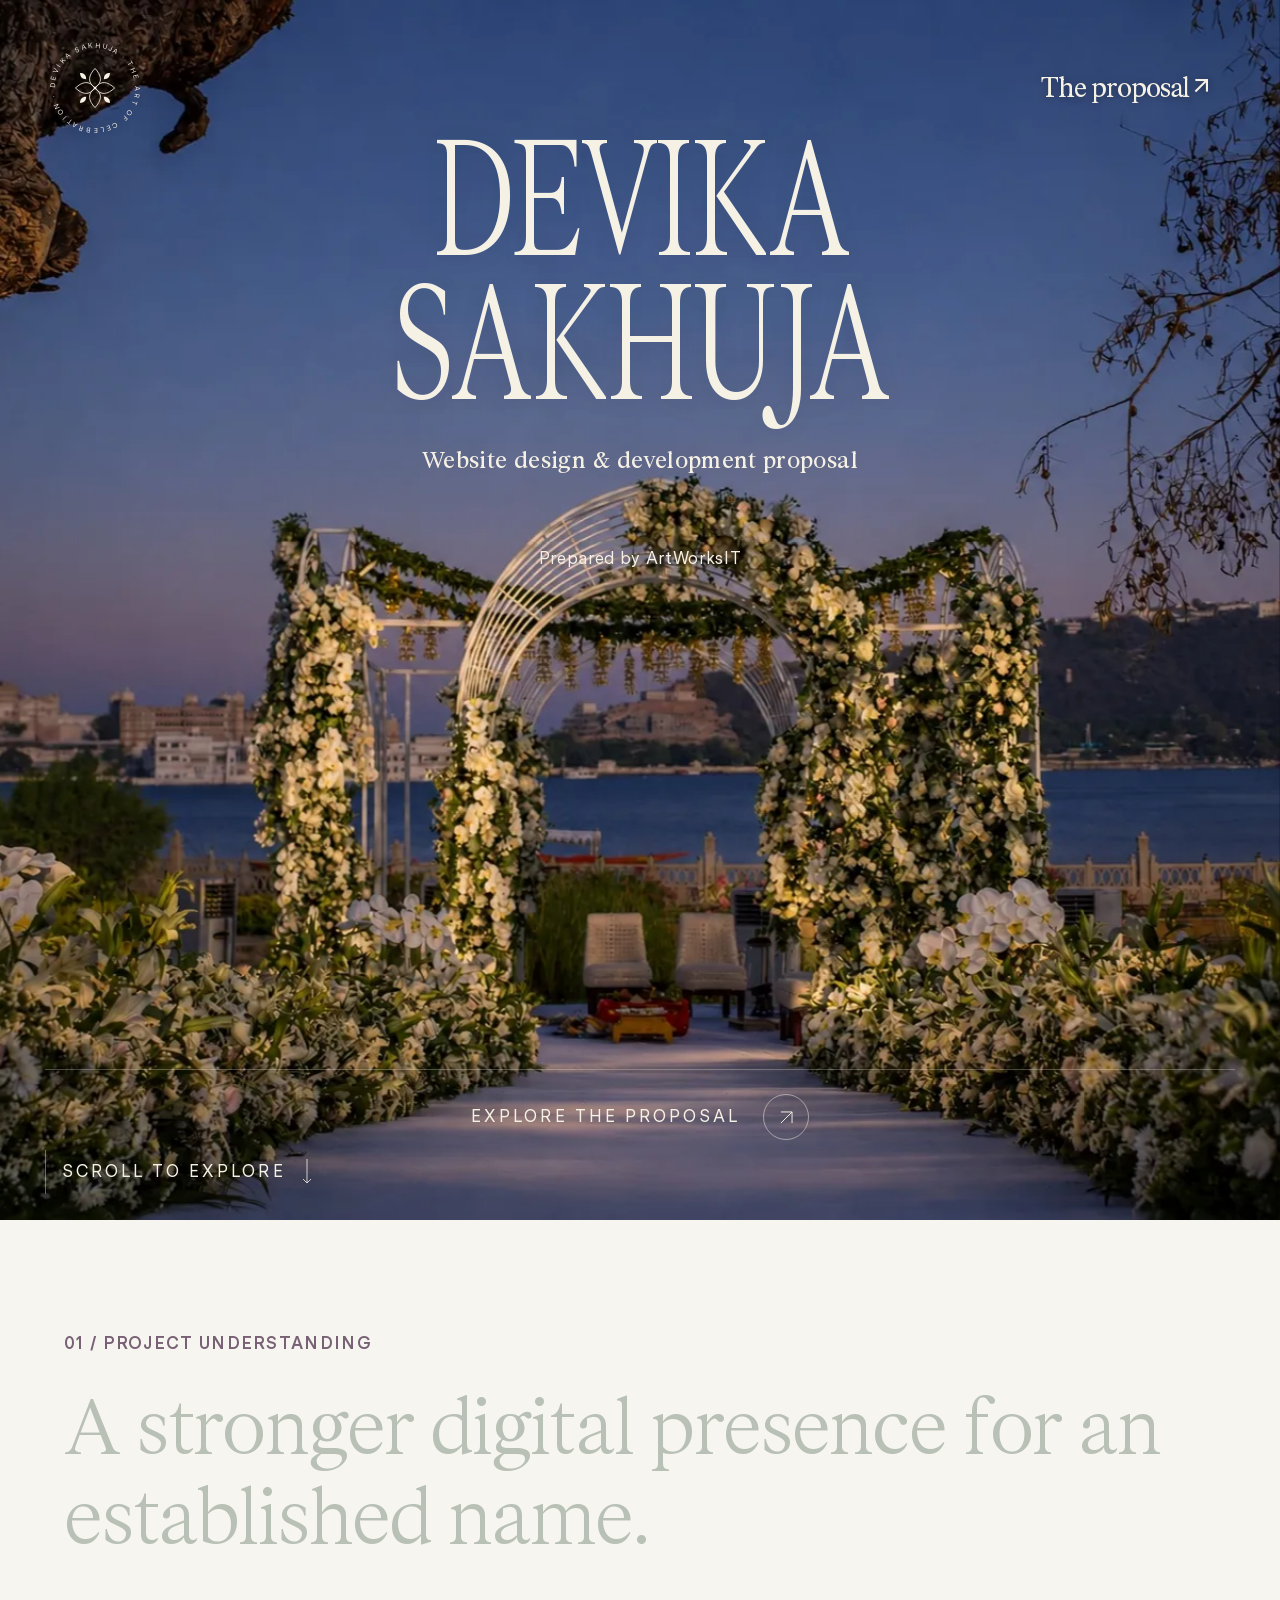
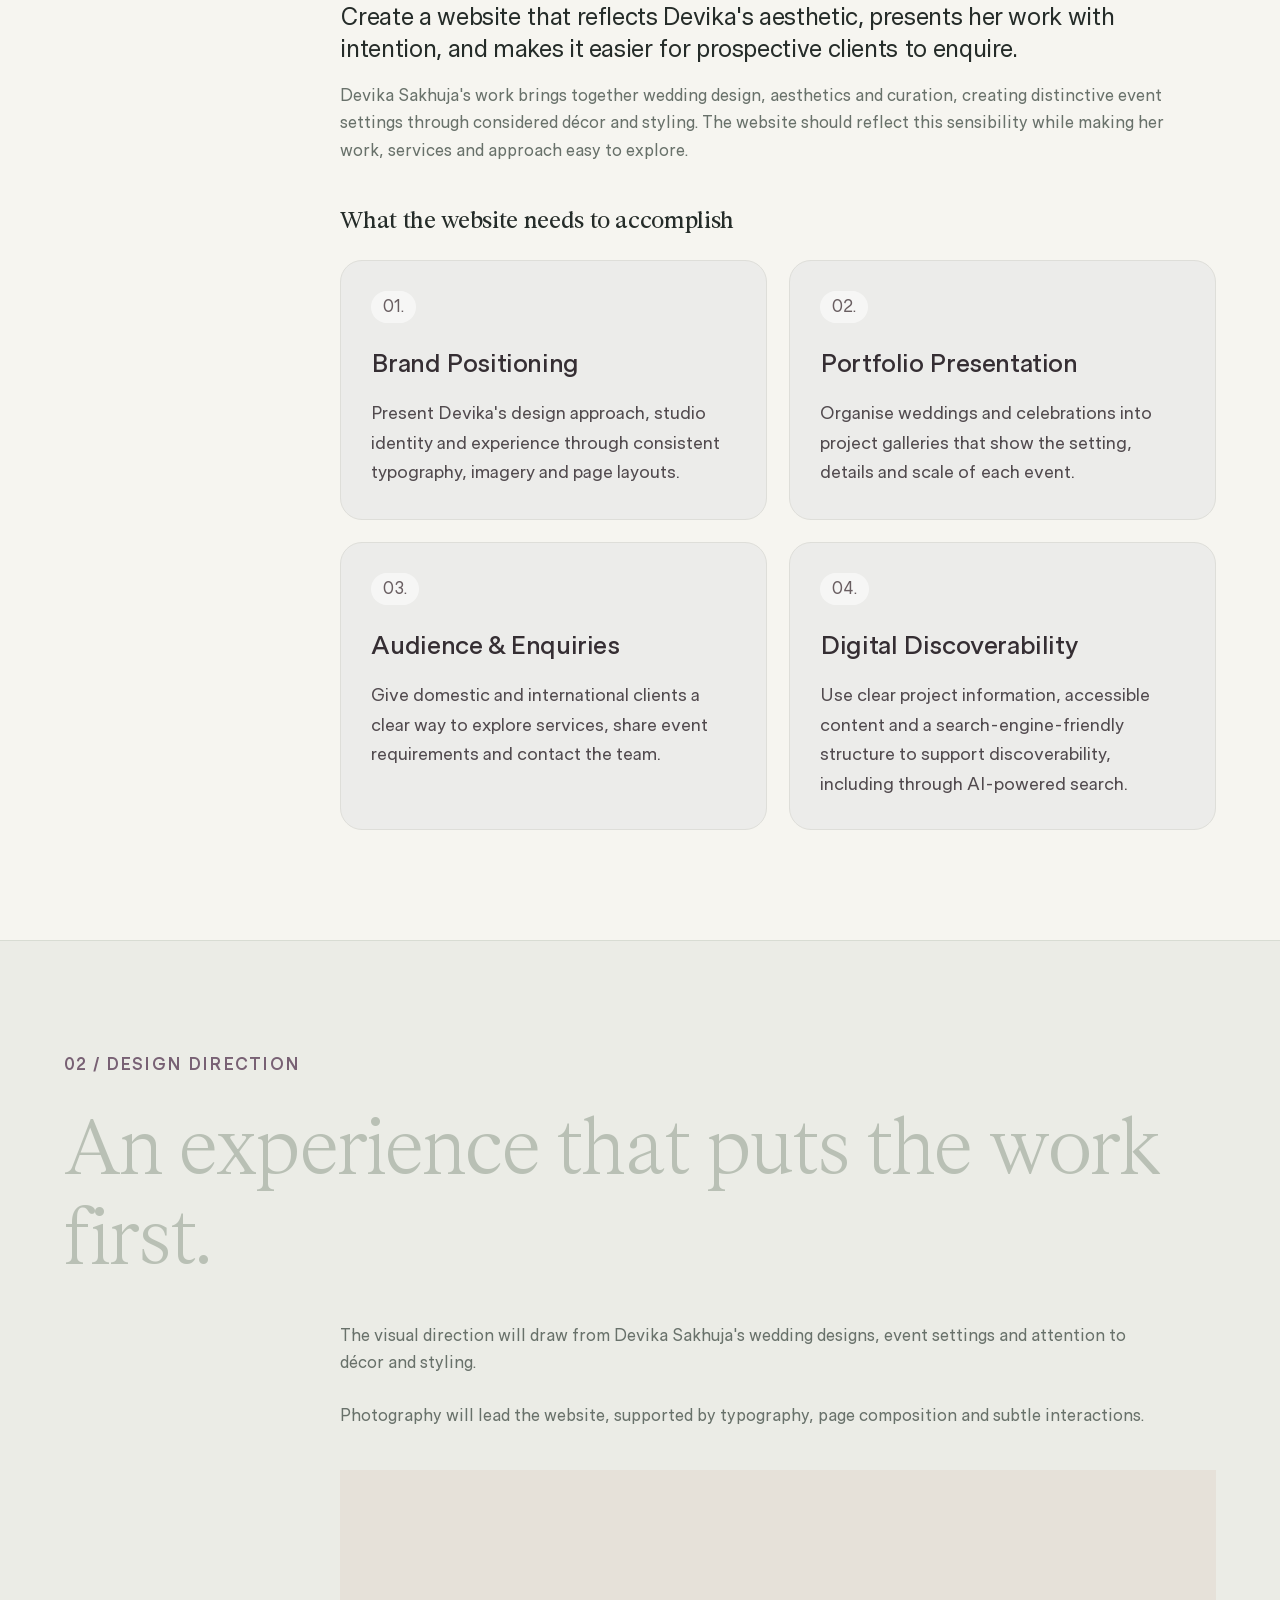
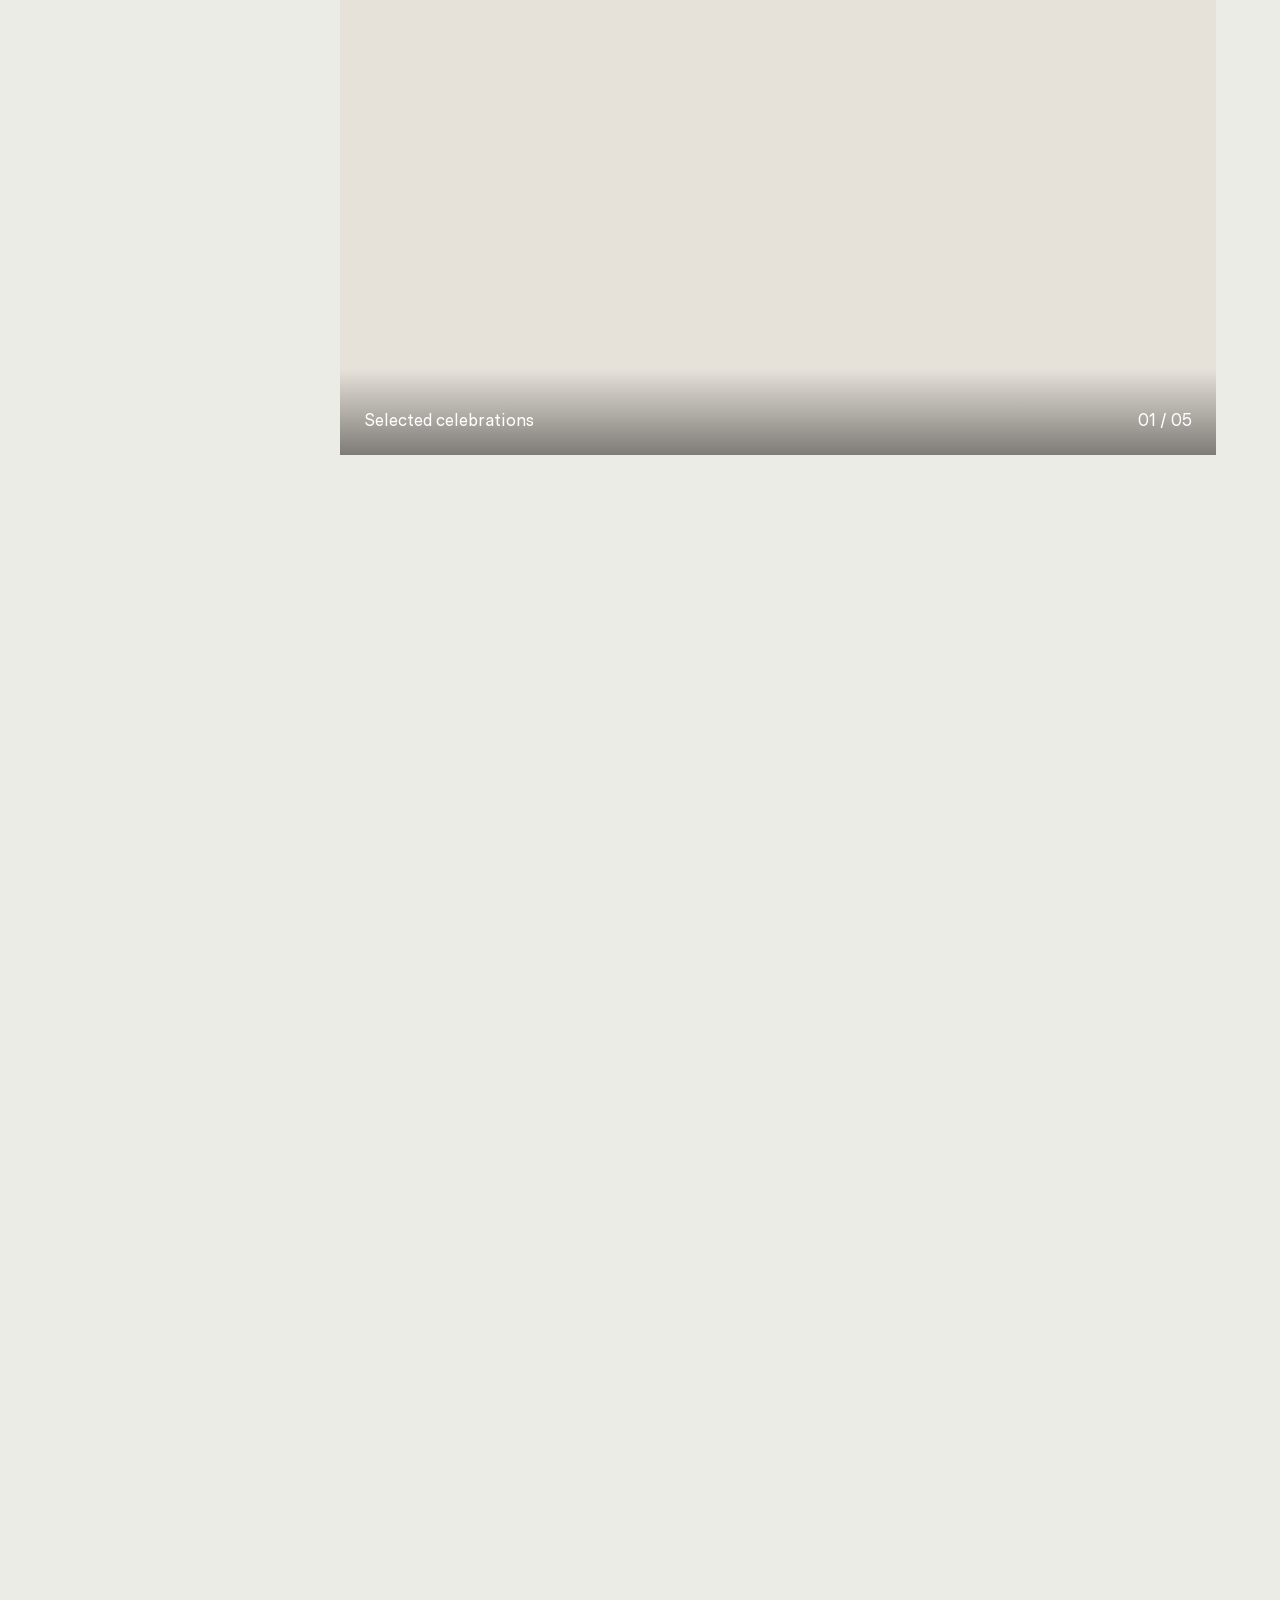
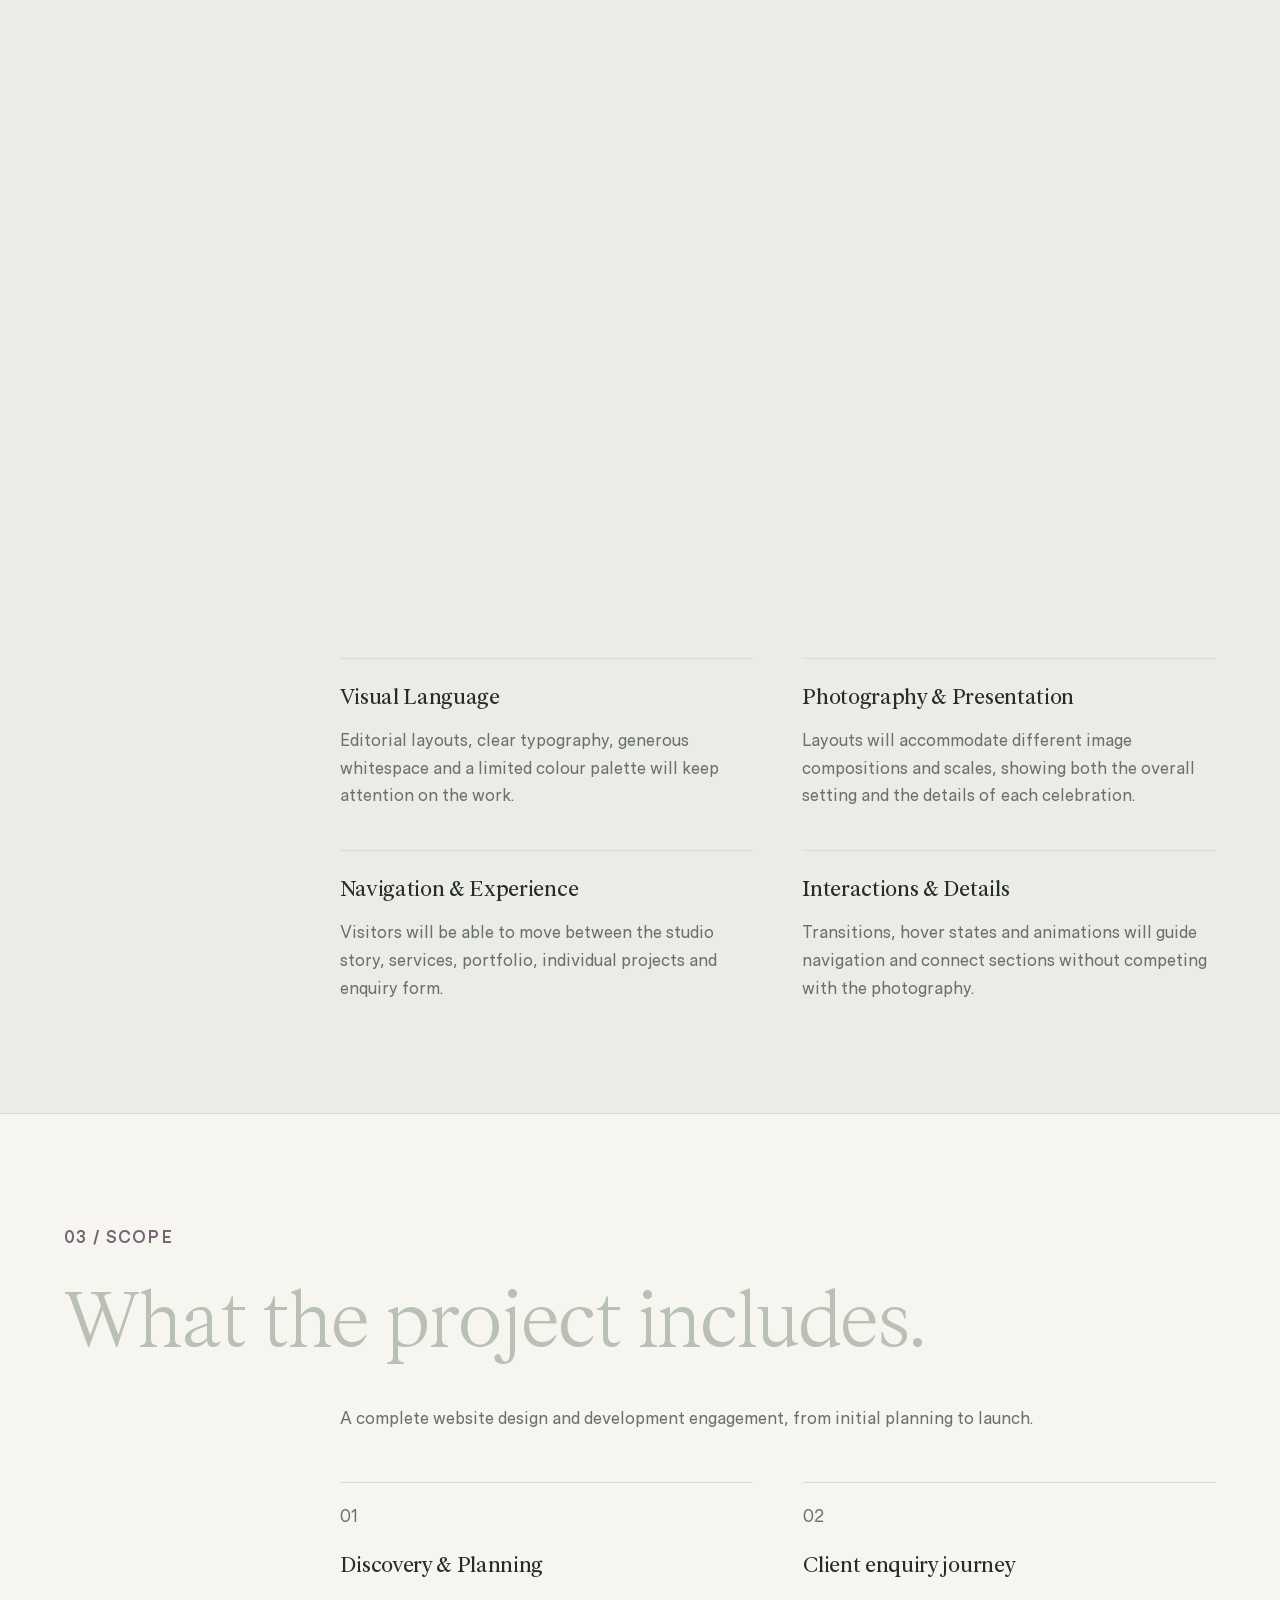
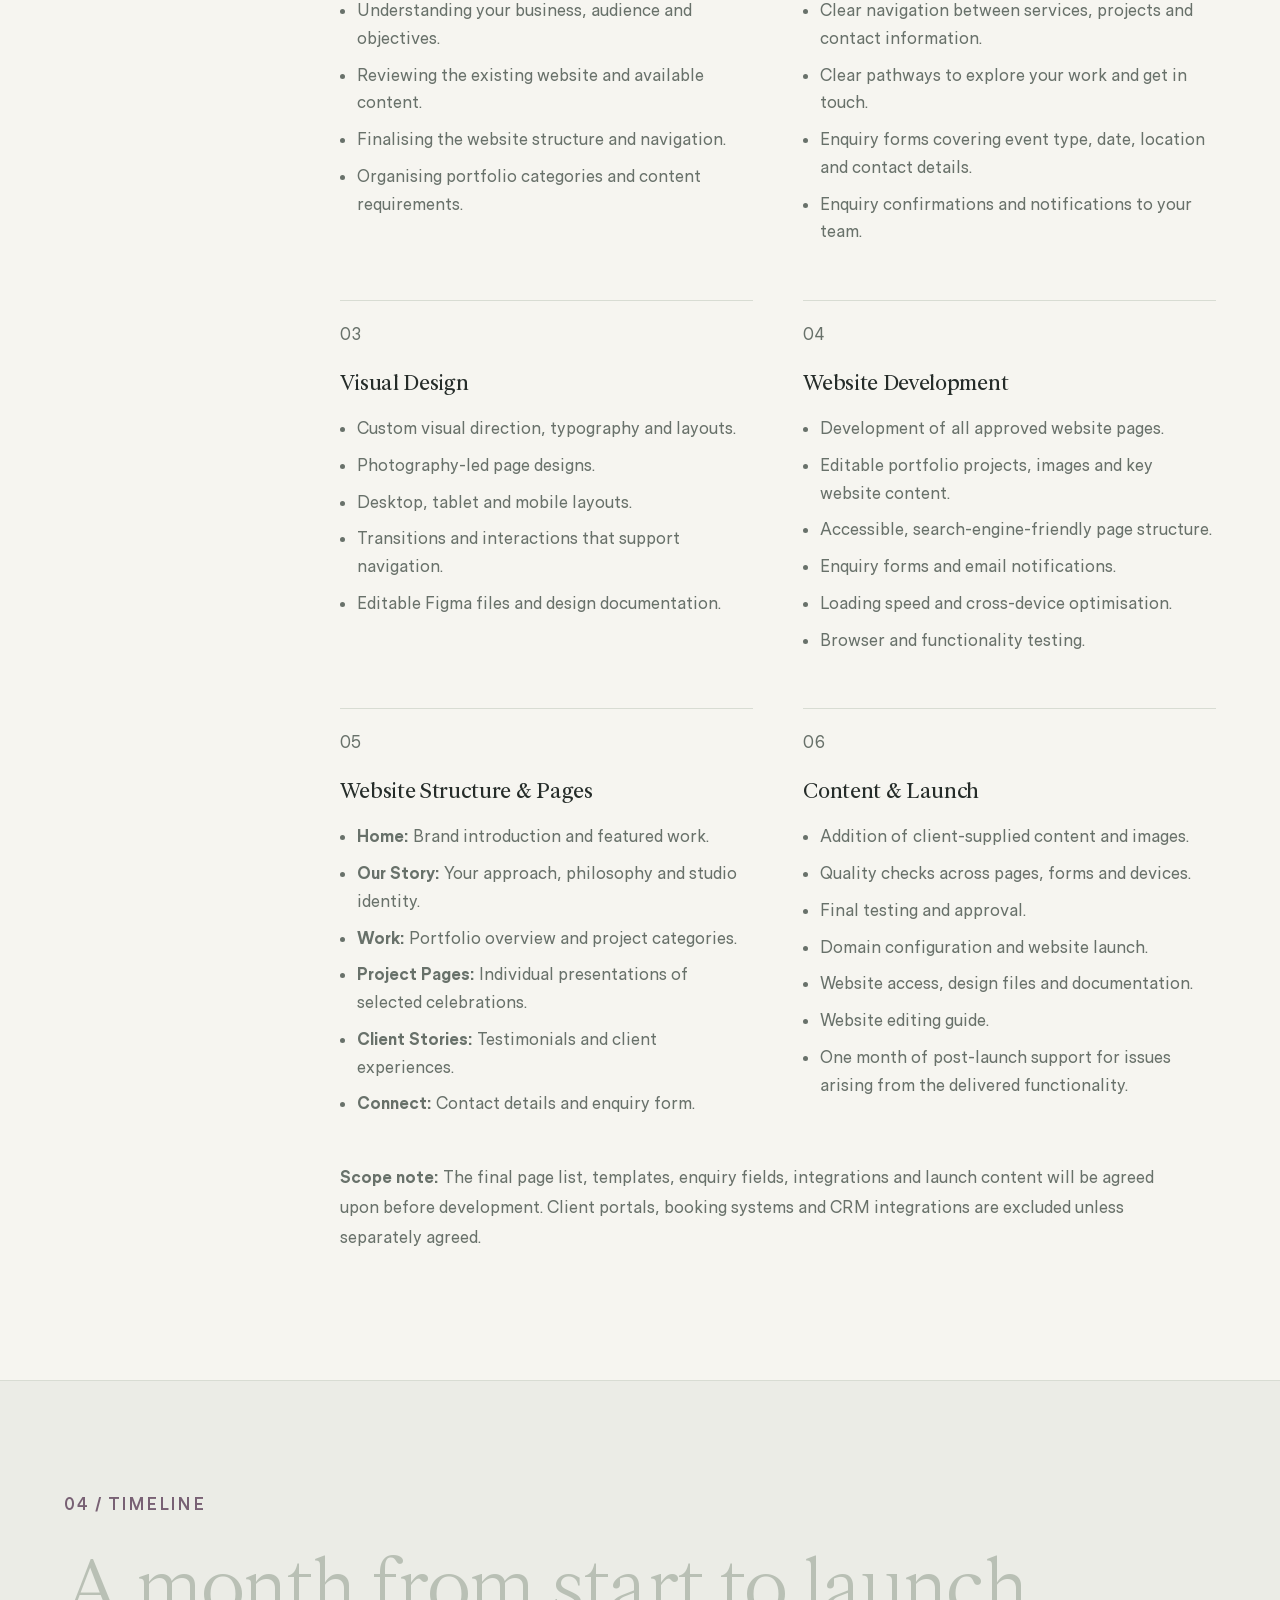
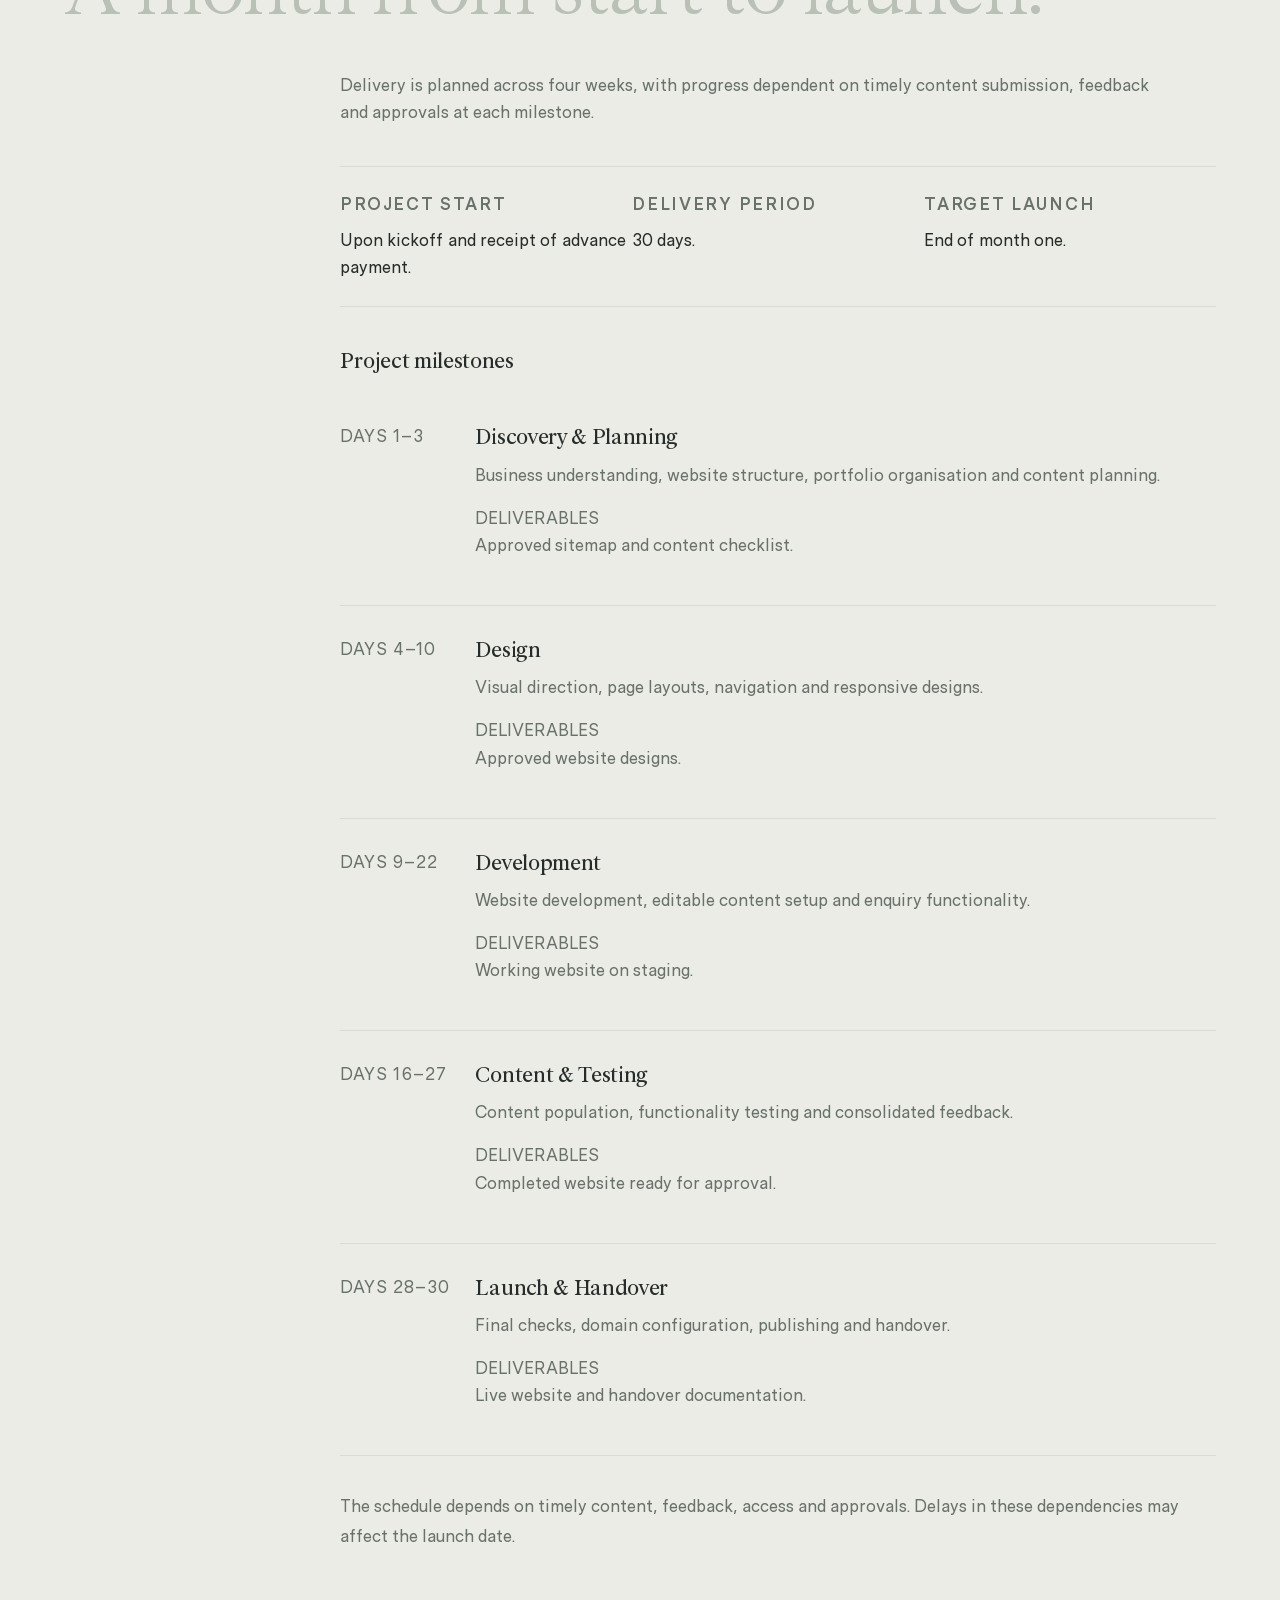
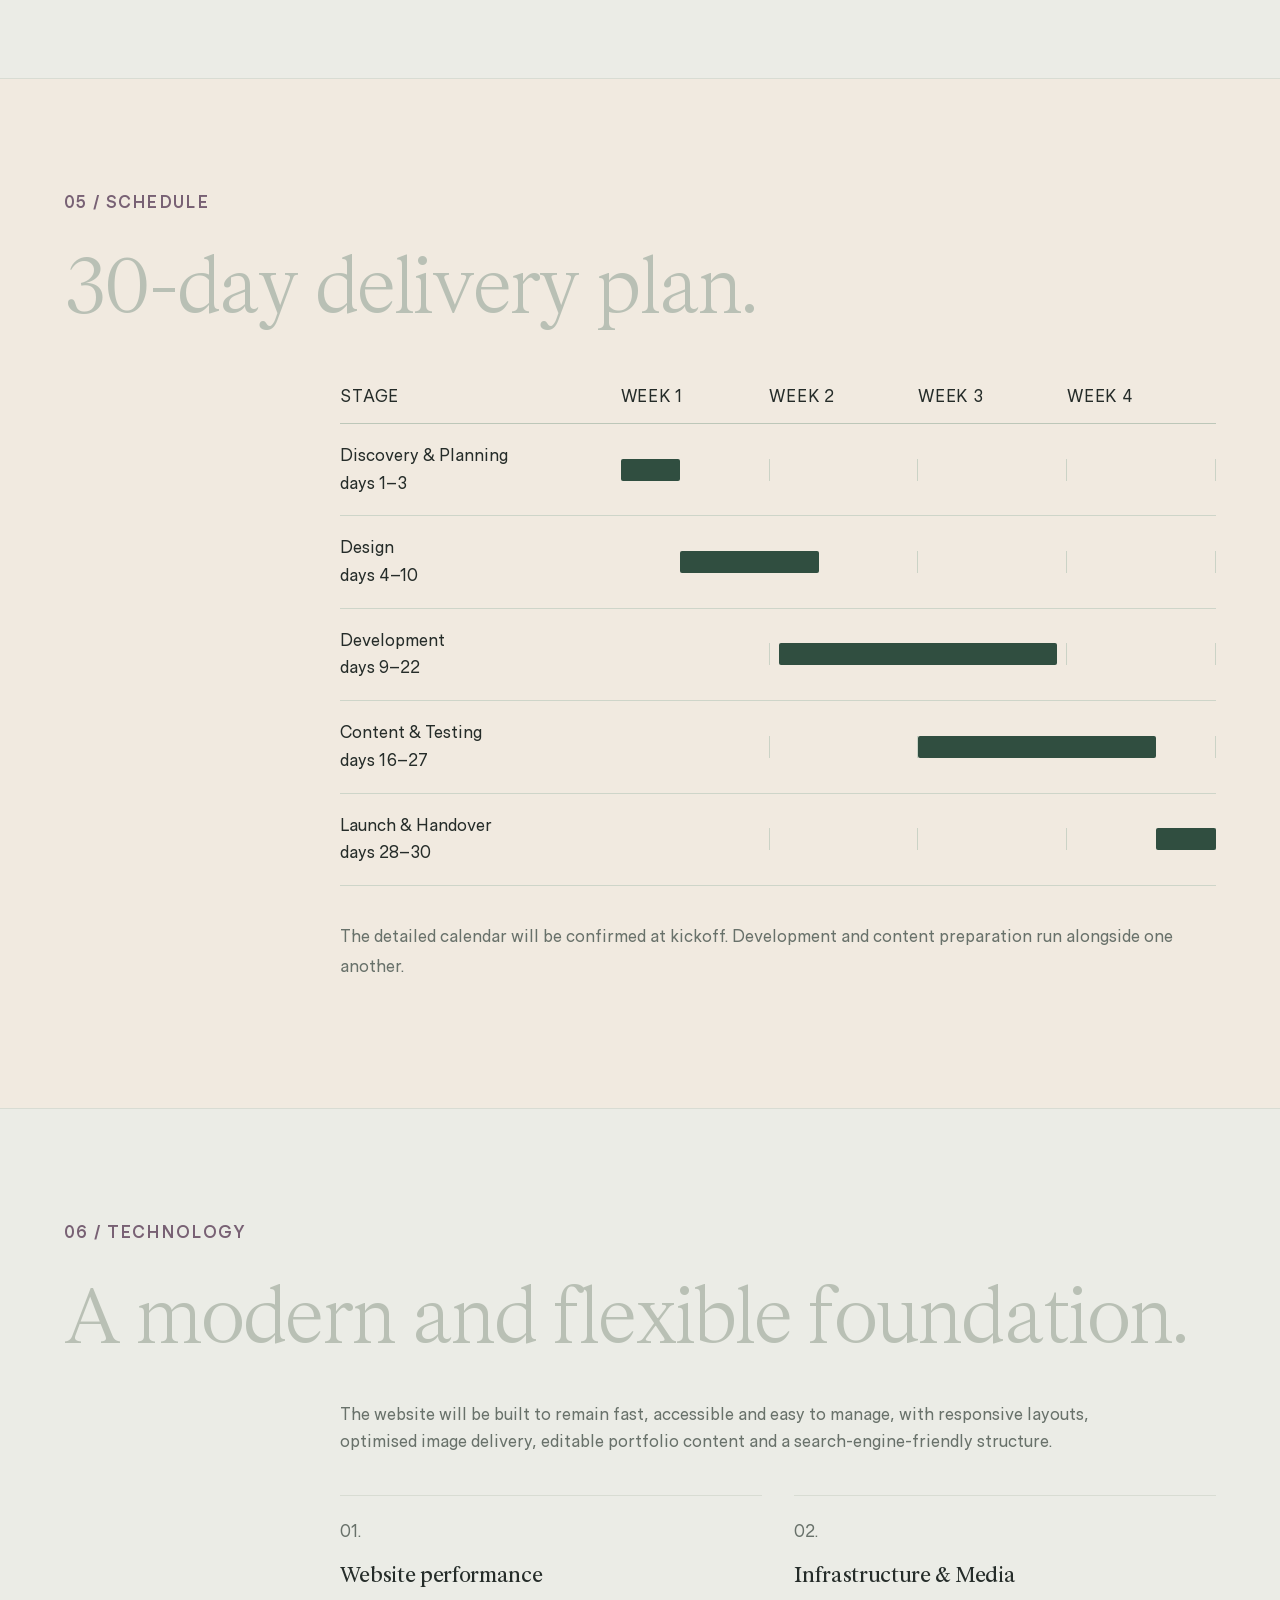
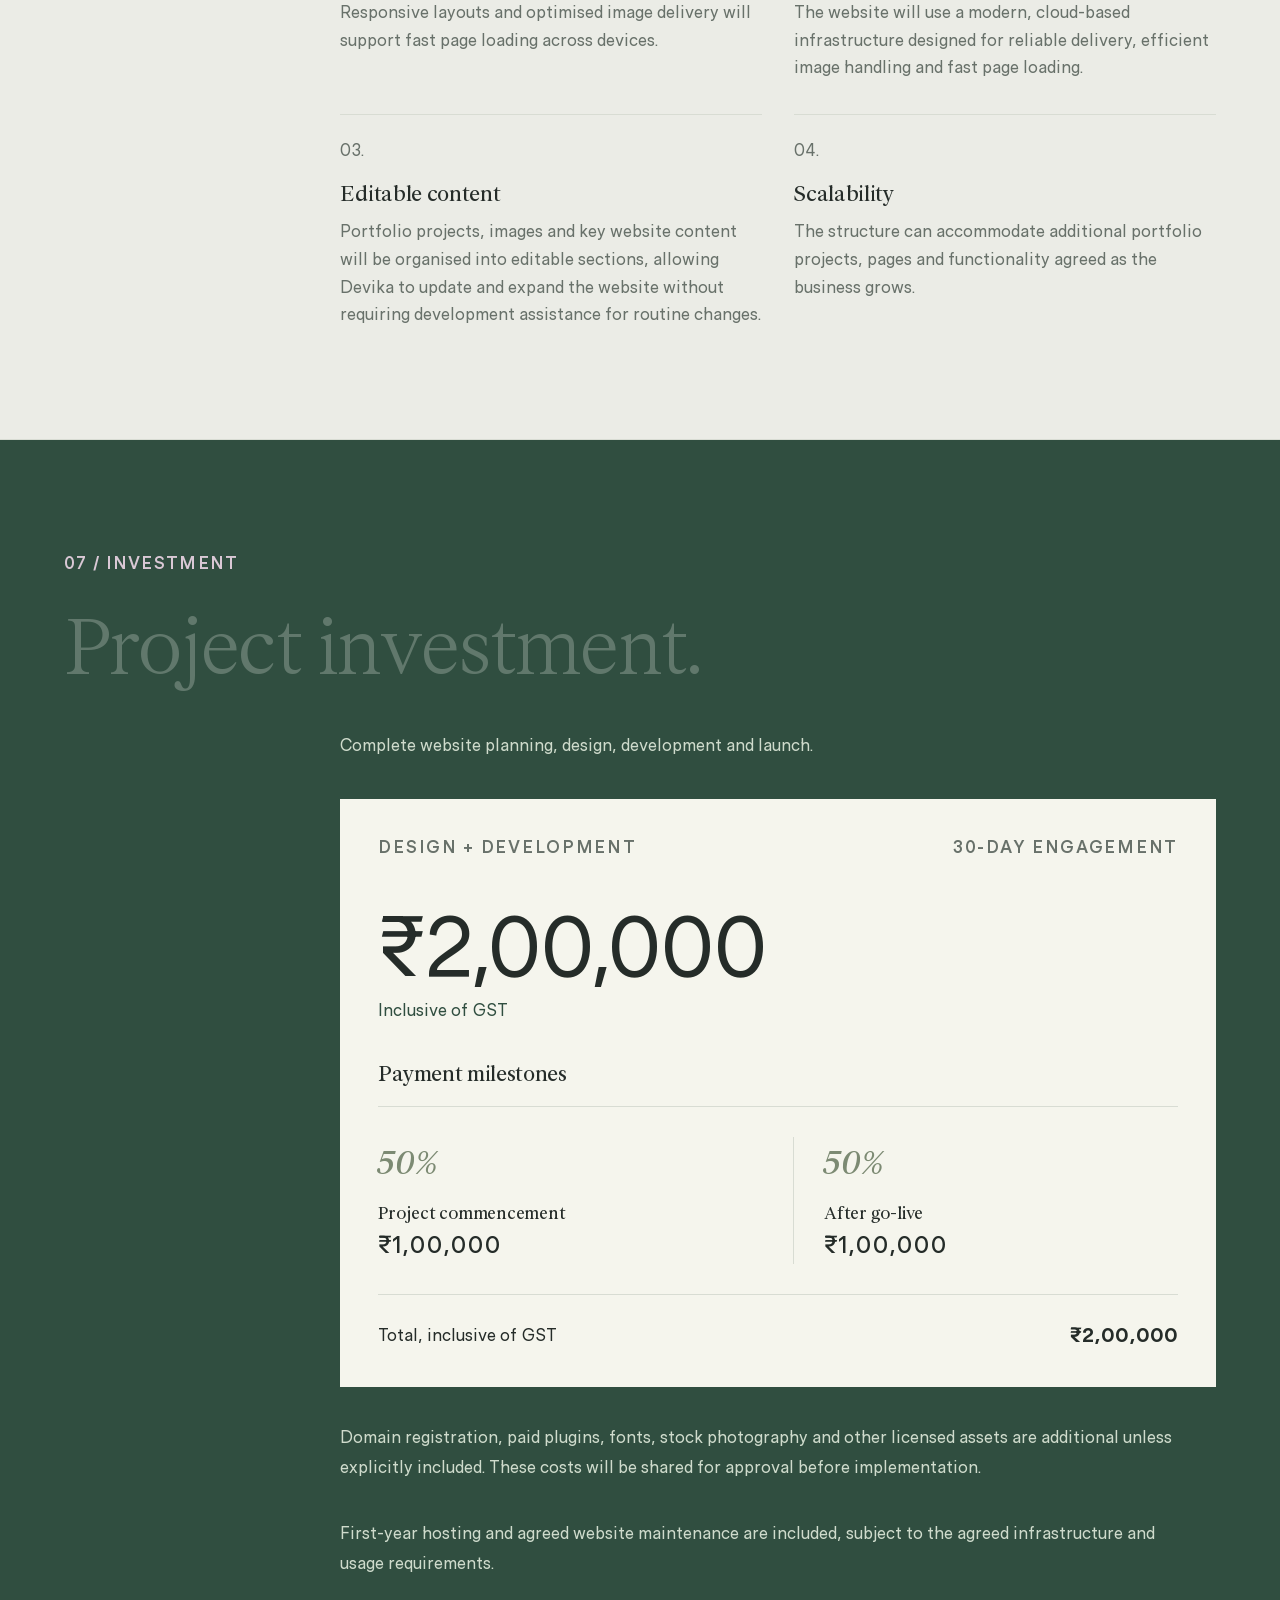
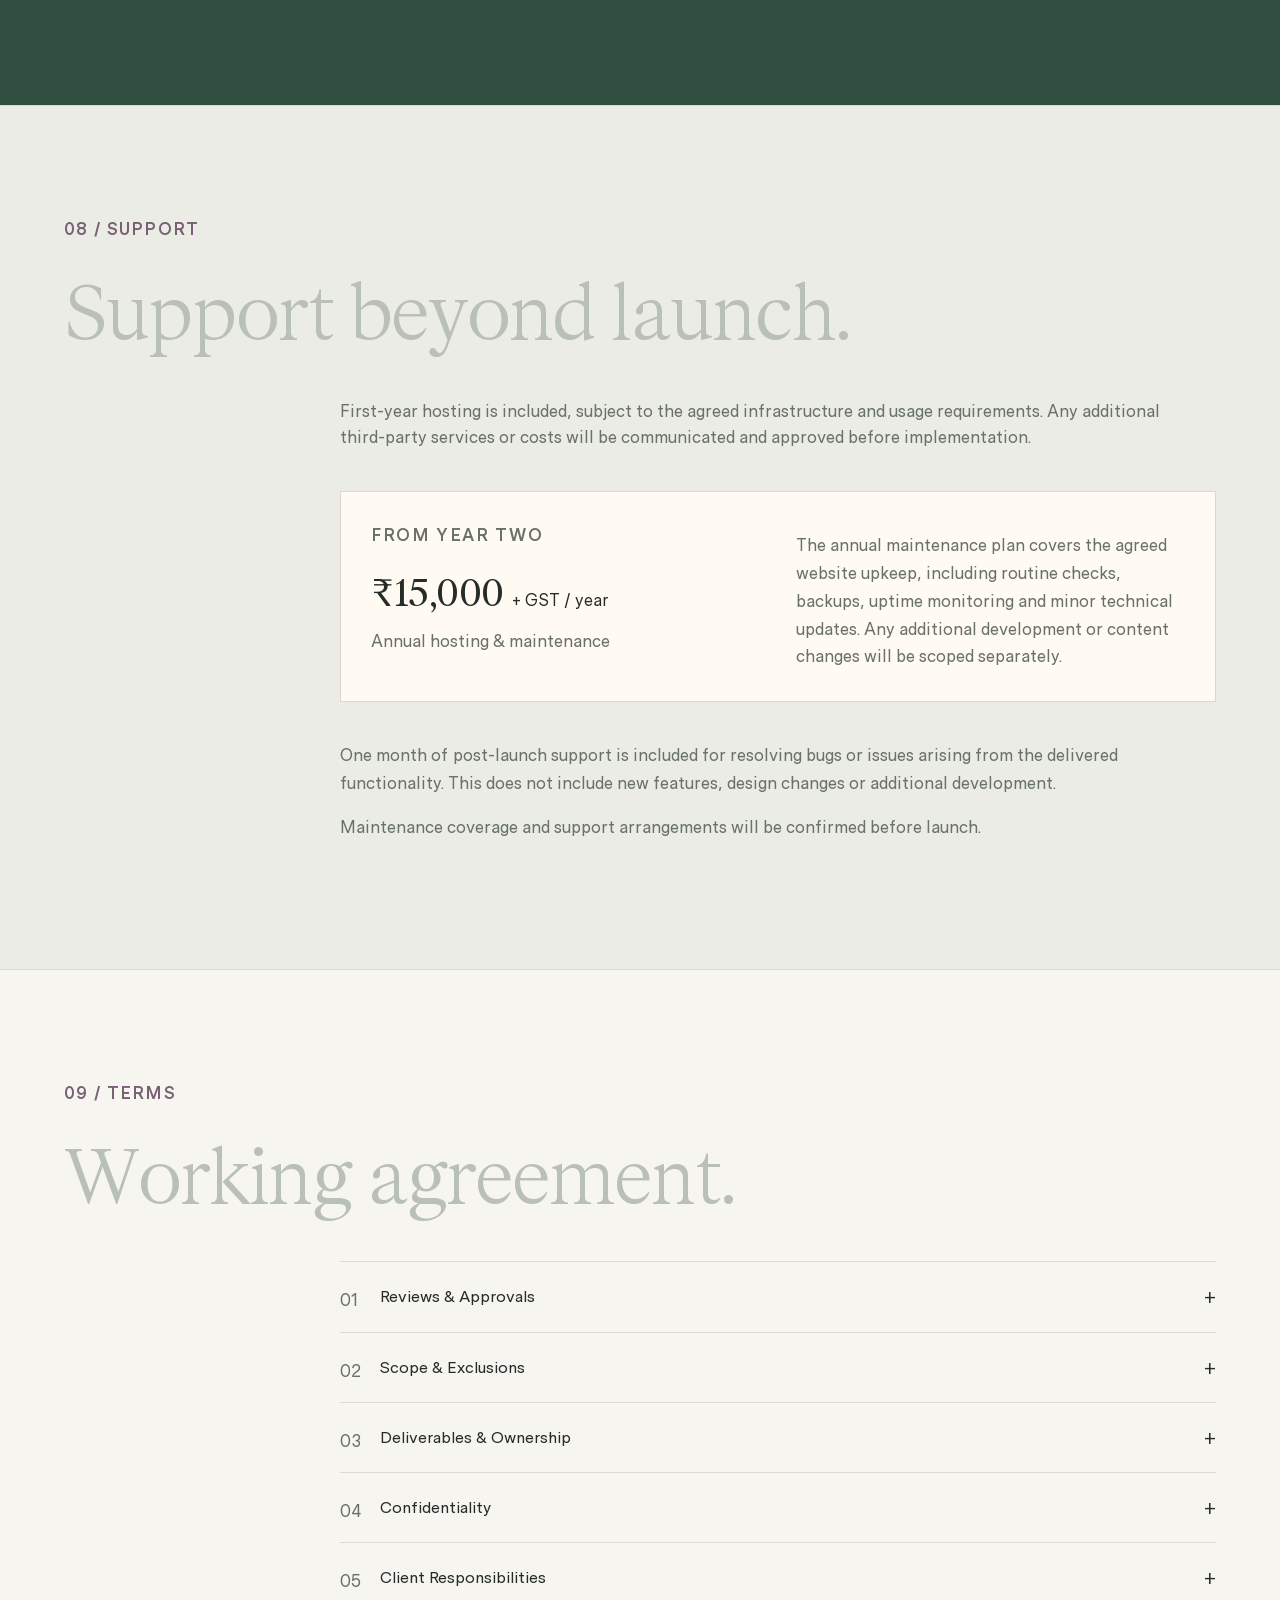
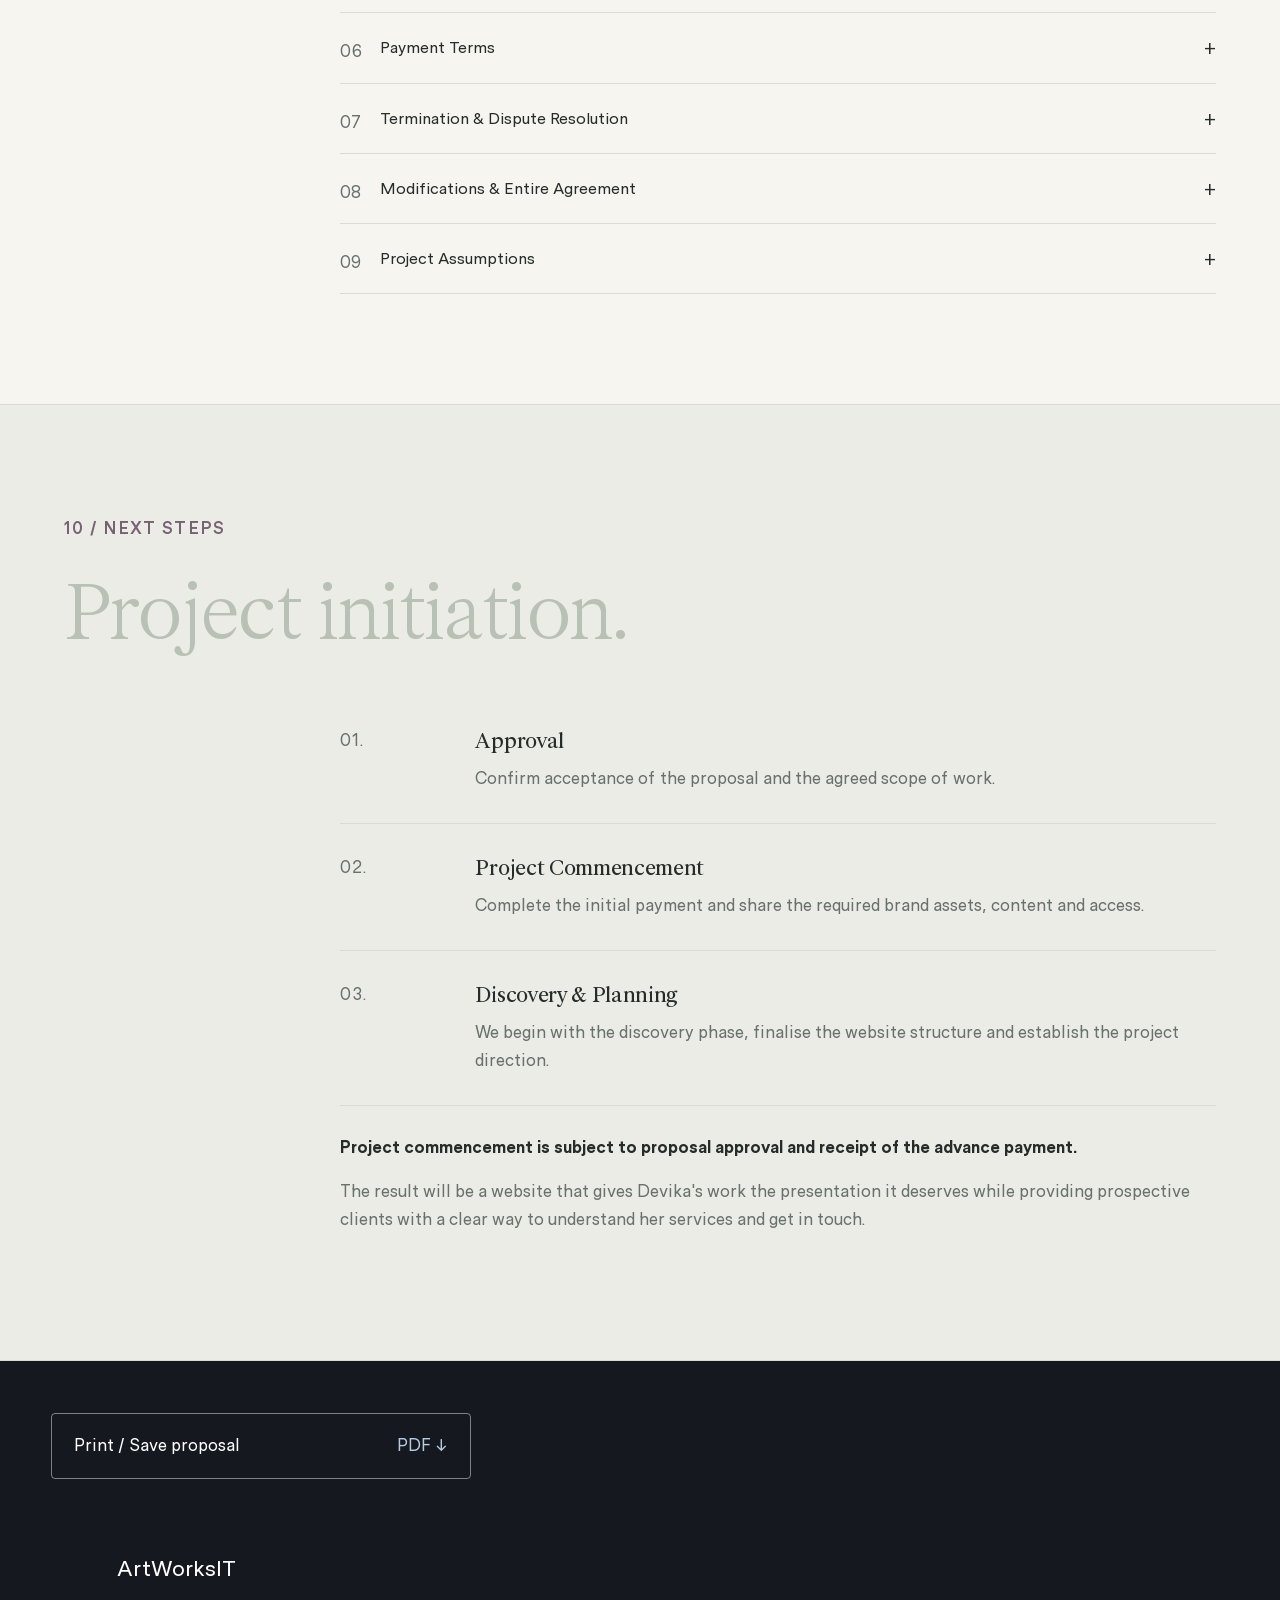
==== commit a2d8fff8: "Revise proposal copy for clarity and specific delivery terms" ====
--- a/index.html
+++ b/index.html
@@ -4,7 +4,7 @@
 <meta charset="utf-8">
 <meta name="viewport" content="width=device-width,initial-scale=1">
 <title>Devika Sakhuja — Website Redesign Proposal | ArtWorksIT</title>
-<meta name="description" content="Website redesign proposal for Devika Sakhuja by ArtWorksIT: a considered brand experience, immersive wedding portfolio, client enquiries, scope and delivery plan.">
+<meta name="description" content="Website redesign proposal for Devika Sakhuja by ArtWorksIT: brand presentation, wedding portfolio, client enquiries, scope and delivery plan.">
 <meta name="author" content="ArtWorksIT">
 <meta name="theme-color" content="#f6f5f0">
 <meta name="color-scheme" content="light">
@@ -12,7 +12,7 @@
 <meta property="og:locale" content="en_IN">
 <meta property="og:site_name" content="ArtWorksIT">
 <meta property="og:title" content="Devika Sakhuja — Website Redesign Proposal">
-<meta property="og:description" content="A stronger digital presence for an established name. A website design and development proposal prepared by ArtWorksIT.">
+<meta property="og:description" content="A website that reflects Devika's aesthetic, presents her work with intention and makes it easier for prospective clients to enquire. Prepared by ArtWorksIT.">
 <meta property="og:image" content="https://raw.githubusercontent.com/udayrathore/Devika/main/og-image.jpg">
 <meta property="og:image:secure_url" content="https://raw.githubusercontent.com/udayrathore/Devika/main/og-image.jpg">
 <meta property="og:image:type" content="image/jpeg">
@@ -115,5 +115,5 @@
 
 
 <aside class="section-nav"><button id="nav-toggle" aria-expanded="false" aria-controls="section-links"><span id="current-section">01 / Understanding</span><span id="nav-symbol">＋</span></button><div id="section-links" hidden><a href="#objective">01 Understanding</a><a href="#design-direction">02 Design Direction</a><a href="#scope">03 Scope</a><a href="#process">04 Timeline</a><a href="#schedule">05 Schedule</a><a href="#technology">06 Technology</a><a href="#pricing">07 Investment</a><a href="#support">08 Support</a><a href="#terms">09 Terms</a><a href="#next-steps">10 Next Steps</a></div></aside>
-<main><section id="objective" class="section"><div class="section-label">01 / PROJECT UNDERSTANDING</div><div class="section-content"><h2 data-gradient-wave-text data-gradient-wave-color-start="#b9c0b5" data-gradient-wave-color-wave="#786174">A stronger digital presence for an established name.</h2><div class="section-body"><p class="lead objective-statement">Devika Sakhuja has built a recognisable presence in the world of weddings and celebrations, creating distinctive experiences for a discerning clientele.</p><p>The website needs to reflect the scale, quality and character of that work. It should reinforce the brand's positioning, present its portfolio with the attention it deserves and offer a considered experience to prospective clients, including those discovering the brand from outside India.</p><p>For an audience that may already be familiar with Devika's work, the website becomes an important point of reference: a place to explore the portfolio, understand the offering and take the next step.</p><h3 class="focus-title">What the website needs to accomplish</h3><div class="objective-cards"><article class="objective-card"><span class="objective-card-number">01.</span><h3>Brand Positioning</h3><p>Present a cohesive and recognisable brand experience that reflects the quality of work, creative perspective and clientele Devika Sakhuja represents.</p></article><article class="objective-card"><span class="objective-card-number">02.</span><h3>Portfolio Presentation</h3><p>Create an immersive, well-organised presentation of weddings and celebrations, allowing the scale, detail and individuality of each project to come through.</p></article><article class="objective-card"><span class="objective-card-number">03.</span><h3>Audience &amp; Enquiries</h3><p>Address a discerning domestic and international audience, with a clear path from discovering the work to making a meaningful enquiry.</p></article><article class="objective-card"><span class="objective-card-number">04.</span><h3>Digital Discoverability</h3><p>Build a technically sound website with the foundations for search engine visibility and discoverability across emerging AI-powered search experiences.</p></article></div></div></div></section><section id="design-direction" class="section design-direction"><div class="section-label">02 / DESIGN DIRECTION</div><div class="section-content"><h2 data-gradient-wave-text data-gradient-wave-color-start="#b9c0b5" data-gradient-wave-color-wave="#786174">An experience that puts the work first.</h2><div class="section-body"><p class="lead">The visual direction will take its cues from the character of Devika Sakhuja's work: considered aesthetics, distinctive settings and an attention to detail that extends across every celebration.</p><p>The website will use photography as its primary visual language, supported by thoughtful typography, composition and restrained interactions.</p><div class="direction-slider direction-scroll-stack" role="region" aria-label="Design direction photography"><div class="direction-stack-frame"><figure class="direction-slide"><img width="1600" height="982" src="direction-01.webp" alt="A garden setting with pastel chairs, white panelling and floral arrangements." loading="lazy" decoding="async"><figcaption>01 / 05 · Devika Sakhuja</figcaption></figure><figure class="direction-slide"><img width="1600" height="1066" src="direction-02.webp" alt="A courtyard celebration with yellow drapes and marigold flowers." loading="lazy" decoding="async"><figcaption>02 / 05 · Devika Sakhuja</figcaption></figure><figure class="direction-slide"><img width="1600" height="908" src="direction-03.webp" alt="An outdoor evening celebration with pastel tables and a floral bar." loading="lazy" decoding="async"><figcaption>03 / 05 · Devika Sakhuja</figcaption></figure><figure class="direction-slide"><img width="1440" height="1800" src="direction-04.webp" alt="A glasshouse lounge with cascading purple flowers and green patterned flooring." loading="lazy" decoding="async"><figcaption>04 / 05 · Devika Sakhuja</figcaption></figure><figure class="direction-slide"><img width="594" height="433" src="direction-05.webp" alt="A wedding couple framed by white flowers." loading="lazy" decoding="async"><figcaption>05 / 05 · Devika Sakhuja</figcaption></figure><div class="direction-stack-meta" aria-hidden="true"><span>Selected celebrations</span><span class="direction-stack-count">01 / 05</span></div></div></div><div class="direction-principles"><article><h3>Visual Language</h3><p>An editorial approach to layout, with considered typography, generous whitespace and a restrained visual palette. The interface should feel refined and contemporary without becoming overly decorative.</p></article><article><h3>Photography &amp; Presentation</h3><p>Photography will lead the experience. Layouts will accommodate different image compositions and scales, giving each celebration room to communicate its own character.</p></article><article><h3>Navigation &amp; Experience</h3><p>A clear, intuitive structure will allow visitors to move naturally between the brand story, portfolio, individual projects and contact information.</p></article><article><h3>Interactions &amp; Details</h3><p>Subtle transitions, considered hover states and purposeful animations will introduce depth and continuity without competing with the photography.</p></article></div></div></div></section><section id="scope" class="section "><div class="section-label">03 / SCOPE</div><div class="section-content"><h2 data-gradient-wave-text data-gradient-wave-color-start="#b9c0b5" data-gradient-wave-color-wave="#786174">What the project includes.</h2><div class="section-body"><p class="lead">A complete website design and development engagement, from initial planning to launch.</p><div class="scope-grid"><article><span class="number">01</span><h3>Discovery &amp; Planning</h3><ul><li>Understanding your business, audience and objectives.</li><li>Reviewing the existing website and available content.</li><li>Finalising the website structure and navigation.</li><li>Organising portfolio categories and content requirements.</li></ul></article><article><span class="number">02</span><h3>Website Experience</h3><ul><li>Intuitive navigation and visitor journeys.</li><li>Clear pathways to explore your work and get in touch.</li><li>Enquiry forms covering event type, date, location and contact details.</li><li>Enquiry confirmations and notifications to your team.</li></ul></article><article><span class="number">03</span><h3>Visual Design</h3><ul><li>Custom visual direction, typography and layouts.</li><li>Photography-led page designs.</li><li>Desktop, tablet and mobile layouts.</li><li>Thoughtful interactions and animations.</li><li>Editable Figma files and design documentation.</li></ul></article><article><span class="number">04</span><h3>Website Development</h3><ul><li>Development of all approved website pages.</li><li>Easy-to-manage content management area.</li><li>Portfolio and project management.</li><li>Enquiry forms and email notifications.</li><li>Loading speed and cross-device optimisation.</li><li>Browser and functionality testing.</li></ul></article><article><span class="number">05</span><h3>Website Pages</h3><ul><li><strong>Home:</strong> Brand introduction and featured work.</li><li><strong>Our Story:</strong> Your approach, philosophy and studio identity.</li><li><strong>Work:</strong> Portfolio overview and project categories.</li><li><strong>Project Pages:</strong> Individual presentations of selected celebrations.</li><li><strong>Client Stories:</strong> Testimonials and client experiences.</li><li><strong>Connect:</strong> Contact details and enquiry form.</li></ul></article><article><span class="number">06</span><h3>Content &amp; Launch</h3><ul><li>Addition of client-supplied content and images.</li><li>Quality checks across pages, forms and devices.</li><li>Final testing and approval.</li><li>Domain configuration and website launch.</li><li>Website access, design files and documentation.</li><li>Content management guide.</li><li>One month of post-launch bug fixes.</li></ul></article></div><p class="note"><strong>Scope note:</strong> The final page list, templates, enquiry fields, integrations and launch content will be agreed upon before development. Client portals, booking systems and CRM integrations are excluded unless separately agreed.</p></div></div></section><section id="process" class="section "><div class="section-label">04 / TIMELINE</div><div class="section-content"><h2 data-gradient-wave-text data-gradient-wave-color-start="#b9c0b5" data-gradient-wave-color-wave="#786174">A month from start to launch.</h2><div class="section-body"><p class="lead">A focused 30-day engagement covering planning, design, development and launch.</p><div class="timeline-meta"><div><span>PROJECT START</span>Upon kickoff and receipt of advance payment.</div><div><span>DELIVERY PERIOD</span>30 days.</div><div><span>TARGET LAUNCH</span>End of month one.</div></div><h3>Project milestones</h3><div id="timeline"><article class="timeline-row"><span>DAYS 1–3</span><div><h3>Discovery & Planning</h3><p>Business understanding, website structure, portfolio organisation and content planning.</p><small>DELIVERABLES</small><p>Approved sitemap and content checklist.</p></div></article><article class="timeline-row"><span>DAYS 4–10</span><div><h3>Design</h3><p>Visual direction, page layouts, navigation and responsive designs.</p><small>DELIVERABLES</small><p>Approved website designs.</p></div></article><article class="timeline-row"><span>DAYS 9–22</span><div><h3>Development</h3><p>Website development, content management setup and enquiry functionality.</p><small>DELIVERABLES</small><p>Working website on staging.</p></div></article><article class="timeline-row"><span>DAYS 16–27</span><div><h3>Content & Testing</h3><p>Content population, functionality testing and consolidated feedback.</p><small>DELIVERABLES</small><p>Completed website ready for approval.</p></div></article><article class="timeline-row"><span>DAYS 28–30</span><div><h3>Launch & Handover</h3><p>Final checks, domain configuration, publishing and handover.</p><small>DELIVERABLES</small><p>Live website and handover documentation.</p></div></article></div><p class="note">The schedule depends on timely content, feedback, access and approvals. Delays in these dependencies may affect the launch date.</p></div></div></section><section id="schedule" class="section schedule-section"><div class="section-label">05 / SCHEDULE</div><div class="section-content"><h2 data-gradient-wave-text data-gradient-wave-color-start="#b9c0b5" data-gradient-wave-color-wave="#786174">30-day delivery plan.</h2><div class="section-body"><div class="gantt" role="img" aria-label="30-day plan: Discovery and Planning days 1–3; Design days 4–10; Development days 9–22; Content and Testing days 16–27; Launch and Handover days 28–30."><div class="gantt-head"><span>STAGE</span><span>WEEK 1</span><span>WEEK 2</span><span>WEEK 3</span><span>WEEK 4</span></div><div id="gantt-rows"><div class="gantt-row"><span>Discovery & Planning<br><small>days 1–3</small></span><div class="track"><div class="bar" style="margin-left:0%;width:10%"></div></div></div><div class="gantt-row"><span>Design<br><small>days 4–10</small></span><div class="track"><div class="bar" style="margin-left:10%;width:23.33%"></div></div></div><div class="gantt-row"><span>Development<br><small>days 9–22</small></span><div class="track"><div class="bar" style="margin-left:26.67%;width:46.67%"></div></div></div><div class="gantt-row"><span>Content & Testing<br><small>days 16–27</small></span><div class="track"><div class="bar" style="margin-left:50%;width:40%"></div></div></div><div class="gantt-row"><span>Launch & Handover<br><small>days 28–30</small></span><div class="track"><div class="bar" style="margin-left:90%;width:10%"></div></div></div></div></div><p class="note">The detailed calendar will be confirmed at kickoff. Development and content preparation run alongside one another.</p></div></div></section><section id="technology" class="section"><div class="section-label">06 / TECHNOLOGY</div><div class="section-content"><h2 data-gradient-wave-text data-gradient-wave-color-start="#b9c0b5" data-gradient-wave-color-wave="#786174">A modern and flexible foundation.</h2><div class="section-body"><p class="lead">The website will use a modern technology stack designed to support performance, maintainability and straightforward content management.</p><div class="tech"><article><span>01.</span><h3>Website Framework</h3><p>Nuxt JS for building a responsive, component-based website experience.</p></article><article><span>02.</span><h3>Infrastructure &amp; Media</h3><p>Cloudflare services for website delivery, infrastructure and media management.</p></article><article><span>03.</span><h3>Content Management</h3><p>A dedicated content management interface for updating website information, images and portfolio projects without requiring developer assistance for routine changes.</p></article><article><span>04.</span><h3>Scalability</h3><p>A flexible architecture that can accommodate additional content and agreed functionality as the business evolves.</p></article></div></div></div></section><section id="pricing" class="section pricing"><div class="section-label">07 / INVESTMENT</div><div class="section-content"><h2 data-gradient-wave-text data-gradient-wave-color-start="rgba(245, 246, 239, 0.25)" data-gradient-wave-color-wave="#dbc492">Project investment.</h2><div class="section-body"><p>Complete website planning, design, development and launch.</p><div class="price-card"><div class="price-top"><span>DESIGN + DEVELOPMENT</span><span>30-DAY ENGAGEMENT</span></div><div class="amount">₹2,00,000</div><p class="tax">Inclusive of GST</p><h3>Payment milestones</h3><div class="payments"><div><span class="payment-percent">50%</span><h3>Project commencement</h3><strong>₹1,00,000</strong></div><div><span class="payment-percent">50%</span><h3>After go-live</h3><strong>₹1,00,000</strong></div></div><div class="total"><span>Total, inclusive of GST</span><strong>₹2,00,000</strong></div></div><p class="note">Domain registration, paid plugins, fonts, stock photography, external services and other licensed assets are additional unless explicitly included.</p><p class="note">Hosting and maintenance are included for the first year.</p></div></div></section><section id="support" class="section "><div class="section-label">08 / SUPPORT</div><div class="section-content"><h2 data-gradient-wave-text data-gradient-wave-color-start="#b9c0b5" data-gradient-wave-color-wave="#786174">Ongoing maintenance.</h2><div class="section-body"><p class="lead">Hosting and maintenance are included for the first year from website launch.</p><div class="maintenance"><div><span>FROM YEAR TWO</span><h3>₹15,000 <small>+ GST / year</small></h3><p>Annual hosting &amp; maintenance</p></div><p>The initial post-launch support period includes one month of bug fixes for delivered functionality.</p></div><p>A bug refers to a deviation from approved designs or agreed functionality. New features, additional pages and enhancements are scoped and quoted separately.</p><p>Hosting limits, maintenance coverage and support arrangements will be agreed upon before deployment. Additional third-party services will be identified separately.</p></div></div></section><section id="terms" class="section "><div class="section-label">09 / TERMS</div><div class="section-content"><h2 data-gradient-wave-text data-gradient-wave-color-start="#b9c0b5" data-gradient-wave-color-wave="#786174">Working agreement.</h2><div class="section-body"><div id="terms-list"><details><summary><span>01</span>Reviews & Approvals</summary><p>The engagement includes up to two consolidated design review rounds and two consolidated testing feedback rounds.</p><p>One designated representative will coordinate feedback and approvals.</p><p>The website structure, page list and designs must be approved in writing before development. Launch will follow written approval of the completed website.</p><p>The review limits do not restrict fixes required to deliver the agreed scope. Changes to approved work or additional requirements will be documented and agreed upon separately.</p></details><details><summary><span>02</span>Scope & Exclusions</summary><p>The engagement covers one website for Devika Sakhuja, including the agreed portfolio presentation and client enquiry journey.</p><p>Additional websites, client portals, online booking, payment collection, CRM implementation and complex workflow automation are excluded unless separately agreed.</p><p>The final website structure, integrations and content requirements will be confirmed before development.</p></details><details><summary><span>03</span>Deliverables & Ownership</summary><p>Final handover includes:</p><ul><li>Editable Figma design files.</li><li>Custom website code and project-specific designs.</li><li>GitHub repository access.</li><li>Website and content management administrator access.</li><li>Setup documentation and content management guide.</li></ul><p>Live CMS training is not included unless separately agreed.</p><p>Upon receipt of full payment, ownership of the custom website code, design files and project-specific deliverables created by ArtWorksIT transfers to the Client.</p><p>Third-party software, libraries, frameworks, fonts, plugins and licensed assets remain subject to their respective licences.</p></details><details><summary><span>04</span>Confidentiality</summary><p>Both parties agree to keep shared project information confidential and not disclose it to third parties without prior written consent. This obligation continues after project completion.</p></details><details><summary><span>05</span>Client Responsibilities</summary><p>The Client will provide:</p><ul><li>Final website content and business information.</li><li>Approved photographs and portfolio material.</li><li>Relevant brand assets.</li><li>Access to required accounts and services.</li><li>Timely feedback and approvals.</li></ul><p>The Client is responsible for permissions relating to supplied content and imagery.</p><p>Delays in content, access, feedback or approvals may affect the project timeline.</p></details><details><summary><span>06</span>Payment Terms</summary><p>The total project fee is ₹2,00,000 inclusive of GST.</p><ul><li>50% advance (₹1,00,000) at project commencement.</li><li>50% final payment (₹1,00,000) after go-live.</li></ul><p>Invoices are payable within seven days of the invoice date. Work begins after receipt of the advance.</p><p>Payment delays may result in work being paused until outstanding amounts are cleared.</p><p>Hosting and maintenance are included for the first year. From year two, the annual fee is ₹15,000 plus GST.</p><p>External services and licensed assets are additional unless expressly included.</p></details><details><summary><span>07</span>Termination & Dispute Resolution</summary><p>Either party may terminate the agreement in the event of a material breach by providing written notice.</p><p>Upon termination, the Client will compensate ArtWorksIT for services rendered and applicable expenses.</p><p>Disputes will first be addressed through good-faith negotiations. If unresolved, the courts in Bangalore will have exclusive jurisdiction.</p><p>This agreement is governed by the laws of India.</p></details><details><summary><span>08</span>Modifications & Entire Agreement</summary><p>This proposal represents the complete understanding between both parties and supersedes previous agreements relating to this engagement.</p><p>Modifications must be documented in writing and signed by both parties.</p></details><details><summary><span>09</span>Project Assumptions</summary><p>The Client will supply final copy, approved images and other required assets.</p><p>ArtWorksIT will populate the client-supplied content included in the agreed launch content list.</p><p>Bulk content migration, copywriting, translation and asset production are excluded unless expressly included.</p><p>The one-month timeline depends on timely content, access and approvals. Hosting arrangements, infrastructure limits and maintenance responsibilities will be agreed upon before deployment.</p><p>Any requirements beyond the agreed scope will require separate written approval.</p></details></div></div></div></section><section id="next-steps" class="section"><div class="section-label">10 / NEXT STEPS</div><div class="section-content"><h2 data-gradient-wave-text data-gradient-wave-color-start="#b9c0b5" data-gradient-wave-color-wave="#786174">Project initiation.</h2><div class="section-body"><ol class="next-steps-list"><li class="timeline-row"><span>01.</span><div><h3>Approval</h3><p>Confirm acceptance of the proposal and the agreed scope of work.</p></div></li><li class="timeline-row"><span>02.</span><div><h3>Project Commencement</h3><p>Complete the initial payment and share the required brand assets, content and access.</p></div></li><li class="timeline-row"><span>03.</span><div><h3>Discovery &amp; Planning</h3><p>We begin with the discovery phase, finalise the website structure and establish the project direction.</p></div></li></ol><p class="next-steps-note"><strong>Project commencement is subject to proposal approval and receipt of the advance payment.</strong></p></div></div></section></main>
+<main><section id="objective" class="section"><div class="section-label">01 / PROJECT UNDERSTANDING</div><div class="section-content"><h2 data-gradient-wave-text data-gradient-wave-color-start="#b9c0b5" data-gradient-wave-color-wave="#786174">A stronger digital presence for an established name.</h2><div class="section-body"><p class="lead objective-statement">Create a website that reflects Devika's aesthetic, presents her work with intention, and makes it easier for prospective clients to enquire.</p><p>Devika Sakhuja's work brings together wedding design, aesthetics and curation, creating distinctive event settings through considered décor and styling. The website should reflect this sensibility while making her work, services and approach easy to explore.</p><h3 class="focus-title">What the website needs to accomplish</h3><div class="objective-cards"><article class="objective-card"><span class="objective-card-number">01.</span><h3>Brand Positioning</h3><p>Present Devika's design approach, studio identity and experience through consistent typography, imagery and page layouts.</p></article><article class="objective-card"><span class="objective-card-number">02.</span><h3>Portfolio Presentation</h3><p>Organise weddings and celebrations into project galleries that show the setting, details and scale of each event.</p></article><article class="objective-card"><span class="objective-card-number">03.</span><h3>Audience &amp; Enquiries</h3><p>Give domestic and international clients a clear way to explore services, share event requirements and contact the team.</p></article><article class="objective-card"><span class="objective-card-number">04.</span><h3>Digital Discoverability</h3><p>Use clear project information, accessible content and a search-engine-friendly structure to support discoverability, including through AI-powered search.</p></article></div></div></div></section><section id="design-direction" class="section design-direction"><div class="section-label">02 / DESIGN DIRECTION</div><div class="section-content"><h2 data-gradient-wave-text data-gradient-wave-color-start="#b9c0b5" data-gradient-wave-color-wave="#786174">An experience that puts the work first.</h2><div class="section-body"><p class="lead">The visual direction will draw from Devika Sakhuja's wedding designs, event settings and attention to décor and styling.</p><p>Photography will lead the website, supported by typography, page composition and subtle interactions.</p><div class="direction-slider direction-scroll-stack" role="region" aria-label="Design direction photography"><div class="direction-stack-frame"><figure class="direction-slide"><img width="1600" height="982" src="direction-01.webp" alt="A garden setting with pastel chairs, white panelling and floral arrangements." loading="lazy" decoding="async"><figcaption>01 / 05 · Devika Sakhuja</figcaption></figure><figure class="direction-slide"><img width="1600" height="1066" src="direction-02.webp" alt="A courtyard celebration with yellow drapes and marigold flowers." loading="lazy" decoding="async"><figcaption>02 / 05 · Devika Sakhuja</figcaption></figure><figure class="direction-slide"><img width="1600" height="908" src="direction-03.webp" alt="An outdoor evening celebration with pastel tables and a floral bar." loading="lazy" decoding="async"><figcaption>03 / 05 · Devika Sakhuja</figcaption></figure><figure class="direction-slide"><img width="1440" height="1800" src="direction-04.webp" alt="A glasshouse lounge with cascading purple flowers and green patterned flooring." loading="lazy" decoding="async"><figcaption>04 / 05 · Devika Sakhuja</figcaption></figure><figure class="direction-slide"><img width="594" height="433" src="direction-05.webp" alt="A wedding couple framed by white flowers." loading="lazy" decoding="async"><figcaption>05 / 05 · Devika Sakhuja</figcaption></figure><div class="direction-stack-meta" aria-hidden="true"><span>Selected celebrations</span><span class="direction-stack-count">01 / 05</span></div></div></div><div class="direction-principles"><article><h3>Visual Language</h3><p>Editorial layouts, clear typography, generous whitespace and a limited colour palette will keep attention on the work.</p></article><article><h3>Photography &amp; Presentation</h3><p>Layouts will accommodate different image compositions and scales, showing both the overall setting and the details of each celebration.</p></article><article><h3>Navigation &amp; Experience</h3><p>Visitors will be able to move between the studio story, services, portfolio, individual projects and enquiry form.</p></article><article><h3>Interactions &amp; Details</h3><p>Transitions, hover states and animations will guide navigation and connect sections without competing with the photography.</p></article></div></div></div></section><section id="scope" class="section "><div class="section-label">03 / SCOPE</div><div class="section-content"><h2 data-gradient-wave-text data-gradient-wave-color-start="#b9c0b5" data-gradient-wave-color-wave="#786174">What the project includes.</h2><div class="section-body"><p class="lead">A complete website design and development engagement, from initial planning to launch.</p><div class="scope-grid"><article><span class="number">01</span><h3>Discovery &amp; Planning</h3><ul><li>Understanding your business, audience and objectives.</li><li>Reviewing the existing website and available content.</li><li>Finalising the website structure and navigation.</li><li>Organising portfolio categories and content requirements.</li></ul></article><article><span class="number">02</span><h3>Client enquiry journey</h3><ul><li>Clear navigation between services, projects and contact information.</li><li>Clear pathways to explore your work and get in touch.</li><li>Enquiry forms covering event type, date, location and contact details.</li><li>Enquiry confirmations and notifications to your team.</li></ul></article><article><span class="number">03</span><h3>Visual Design</h3><ul><li>Custom visual direction, typography and layouts.</li><li>Photography-led page designs.</li><li>Desktop, tablet and mobile layouts.</li><li>Transitions and interactions that support navigation.</li><li>Editable Figma files and design documentation.</li></ul></article><article><span class="number">04</span><h3>Website Development</h3><ul><li>Development of all approved website pages.</li><li>Editable portfolio projects, images and key website content.</li><li>Accessible, search-engine-friendly page structure.</li><li>Enquiry forms and email notifications.</li><li>Loading speed and cross-device optimisation.</li><li>Browser and functionality testing.</li></ul></article><article><span class="number">05</span><h3>Website Structure &amp; Pages</h3><ul><li><strong>Home:</strong> Brand introduction and featured work.</li><li><strong>Our Story:</strong> Your approach, philosophy and studio identity.</li><li><strong>Work:</strong> Portfolio overview and project categories.</li><li><strong>Project Pages:</strong> Individual presentations of selected celebrations.</li><li><strong>Client Stories:</strong> Testimonials and client experiences.</li><li><strong>Connect:</strong> Contact details and enquiry form.</li></ul></article><article><span class="number">06</span><h3>Content &amp; Launch</h3><ul><li>Addition of client-supplied content and images.</li><li>Quality checks across pages, forms and devices.</li><li>Final testing and approval.</li><li>Domain configuration and website launch.</li><li>Website access, design files and documentation.</li><li>Website editing guide.</li><li>One month of post-launch support for issues arising from the delivered functionality.</li></ul></article></div><p class="note"><strong>Scope note:</strong> The final page list, templates, enquiry fields, integrations and launch content will be agreed upon before development. Client portals, booking systems and CRM integrations are excluded unless separately agreed.</p></div></div></section><section id="process" class="section "><div class="section-label">04 / TIMELINE</div><div class="section-content"><h2 data-gradient-wave-text data-gradient-wave-color-start="#b9c0b5" data-gradient-wave-color-wave="#786174">A month from start to launch.</h2><div class="section-body"><p class="lead">Delivery is planned across four weeks, with progress dependent on timely content submission, feedback and approvals at each milestone.</p><div class="timeline-meta"><div><span>PROJECT START</span>Upon kickoff and receipt of advance payment.</div><div><span>DELIVERY PERIOD</span>30 days.</div><div><span>TARGET LAUNCH</span>End of month one.</div></div><h3>Project milestones</h3><div id="timeline"><article class="timeline-row"><span>DAYS 1–3</span><div><h3>Discovery & Planning</h3><p>Business understanding, website structure, portfolio organisation and content planning.</p><small>DELIVERABLES</small><p>Approved sitemap and content checklist.</p></div></article><article class="timeline-row"><span>DAYS 4–10</span><div><h3>Design</h3><p>Visual direction, page layouts, navigation and responsive designs.</p><small>DELIVERABLES</small><p>Approved website designs.</p></div></article><article class="timeline-row"><span>DAYS 9–22</span><div><h3>Development</h3><p>Website development, editable content setup and enquiry functionality.</p><small>DELIVERABLES</small><p>Working website on staging.</p></div></article><article class="timeline-row"><span>DAYS 16–27</span><div><h3>Content & Testing</h3><p>Content population, functionality testing and consolidated feedback.</p><small>DELIVERABLES</small><p>Completed website ready for approval.</p></div></article><article class="timeline-row"><span>DAYS 28–30</span><div><h3>Launch & Handover</h3><p>Final checks, domain configuration, publishing and handover.</p><small>DELIVERABLES</small><p>Live website and handover documentation.</p></div></article></div><p class="note">The schedule depends on timely content, feedback, access and approvals. Delays in these dependencies may affect the launch date.</p></div></div></section><section id="schedule" class="section schedule-section"><div class="section-label">05 / SCHEDULE</div><div class="section-content"><h2 data-gradient-wave-text data-gradient-wave-color-start="#b9c0b5" data-gradient-wave-color-wave="#786174">30-day delivery plan.</h2><div class="section-body"><div class="gantt" role="img" aria-label="30-day plan: Discovery and Planning days 1–3; Design days 4–10; Development days 9–22; Content and Testing days 16–27; Launch and Handover days 28–30."><div class="gantt-head"><span>STAGE</span><span>WEEK 1</span><span>WEEK 2</span><span>WEEK 3</span><span>WEEK 4</span></div><div id="gantt-rows"><div class="gantt-row"><span>Discovery & Planning<br><small>days 1–3</small></span><div class="track"><div class="bar" style="margin-left:0%;width:10%"></div></div></div><div class="gantt-row"><span>Design<br><small>days 4–10</small></span><div class="track"><div class="bar" style="margin-left:10%;width:23.33%"></div></div></div><div class="gantt-row"><span>Development<br><small>days 9–22</small></span><div class="track"><div class="bar" style="margin-left:26.67%;width:46.67%"></div></div></div><div class="gantt-row"><span>Content & Testing<br><small>days 16–27</small></span><div class="track"><div class="bar" style="margin-left:50%;width:40%"></div></div></div><div class="gantt-row"><span>Launch & Handover<br><small>days 28–30</small></span><div class="track"><div class="bar" style="margin-left:90%;width:10%"></div></div></div></div></div><p class="note">The detailed calendar will be confirmed at kickoff. Development and content preparation run alongside one another.</p></div></div></section><section id="technology" class="section"><div class="section-label">06 / TECHNOLOGY</div><div class="section-content"><h2 data-gradient-wave-text data-gradient-wave-color-start="#b9c0b5" data-gradient-wave-color-wave="#786174">A modern and flexible foundation.</h2><div class="section-body"><p class="lead">The website will be built to remain fast, accessible and easy to manage, with responsive layouts, optimised image delivery, editable portfolio content and a search-engine-friendly structure.</p><div class="tech"><article><span>01.</span><h3>Website performance</h3><p>Responsive layouts and optimised image delivery will support fast page loading across devices.</p></article><article><span>02.</span><h3>Infrastructure &amp; Media</h3><p>The website will use a modern, cloud-based infrastructure designed for reliable delivery, efficient image handling and fast page loading.</p></article><article><span>03.</span><h3>Editable content</h3><p>Portfolio projects, images and key website content will be organised into editable sections, allowing Devika to update and expand the website without requiring development assistance for routine changes.</p></article><article><span>04.</span><h3>Scalability</h3><p>The structure can accommodate additional portfolio projects, pages and functionality agreed as the business grows.</p></article></div></div></div></section><section id="pricing" class="section pricing"><div class="section-label">07 / INVESTMENT</div><div class="section-content"><h2 data-gradient-wave-text data-gradient-wave-color-start="rgba(245, 246, 239, 0.25)" data-gradient-wave-color-wave="#dbc492">Project investment.</h2><div class="section-body"><p>Complete website planning, design, development and launch.</p><div class="price-card"><div class="price-top"><span>DESIGN + DEVELOPMENT</span><span>30-DAY ENGAGEMENT</span></div><div class="amount">₹2,00,000</div><p class="tax">Inclusive of GST</p><h3>Payment milestones</h3><div class="payments"><div><span class="payment-percent">50%</span><h3>Project commencement</h3><strong>₹1,00,000</strong></div><div><span class="payment-percent">50%</span><h3>After go-live</h3><strong>₹1,00,000</strong></div></div><div class="total"><span>Total, inclusive of GST</span><strong>₹2,00,000</strong></div></div><p class="note">Domain registration, paid plugins, fonts, stock photography and other licensed assets are additional unless explicitly included. These costs will be shared for approval before implementation.</p><p class="note">First-year hosting and agreed website maintenance are included, subject to the agreed infrastructure and usage requirements.</p></div></div></section><section id="support" class="section "><div class="section-label">08 / SUPPORT</div><div class="section-content"><h2 data-gradient-wave-text data-gradient-wave-color-start="#b9c0b5" data-gradient-wave-color-wave="#786174">Support beyond launch.</h2><div class="section-body"><p class="lead">First-year hosting is included, subject to the agreed infrastructure and usage requirements. Any additional third-party services or costs will be communicated and approved before implementation.</p><div class="maintenance"><div><span>FROM YEAR TWO</span><h3>₹15,000 <small>+ GST / year</small></h3><p>Annual hosting &amp; maintenance</p></div><p>The annual maintenance plan covers the agreed website upkeep, including routine checks, backups, uptime monitoring and minor technical updates. Any additional development or content changes will be scoped separately.</p></div><p>One month of post-launch support is included for resolving bugs or issues arising from the delivered functionality. This does not include new features, design changes or additional development.</p><p>Maintenance coverage and support arrangements will be confirmed before launch.</p></div></div></section><section id="terms" class="section "><div class="section-label">09 / TERMS</div><div class="section-content"><h2 data-gradient-wave-text data-gradient-wave-color-start="#b9c0b5" data-gradient-wave-color-wave="#786174">Working agreement.</h2><div class="section-body"><div id="terms-list"><details><summary><span>01</span>Reviews & Approvals</summary><p>The engagement includes up to two consolidated design review rounds and two consolidated testing feedback rounds.</p><p>One designated representative will coordinate feedback and approvals.</p><p>The website structure, page list and designs must be approved in writing before development. Launch will follow written approval of the completed website.</p><p>The review limits do not restrict fixes required to deliver the agreed scope. Changes to approved work or additional requirements will be documented and agreed upon separately.</p></details><details><summary><span>02</span>Scope & Exclusions</summary><p>The engagement covers one website for Devika Sakhuja, including the agreed portfolio presentation and client enquiry journey.</p><p>Additional websites, client portals, online booking, payment collection, CRM implementation and complex workflow automation are excluded unless separately agreed.</p><p>The final website structure, integrations and content requirements will be confirmed before development.</p></details><details><summary><span>03</span>Deliverables & Ownership</summary><p>Final handover includes:</p><ul><li>Editable Figma design files.</li><li>Custom website code and project-specific designs.</li><li>GitHub repository access.</li><li>Website editing administrator access.</li><li>Setup documentation and website editing guide.</li></ul><p>Live website editing training is not included unless separately agreed.</p><p>Upon receipt of full payment, ownership of the custom website code, design files and project-specific deliverables created by ArtWorksIT transfers to the Client.</p><p>Third-party software, libraries, frameworks, fonts, plugins and licensed assets remain subject to their respective licences.</p></details><details><summary><span>04</span>Confidentiality</summary><p>Both parties agree to keep shared project information confidential and not disclose it to third parties without prior written consent. This obligation continues after project completion.</p></details><details><summary><span>05</span>Client Responsibilities</summary><p>The Client will provide:</p><ul><li>Final website content and business information.</li><li>Approved photographs and portfolio material.</li><li>Relevant brand assets.</li><li>Access to required accounts and services.</li><li>Timely feedback and approvals.</li></ul><p>The Client is responsible for permissions relating to supplied content and imagery.</p><p>Delays in content, access, feedback or approvals may affect the project timeline.</p></details><details><summary><span>06</span>Payment Terms</summary><p>The total project fee is ₹2,00,000 inclusive of GST.</p><ul><li>50% advance (₹1,00,000) at project commencement.</li><li>50% final payment (₹1,00,000) after go-live.</li></ul><p>Invoices are payable within seven days of the invoice date. Work begins after receipt of the advance.</p><p>Payment delays may result in work being paused until outstanding amounts are cleared.</p><p>First-year hosting and agreed website maintenance are included, subject to the agreed infrastructure and usage requirements. From year two, the annual fee is ₹15,000 plus GST.</p><p>External services and licensed assets are additional unless expressly included.</p></details><details><summary><span>07</span>Termination & Dispute Resolution</summary><p>Either party may terminate the agreement in the event of a material breach by providing written notice.</p><p>Upon termination, the Client will compensate ArtWorksIT for services rendered and applicable expenses.</p><p>Disputes will first be addressed through good-faith negotiations. If unresolved, the courts in Bangalore will have exclusive jurisdiction.</p><p>This agreement is governed by the laws of India.</p></details><details><summary><span>08</span>Modifications & Entire Agreement</summary><p>This proposal represents the complete understanding between both parties and supersedes previous agreements relating to this engagement.</p><p>Modifications must be documented in writing and signed by both parties.</p></details><details><summary><span>09</span>Project Assumptions</summary><p>The Client will supply final copy, approved images and other required assets.</p><p>ArtWorksIT will populate the client-supplied content included in the agreed launch content list.</p><p>Bulk content migration, copywriting, translation and asset production are excluded unless expressly included.</p><p>The one-month timeline depends on timely content, access and approvals. Hosting arrangements, infrastructure limits and maintenance responsibilities will be agreed upon before deployment.</p><p>Any requirements beyond the agreed scope will require separate written approval.</p></details></div></div></div></section><section id="next-steps" class="section"><div class="section-label">10 / NEXT STEPS</div><div class="section-content"><h2 data-gradient-wave-text data-gradient-wave-color-start="#b9c0b5" data-gradient-wave-color-wave="#786174">Project initiation.</h2><div class="section-body"><ol class="next-steps-list"><li class="timeline-row"><span>01.</span><div><h3>Approval</h3><p>Confirm acceptance of the proposal and the agreed scope of work.</p></div></li><li class="timeline-row"><span>02.</span><div><h3>Project Commencement</h3><p>Complete the initial payment and share the required brand assets, content and access.</p></div></li><li class="timeline-row"><span>03.</span><div><h3>Discovery &amp; Planning</h3><p>We begin with the discovery phase, finalise the website structure and establish the project direction.</p></div></li></ol><p class="next-steps-note"><strong>Project commencement is subject to proposal approval and receipt of the advance payment.</strong></p><p class="next-steps-outcome">The result will be a website that gives Devika's work the presentation it deserves while providing prospective clients with a clear way to understand her services and get in touch.</p></div></div></section></main>
 <footer class="proposal-footer" id="proposal-footer"><button class="proposal-print" id="print" type="button"><span>Print / Save proposal</span><span>PDF ↓</span></button><div class="proposal-footer-top"><div class="footer-agency"><a href="https://artworksit.com/" target="_blank" rel="noopener"><img src="artworksit-logo.webp" alt="" width="56" height="56" loading="lazy"><span>ArtWorksIT</span></a><span>Design. Development. Detail.</span></div><div class="footer-signatory"><img class="footer-signature" src="signature.webp" alt="Signature of Uday Rathore" width="540" height="296" loading="lazy"><span class="footer-prepared">Prepared by</span><strong>Uday Rathore</strong><a class="footer-phone" href="tel:+918792745204">+91 87927 45204 ↗</a></div></div><a class="footer-wordmark" href="https://artworksit.com/" target="_blank" rel="noopener" aria-label="ArtWorksIT">ARTWORKSIT</a><div class="footer-utility"><span>Devika Sakhuja · Website redesign proposal</span><div><button class="replay-intro" type="button">Replay intro ↻</button><a href="#top">Back to top ↑</a></div></div></footer></div><script defer src="gsap.min.js"></script><script defer src="ScrollTrigger.min.js"></script><script defer src="SplitText.min.js"></script><script defer src="script.js"></script><script defer src="gradient-wave.js"></script><script defer src="hero.js"></script><script defer src="loader.js"></script></body></html>
